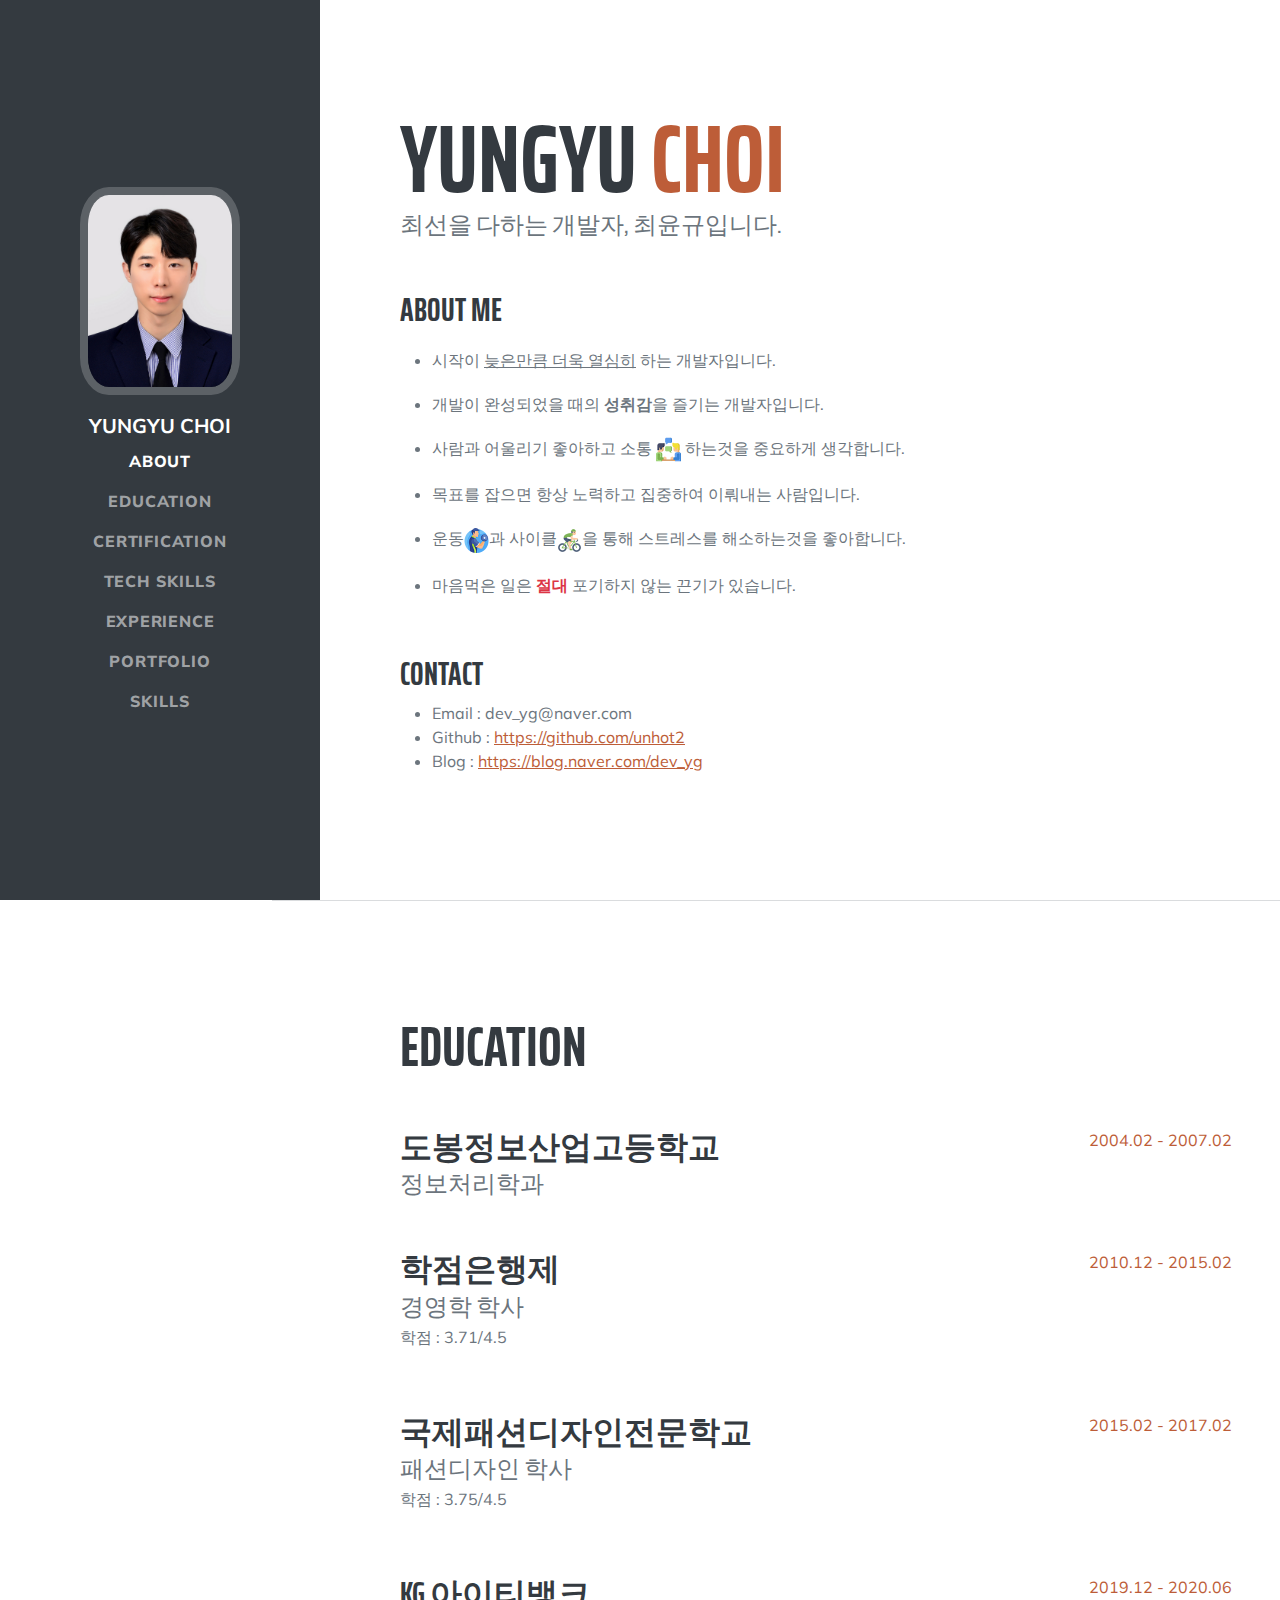
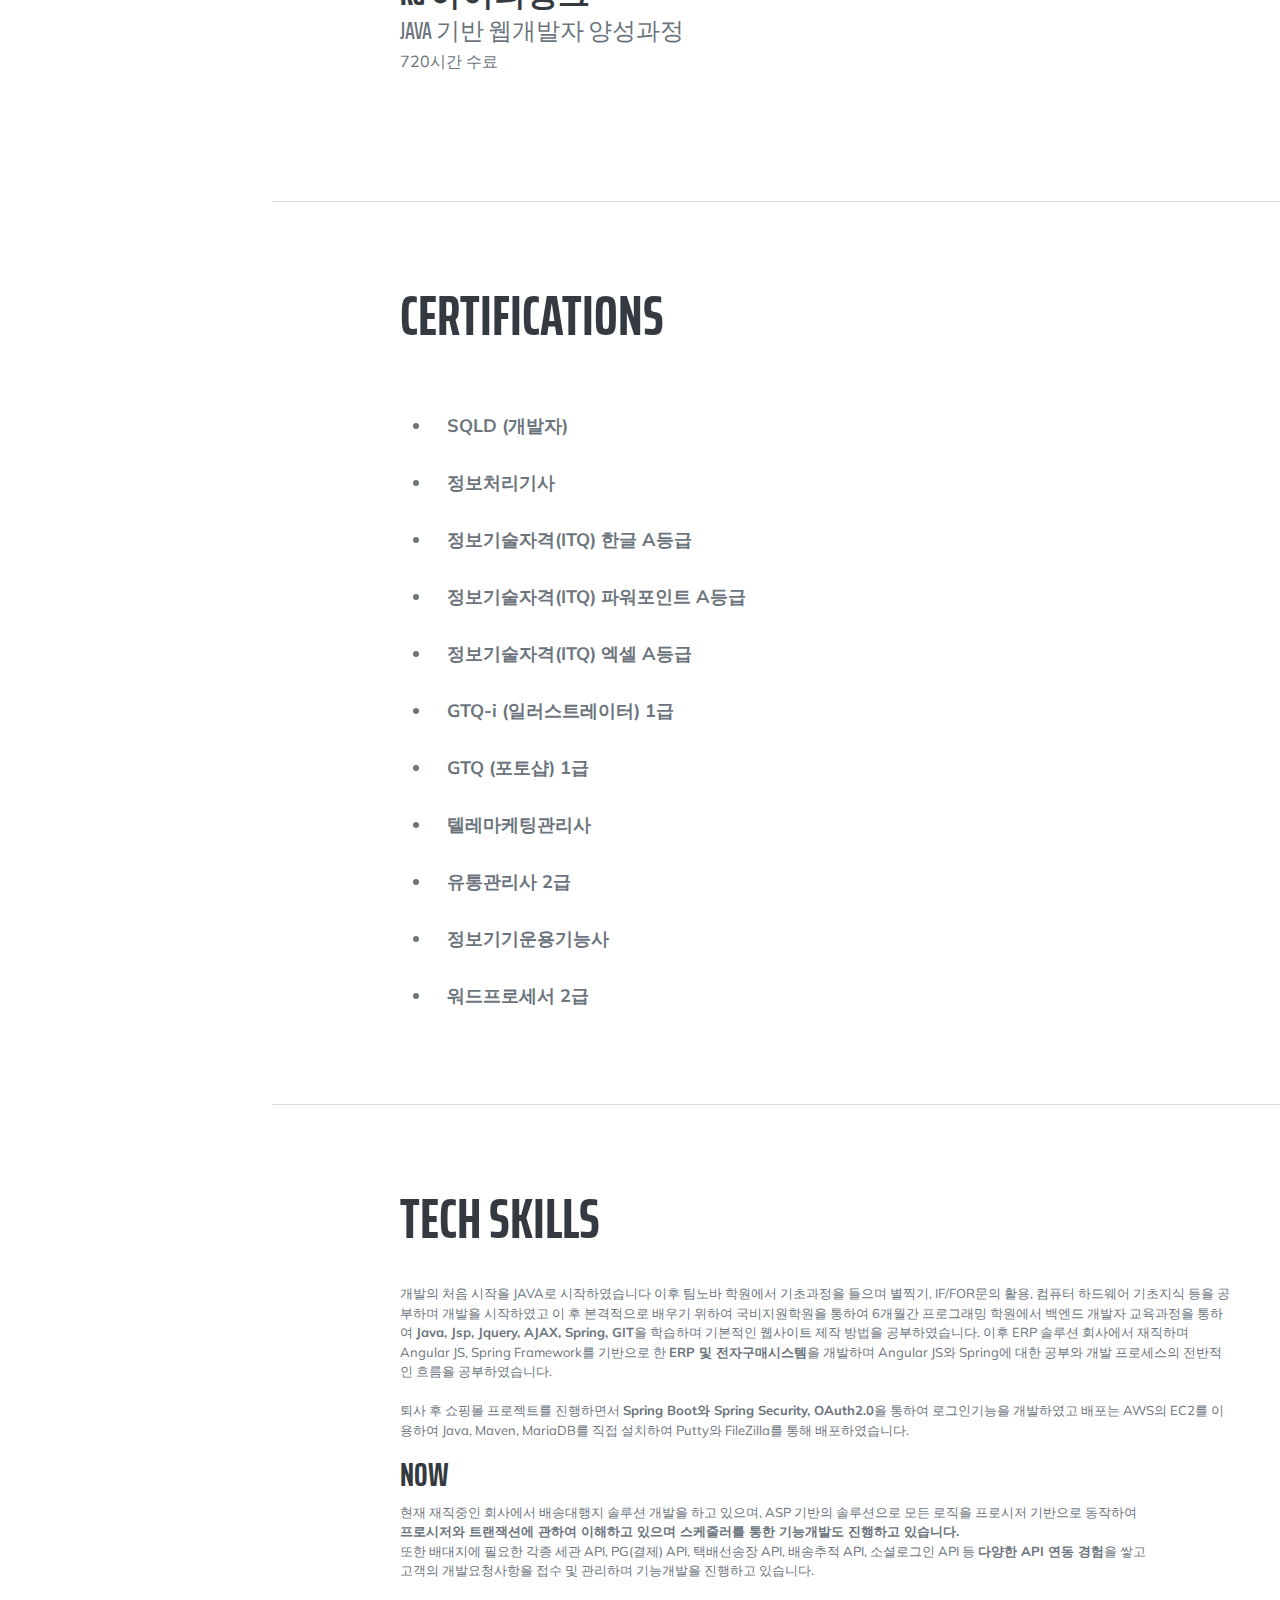
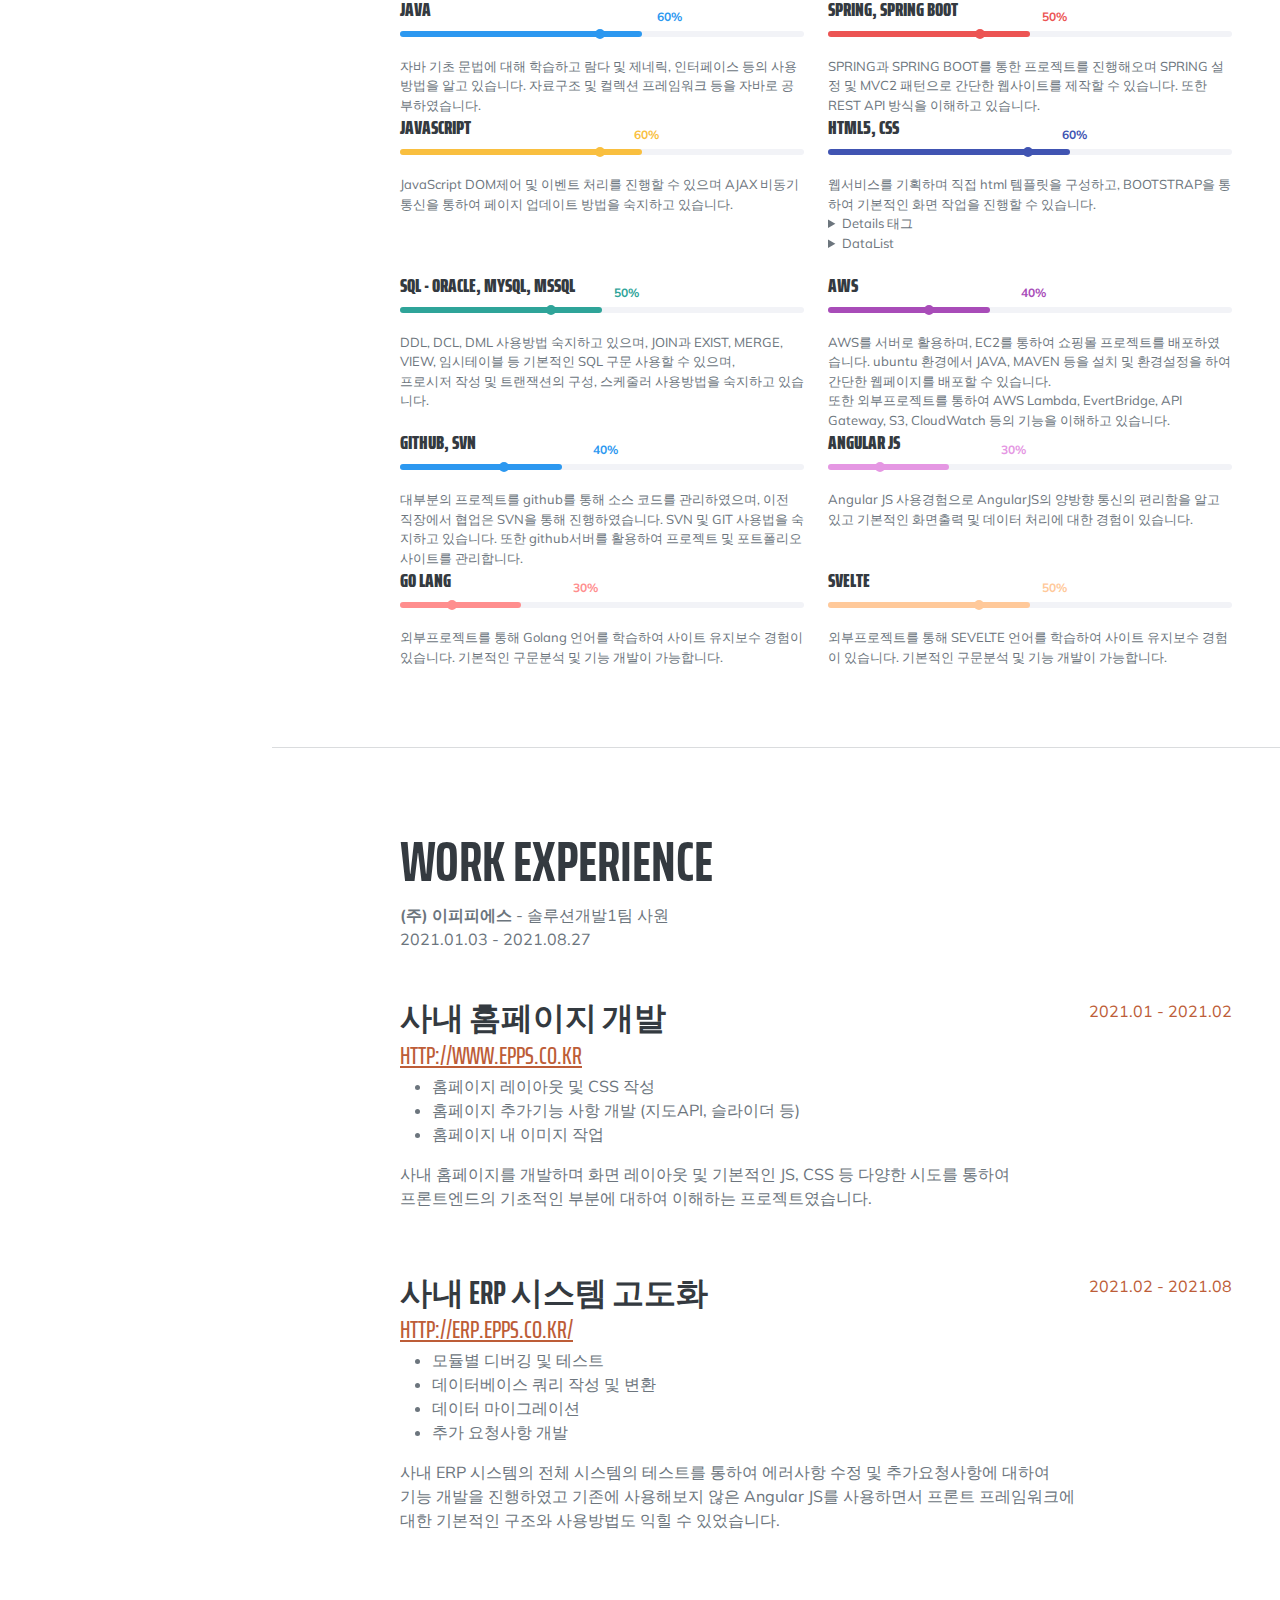
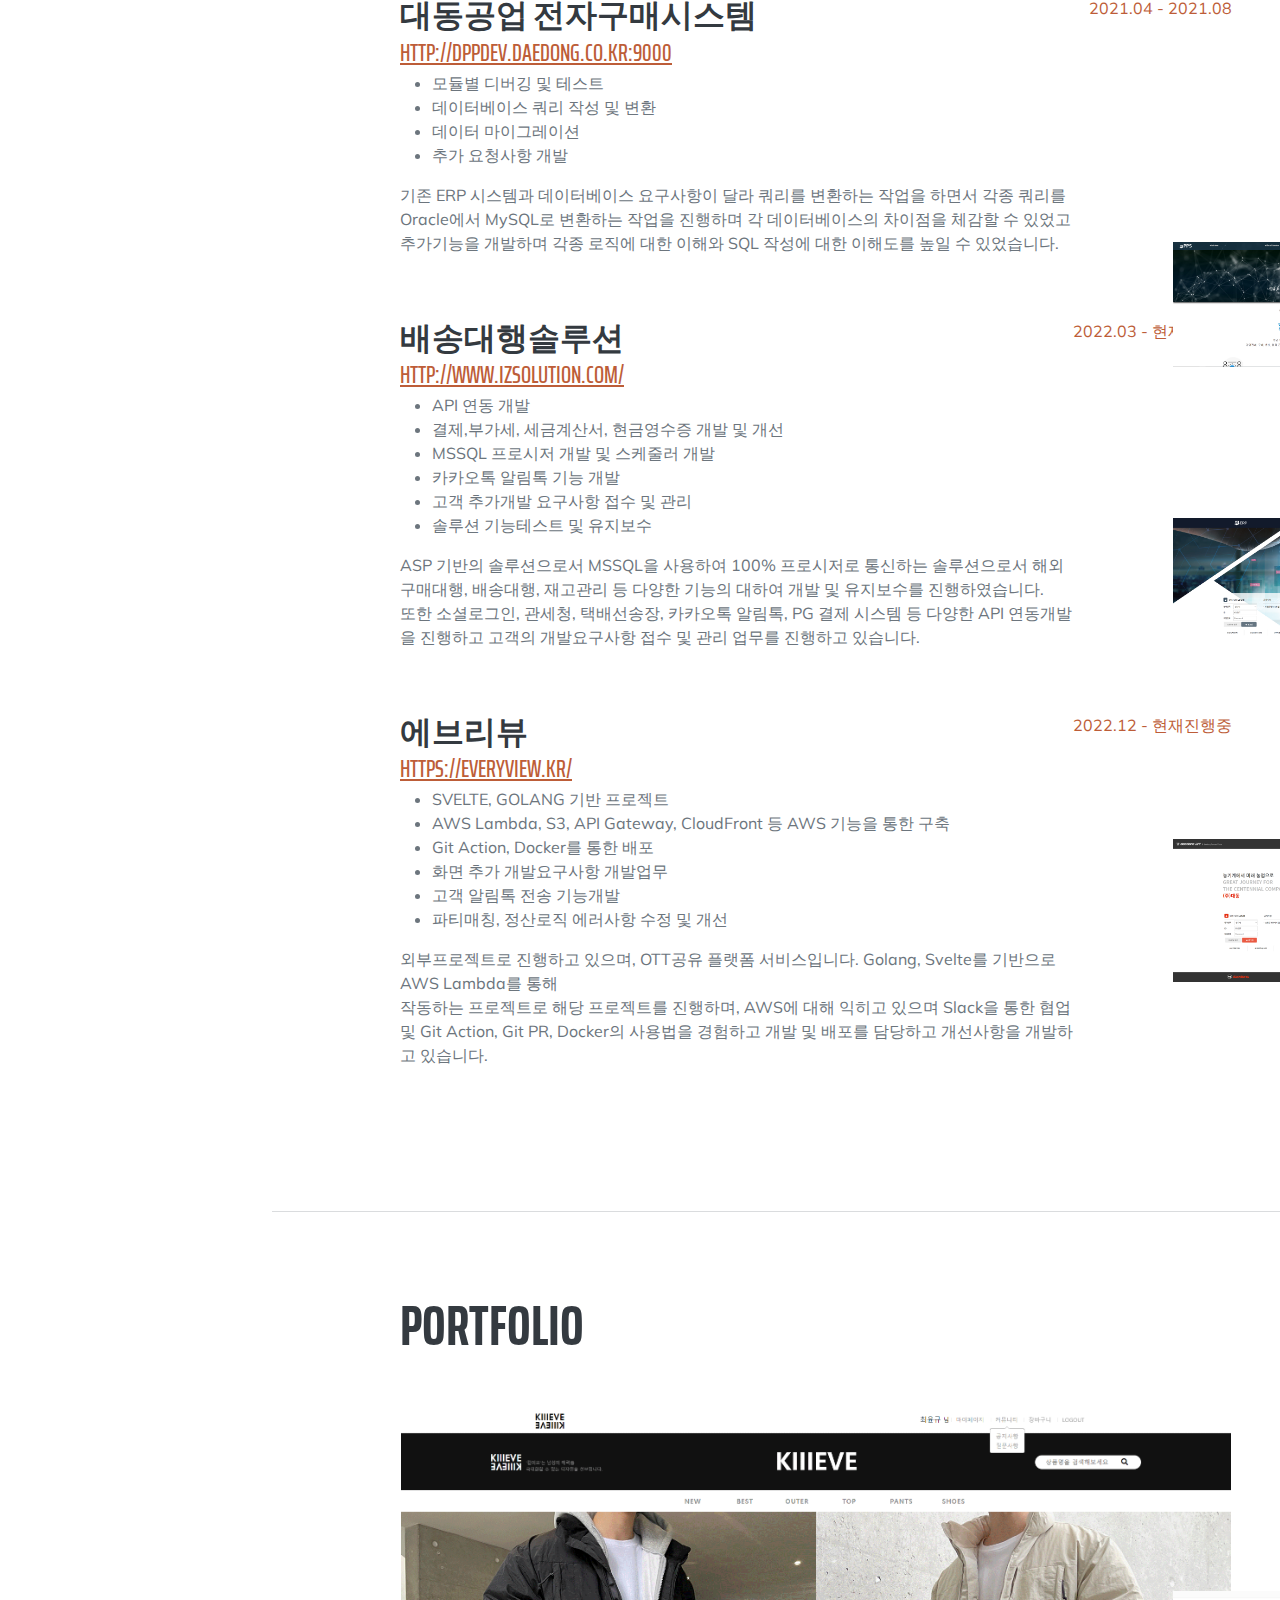
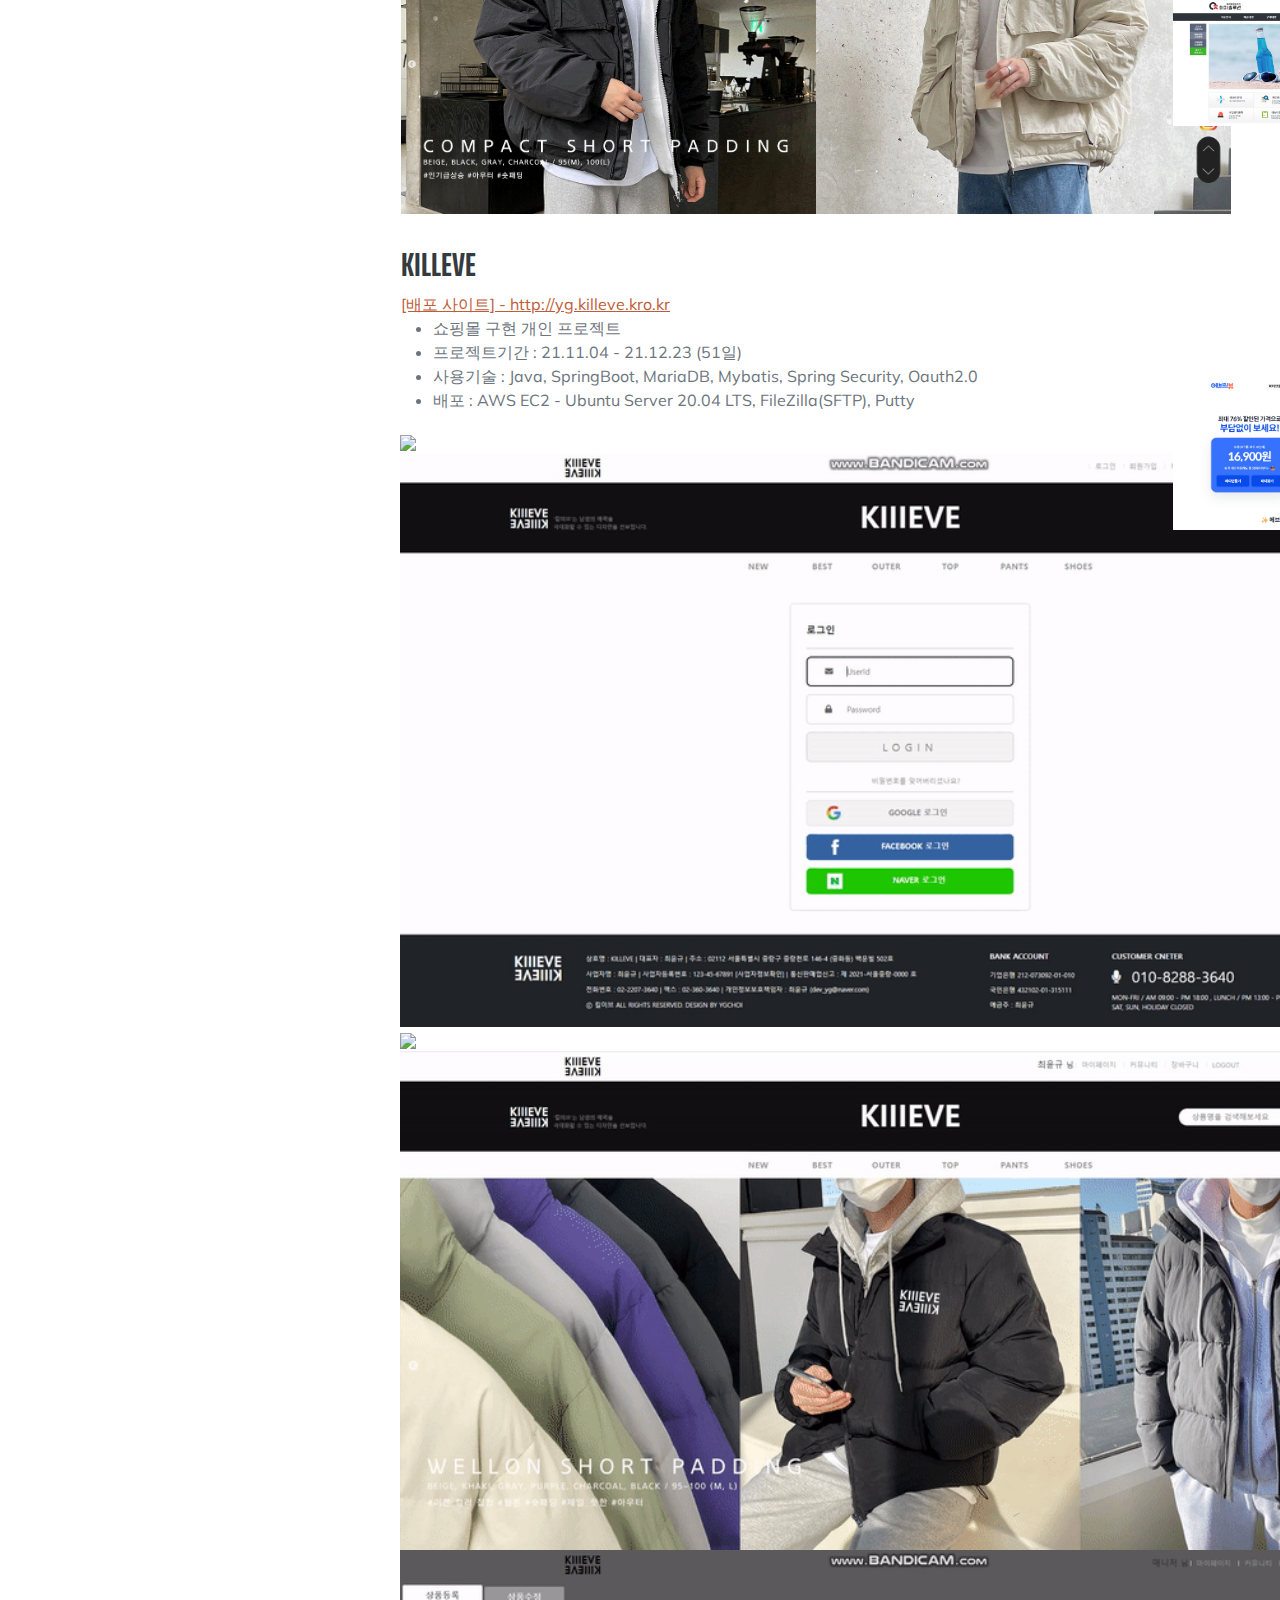
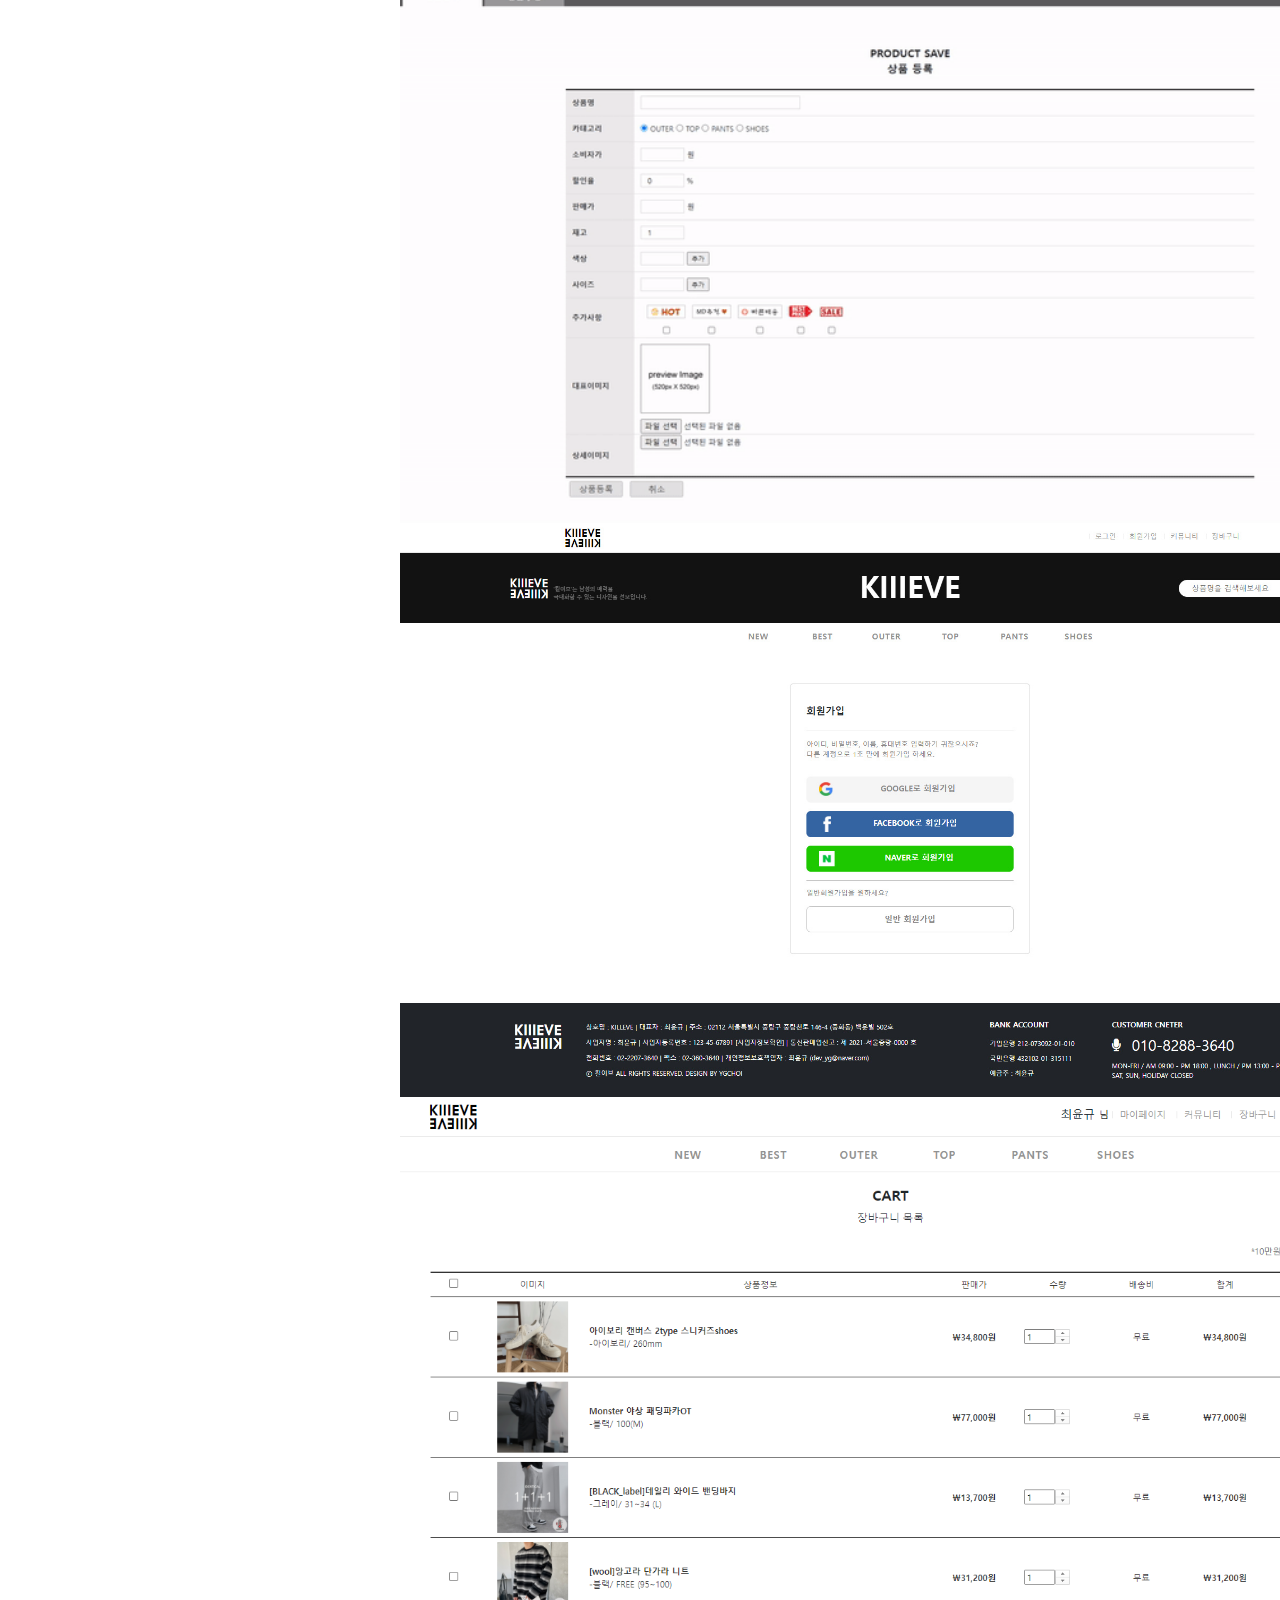
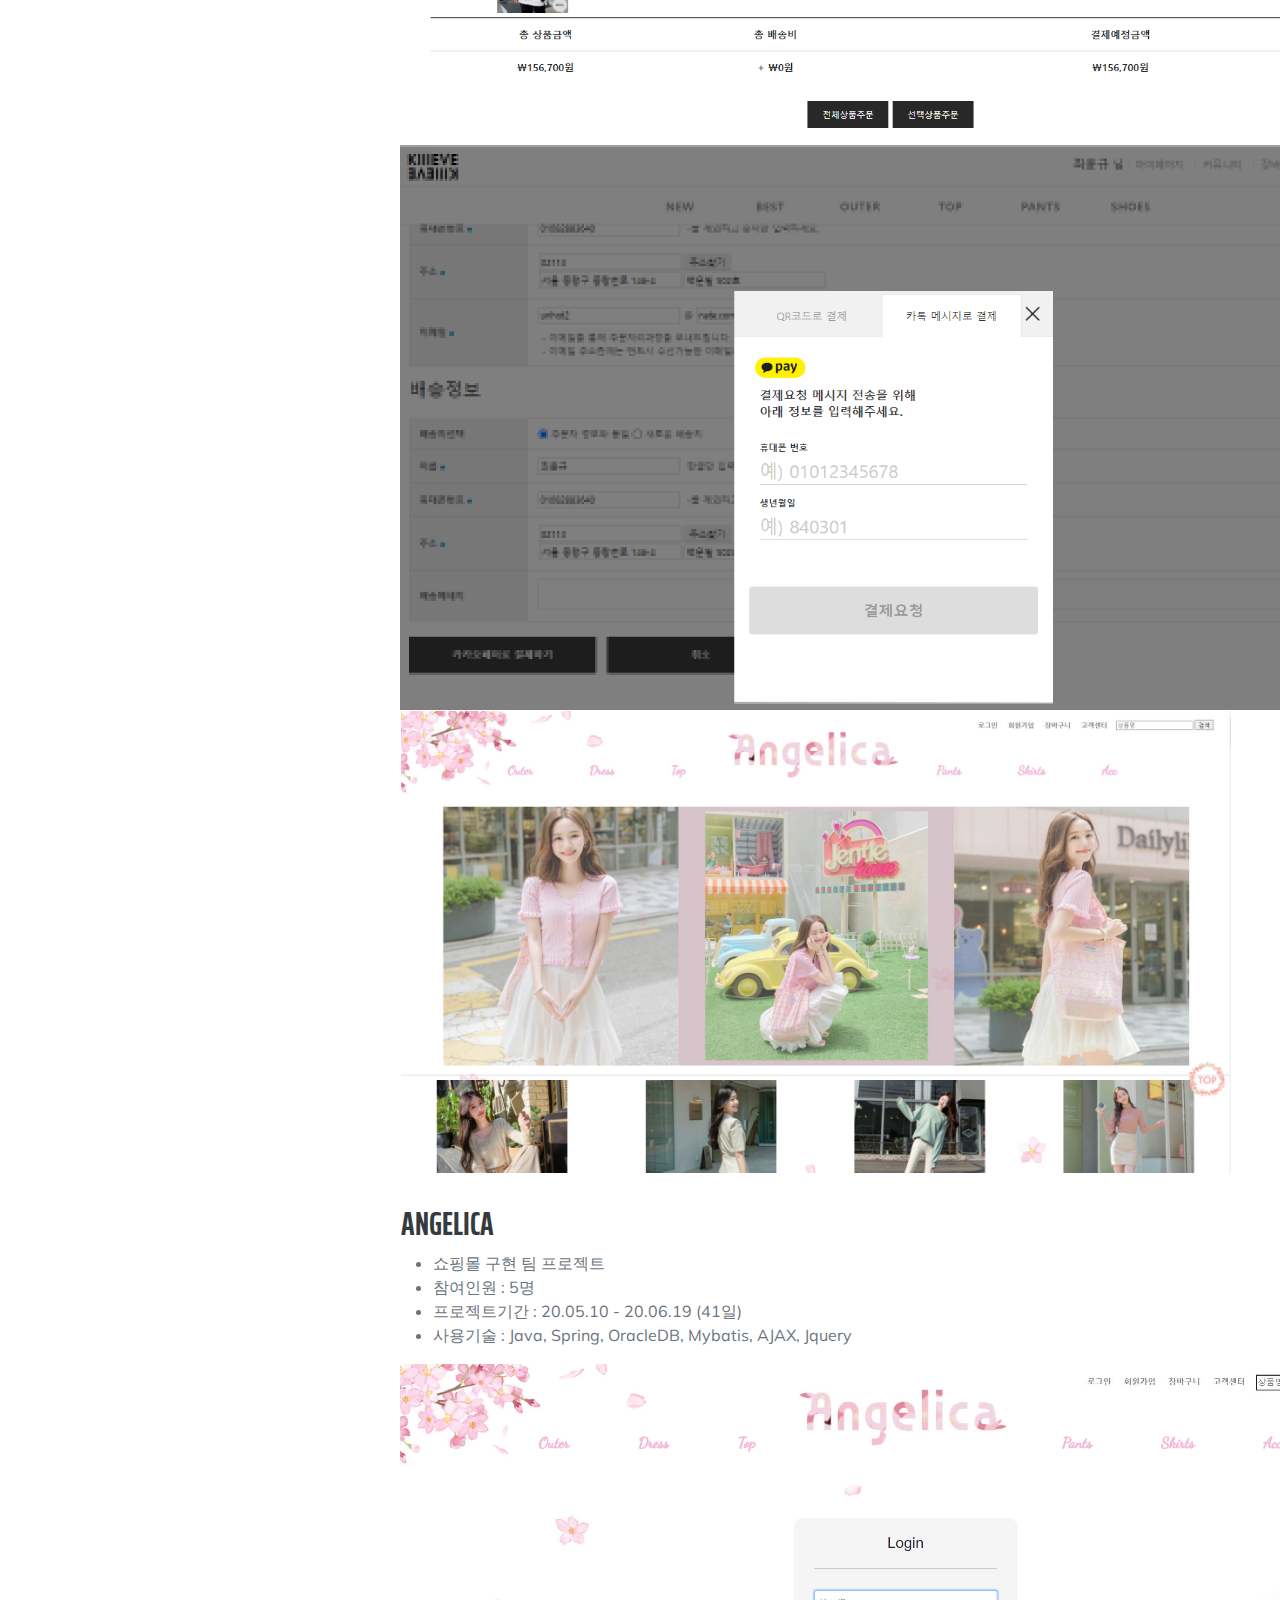
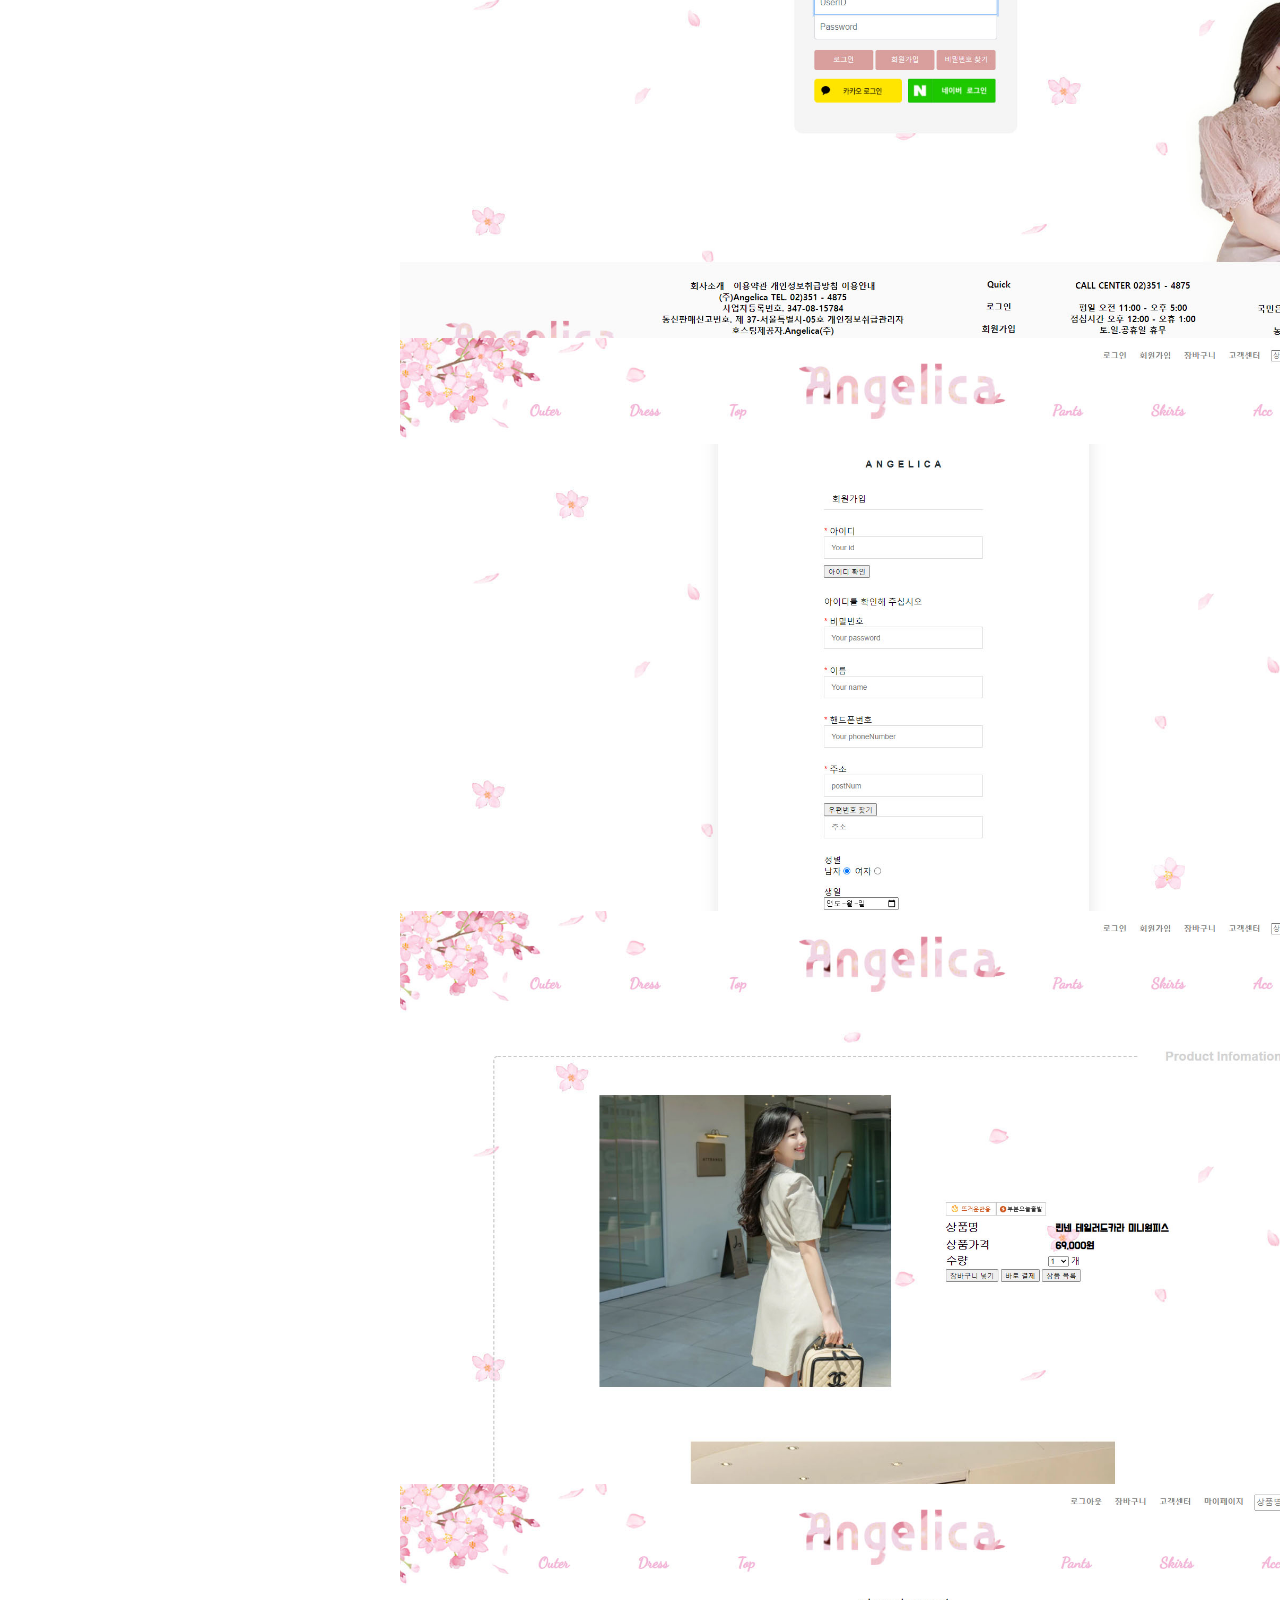
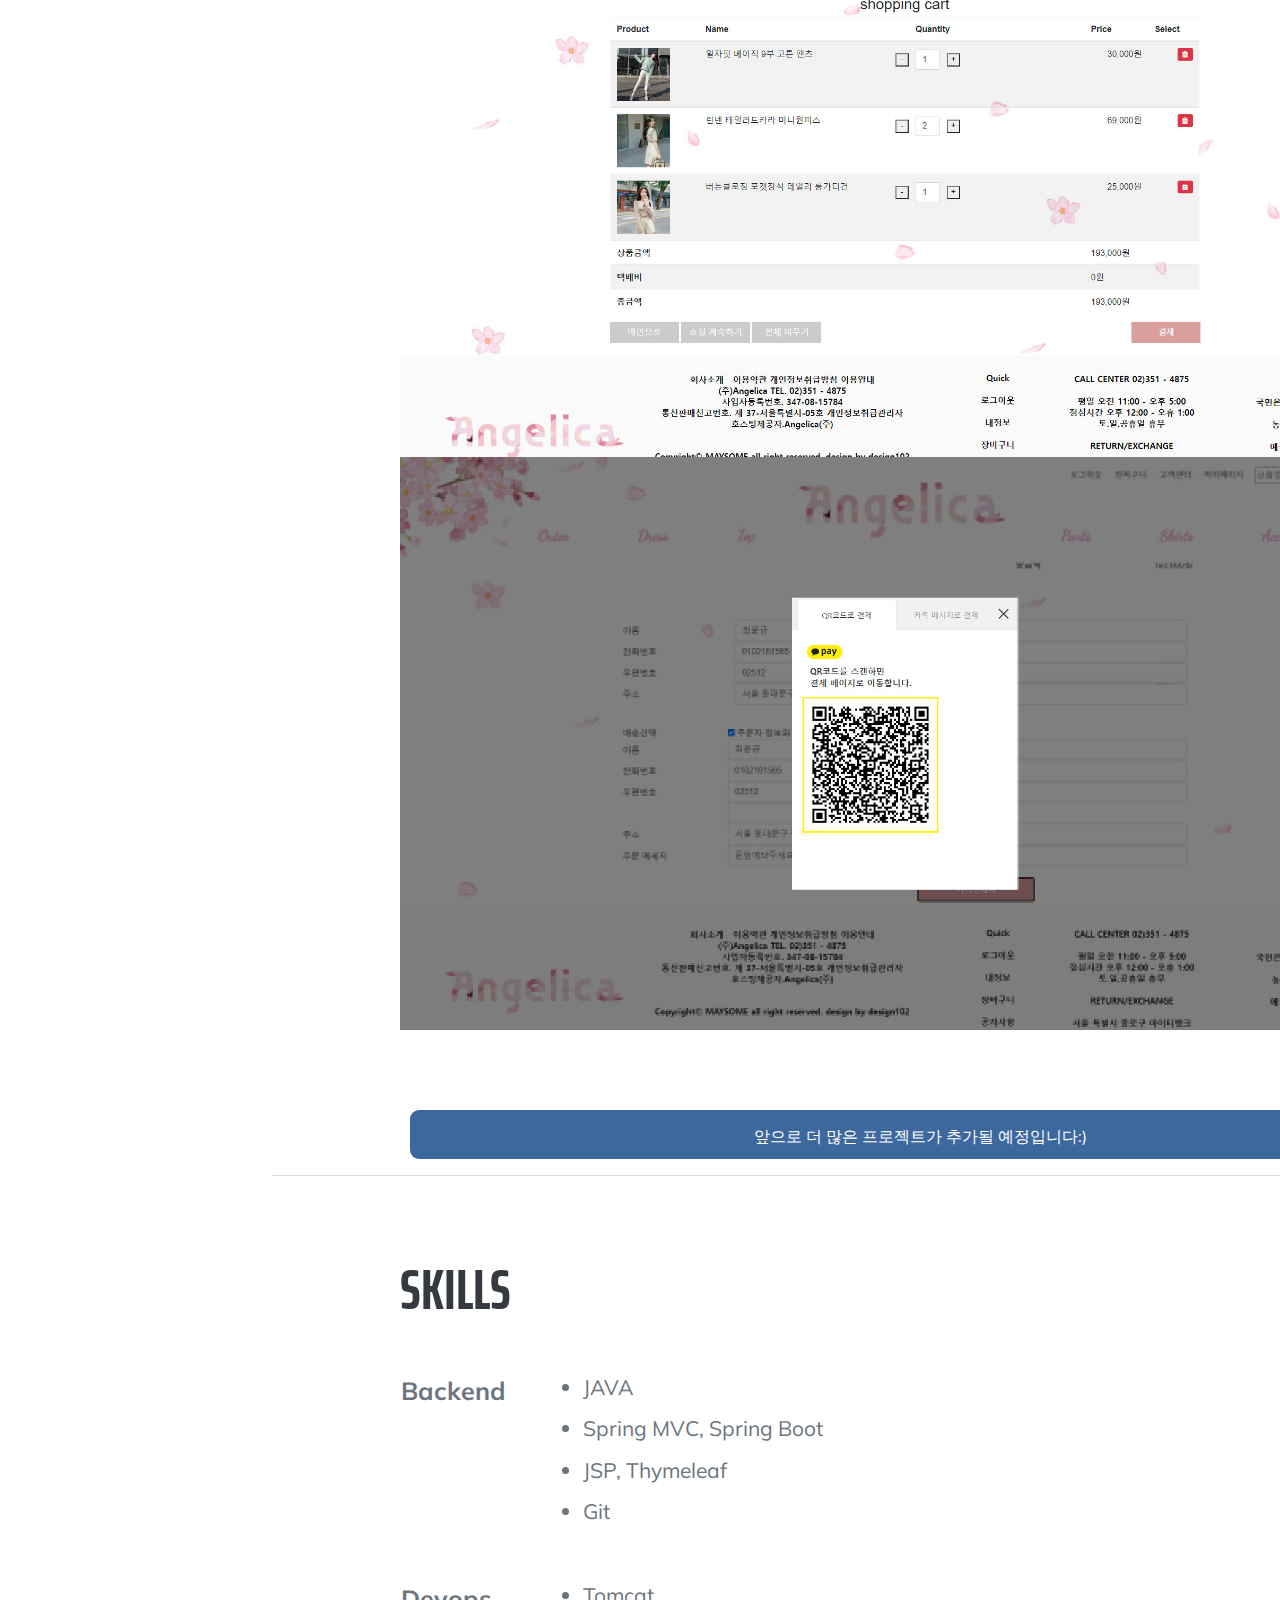
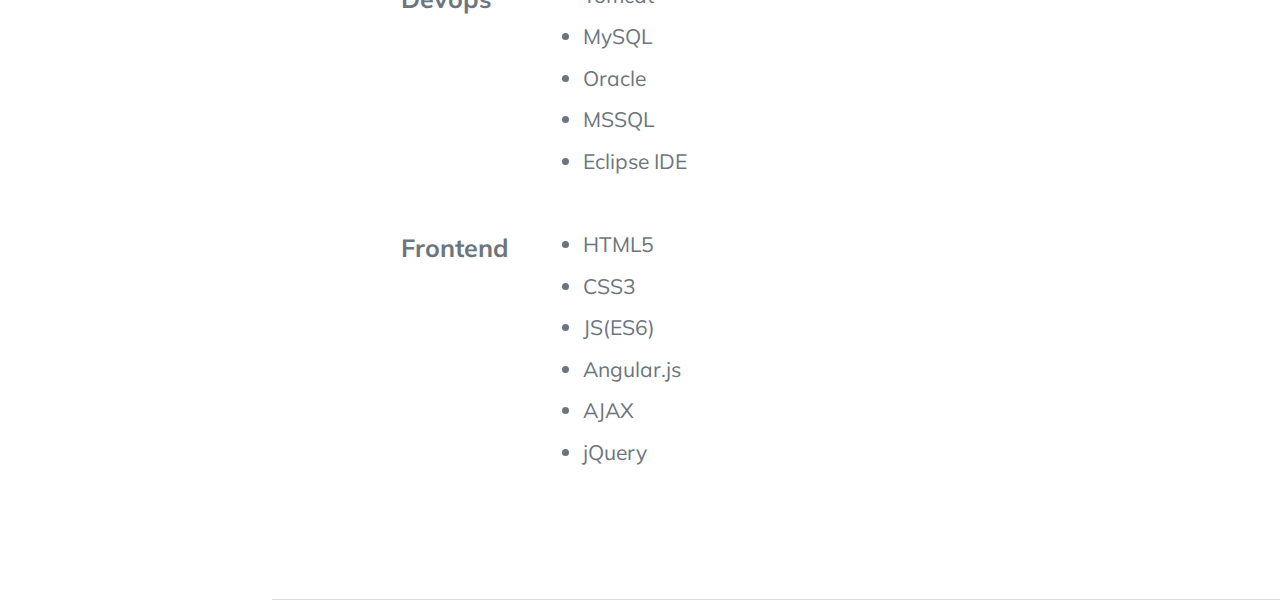
==== index.html @ 371cf11a "2023-07-08 이지솔루션 업데이트 및 수정" ====
<!DOCTYPE html>
<html lang="ko">

<head>
    <meta charset="utf-8" />
    <meta name="viewport" content="width=device-width, initial-scale=1, shrink-to-fit=no" />
    <meta name="description" content="" />
    <meta name="author" content="" />
    <title>최윤규 - 포트폴리오</title>
    <link rel="icon" type="image/x-icon" href="img/favicon.ico" />
    <!-- Font Awesome icons (free version)-->
    <script src="https://use.fontawesome.com/releases/v5.15.4/js/all.js" crossorigin="anonymous"></script>
    <!-- Google fonts-->
    <link href="https://fonts.googleapis.com/css?family=Saira+Extra+Condensed:500,700" rel="stylesheet"
        type="text/css" />
    <link href="https://fonts.googleapis.com/css?family=Muli:400,400i,800,800i" rel="stylesheet" type="text/css" />
    <!-- Core theme CSS (includes Bootstrap)-->
    <link href="css/styles.css" rel="stylesheet" />
    <link href="css/main.css" rel="stylesheet" />
    <link rel="stylesheet" href="https://cdnjs.cloudflare.com/ajax/libs/slick-carousel/1.9.0/slick.min.css">
    <link rel="stylesheet" href="https://cdnjs.cloudflare.com/ajax/libs/slick-carousel/1.9.0/slick-theme.min.css">
</head>

<body id="page-top">
    <!-- Navigation-->
    <nav class="navbar navbar-expand-lg navbar-dark fixed-top" id="sideNav">
        <a class="navbar-brand js-scroll-trigger" href="#page-top">
            <span class="d-block d-lg-none">최윤규</span>
            <span class="d-none d-lg-block"><img class="img-fluid img-profile rounded-circle mx-auto mb-2"
                    src="img/profile.jpg" alt="..." /></span>
        </a>
        <button class="navbar-toggler" type="button" data-bs-toggle="collapse" data-bs-target="#navbarResponsive"
            aria-controls="navbarResponsive" aria-expanded="false" aria-label="Toggle navigation"><span
                class="navbar-toggler-icon"></span></button>
        <b class="name">YUNGYU CHOI</b>
        <div class="collapse navbar-collapse" id="navbarResponsive">
            <ul class="navbar-nav">
                <li class="nav-item"><a class="nav-link js-scroll-trigger" href="#about">About</a></li>
                <li class="nav-item"><a class="nav-link js-scroll-trigger" href="#education">Education</a></li>
                <li class="nav-item"><a class="nav-link js-scroll-trigger" href="#Certification">Certification</a></li> 
                <li class="nav-item"><a class="nav-link js-scroll-trigger" href="#TechSkills">Tech Skills</a></li> 
                <li class="nav-item"><a class="nav-link js-scroll-trigger" href="#experience">Experience</a></li>
                <li class="nav-item"><a class="nav-link js-scroll-trigger" href="#portfolio">Portfolio</a></li>
                <li class="nav-item"><a class="nav-link js-scroll-trigger" href="#skills">Skills</a></li>
            </ul>
        </div>
    </nav>
    <!-- Page Content-->
    <div class="container-fluid p-0">
        <!-- About-->
        <section class="resume-section" id="about">
            <div class="resume-section-content">
                <h1 class="mb-0">
                    YUNGYU
                    <span class="text-primary">CHOI</span>
                </h1>
                <div class="subheading">
                    최선을 다하는 개발자, 최윤규입니다.
                </div>
                <p class="lead mb-5"></p>
                <h3>ABOUT ME</h3>
                <ul class="introduce">
                    <li>시작이 <u>늦은만큼 더욱 열심히</u> 하는 개발자입니다.</li>
                    <li>개발이 완성되었을 때의 <b>성취감</b>을 즐기는 개발자입니다.</li>
                    <li>사람과 어울리기 좋아하고 소통 <img src="/img/icon/talk.png"> 하는것을 중요하게
                        생각합니다.</li>
                    <li>목표를 잡으면 항상 노력하고 집중하여 이뤄내는 사람입니다.</li>
                    <li>운동<img src="/img/icon/fitness.png">과
                        사이클<img src="/img/icon/bicycle.png">을 통해 스트레스를 해소하는것을 좋아합니다.
                    </li>
                    <li>마음먹은 일은 <b class="text-danger">절대</b> 포기하지 않는 끈기가 있습니다.</li>
                </ul>
                <p class="lead mb-5"></p>
                <h3>Contact</h3>
                <ul>
                    <li>Email : dev_yg@naver.com</li>
                    <li>Github : <a href="https://github.com/unhot2" target="_blank">https://github.com/unhot2</a></li>
                    <li>Blog : <a href="https://blog.naver.com/dev_yg" target="_blank">https://blog.naver.com/dev_yg</a></li>
                </ul>
                <!-- <div class="social-icons">
                        <a class="social-icon" href="#!"><i class="fab fa-linkedin-in"></i></a>
                        <a class="social-icon" href="#!"><i class="fab fa-github"></i></a>
                        <a class="social-icon" href="#!"><i class="fab fa-twitter"></i></a>
                        <a class="social-icon" href="#!"><i class="fab fa-facebook-f"></i></a>
                    </div> -->
            </div>
        </section>
        <hr class="m-0" />
        <!-- Education-->
        <section class="resume-section" id="education">
            <div class="resume-section-content">
                <h2 class="mb-5">Education</h2>
                <div class="d-flex flex-column flex-md-row justify-content-between mb-5">
                    <div class="flex-grow-1">
                        <h3 class="mb-0">도봉정보산업고등학교</h3>
                        <div class="subheading">정보처리학과</div>
                    </div>
                    <div class="flex-shrink-0"><span class="text-primary">2004.02 - 2007.02</span></div>
                </div>
                <div class="d-flex flex-column flex-md-row justify-content-between mb-5">
                    <div class="flex-grow-1">
                        <h3 class="mb-0">학점은행제</h3>
                        <div class="subheading">경영학 학사</div>
                        <div class="mb-3">학점 : 3.71/4.5</div>
                    </div>
                    <div class="flex-shrink-0"><span class="text-primary">2010.12 - 2015.02</span></div>
                </div>
                <div class="d-flex flex-column flex-md-row justify-content-between mb-5">
                    <div class="flex-grow-1">
                        <h3 class="mb-0">국제패션디자인전문학교</h3>
                        <div class="subheading">패션디자인 학사</div>
                        <div class="mb-3">학점 : 3.75/4.5</div>
                    </div>
                    <div class="flex-shrink-0"><span class="text-primary">2015.02 - 2017.02</span></div>
                </div>
                <div class="d-flex flex-column flex-md-row justify-content-between">
                    <div class="flex-grow-1">
                        <h3 class="mb-0">KG 아이티뱅크</h3>
                        <div class="subheading">Java 기반 웹개발자 양성과정</div>
                        <div class="mb-3">720시간 수료</div>
                    </div>
                    <div class="flex-shrink-0"><span class="text-primary">2019.12 - 2020.06</span></div>
                </div>
            </div>
        </section>
        <hr class="m-0" />
        <!-- Certification-->
        <section class="resume-section" id="Certification">
            <div class="resume-section-content">
                <h2 class="mb-5">Certifications</h2>
                <ul class="fa-ul mb-0">
                    <li class="certification-li">
                        <span class="fa-li"><i class="fas fa-id-card fa-lg"></i></span>
                        SQLD (개발자)
                    </li>
                    <li class="certification-li">
                        <span class="fa-li"><i class="fas fa-id-card fa-lg"></i></span>
                        정보처리기사
                    </li>
                    <li class="certification-li">
                        <span class="fa-li"><i class="fas fa-id-card fa-lg"></i></i></span>
                        정보기술자격(ITQ) 한글 A등급
                    </li>
                    <li class="certification-li">
                        <span class="fa-li"><i class="fas fa-id-card fa-lg"></i></i></span>
                        정보기술자격(ITQ) 파워포인트 A등급
                    </li>
                    <li class="certification-li">
                        <span class="fa-li"><i class="fas fa-id-card fa-lg"></i></i></span>
                        정보기술자격(ITQ) 엑셀 A등급
                    </li>
                    <li class="certification-li">
                        <span class="fa-li"><i class="fas fa-id-card fa-lg"></i></i></span>
                        GTQ-i (일러스트레이터) 1급
                    </li>
                    <li class="certification-li">
                        <span class="fa-li"><i class="fas fa-id-card fa-lg"></i></i></span>
                        GTQ (포토샵) 1급
                    </li>
                    <li class="certification-li">
                        <span class="fa-li"><i class="fas fa-id-card fa-lg"></i></i></span>
                        텔레마케팅관리사
                    </li>
                    <li class="certification-li">
                        <span class="fa-li"><i class="fas fa-id-card fa-lg"></i></i></span>
                        유통관리사 2급
                    </li>
                    <li class="certification-li">
                        <span class="fa-li"><i class="fas fa-id-card fa-lg"></i></i></span>
                        정보기기운용기능사
                    </li>
                    <li class="certification-li">
                        <span class="fa-li"><i class="fas fa-id-card fa-lg"></i></i></span>
                        워드프로세서 2급
                    </li>
                </ul>
            </div>
        </section>
        <hr class="m-0" />
        <!-- Tech Skills-->
        <section class="resume-section" id="TechSkills">
            <div class="resume-section-content">
                <h2>Tech Skills</h2>
                <br>
                <div class="techSkill-content">
                    <div class="row">
                        <div class="col-md-12 animate-box fadeInLeft animated" data-animate-effect="fadeInLeft">
                            <p>개발의 처음 시작을 JAVA로 시작하였습니다 이후 팀노바 학원에서 기초과정을 들으며 별찍기, IF/FOR문의 활용, 컴퓨터 하드웨어 기초지식 등을 공부하며 개발을 시작하였고
                                이 후 본격적으로 배우기 위하여 국비지원학원을 통하여 6개월간 프로그래밍 학원에서 백엔드 개발자 교육과정을 통하여 <strong>Java, Jsp, Jquery, AJAX, Spring, GIT</strong>을 학습하며
                                기본적인 웹사이트 제작 방법을 공부하였습니다. 이후 ERP 솔루션 회사에서 재직하며 Angular JS, Spring Framework를 기반으로 한 <strong>ERP 및 전자구매시스템</strong>을 개발하며 Angular JS와
                                Spring에 대한 공부와 개발 프로세스의 전반적인 흐름을 공부하였습니다.<br>
                                <br>
                                퇴사 후 쇼핑몰 프로젝트를 진행하면서 <strong>Spring Boot와 Spring Security, OAuth2.0</strong>을 통하여 로그인기능을 개발하였고 배포는 AWS의 EC2를 이용하여 Java, Maven, MariaDB를 직접 설치하여
                                Putty와 FileZilla를 통해 배포하였습니다.
                                <br>
                                <H3>NOW</H1>
                                현재 재직중인 회사에서 배송대행지 솔루션 개발을 하고 있으며, ASP 기반의 솔루션으로 모든 로직을 프로시저 기반으로 동작하여
                                <br>
                                <Strong>프로시저와 트랜잭션에 관하여 이해하고 있으며 스케줄러를 통한 기능개발도 진행하고 있습니다.</Strong>
                                <br>
                                또한 배대지에 필요한 각종 세관 API, PG(결제) API, 택배선송장 API, 배송추적 API, 소셜로그인 API 등 <strong>다양한 API 연동 경험</strong>을 쌓고
                                <br>
                                고객의 개발요청사항을 접수 및 관리하며 기능개발을 진행하고 있습니다.

                            </p>
                        </div>
                        <div class="col-md-6 animate-box fadeInLeft animated" data-animate-effect="fadeInLeft">
                            <div class="progress-wrap">
                                <h3><strong>JAVA</strong></h3>
                                <div class="progress">
                                    <div class="progress-bar color-1" role="progressbar" aria-valuenow="60" aria-valuemin="0" aria-valuemax="100" style="width:60%">
                                        <span>60%</span>
                                    </div>
                                </div>
                                자바 기초 문법에 대해 학습하고 람다 및 제네릭, 인터페이스 등의 사용방법을 알고 있습니다. 자료구조 및 컬렉션 프레임워크 등을 자바로 공부하였습니다.
                            </div>
                        </div>
                
                        <div class="col-md-6 animate-box fadeInRight animated" data-animate-effect="fadeInRight">
                            <div class="progress-wrap">
                                <h3><strong>SPRING, SPRING BOOT</strong></h3>
                                <div class="progress">
                                    <div class="progress-bar color-2" role="progressbar" aria-valuenow="50" aria-valuemin="0" aria-valuemax="100" style="width:50%">
                                        <span>50%</span>
                                    </div>
                                </div>
                                SPRING과 SPRING BOOT를 통한 프로젝트를 진행해오며 SPRING 설정 및 MVC2 패턴으로 간단한 웹사이트를 제작할 수 있습니다. 또한 REST API 방식을 이해하고 있습니다.
                            </div>
                        </div>
                        <div class="col-md-6 animate-box fadeInLeft animated" data-animate-effect="fadeInLeft">
                            <div class="progress-wrap">
                                <h3><strong>Javascript</strong></h3>
                                <div class="progress">
                                    <div class="progress-bar color-3" role="progressbar" aria-valuenow="60" aria-valuemin="0" aria-valuemax="100" style="width:60%">
                                        <span>60%</span>
                                    </div>
                                </div>
                                JavaScript DOM제어 및 이벤트 처리를 진행할 수 있으며 AJAX 비동기 통신을 통하여 페이지 업데이트 방법을 숙지하고 있습니다.
                            </div>
                        </div>
                        <div class="col-md-6 animate-box fadeInRight animated" data-animate-effect="fadeInRight">
                            <div class="progress-wrap">
                                <h3><strong>HTML5, CSS</strong></h3>
                                <div class="progress">
                                    <div class="progress-bar color-4" role="progressbar" aria-valuenow="60" aria-valuemin="0" aria-valuemax="100" style="width:60%">
                                        <span>60%</span>
                                    </div>
                                </div>
                                웹서비스를 기획하며 직접 html 템플릿을 구성하고, BOOTSTRAP을 통하여 기본적인 화면 작업을 진행할 수 있습니다.
                                <details>
                                    <summary>Details 태그</summary>
                                    DETAILS 태그를 활용한 기본적인 HTML을 구성할 수 있습니다.
                                </details>
                                <details>
                                    <summary>DataList</summary>
                                    <lable>프로그래밍 언어 검색</lable>
                                    DataList태그를 이용한 Auto Complate를 구성할 수 있습니다.
                                    <input type="text" list="language" />
                                    <datalist id="language">
                                        <option value="java"></option>
                                        <option value="python"></option>
                                        <option value="C++"></option>
                                        <option value="C#"></option>
                                        <option value="Go"></option>
                                        <option value="JavaScript"></option>
                                        <option value="PHP"></option>
                                        <option value="Ruby"></option>
                                        <option value="Swift"></option>
                                    </datalist>
                                </details>
                            </div>
                            <br>
                        </div>
                        <div class="col-md-6 animate-box fadeInLeft animated" data-animate-effect="fadeInLeft">
                            <div class="progress-wrap">
                                <h3><strong>SQL - Oracle, MySQL, MSSQL</strong></h3>
                                <div class="progress">
                                    <div class="progress-bar color-5" role="progressbar" aria-valuenow="50" aria-valuemin="0"
                                        aria-valuemax="100" style="width:50%">
                                        <span>50%</span>
                                    </div>
                                </div>
                                DDL, DCL, DML 사용방법 숙지하고 있으며, JOIN과 EXIST, MERGE, VIEW, 임시테이블 등 기본적인 SQL 구문 사용할 수 있으며,
                                <br>
                                프로시저 작성 및 트랜잭션의 구성, 스케줄러 사용방법을 숙지하고 있습니다.
                            </div>
                        </div>
                        <div class="col-md-6 animate-box fadeInLeft animated" data-animate-effect="fadeInLeft">
                            <div class="progress-wrap">
                                <h3><strong>AWS</strong></h3>
                                <div class="progress">
                                    <div class="progress-bar color-6" role="progressbar" aria-valuenow="40" aria-valuemin="0" aria-valuemax="100" style="width:40%">
                                        <span>40%</span>
                                    </div>
                                </div>
                                AWS를 서버로 활용하며, EC2를 통하여 쇼핑몰 프로젝트를 배포하였습니다. ubuntu 환경에서 JAVA, MAVEN 등을 설치 및 환경설정을 하여 간단한 웹페이지를 배포할 수 있습니다. <br>
                                또한 외부프로젝트를 통하여 AWS Lambda, EvertBridge, API Gateway, S3, CloudWatch 등의 기능을 이해하고 있습니다.
                            </div>
                        </div>
                        <div class="col-md-6 animate-box fadeInRight animated" data-animate-effect="fadeInRight">
                            <div class="progress-wrap">
                                <h3><strong>GITHUB, SVN</strong></h3>
                                <div class="progress">
                                    <div class="progress-bar color-7" role="progressbar" aria-valuenow="40" aria-valuemin="0"
                                        aria-valuemax="100" style="width:40%">
                                        <span>40%</span>
                                    </div>
                                </div>
                                대부분의 프로젝트를 github를 통해 소스 코드를 관리하였으며, 이전 직장에서 협업은 SVN을 통해 진행하였습니다. SVN 및 GIT 사용법을 숙지하고 있습니다. 또한 github서버를 활용하여 프로젝트 및 포트폴리오 사이트를 관리합니다.
                            </div>
                        </div>
                        <div class="col-md-6 animate-box fadeInRight animated" data-animate-effect="fadeInRight">
                            <div class="progress-wrap">
                                <h3><strong>Angular JS</strong></h3>
                                <div class="progress">
                                    <div class="progress-bar color-8" role="progressbar" aria-valuenow="30" aria-valuemin="0" aria-valuemax="100" style="width:30%">
                                        <span>30%</span>
                                    </div>
                                </div>
                            </div>
                            Angular JS 사용경험으로 AngularJS의 양방향 통신의 편리함을 알고 있고 기본적인 화면출력 및 데이터 처리에 대한 경험이 있습니다.
                        </div>
                        <div class="col-md-6 animate-box fadeInRight animated" data-animate-effect="fadeInRight">
                            <div class="progress-wrap">
                                <h3><strong>Go lang</strong></h3>
                                <div class="progress">
                                    <div class="progress-bar color-9" role="progressbar" aria-valuenow="30" aria-valuemin="0" aria-valuemax="100" style="width:30%">
                                        <span>30%</span>
                                    </div>
                                </div>
                            </div>
                            외부프로젝트를 통해 Golang 언어를 학습하여 사이트 유지보수 경험이 있습니다. 기본적인 구문분석 및 기능 개발이 가능합니다.
                        </div>
                        <div class="col-md-6 animate-box fadeInRight animated" data-animate-effect="fadeInRight">
                            <div class="progress-wrap">
                                <h3><strong>SVELTE</strong></h3>
                                <div class="progress">
                                    <div class="progress-bar color-10" role="progressbar" aria-valuenow="50" aria-valuemin="0" aria-valuemax="100" style="width:50%">
                                        <span>50%</span>
                                    </div>
                                </div>
                            </div>
                            외부프로젝트를 통해 SEVELTE 언어를 학습하여 사이트 유지보수 경험이 있습니다. 기본적인 구문분석 및 기능 개발이 가능합니다.
                        </div>
                    </div>
                </div>
            </div>
        </section>
        <hr class="m-0" />
        <!-- Experience-->
        <section class="resume-section" id="experience">
            <div class="resume-section-content">
                <h2>Work Experience</h2>
                <p style="margin-bottom : 0px;"><b>(주) 이피피에스</b> - 솔루션개발1팀 사원</p>
                <p class="mb-5">2021.01.03 - 2021.08.27</p>
                <div class="d-flex flex-column flex-md-row justify-content-between mb-5">
                    <div class="flex-grow-1">
                        <h3 class="mb-0">사내 홈페이지 개발</h3>
                        <a href="http://www.epps.co.kr" class="subheading mb-3"
                            target="_blank">http://www.epps.co.kr</a>
                        <ul>
                            <li>홈페이지 레이아웃 및 CSS 작성</li>
                            <li>홈페이지 추가기능 사항 개발 (지도API, 슬라이더 등)</li>
                            <li>홈페이지 내 이미지 작업</li>
                        </ul>
                        <p>
                            사내 홈페이지를 개발하며 화면 레이아웃 및 기본적인 JS, CSS 등 다양한 시도를 통하여 <br>
                            프론트엔드의 기초적인 부분에 대하여 이해하는 프로젝트였습니다.
                        </p>
                        <img class="eppsHome" src="/img/eppsHome.png" alt="이피피에스홈페이지">
                    </div>
                    <div class="flex-shrink-0"><span class="text-primary">2021.01 - 2021.02</span></div>
                </div>
                <div class="d-flex flex-column flex-md-row justify-content-between mb-5">
                    <div class="flex-grow-1">
                        <h3 class="mb-0">사내 ERP 시스템 고도화</h3>
                        <a href="http://erp.epps.co.kr" class="subheading mb-3"
                            target="_blank">http://erp.epps.co.kr/</a>
                        <ul>
                            <li>모듈별 디버깅 및 테스트</li>
                            <li>데이터베이스 쿼리 작성 및 변환</li>
                            <li>데이터 마이그레이션</li>
                            <li>추가 요청사항 개발</li>
                        </ul>
                        <p>
                            사내 ERP 시스템의 전체 시스템의 테스트를 통하여 에러사항 수정 및 추가요청사항에 대하여<br>
                            기능 개발을 진행하였고 기존에 사용해보지 않은 Angular JS를 사용하면서 프론트 프레임워크에<br>
                            대한 기본적인 구조와 사용방법도 익힐 수 있었습니다.
                        </p>
                        <img class="erpHome" src="/img/erpHome.png" alt="사내ERP">
                    </div>
                    <div class="flex-shrink-0"><span class="text-primary">2021.02 - 2021.08</span></div>
                </div>
                <div class="d-flex flex-column flex-md-row justify-content-between mb-5">
                    <div class="flex-grow-1">
                        <h3 class="mb-0">대동공업 전자구매시스템</h3>
                        <a href="http://dppdev.daedong.co.kr:9000" class="subheading mb-3"
                            target="_blank">http://dppdev.daedong.co.kr:9000</a>
                        <ul>
                            <li>모듈별 디버깅 및 테스트</li>
                            <li>데이터베이스 쿼리 작성 및 변환</li>
                            <li>데이터 마이그레이션</li>
                            <li>추가 요청사항 개발</li>
                        </ul>
                        <p>
                            기존 ERP 시스템과 데이터베이스 요구사항이 달라 쿼리를 변환하는 작업을 하면서 각종 쿼리를<br>
                            Oracle에서 MySQL로 변환하는 작업을 진행하며 각 데이터베이스의 차이점을 체감할 수 있었고 <br>
                            추가기능을 개발하며 각종 로직에 대한 이해와 SQL 작성에 대한 이해도를 높일 수 있었습니다.
                        </p>
                        <img class="daedongHome" src="/img/daedongHome.jpg" alt="대동공업">
                    </div>
                    <div class="flex-shrink-0"><span class="text-primary">2021.04 - 2021.08</span></div>
                </div>
                <div class="d-flex flex-column flex-md-row justify-content-between mb-5">
                    <div class="flex-grow-1">
                        <h3 class="mb-0">배송대행솔루션</h3>
                        <a href="http://www.izsolution.com/" class="subheading mb-3"
                            target="_blank">http://www.izsolution.com/</a>
                        <ul>
                            <li>API 연동 개발</li>
                            <li>결제,부가세, 세금계산서, 현금영수증 개발 및 개선</li>
                            <li>MSSQL 프로시저 개발 및 스케줄러 개발</li>
                            <li>카카오톡 알림톡 기능 개발</li>
                            <li>고객 추가개발 요구사항 접수 및 관리</li>
                            <li>솔루션 기능테스트 및 유지보수</li>
                        </ul>
                        <p>
                            ASP 기반의 솔루션으로서 MSSQL을 사용하여 100% 프로시저로 통신하는 솔루션으로서 해외 구매대행, 배송대행, 재고관리 등 다양한 기능의 대하여 개발 및 유지보수를 진행하였습니다.
                            <br>또한 소셜로그인, 관세청, 택배선송장, 카카오톡 알림톡, PG 결제 시스템 등 다양한 API 연동개발을 진행하고 고객의 개발요구사항 접수 및 관리 업무를 진행하고 있습니다.
                        </p>
                        <img class="izsolution" src="/img/izsolution.jpg" alt="이지솔루션">
                    </div>
                    <div class="flex-shrink-0"><span class="text-primary">2022.03 - 현재재직중</span></div>
                </div>
                <div class="d-flex flex-column flex-md-row justify-content-between mb-5">
                    <div class="flex-grow-1">
                        <h3 class="mb-0">에브리뷰</h3>
                        <a href="https://everyview.kr/" class="subheading mb-3"
                            target="_blank">https://everyview.kr/</a>
                        <ul>
                            <li>SVELTE, GOLANG 기반 프로젝트</li>
                            <li>AWS Lambda, S3, API Gateway, CloudFront 등 AWS 기능을 통한 구축</li>
                            <li>Git Action, Docker를 통한 배포</li>
                            <li>화면 추가 개발요구사항 개발업무</li>
                            <li>고객 알림톡 전송 기능개발</li>
                            <li>파티매칭, 정산로직 에러사항 수정 및 개선</li>
                        </ul>
                        <p>
                            외부프로젝트로 진행하고 있으며, OTT공유 플랫폼 서비스입니다. Golang, Svelte를 기반으로 AWS Lambda를 통해<br>
                            작동하는 프로젝트로 해당 프로젝트를 진행하며, AWS에 대해 익히고 있으며 Slack을 통한 협업 및 Git Action, Git PR, Docker의 사용법을 경험하고 개발 및 배포를 담당하고 개선사항을 개발하고 있습니다.
                        </p>
                        <img class="everyview" src="/img/everyview.jpg" alt="에브리뷰">
                    </div>
                    <div class="flex-shrink-0"><span class="text-primary">2022.12 - 현재진행중</span></div>
                </div>
            </div>
        </section>
        <hr class="m-0" />
        <!-- Portfolio-->
        <section class="resume-section" id="portfolio">
            <div class="resume-section-content">
                <h2 class="mb-5">Portfolio</h2>
                <table class="portfolio-table">
                    <tr>
                        <td><img src="/img/killeve.gif"></td>
                    </tr>
                    <tr class="killeve-tr">
                        <td style="display: flex;">
                            <div class="col-11">
                                <h3>KILLEVE</h3>
                                <a href="http://yg.killeve.kro.kr" target="_blank">[배포 사이트] - http://yg.killeve.kro.kr</a>
                                <ul>
                                    <li>쇼핑몰 구현 개인 프로젝트</li>
                                    <li>프로젝트기간 : 21.11.04 - 21.12.23 (51일)</li>
                                    <li>사용기술 : Java, SpringBoot, MariaDB, Mybatis, Spring Security, Oauth2.0</li>
                                    <li>배포 : AWS EC2 - Ubuntu Server 20.04 LTS, FileZilla(SFTP), Putty</li>
                                </ul>
                            </div>
                            <!-- <div class="col-1">
                                    <span class="killeve-more"><i class="far fa-caret-square-down fa-2x"></i></span>
                                </div> -->
                        </td>
                    </tr>
                </table>
                <div id="slider-div" class="slider-killeve">
                    <div>
                        <img src="/img/banner/killeve1.gif">
                    </div>
                    <div>
                        <img src="/img/banner/killeve2.gif">
                    </div>
                    <div>
                        <img src="/img/banner/killeve3.gif">
                    </div>
                    <div>
                        <img src="/img/banner/killeve4.gif">
                    </div>
                    <div>
                        <img src="/img/banner/killeve5.gif">
                    </div>
                    <div>
                        <img src="/img/banner/killeve6.jpg">
                    </div>
                    <div>
                        <img src="/img/banner/killeve7.png">
                    </div>
                    <div>
                        <img src="/img/banner/killeve8.png">
                    </div>
                </div>
                <table class="portfolio-table">
                    <tr>
                        <td><img src="/img/angelica.jpg"></td>
                    </tr>
                    <tr class="killeve-tr">
                        <td style="display: flex;">
                            <div class="col-11">
                                <h3>ANGELICA</h3>
                                <ul>
                                    <li>쇼핑몰 구현 팀 프로젝트</li>
                                    <li>참여인원 : 5명</li>
                                    <li>프로젝트기간 : 20.05.10 - 20.06.19 (41일)</li>
                                    <li>사용기술 : Java, Spring, OracleDB, Mybatis, AJAX, Jquery</li>
                                </ul>
                            </div>
                            <!-- <div class="col-1">
                                    <span class="angelica-more"><i class="far fa-caret-square-down fa-2x"></i></span>
                                </div> -->
                        </td>
                    </tr>
                </table>
                <div id="slider-div2" class="slider-angelica">
                    <div>
                        <img src="/img/banner/angelica1.jpg">
                    </div>
                    <div>
                        <img src="/img/banner/angelica2.jpg">
                    </div>
                    <div>
                        <img src="/img/banner/angelica3.jpg">
                    </div>
                    <div>
                        <img src="/img/banner/angelica4.jpg">
                    </div>
                    <div>
                        <img src="/img/banner/angelica5.jpg">
                    </div>
                </div>
            </div>
        </section>
        <p class="addProject">앞으로 더 많은 프로젝트가 추가될 예정입니다:)</p>
        <hr class="m-0" />
        <!-- skills-->
        <section class="resume-section" id="skills">
            <div class="resume-section-content">
                <h2 class="mb-5">Skills</h2>
                <div class="mb-4">
                    <table class="skillTable">
                        <tr>
                            <th>Backend</th>
                            <td>
                                <ul>
                                    <li>JAVA</li>
                                    <li>Spring MVC, Spring Boot</li>
                                    <li>JSP, Thymeleaf</li>
                                    <li>Git</li>
                                </ul>
                            </td>
                        </tr>
                    </table>
                </div>
                <div class="mb-4">
                    <table class="skillTable">
                        <tr>
                            <th>Devops</th>
                            <td>
                                <ul>
                                    <li>Tomcat</li>
                                    <li>MySQL</li>
                                    <li>Oracle</li>
                                    <li>MSSQL</li>
                                    <li>Eclipse IDE</li>
                                </ul>
                            </td>
                        </tr>
                    </table>
                </div>
                <div class="mb-4">
                    <table class="skillTable">
                        <tr>
                            <th>Frontend</th>
                            <td>
                                <ul>
                                    <li>HTML5</li>
                                    <li>CSS3</li>
                                    <li>JS(ES6)</li>
                                    <li>Angular.js</li>
                                    <li>AJAX</li>
                                    <li>jQuery</li>
                                </ul>
                            </td>
                        </tr>
                    </table>
                </div>
            </div>
        </section>
        <hr class="m-0" />
    </div>
    <!-- Bootstrap core JS-->
    <script src="https://cdn.jsdelivr.net/npm/bootstrap@5.1.3/dist/js/bootstrap.bundle.min.js"></script>
    <script src="https://code.jquery.com/jquery-3.6.0.js"
        integrity="sha256-H+K7U5CnXl1h5ywQfKtSj8PCmoN9aaq30gDh27Xc0jk=" crossorigin="anonymous"></script>
    <script src="https://cdnjs.cloudflare.com/ajax/libs/slick-carousel/1.9.0/slick.min.js"></script>
    <!-- Core theme JS-->
    <script src="js/scripts.js"></script>
</body>

</html>
---- css/main.css ----
@media (max-width: 991px){
  .introduce img {
    width: 25px;
  }
   .eppsHome {
    width: 100%;
  }

  .erpHome {
    width : 100%;
  }

  .daedongHome {
    width: 100%;
  }

  #slider-div img{
    width: 100%;
  }

  #slider-div2 img{
    width: 100%;
  }

  .name {
    display: none;
  }
  .skillTable th{
    width: 100px;
    vertical-align: top;
    font-size: 20px;
  }

  .skillTable td{
    font-size: 15px;
  }

  .skillTable li{
    padding-bottom: 10px;
  }

  .addProject {
    background: #3d689e;
    margin-left: 53px;
    width: 322px;
    height: 49px;
    border-radius: 9px;
    text-align: center;
    padding-top: 14px;
    font-size: 12px;
    color: white;
  }

  .portfolio-table img {
    width : 100%;
    margin-bottom: 30px;
  }
}


@media (min-width: 992px) {

  .introduce li {
    padding: 10px 0;
  }

  .introduce img {
    width: 25px;
  }
  .eppsHome {
    position: absolute;
    top: 5042px;
    left: 1173px;
    width: 254px;
  }

  .erpHome {
    position: absolute;
    top: 5318px;
    left: 1173px;
    width: 254px;
  }

  .daedongHome {
    position: absolute;
    top: 5639px;
    left: 1173px;
    width: 254px;
  }

  .izsolution {
    position: absolute;
    top: 6391px;
    left: 1173px;
    width: 254px;
  }

  .everyview {
    position: absolute;
    top: 6778px;
    left: 1173px;
    width: 254px;
  }

  .skillTable th{
    width: 150px;
    vertical-align: top;
    font-size: 25px;
  }

  .skillTable td{
    font-size: 21px;
  }

  .skillTable li{
    padding-bottom: 10px;
  }

  .certification-li {
    padding: 15px;
    font-size: 18px;
    font-weight: bold;
  }
  
  .name {
    font-size:20px;
    color: white;
  }

  .slick-arrow{
    z-index: 2; /* prev버튼은 위치 이동시 이미지 뒤로 숨겨짐 */
  }
  .slick-prev.slick-arrow{ /* prev 이전 */
	left: 15px;
  }
  .slick-next.slick-arrow{ /* next 다음 */
    right: 15px;
  }

  .hide {
    display: none !important;
    transition: 0.5s;
  }

  #slider-div img {
    width : 1020px;
  }

  #slider-div2 img {
    width : 1020px;
  }

  .addProject {
    background: #3d689e;
    margin-left: 138px;
    width: 1020px;
    height: 49px;
    border-radius: 9px;
    text-align: center;
    padding-top: 14px;
    font-size: 16px;
    color: white;
  }
  
  .portfolio-table img {
    width : 100%;
    margin-bottom: 30px;
  }

  /* TECH SKILLS 영역 글자크기 설정 */
  .techSkill-content {
    font-size : 13px;
  }

  /* PROGRESS BAR 설정 */
  .progress {
    height: 6px;
    box-shadow: none;
    background: #f2f3f7;
    overflow: visible;
    margin-bottom : 20px;
    position : relative;
  }

  /* PROGRESS 제목 */
   .progress-wrap h3 {
    font-size: 20px;
    margin-bottom: 10px;
  }

  /* PROGRESS BAR 원 공통 */
  .progress-bar:after {
    width: 10px;
    height: 10px;
    content: '';
    border-radius: 50%;
  }

  /* PROGRESS BAR 공통 */
  .progress-bar {
    border-radius: 5px;
    overflow: visible;
  }

  /* PROGRESS 배경색 */
  .progress-bar.color-1 {
    background: #2c98f0;
  }
  .progress-bar.color-2 {
    background: #ec5453;
  }
  .progress-bar.color-3 {
    background: #f9bf3f;
  }
  .progress-bar.color-4 {
    background: #4054b2;
  }
  .progress-bar.color-5 {
    background: #2fa499;
  }
  .progress-bar.color-6 {
    background: #a84cb8;
  }
  .progress-bar.color-7 {
    background: #2c98f0;
  }
  .progress-bar.color-8 {
    background: #e597e3;
  }
  .progress-bar.color-9 {
    background: #ff8e8e;
  }
  .progress-bar.color-10 {
    background: #ffc99a;
  }


  /* 퍼센트  설정 */
  .progress-bar span {
    position: relative;
    font-weight: bold;
  }

  .progress-bar.color-1 span {
    color: #2c98f0;
    top: -17px;
    right: -148px;
  }
  .progress-bar.color-2 span {
    color: #ec5453;
    top: -17px;
    right: -125px;
  }
  .progress-bar.color-3 span {
    color: #f9bf3f;
    top: -17px;
    right: -125px;
  }
  .progress-bar.color-4 span {
    color: #4054b2;
    top: -17px;
    right: -125px;
  }
  .progress-bar.color-5 span {
    color: #2fa499;
    top: -17px;
    right: -125px;
  }
  .progress-bar.color-6 span {
    color: #a84cb8;
    top: -17px;
    right: -125px;
  }
  .progress-bar.color-7 span {
    color: #2c98f0;
    top: -17px;
    right: -125px;
  }
  .progress-bar.color-8 span {
    color: #e597e3;
    top: -17px;
    right: -125px;
  }
  .progress-bar.color-9 span {
    color: #ff8e8e;
    top: -17px;
    right: -125px;
  }
  .progress-bar.color-10 span {
    color: #ffc99a;
    top: -17px;
    right: -125px;
  }

   /* PROGRESS 원 설정 */
  .progress-bar.color-1:after {
    background: #2c98f0;
    position: absolute;
    top: -2px;
    right: 199px;
  }
  .progress-bar.color-2:after {
    background: #ec5453;
    position: absolute;
    top: -2px;
    right: 247px;
  }
  .progress-bar.color-3:after {
    background: #f9bf3f;
    position: absolute;
    top: -2px;
    right: 199px;
  }
  .progress-bar.color-4:after {
    background: #4054b2;
    position: absolute;
    top: -2px;
    right: 199px;
  }
  .progress-bar.color-5:after {
    background: #2fa499;
    position: absolute;
    top: -2px;
    right: 248px;
  }
  .progress-bar.color-6:after {
    background: #a84cb8;
    position: absolute;
    top: -2px;
    right: 298px;
  }
  .progress-bar.color-7:after {
    background: #2c98f0;
    position: absolute;
    top: -2px;
    right: 295px;
  }
  .progress-bar.color-8:after {
    background: #e597e3;
    position: absolute;
    top: -2px;
    right: 347px;
  }
  .progress-bar.color-9:after {
    background: #ff8e8e;
    position: absolute;
    top: -2px;
    right: 347px;
  }
  .progress-bar.color-10:after {
    background:#ffc99a;
    position: absolute;
    top: -2px;
    right: 248px;
  }
}

@media (min-width: 1921px) {
	#slider-div img {
    	margin : 0 auto;
  	}
  	
  	.eppsHome {
	    position: absolute;
	    top: 5499px;
	    left: 1173px;
	    width: 254px;
 	}

	.erpHome {
	    position: absolute;
	    top: 5773px;
	    left: 1173px;
	    width: 254px;
  	}

	.daedongHome {
	    position: absolute;
	    top: 6093px;
	    left: 1173px;
	    width: 254px;
  	}

    .izsolution {
      position: absolute;
      top: 6391px;
      left: 1173px;
      width: 254px;
    }
  
    .everyview {
      position: absolute;
      top: 6778px;
      left: 1173px;
      width: 254px;
    }
}
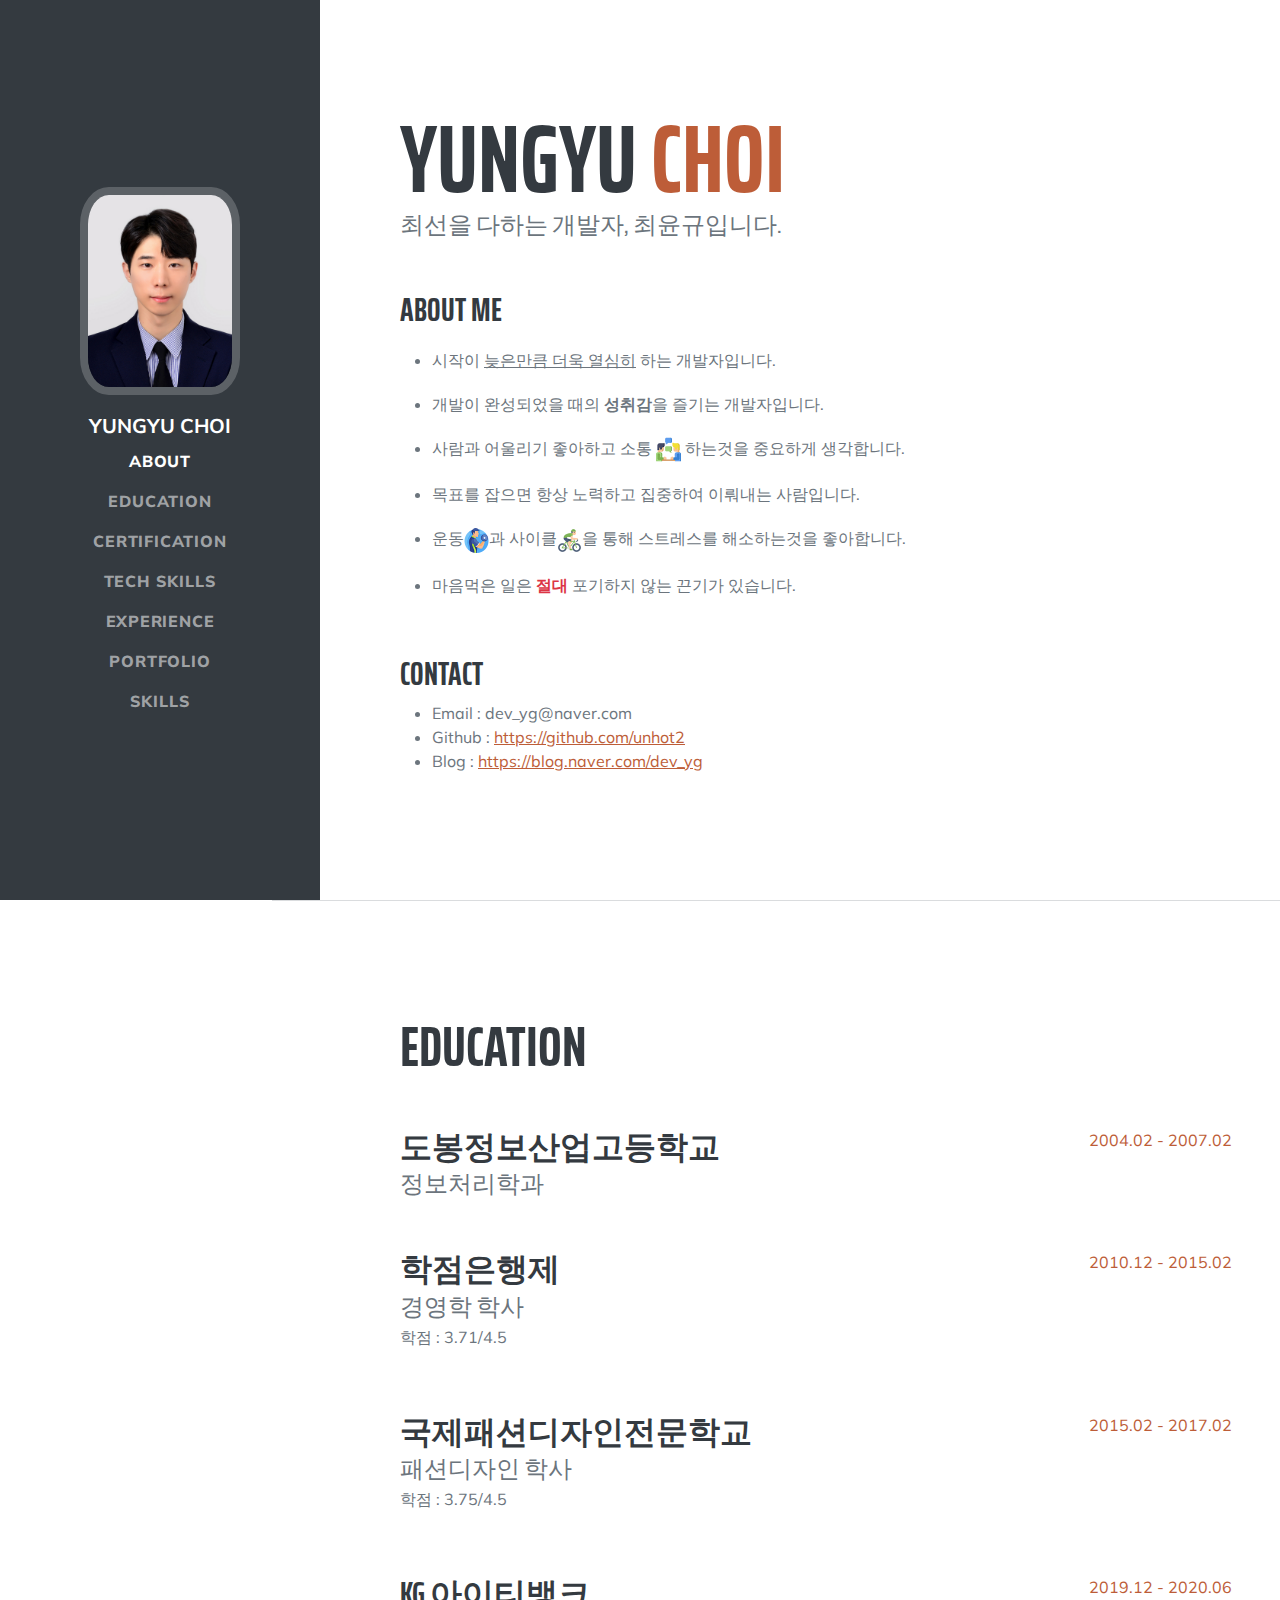
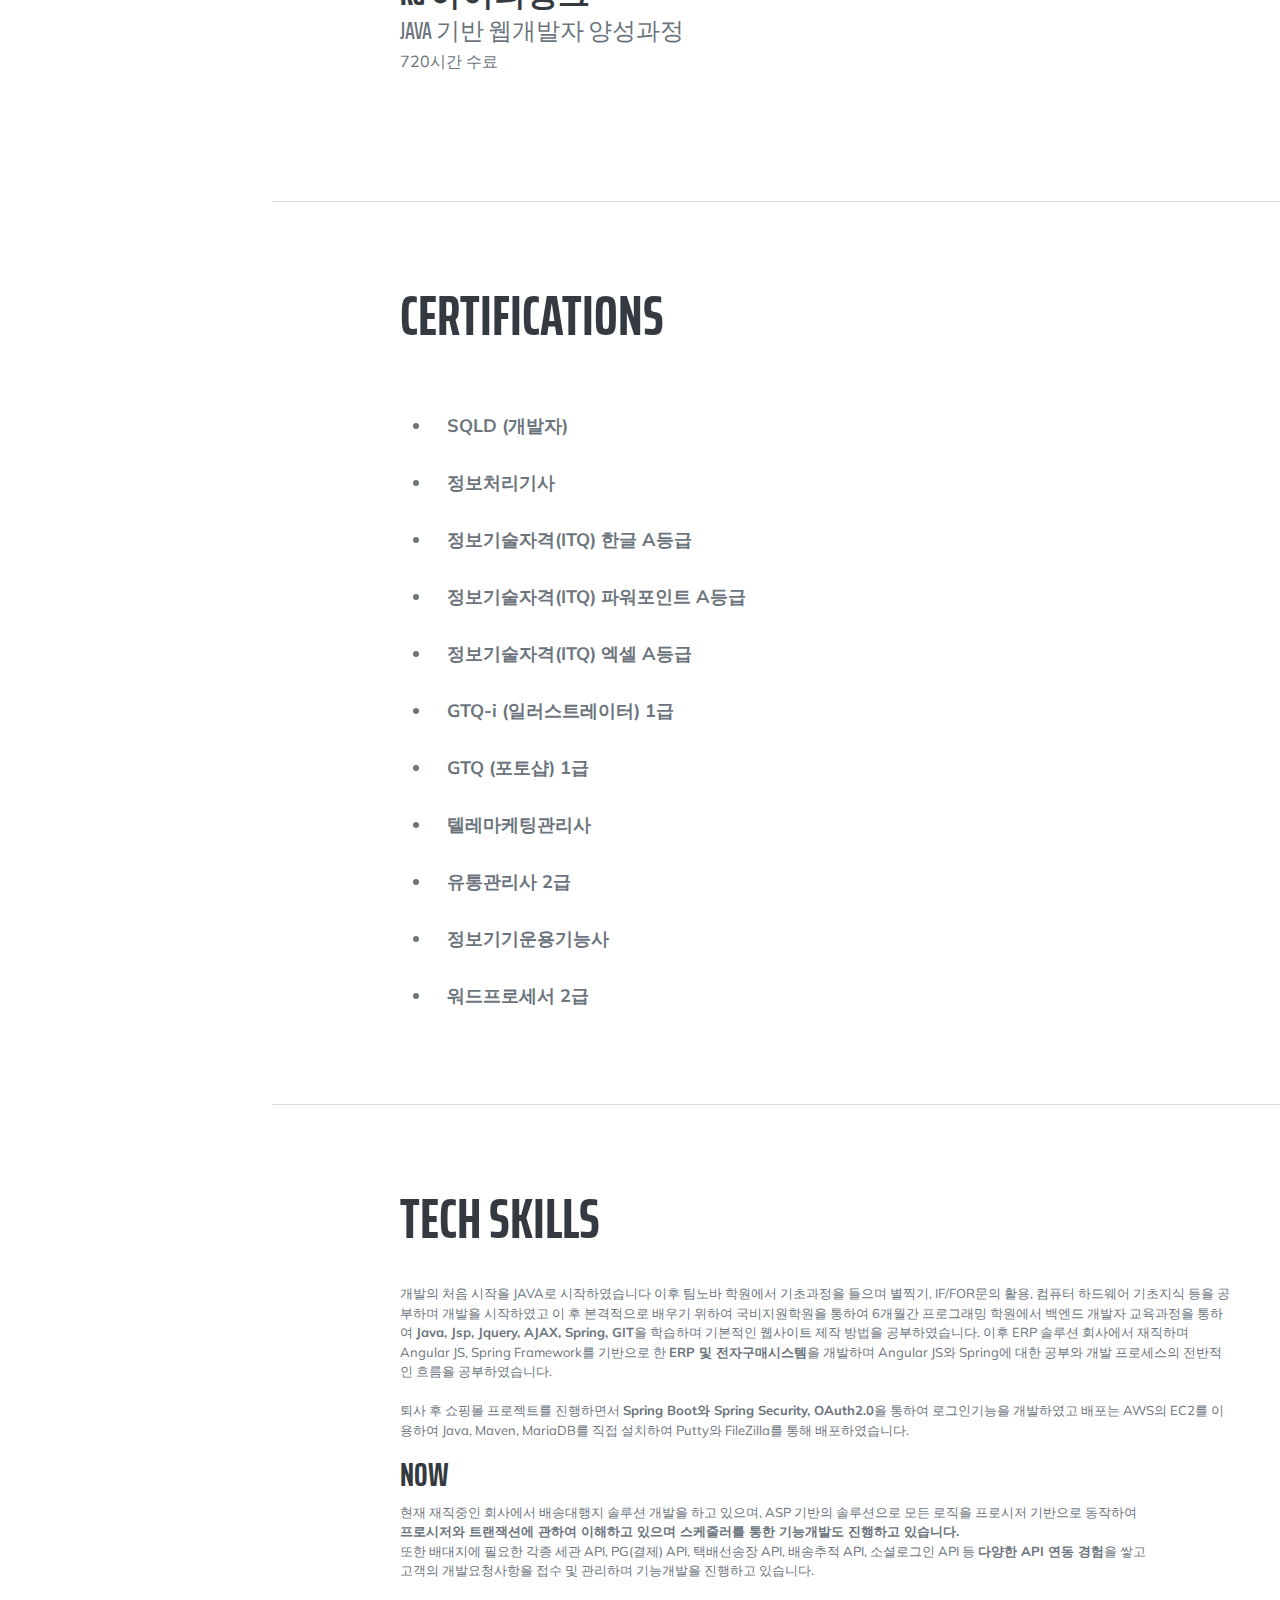
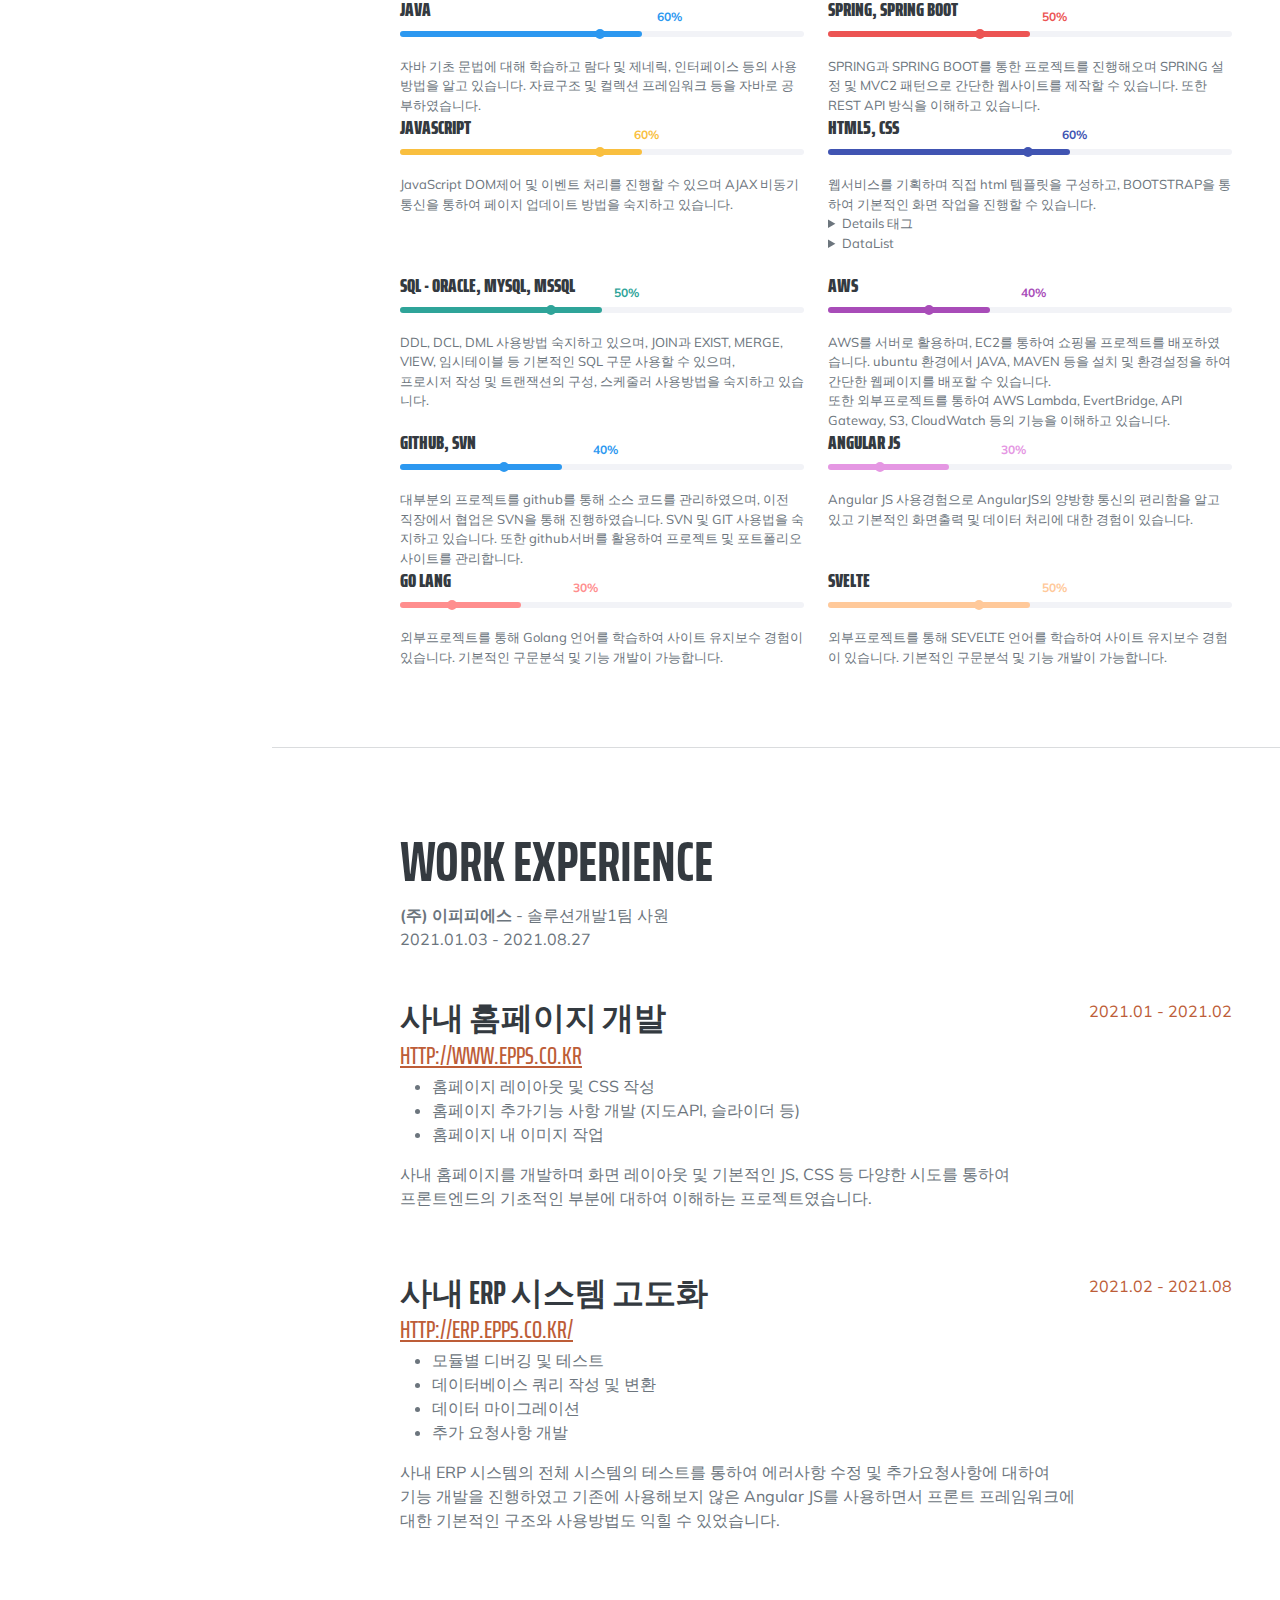
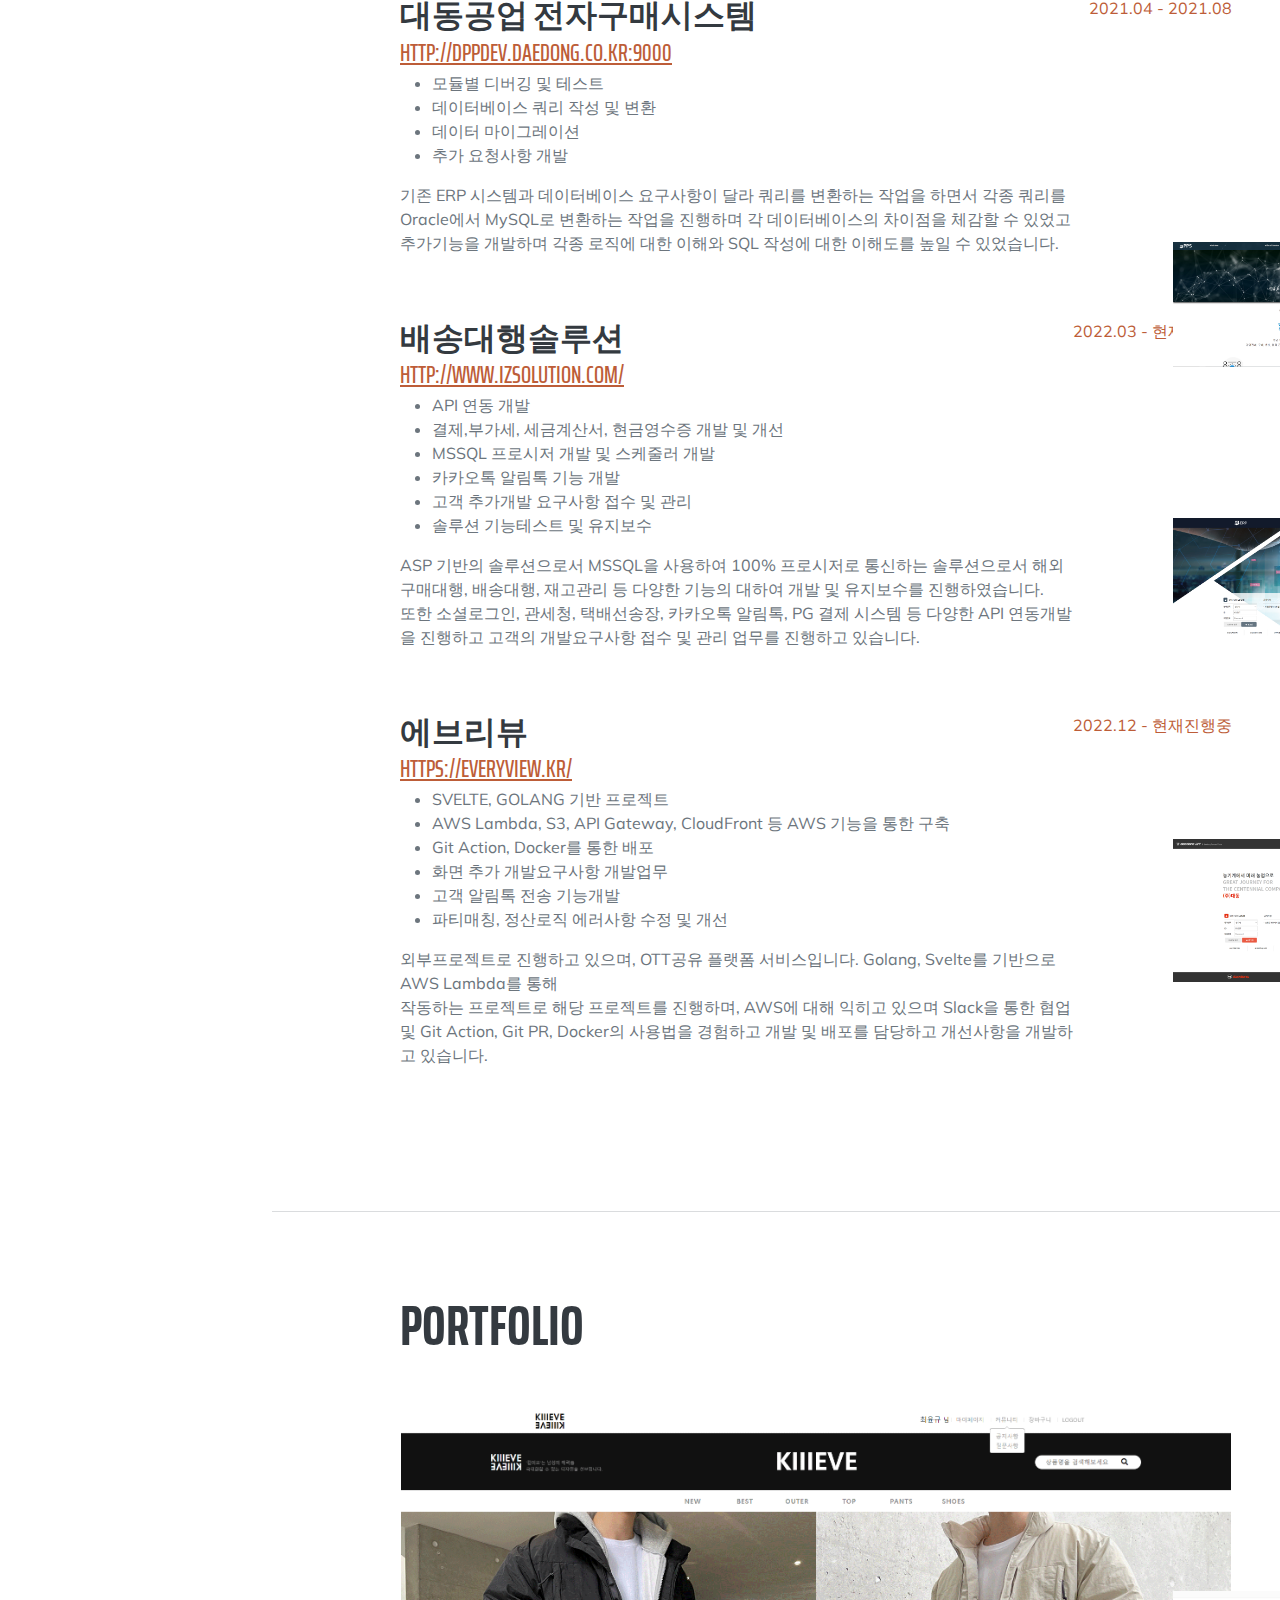
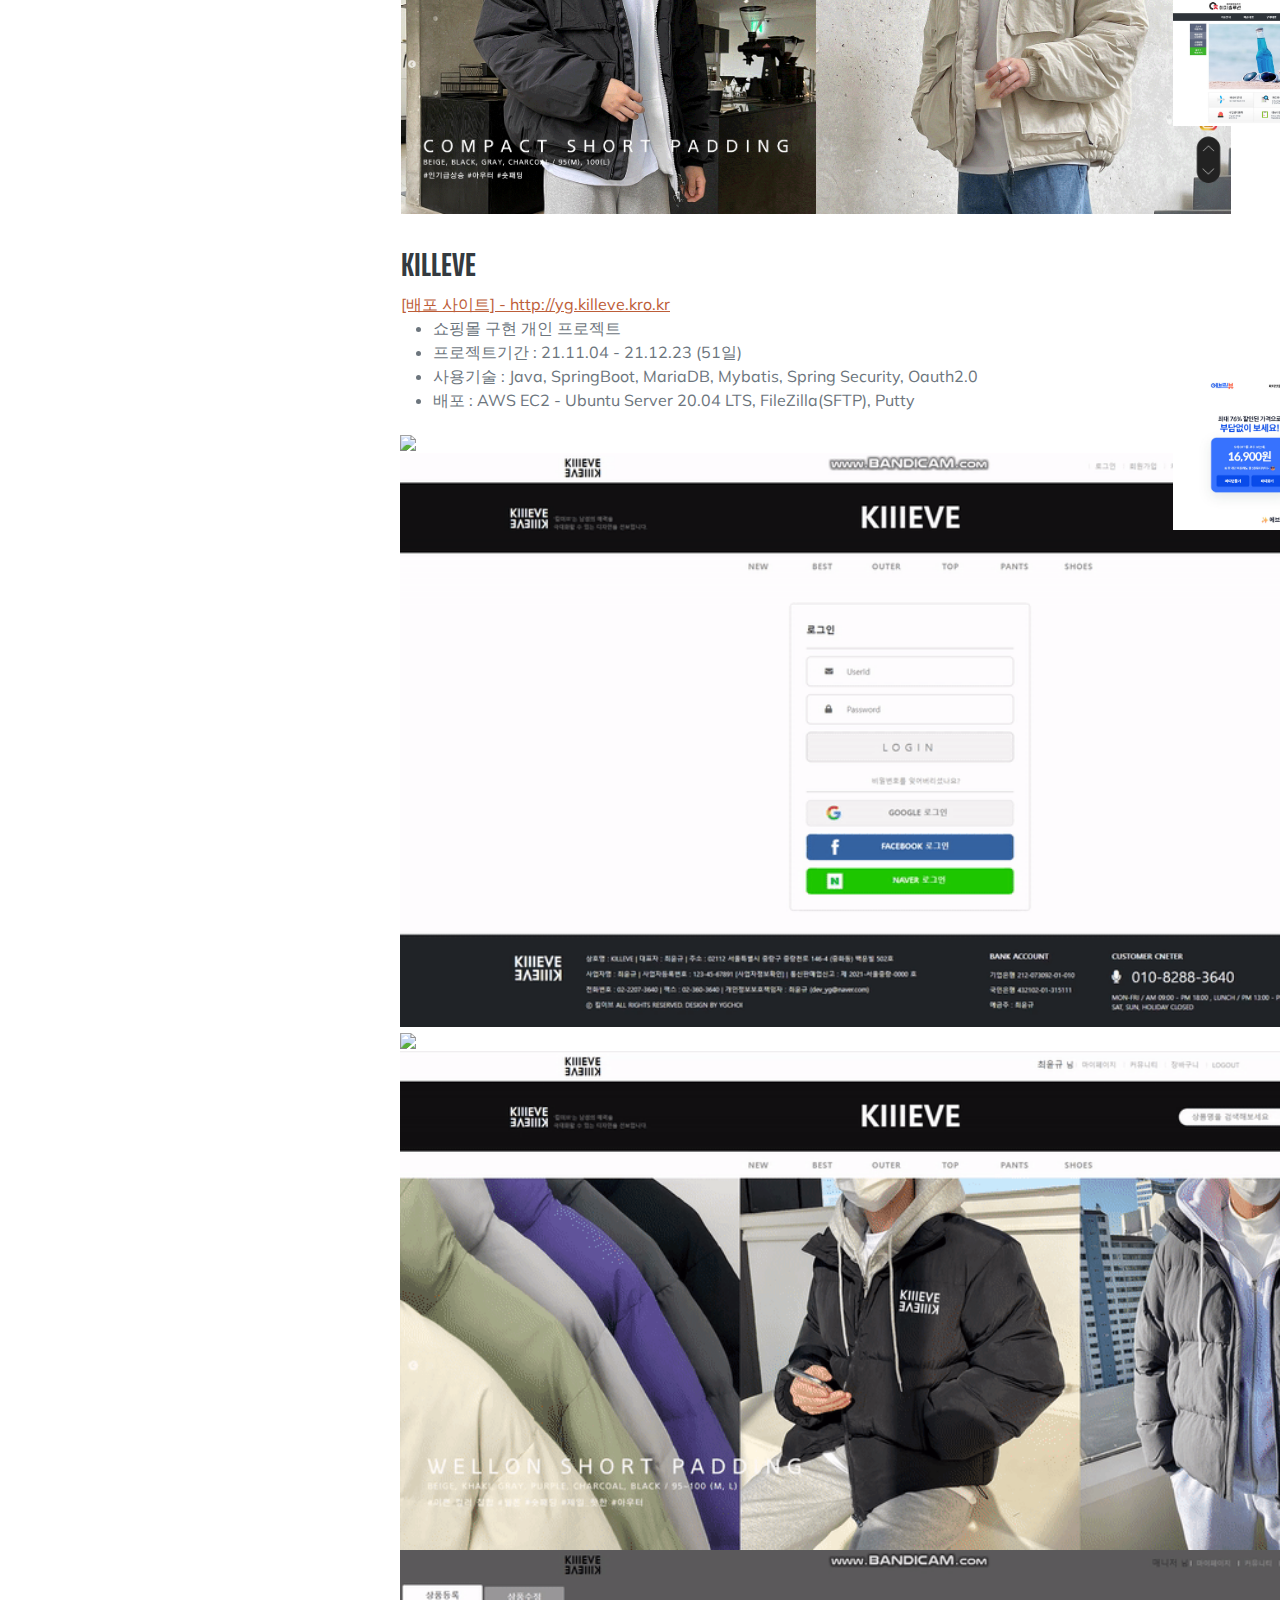
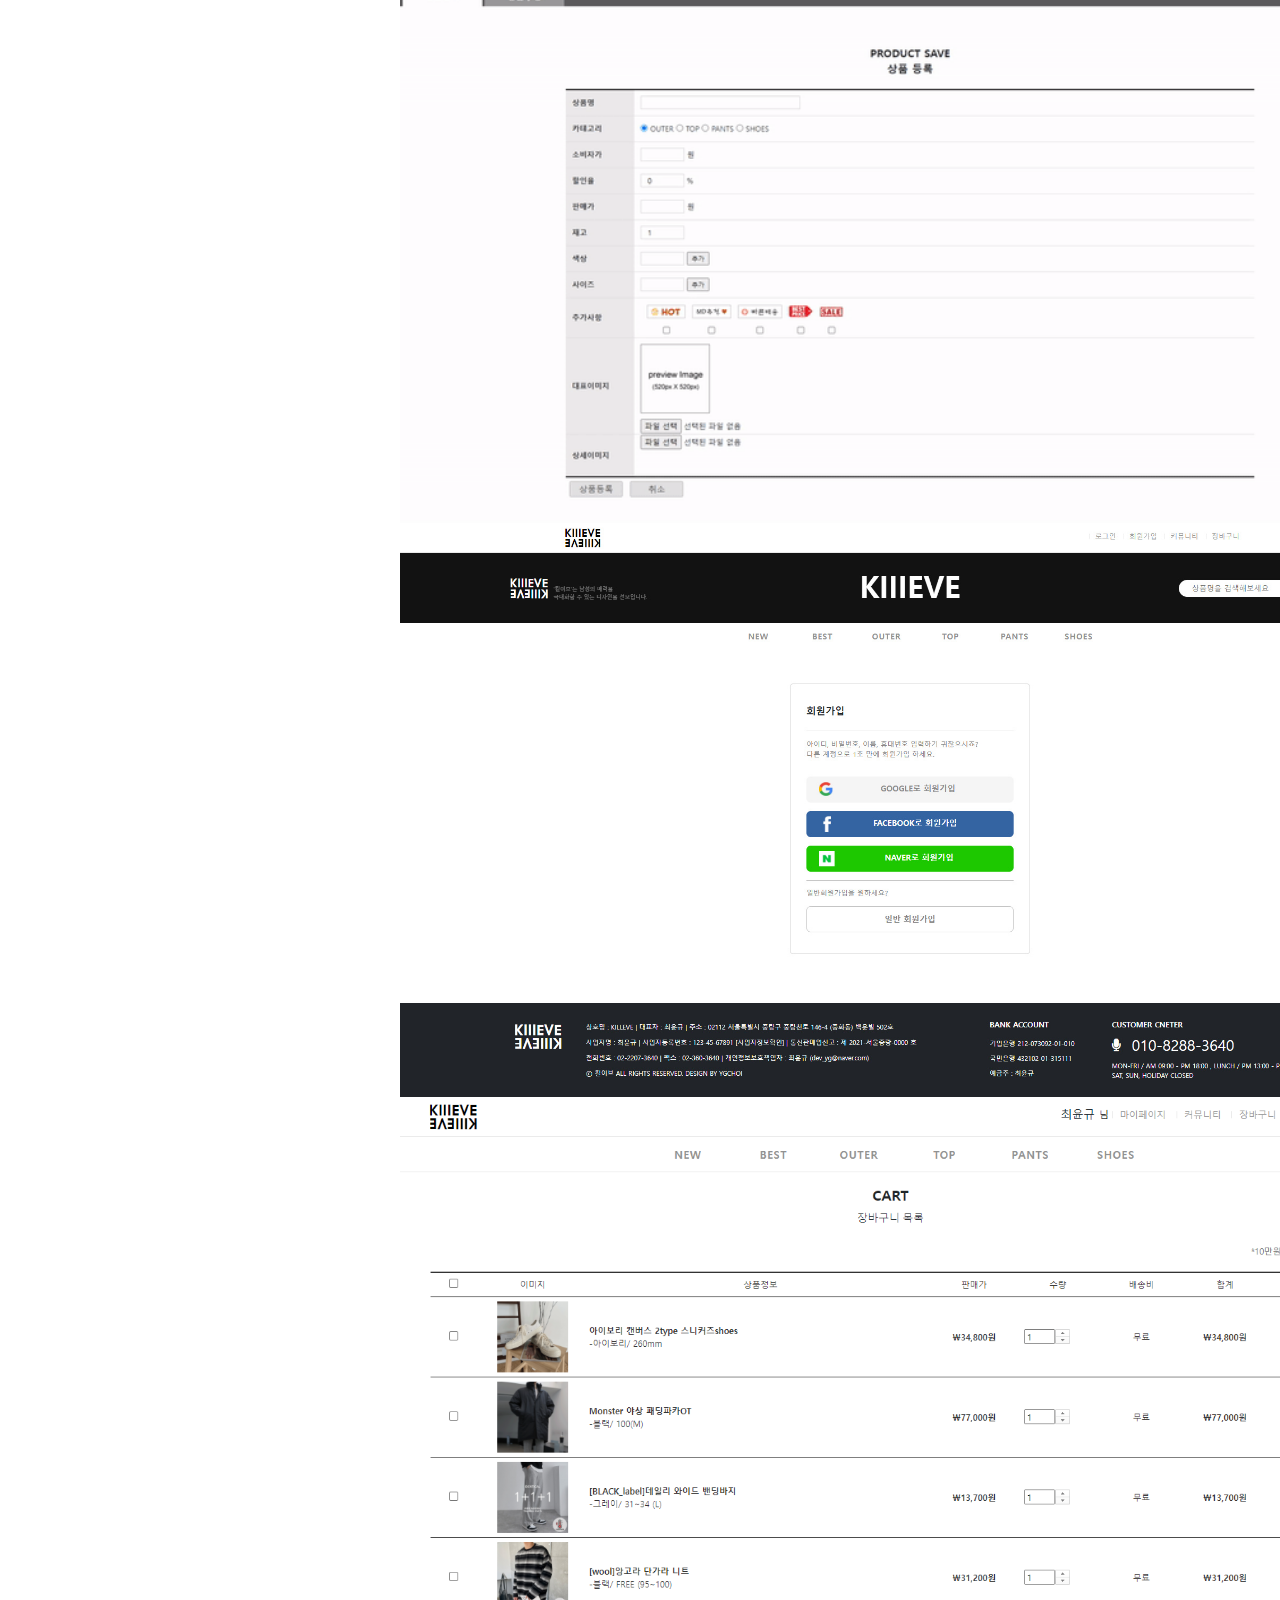
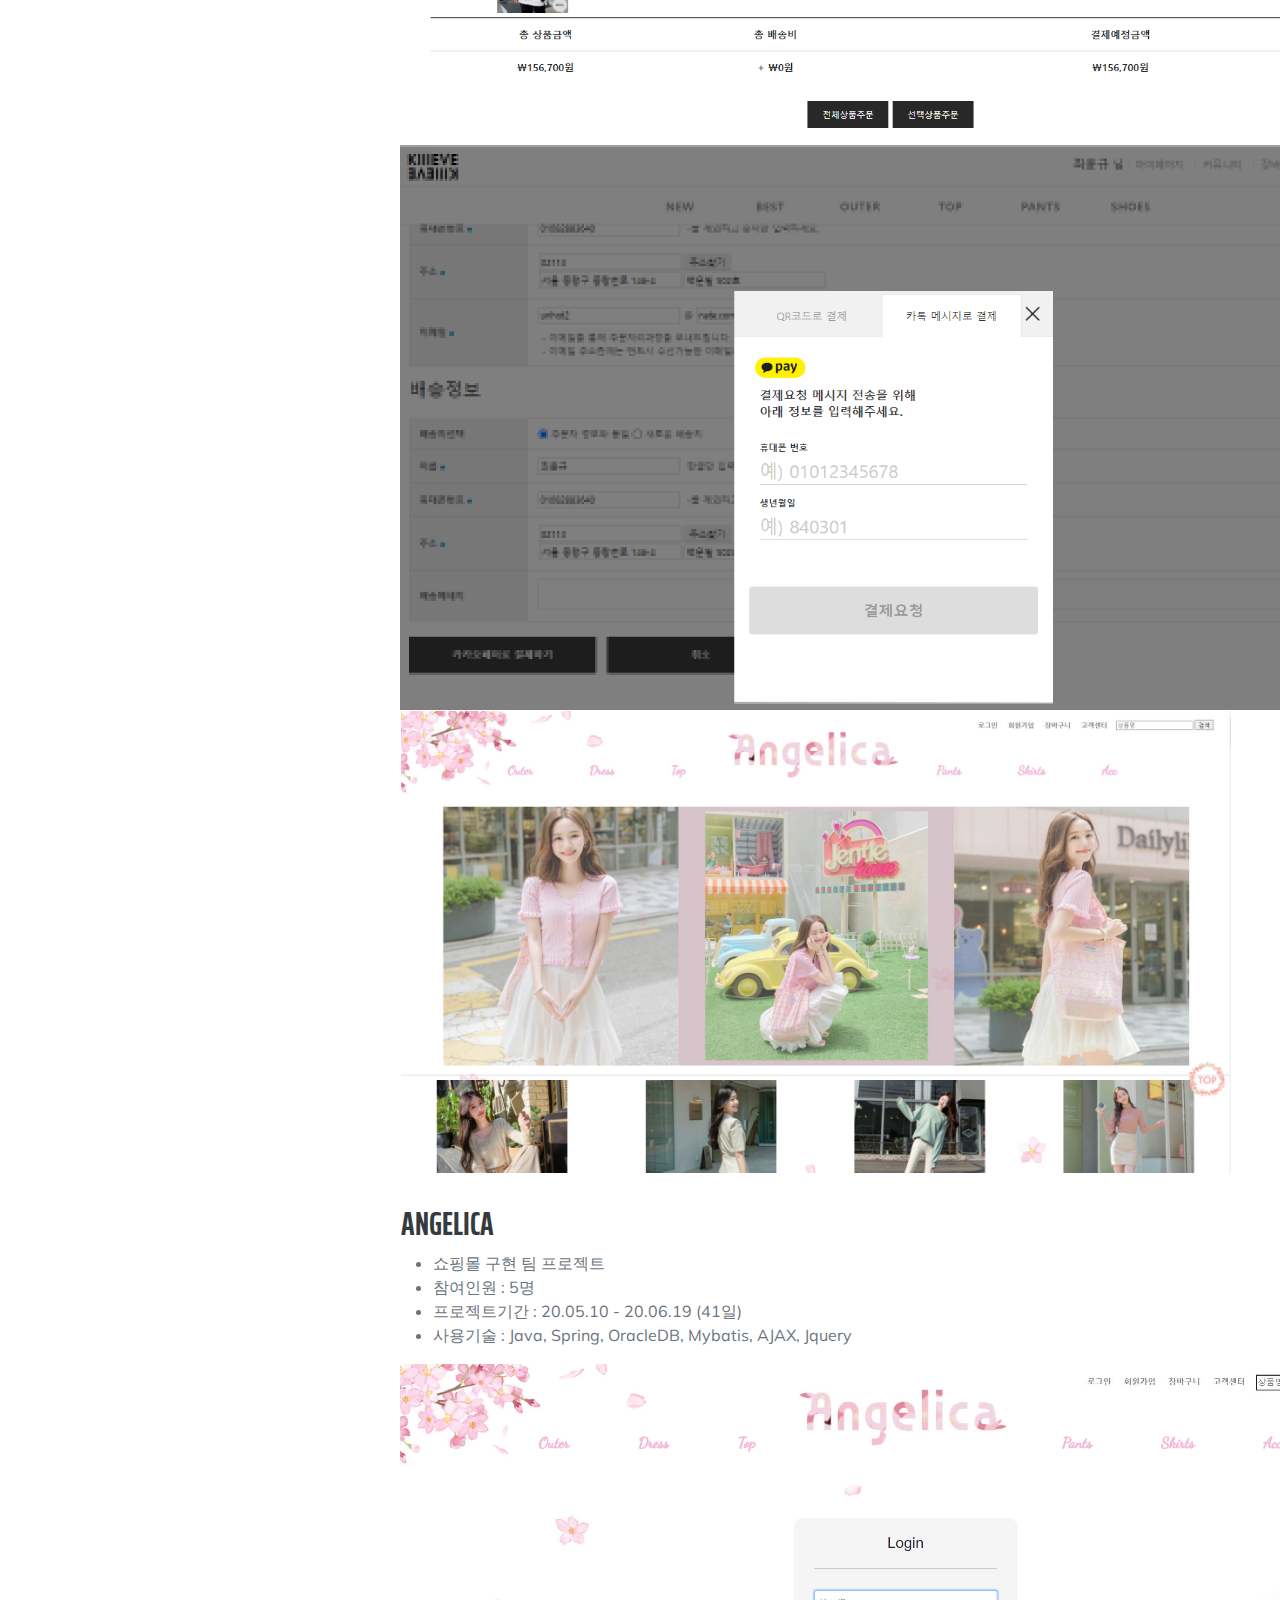
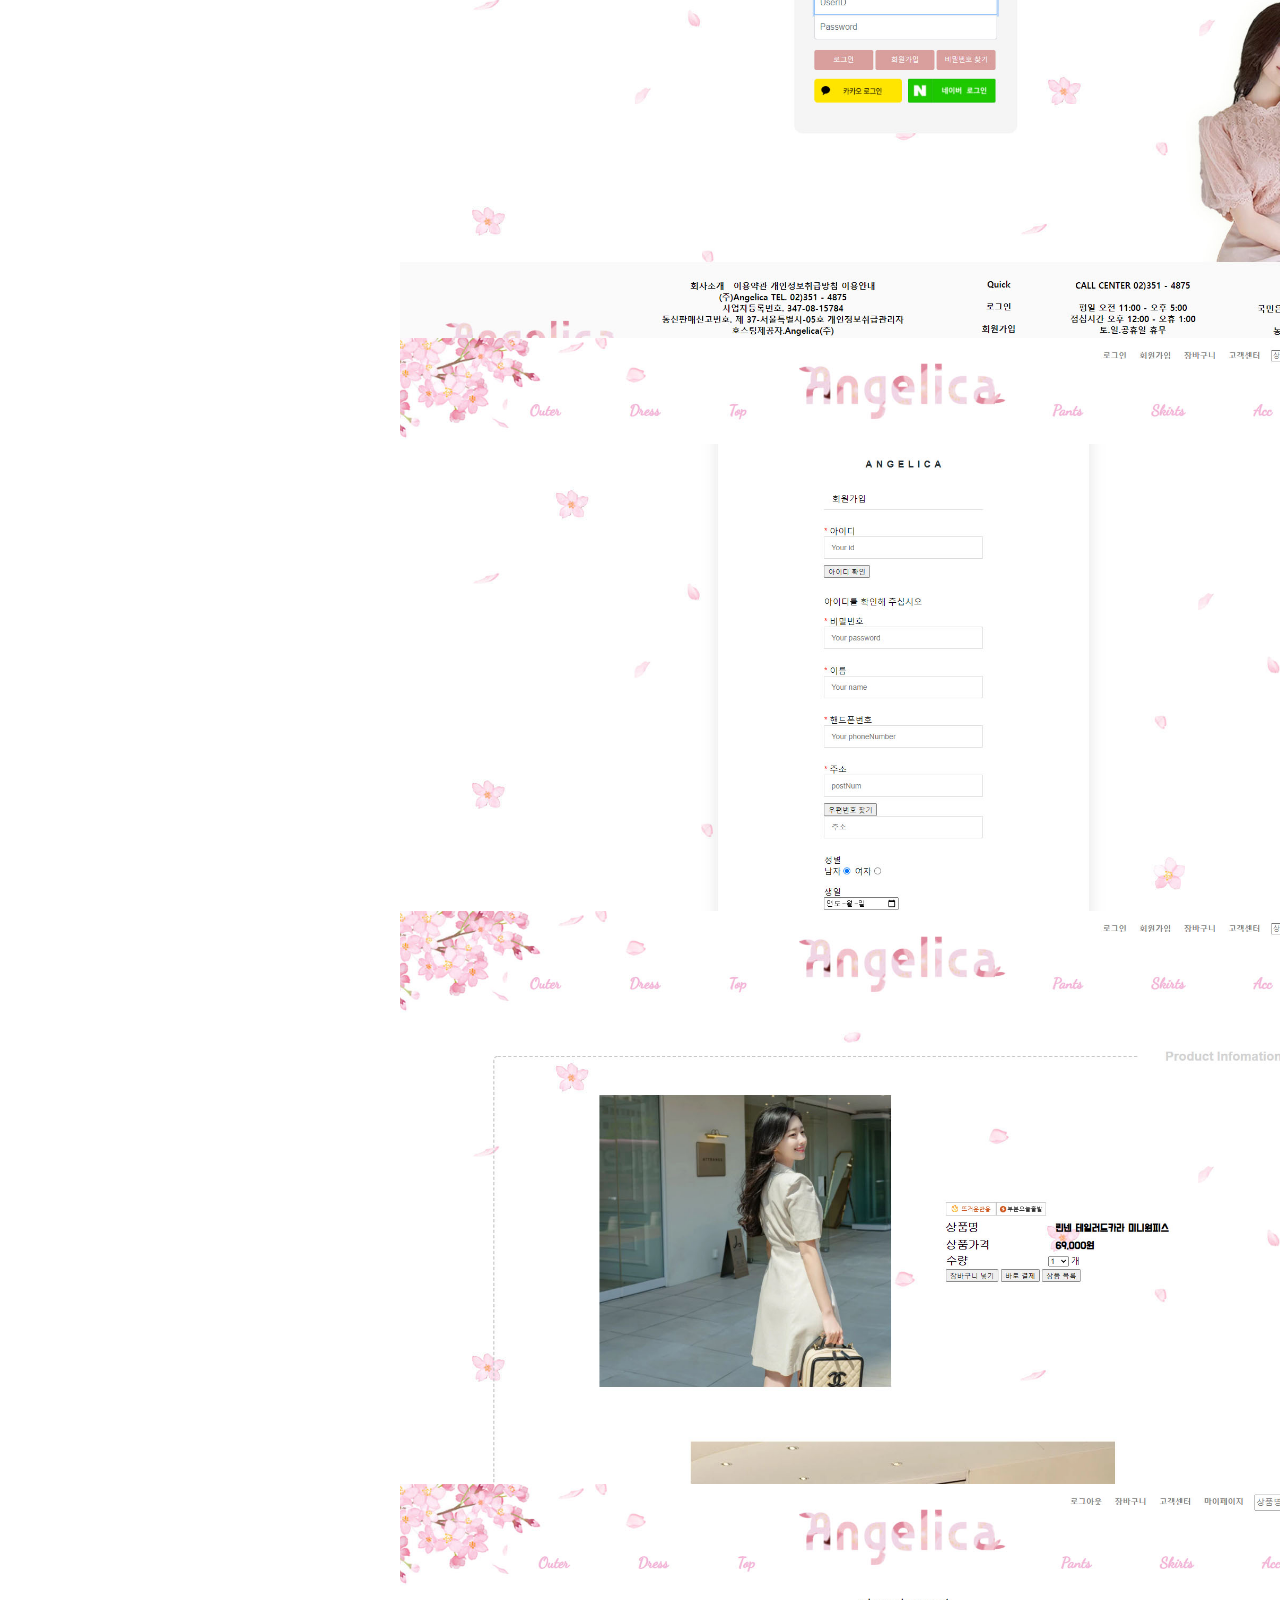
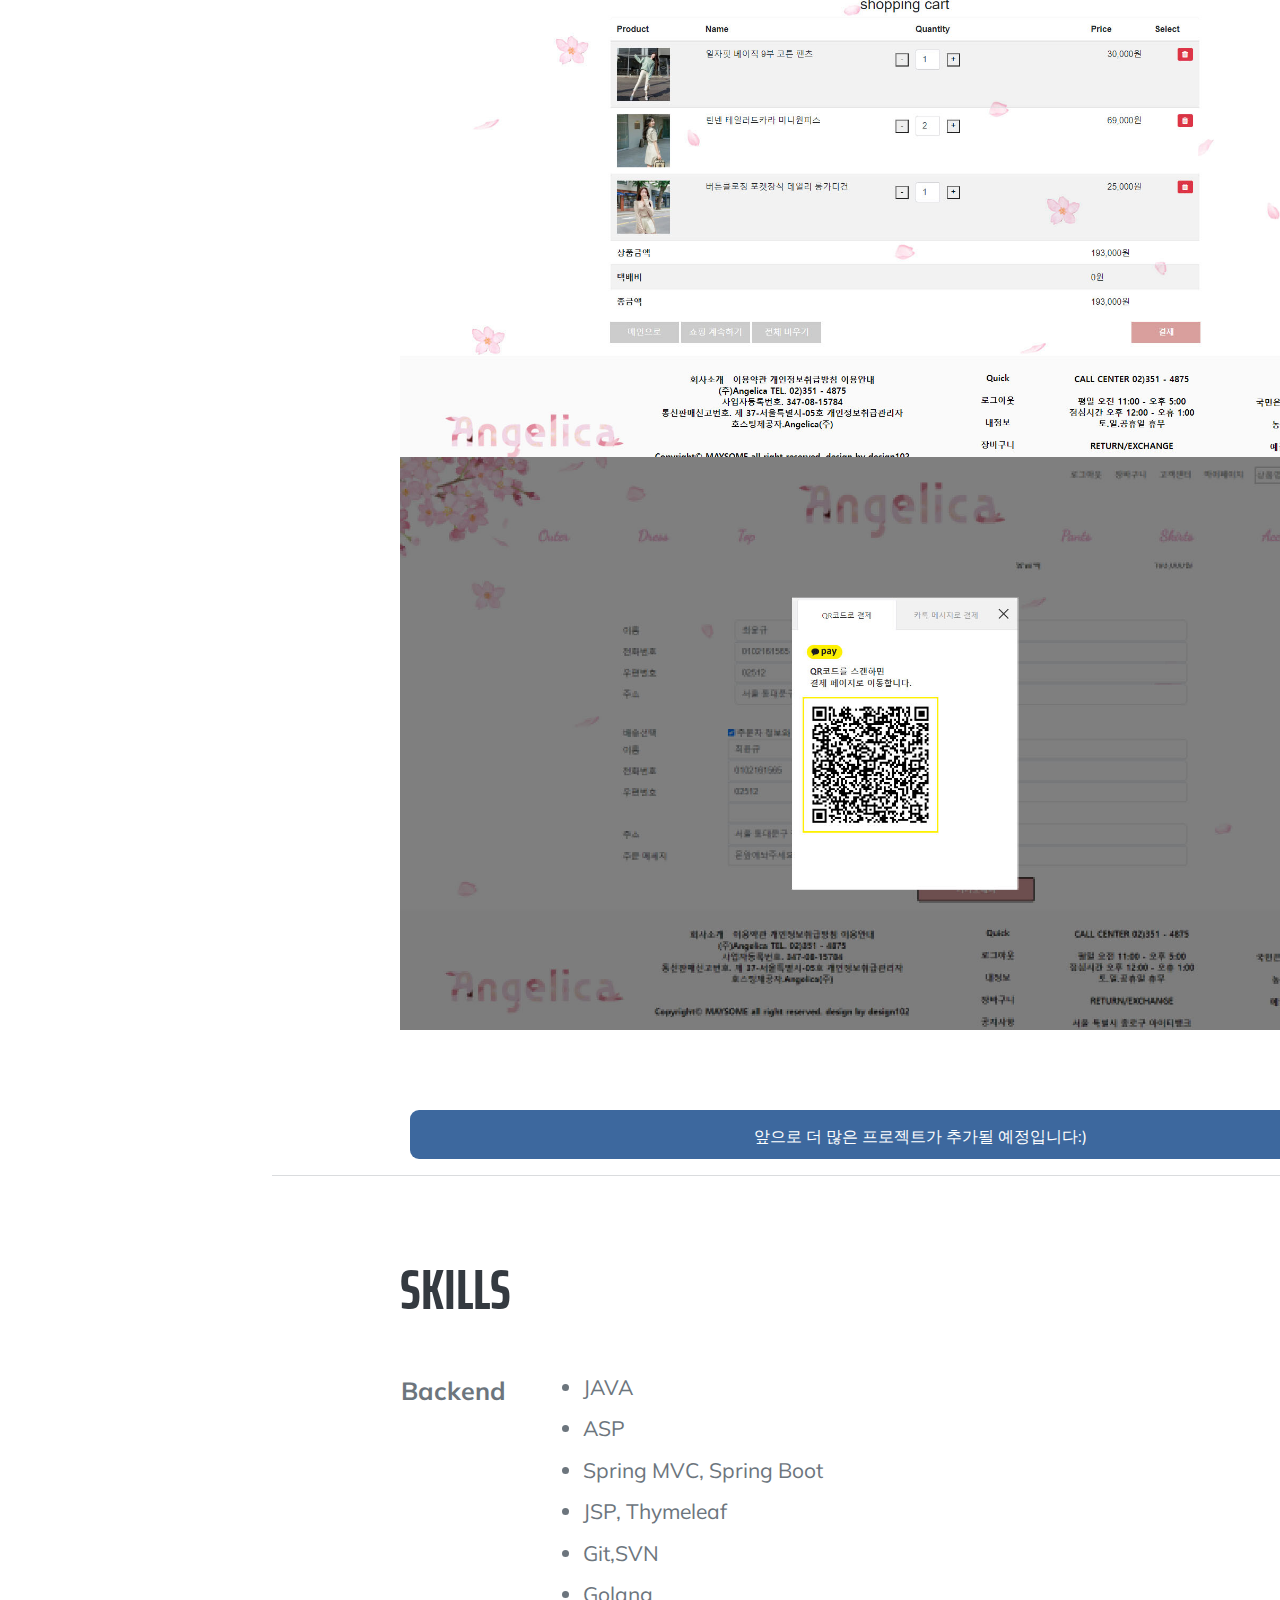
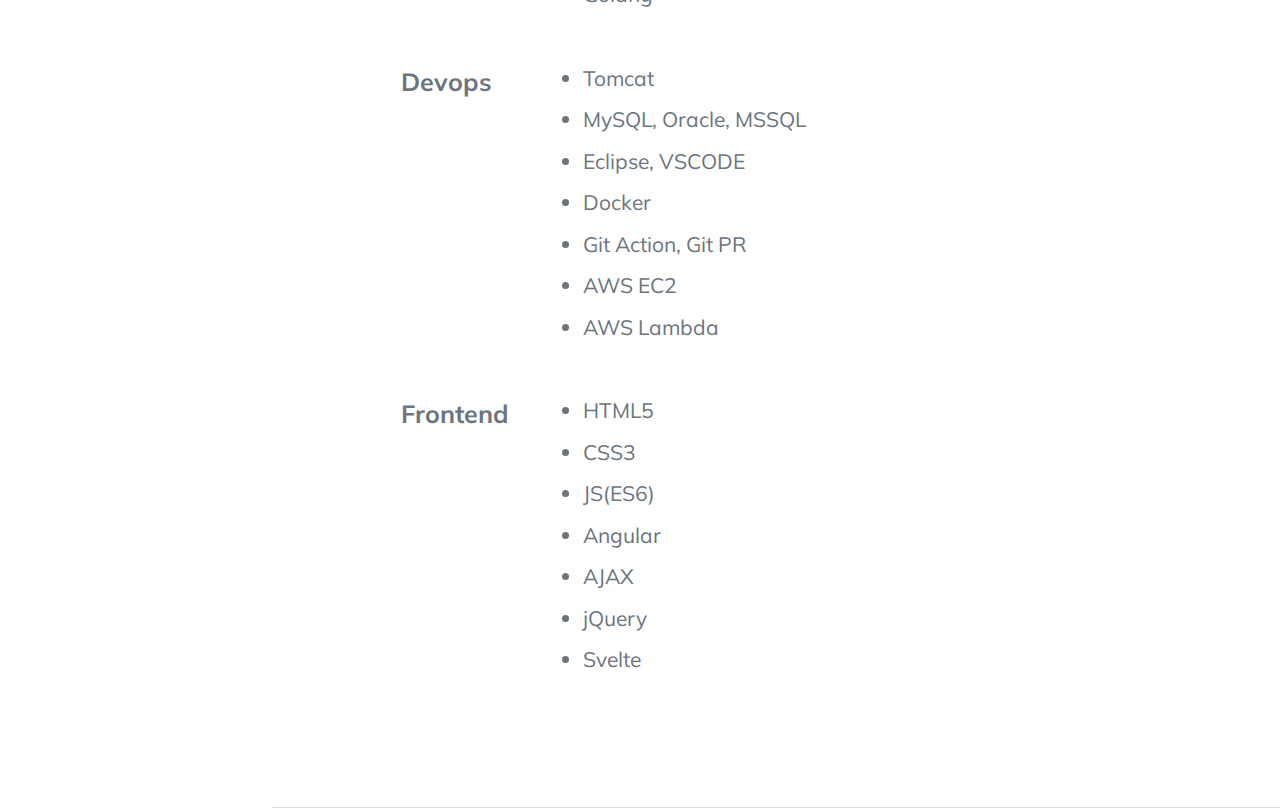
==== commit b871ea40: "SKILL 추가" ====
--- a/index.html
+++ b/index.html
@@ -561,9 +561,11 @@
                             <td>
                                 <ul>
                                     <li>JAVA</li>
+                                    <li>ASP</li>
                                     <li>Spring MVC, Spring Boot</li>
                                     <li>JSP, Thymeleaf</li>
-                                    <li>Git</li>
+                                    <li>Git,SVN</li>
+                                    <li>Golang</li>
                                 </ul>
                             </td>
                         </tr>
@@ -576,10 +578,12 @@
                             <td>
                                 <ul>
                                     <li>Tomcat</li>
-                                    <li>MySQL</li>
-                                    <li>Oracle</li>
-                                    <li>MSSQL</li>
-                                    <li>Eclipse IDE</li>
+                                    <li>MySQL, Oracle, MSSQL</li>
+                                    <li>Eclipse, VSCODE</li>
+                                    <li>Docker</li>
+                                    <li>Git Action, Git PR</li>
+                                    <li>AWS EC2</li>
+                                    <li>AWS Lambda</li>
                                 </ul>
                             </td>
                         </tr>
@@ -594,9 +598,10 @@
                                     <li>HTML5</li>
                                     <li>CSS3</li>
                                     <li>JS(ES6)</li>
-                                    <li>Angular.js</li>
+                                    <li>Angular</li>
                                     <li>AJAX</li>
                                     <li>jQuery</li>
+                                    <li>Svelte</li>
                                 </ul>
                             </td>
                         </tr>
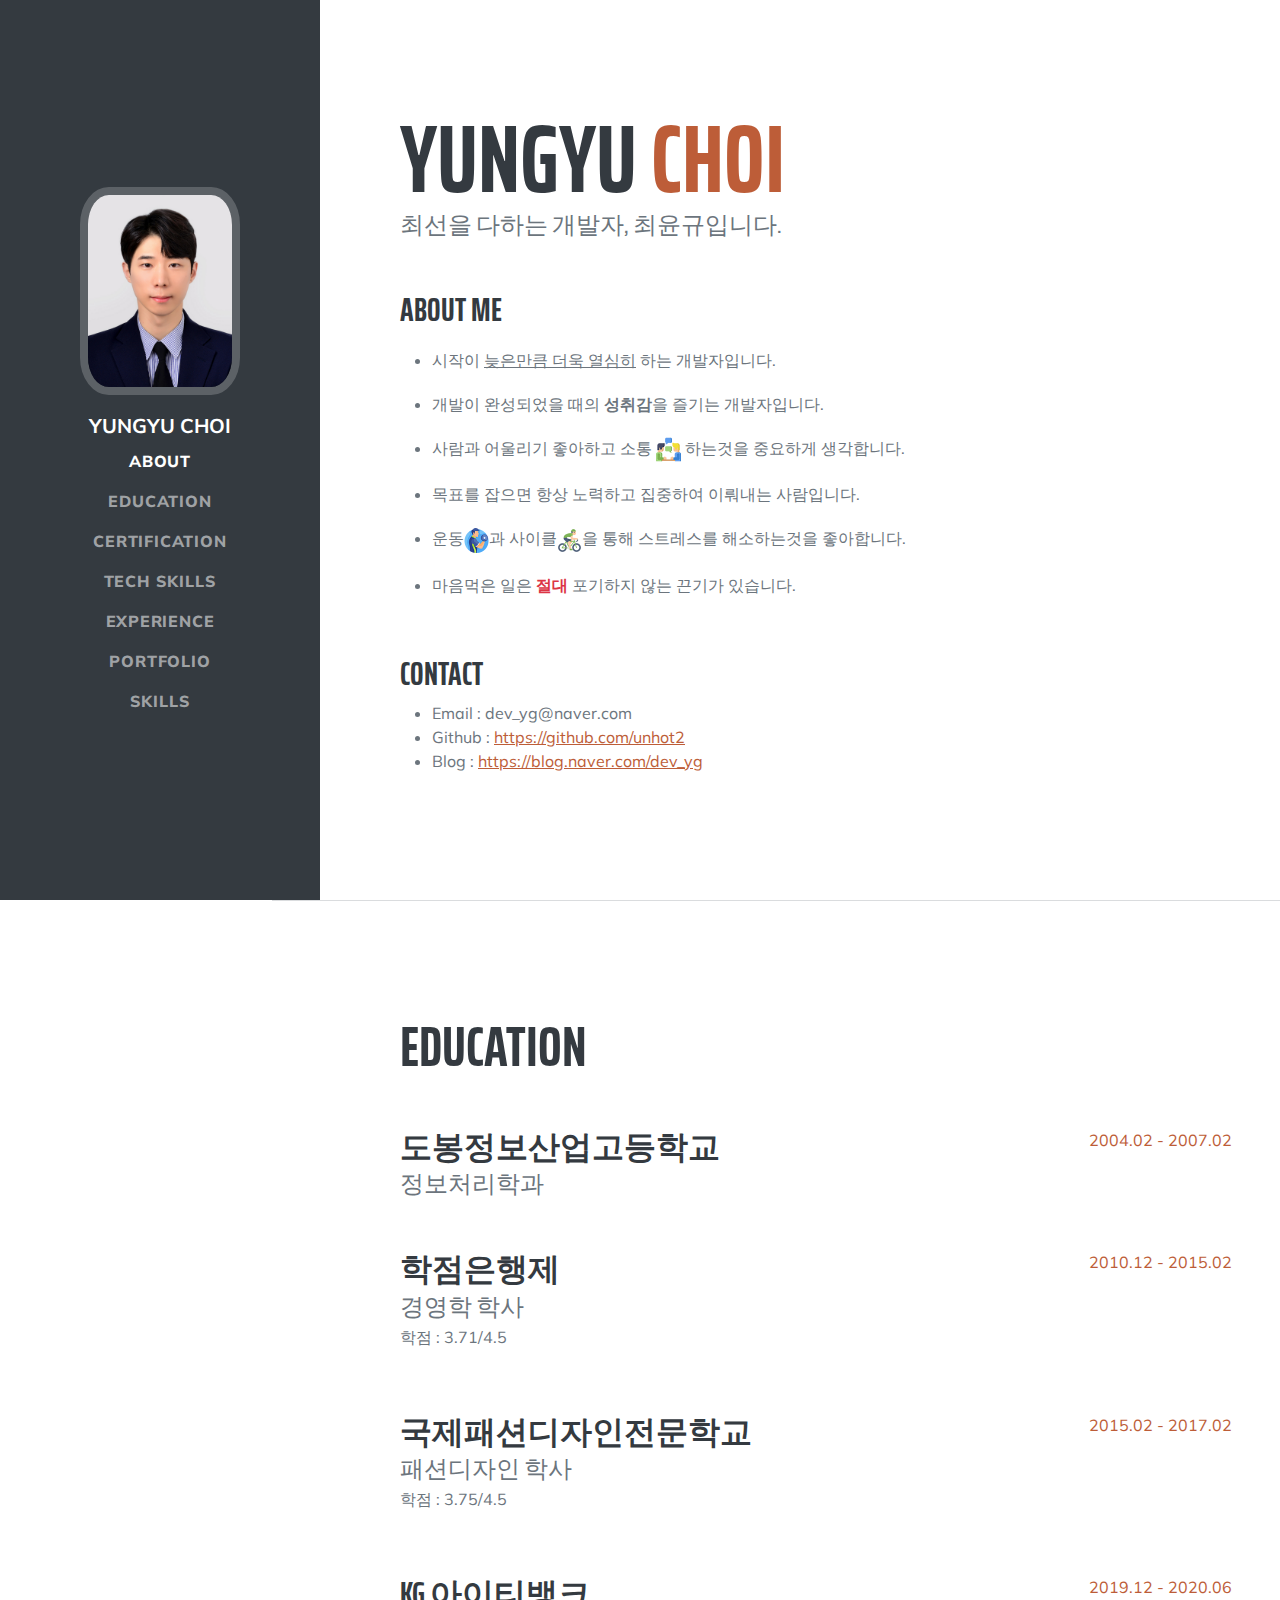
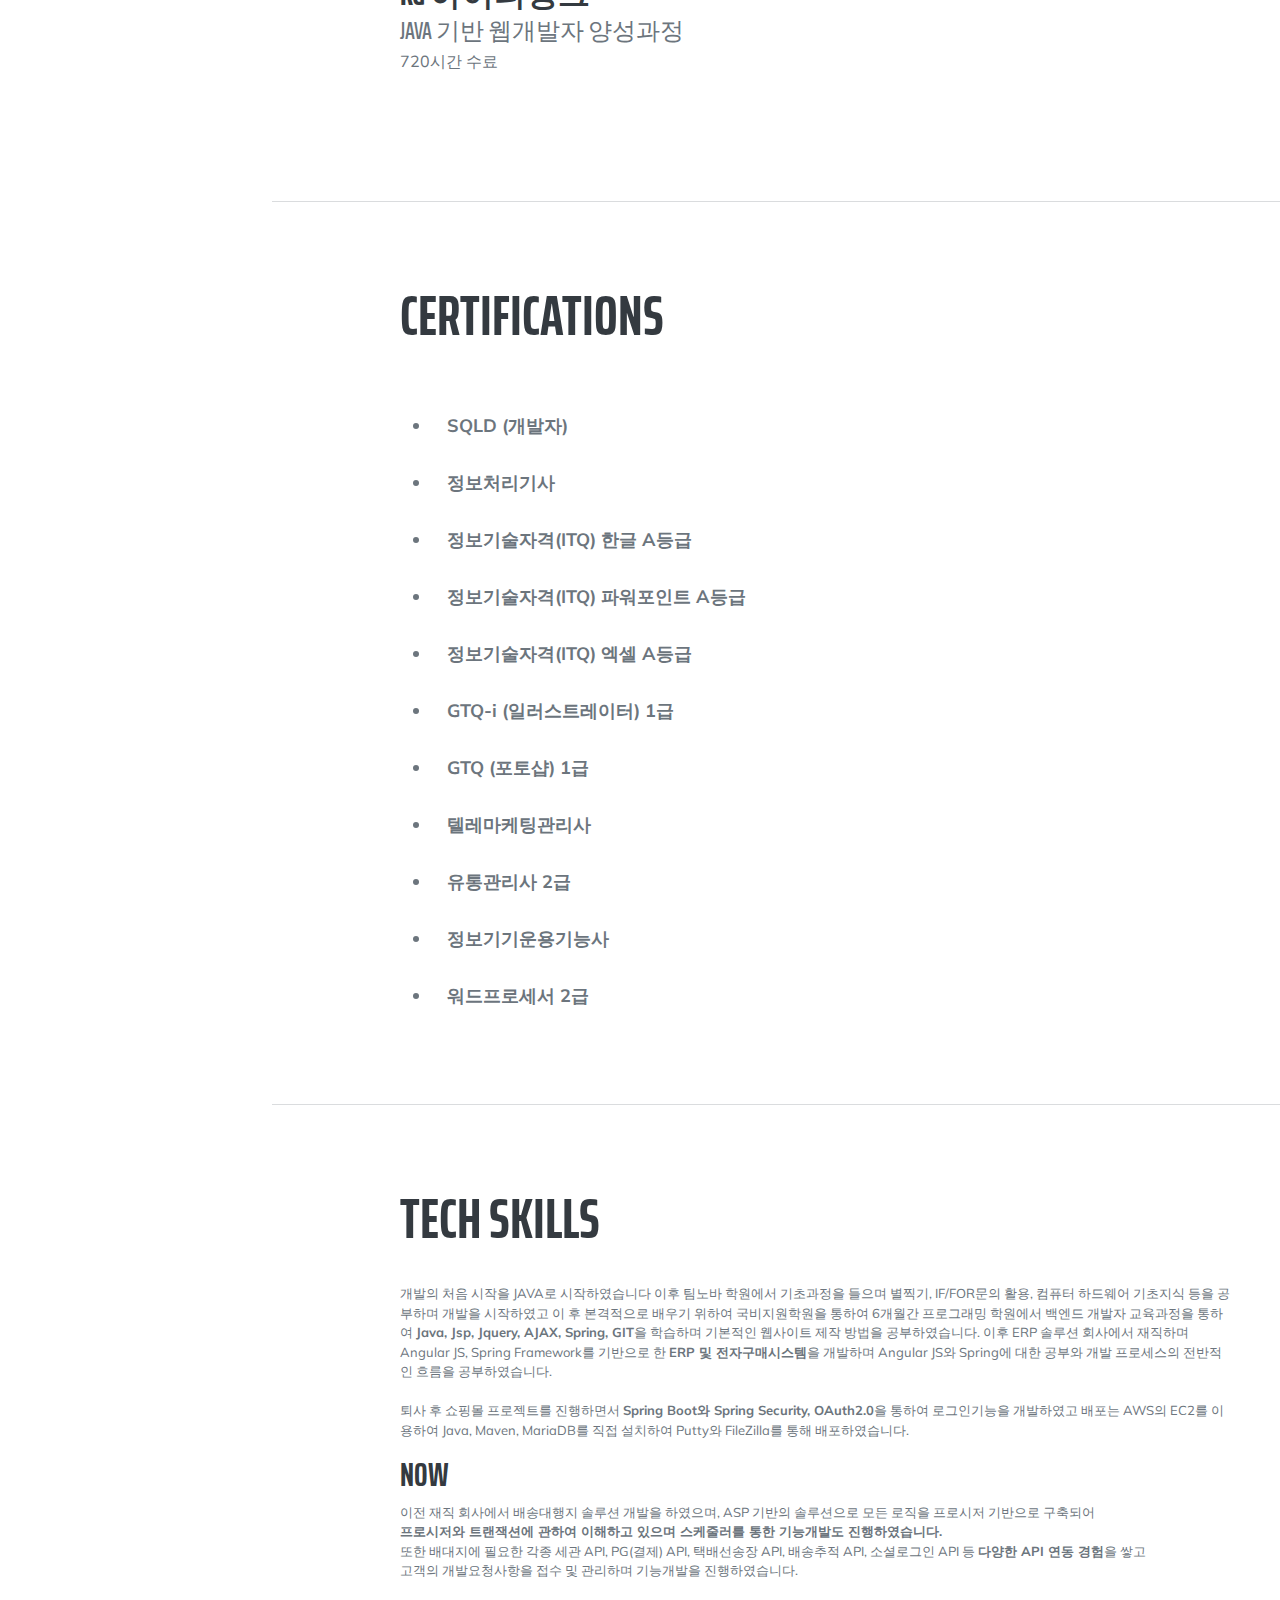
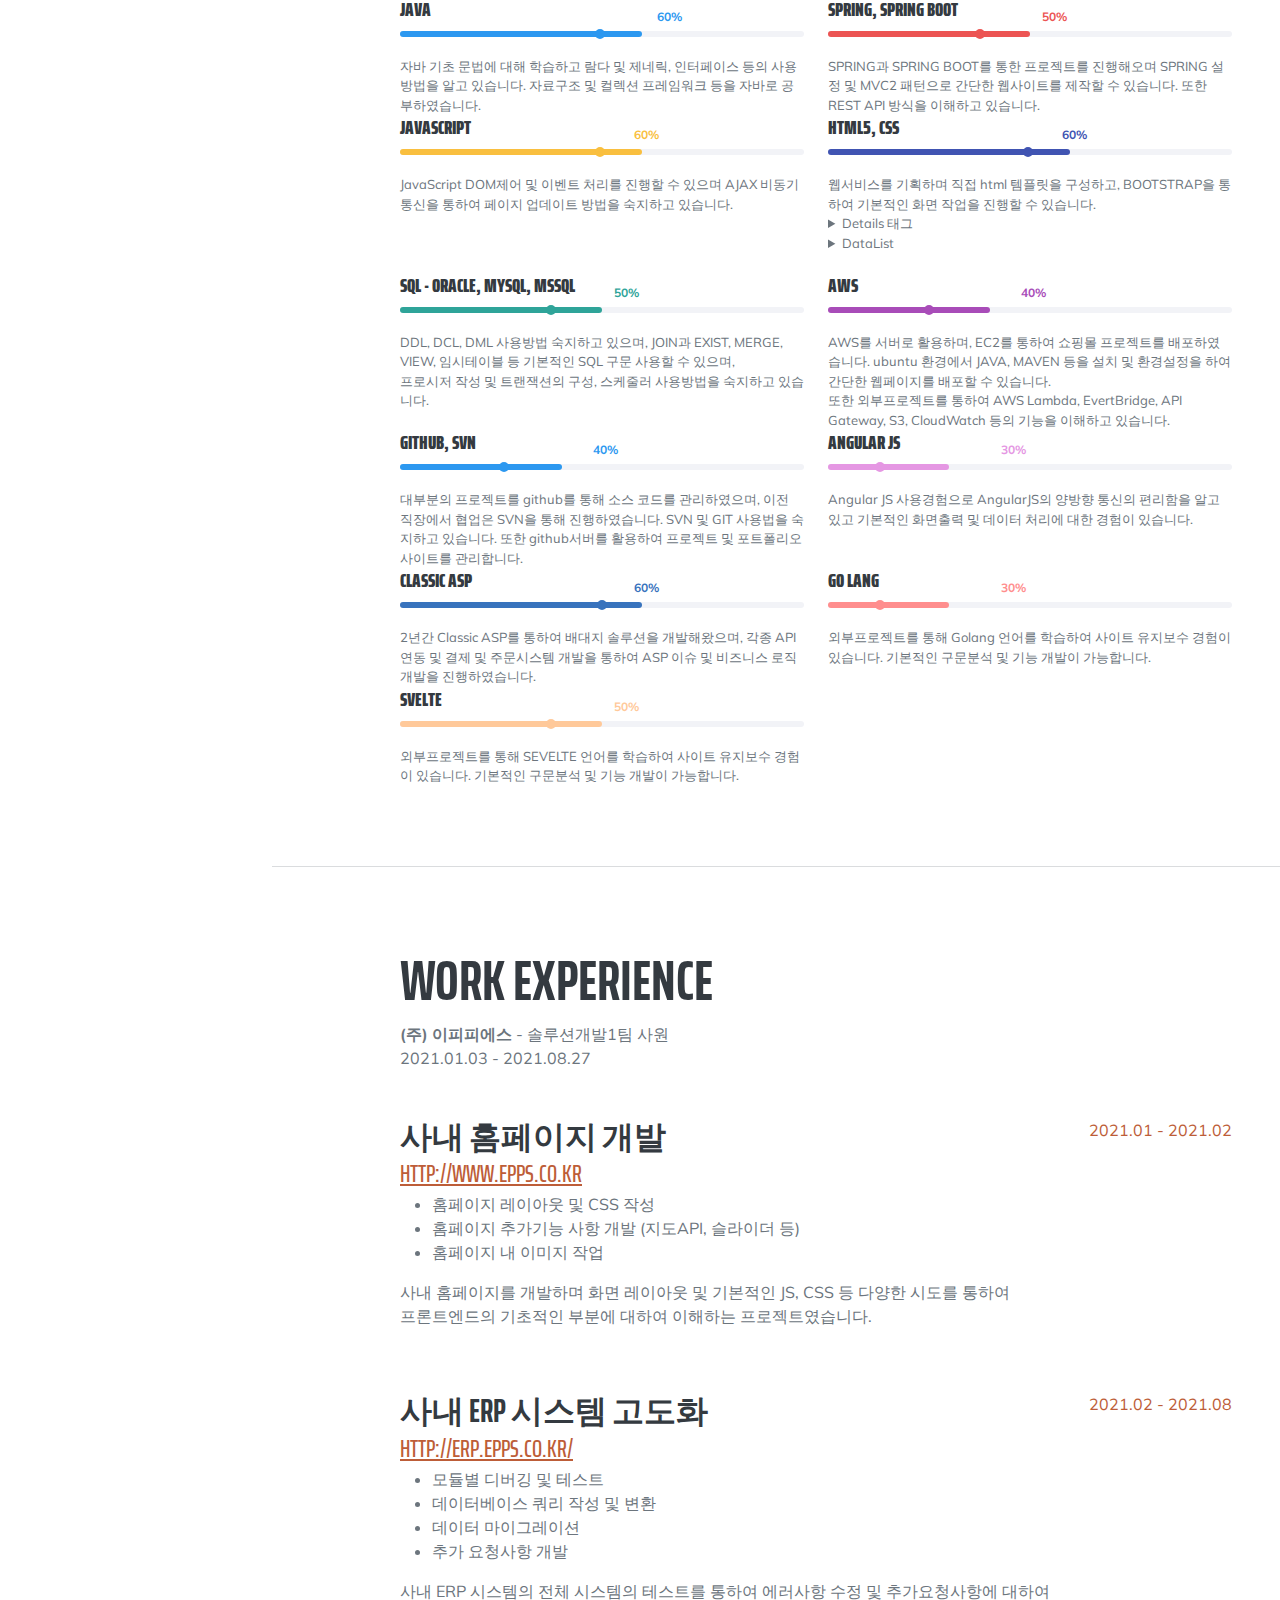
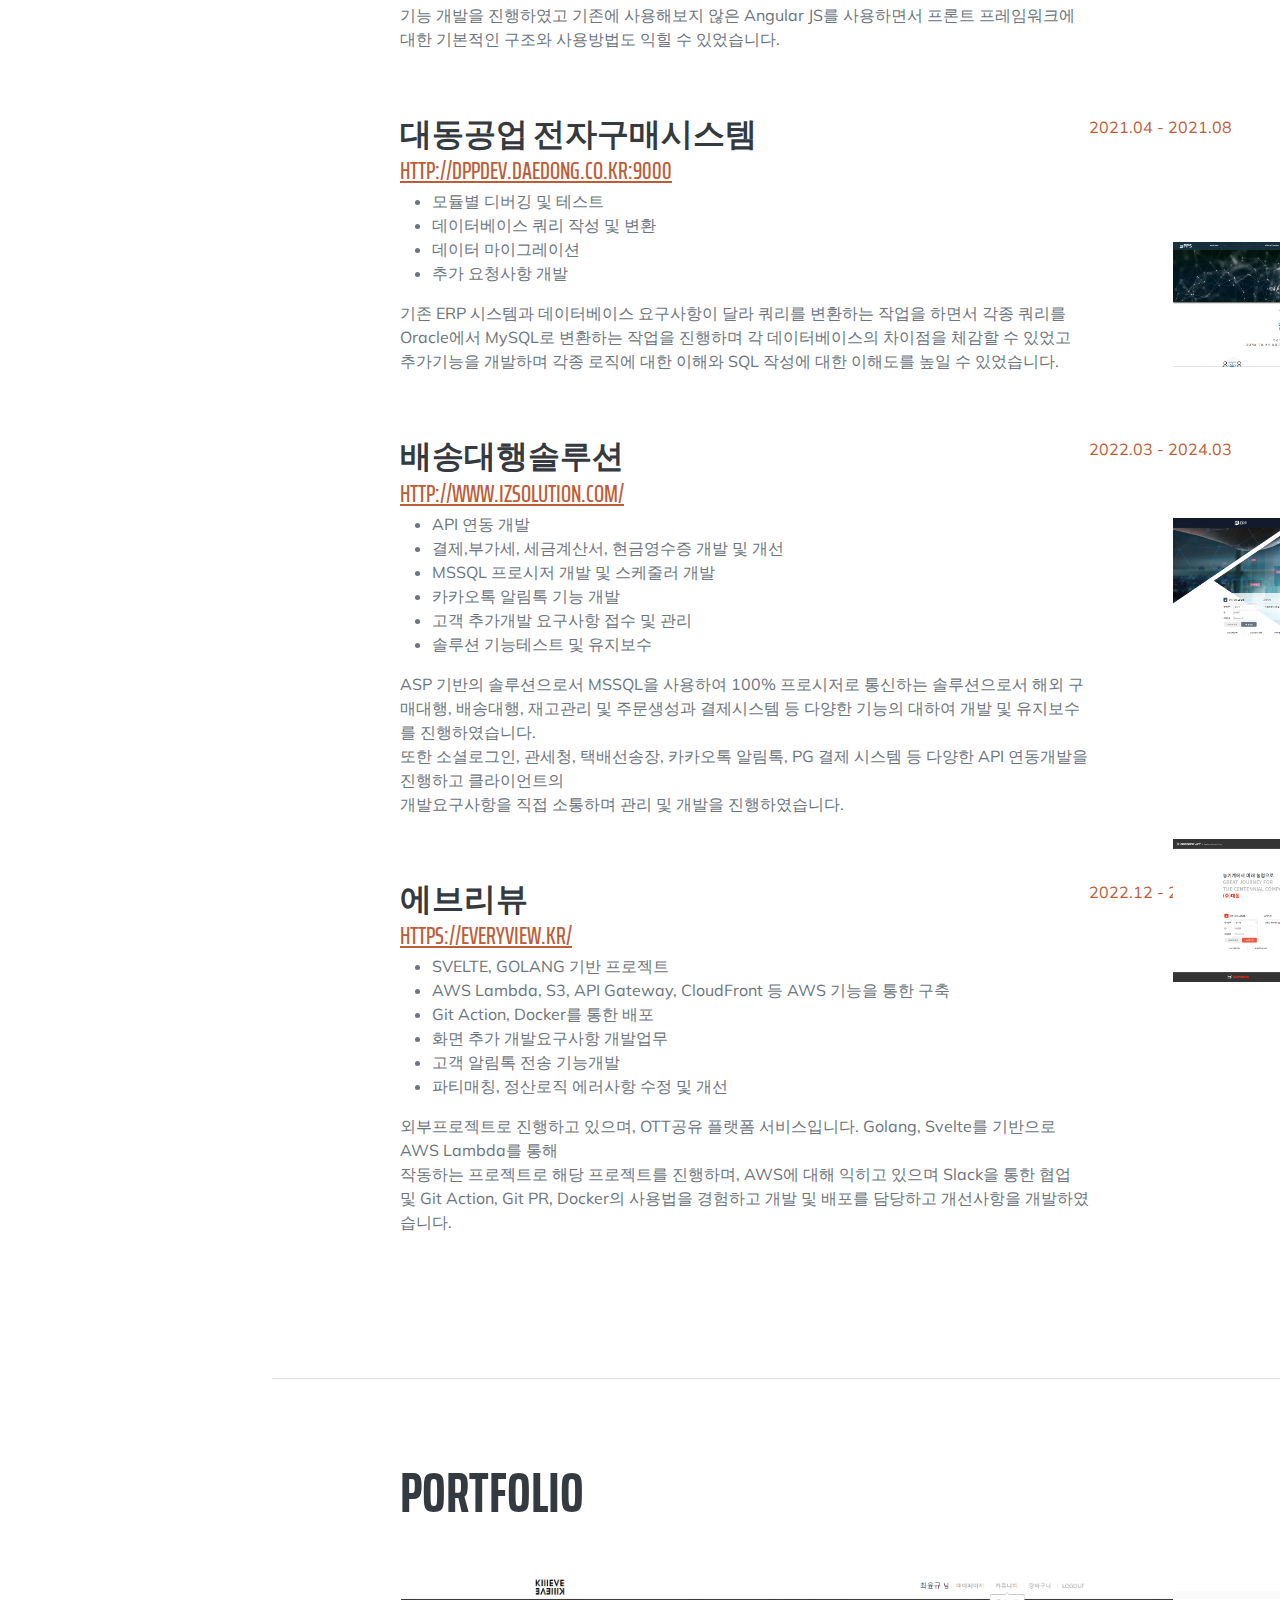
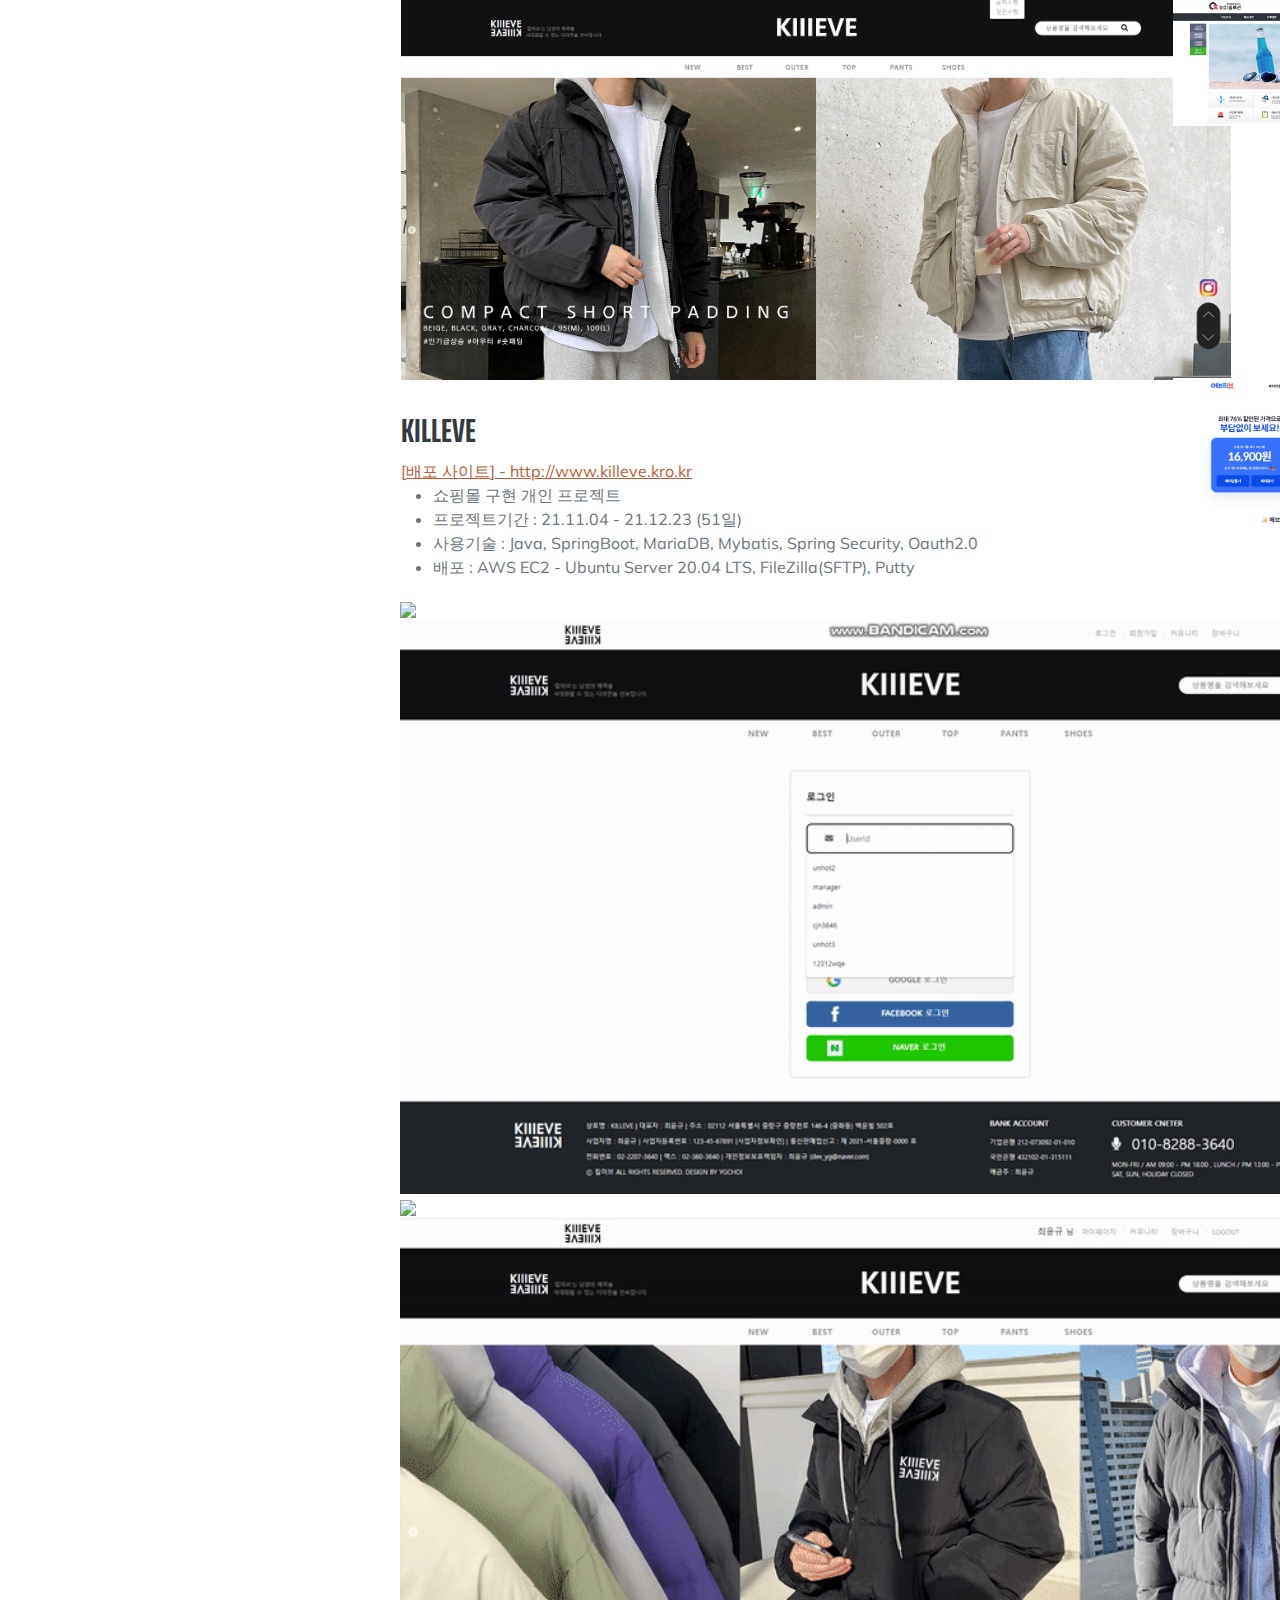
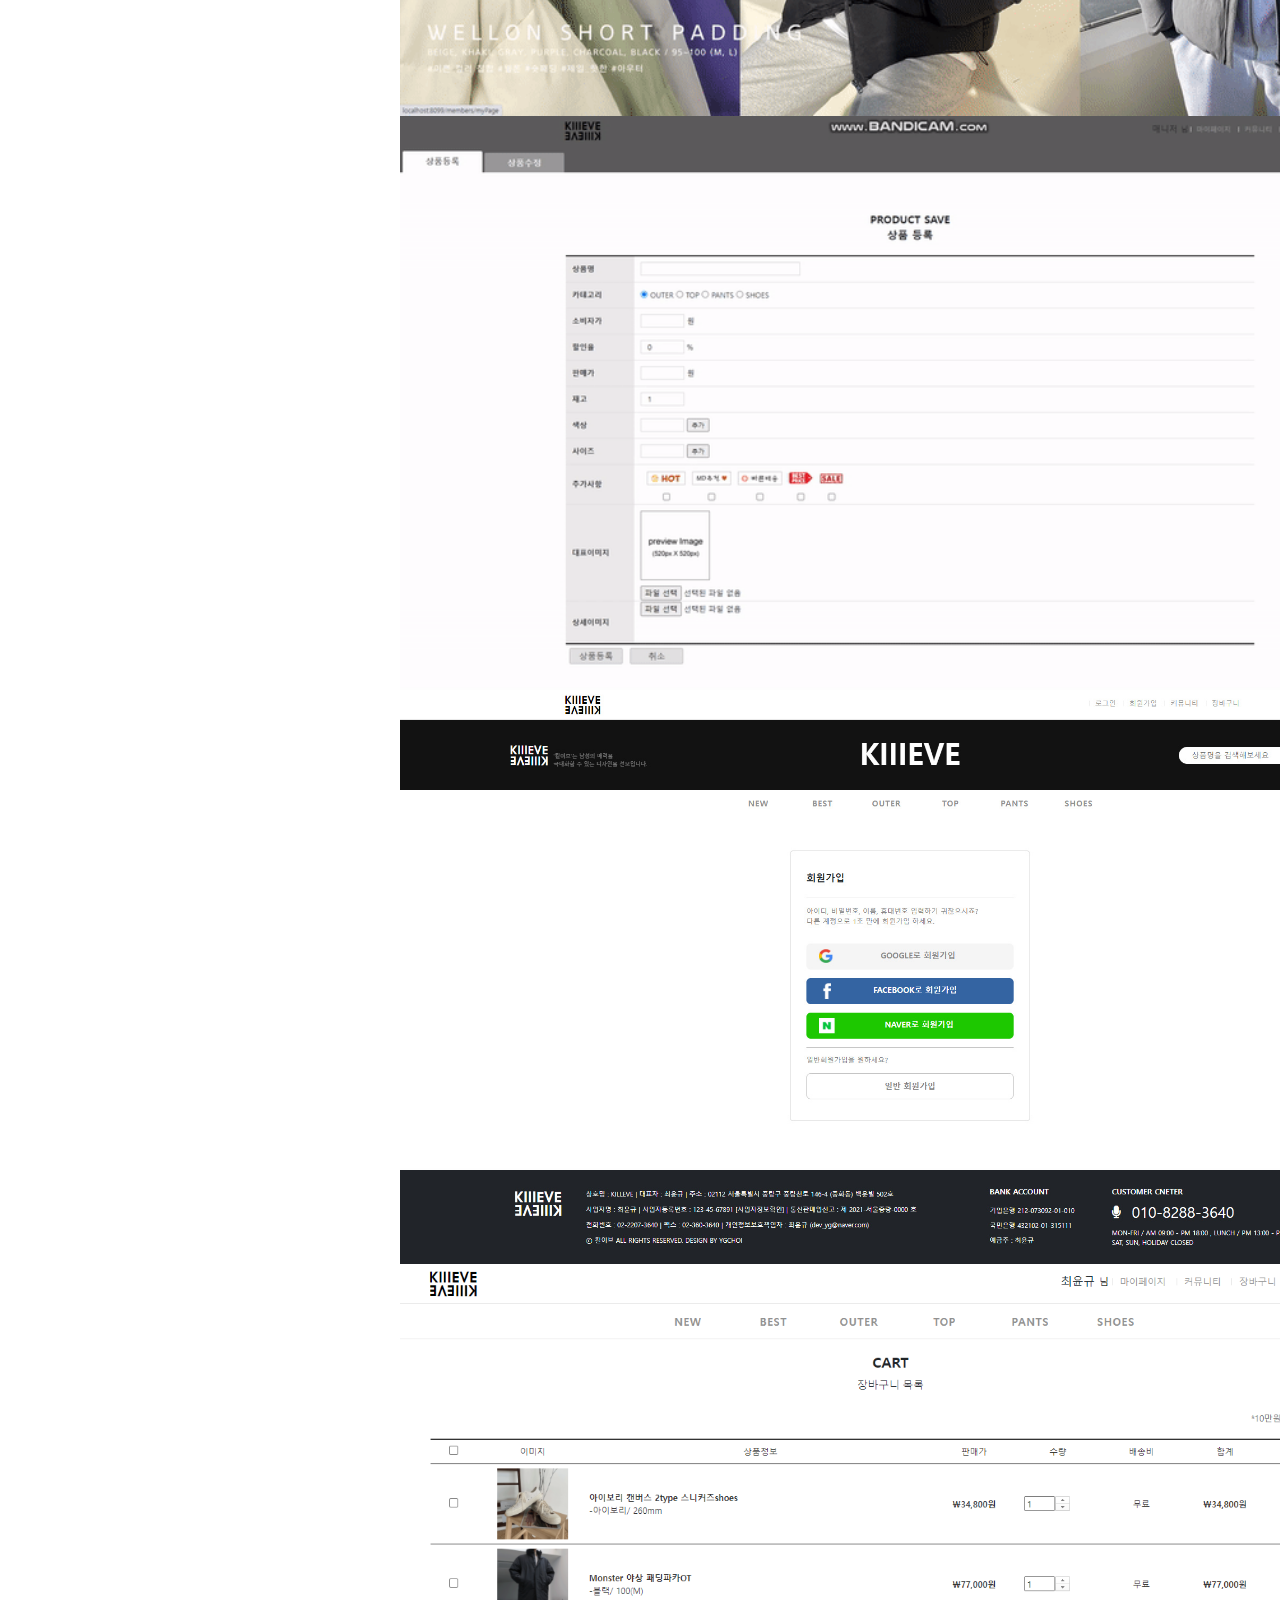
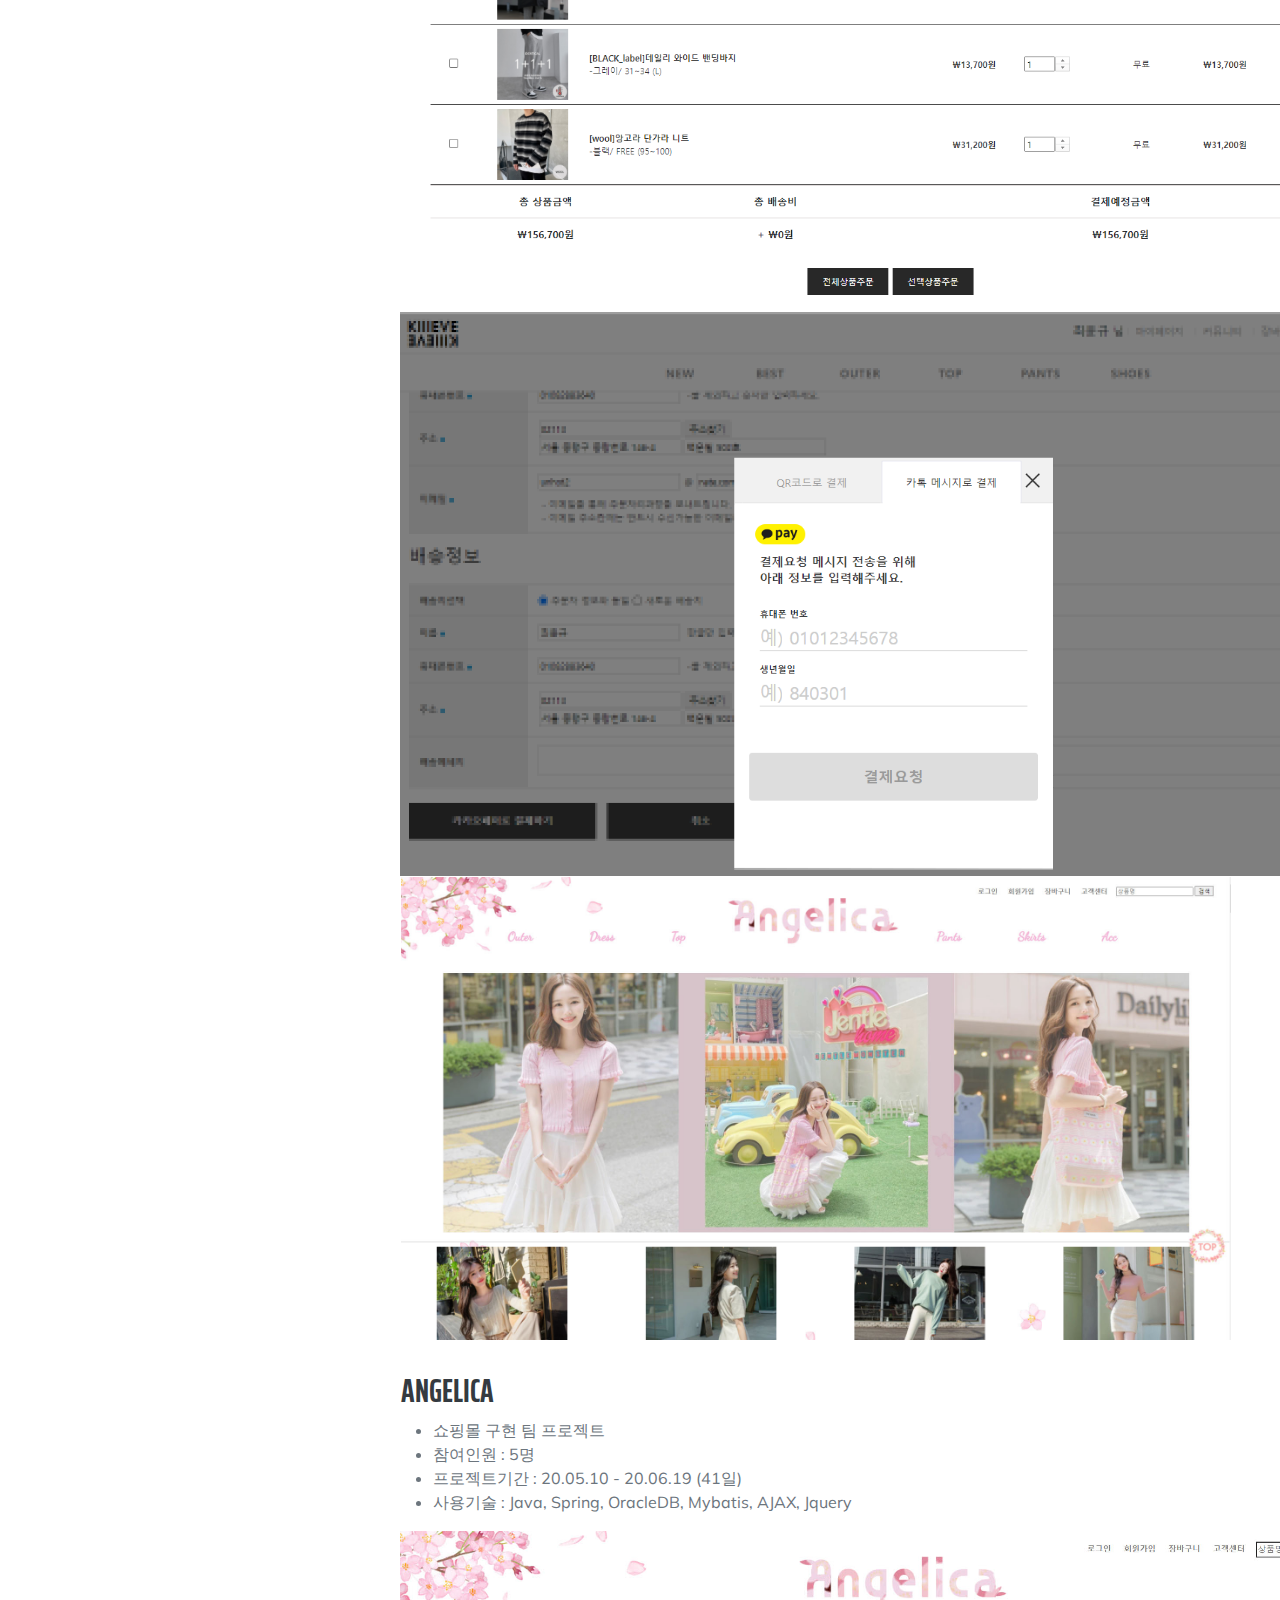
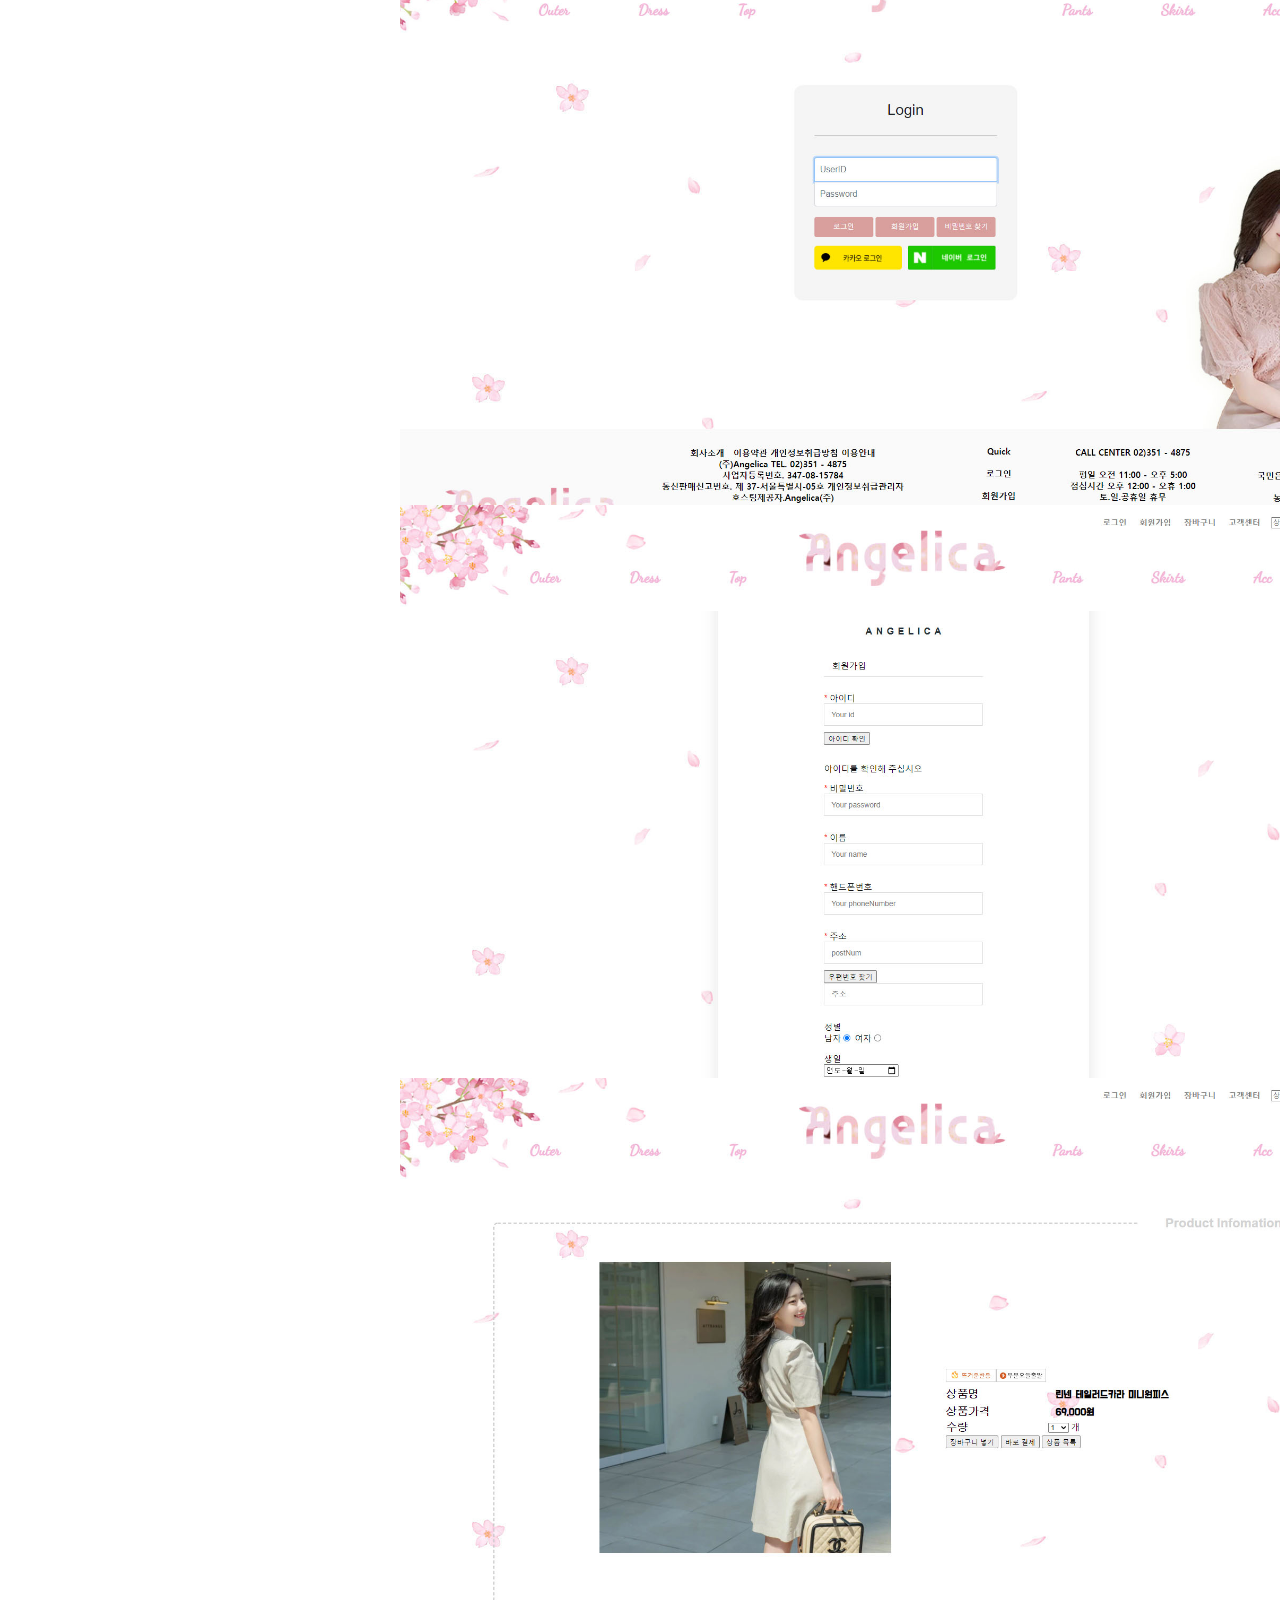
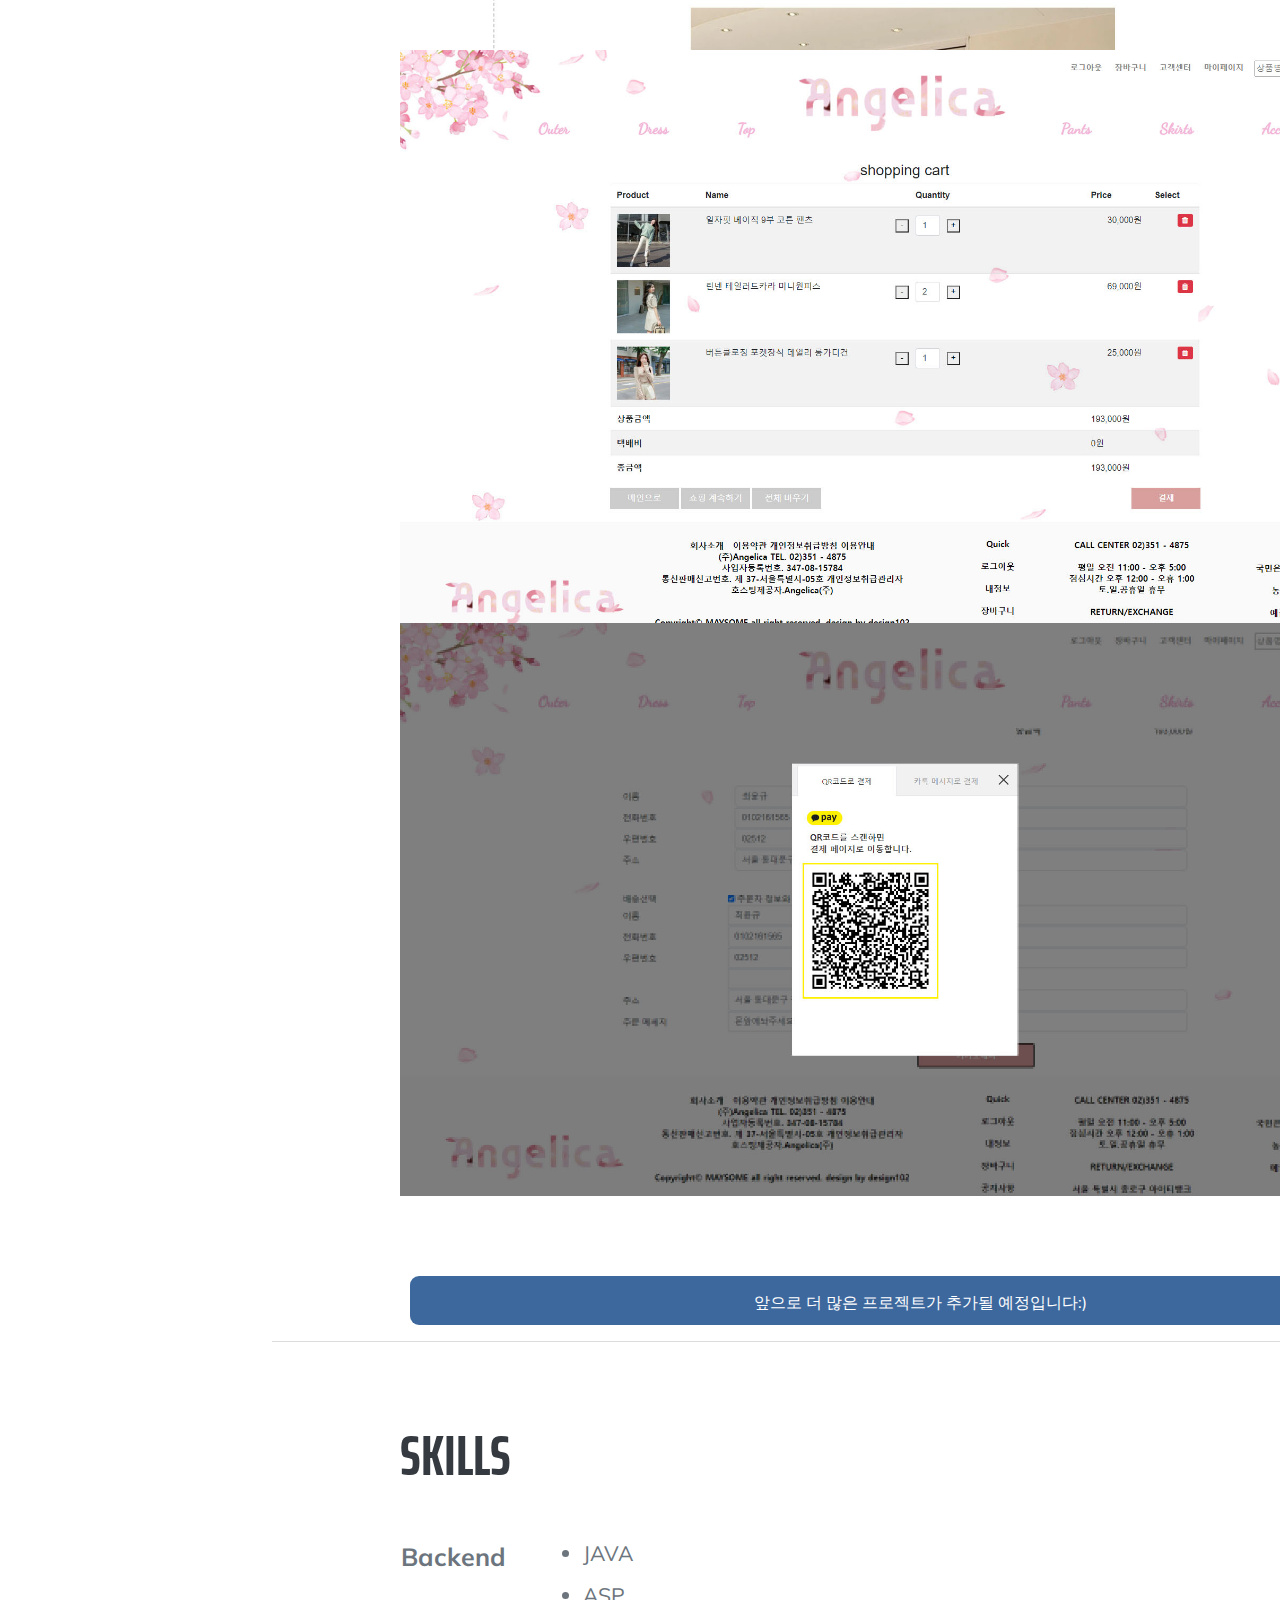
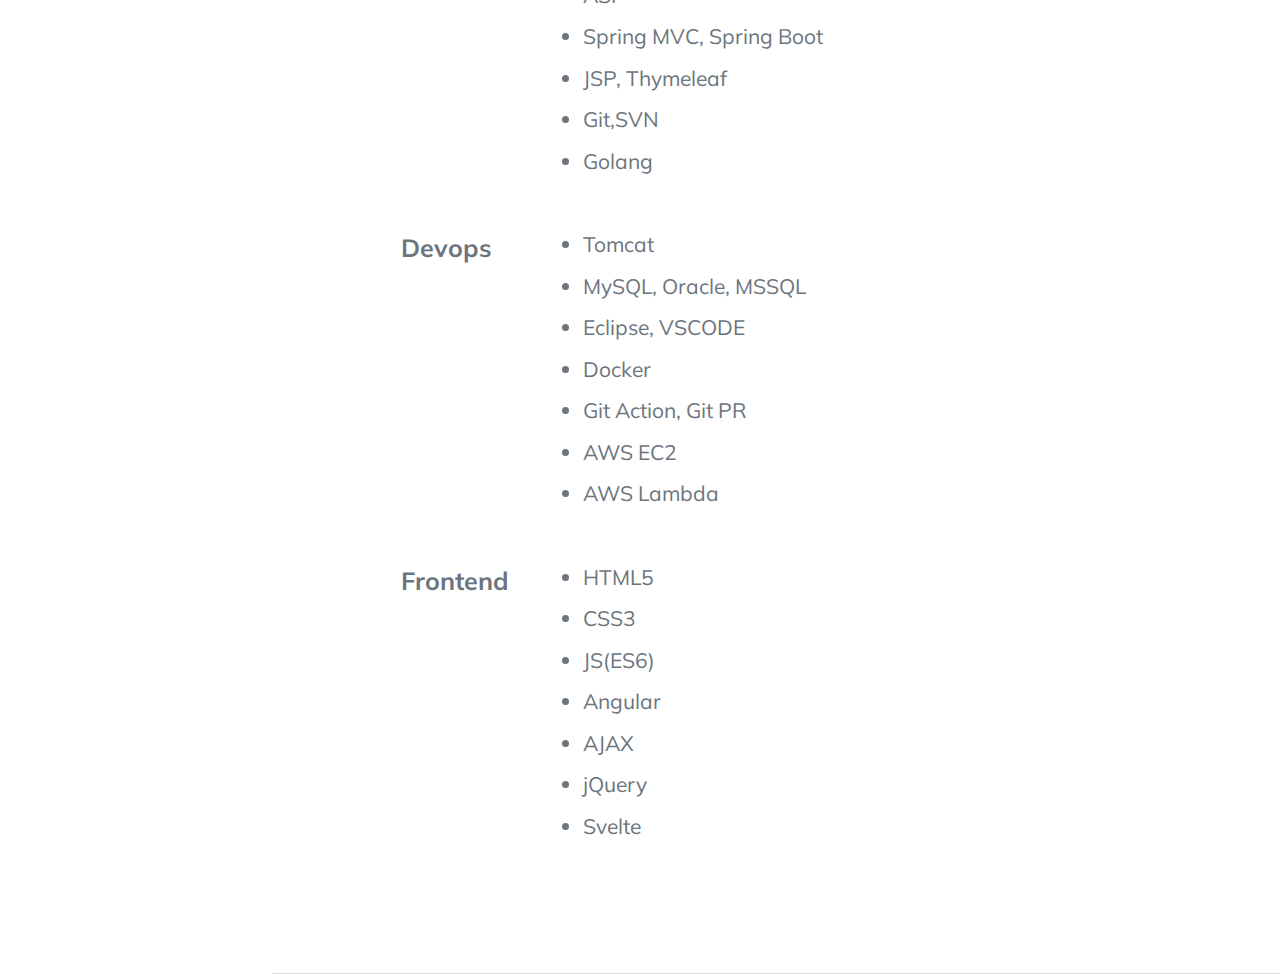
==== commit f9df3f0c: "최신정보 반영 및 CSS 수정" ====
--- a/index.html
+++ b/index.html
@@ -194,13 +194,13 @@
                                 Putty와 FileZilla를 통해 배포하였습니다.
                                 <br>
                                 <H3>NOW</H1>
-                                현재 재직중인 회사에서 배송대행지 솔루션 개발을 하고 있으며, ASP 기반의 솔루션으로 모든 로직을 프로시저 기반으로 동작하여
+                                이전 재직 회사에서 배송대행지 솔루션 개발을 하였으며, ASP 기반의 솔루션으로 모든 로직을 프로시저 기반으로 구축되어
                                 <br>
-                                <Strong>프로시저와 트랜잭션에 관하여 이해하고 있으며 스케줄러를 통한 기능개발도 진행하고 있습니다.</Strong>
+                                <Strong>프로시저와 트랜잭션에 관하여 이해하고 있으며 스케줄러를 통한 기능개발도 진행하였습니다.</Strong>
                                 <br>
                                 또한 배대지에 필요한 각종 세관 API, PG(결제) API, 택배선송장 API, 배송추적 API, 소셜로그인 API 등 <strong>다양한 API 연동 경험</strong>을 쌓고
                                 <br>
-                                고객의 개발요청사항을 접수 및 관리하며 기능개발을 진행하고 있습니다.
+                                고객의 개발요청사항을 접수 및 관리하며 기능개발을 진행하였습니다.
 
                             </p>
                         </div>
@@ -322,6 +322,17 @@
                         </div>
                         <div class="col-md-6 animate-box fadeInRight animated" data-animate-effect="fadeInRight">
                             <div class="progress-wrap">
+                                <h3><strong>Classic ASP</strong></h3>
+                                <div class="progress">
+                                    <div class="progress-bar color-11" role="progressbar" aria-valuenow="60" aria-valuemin="0" aria-valuemax="100" style="width:60%">
+                                        <span>60%</span>
+                                    </div>
+                                </div>
+                            </div>
+                            2년간 Classic ASP를 통하여 배대지 솔루션을 개발해왔으며, 각종 API 연동 및 결제 및 주문시스템 개발을 통하여 ASP 이슈 및 비즈니스 로직 개발을 진행하였습니다.
+                        </div>
+                        <div class="col-md-6 animate-box fadeInRight animated" data-animate-effect="fadeInRight">
+                            <div class="progress-wrap">
                                 <h3><strong>Go lang</strong></h3>
                                 <div class="progress">
                                     <div class="progress-bar color-9" role="progressbar" aria-valuenow="30" aria-valuemin="0" aria-valuemax="100" style="width:30%">
@@ -425,12 +436,13 @@
                             <li>솔루션 기능테스트 및 유지보수</li>
                         </ul>
                         <p>
-                            ASP 기반의 솔루션으로서 MSSQL을 사용하여 100% 프로시저로 통신하는 솔루션으로서 해외 구매대행, 배송대행, 재고관리 등 다양한 기능의 대하여 개발 및 유지보수를 진행하였습니다.
-                            <br>또한 소셜로그인, 관세청, 택배선송장, 카카오톡 알림톡, PG 결제 시스템 등 다양한 API 연동개발을 진행하고 고객의 개발요구사항 접수 및 관리 업무를 진행하고 있습니다.
+                            ASP 기반의 솔루션으로서 MSSQL을 사용하여 100% 프로시저로 통신하는 솔루션으로서 해외 구매대행, 배송대행, 재고관리 및 주문생성과 결제시스템 등 다양한 기능의 대하여 개발 및 유지보수를 진행하였습니다.
+                            <br>또한 소셜로그인, 관세청, 택배선송장, 카카오톡 알림톡, PG 결제 시스템 등 다양한 API 연동개발을 진행하고 클라이언트의 
+                            <br>개발요구사항을 직접 소통하며 관리 및 개발을 진행하였습니다.
                         </p>
                         <img class="izsolution" src="/img/izsolution.jpg" alt="이지솔루션">
                     </div>
-                    <div class="flex-shrink-0"><span class="text-primary">2022.03 - 현재재직중</span></div>
+                    <div class="flex-shrink-0"><span class="text-primary">2022.03 - 2024.03</span></div>
                 </div>
                 <div class="d-flex flex-column flex-md-row justify-content-between mb-5">
                     <div class="flex-grow-1">
@@ -447,11 +459,11 @@
                         </ul>
                         <p>
                             외부프로젝트로 진행하고 있으며, OTT공유 플랫폼 서비스입니다. Golang, Svelte를 기반으로 AWS Lambda를 통해<br>
-                            작동하는 프로젝트로 해당 프로젝트를 진행하며, AWS에 대해 익히고 있으며 Slack을 통한 협업 및 Git Action, Git PR, Docker의 사용법을 경험하고 개발 및 배포를 담당하고 개선사항을 개발하고 있습니다.
+                            작동하는 프로젝트로 해당 프로젝트를 진행하며, AWS에 대해 익히고 있으며 Slack을 통한 협업 및 Git Action, Git PR, Docker의 사용법을 경험하고 개발 및 배포를 담당하고 개선사항을 개발하였습니다.
                         </p>
                         <img class="everyview" src="/img/everyview.jpg" alt="에브리뷰">
                     </div>
-                    <div class="flex-shrink-0"><span class="text-primary">2022.12 - 현재진행중</span></div>
+                    <div class="flex-shrink-0"><span class="text-primary">2022.12 - 2023.07</span></div>
                 </div>
             </div>
         </section>
@@ -468,7 +480,7 @@
                         <td style="display: flex;">
                             <div class="col-11">
                                 <h3>KILLEVE</h3>
-                                <a href="http://yg.killeve.kro.kr" target="_blank">[배포 사이트] - http://yg.killeve.kro.kr</a>
+                                <a href="http://www.killeve.kro.kr" target="_blank">[배포 사이트] - http://www.killeve.kro.kr</a>
                                 <ul>
                                     <li>쇼핑몰 구현 개인 프로젝트</li>
                                     <li>프로젝트기간 : 21.11.04 - 21.12.23 (51일)</li>
--- a/css/main.css
+++ b/css/main.css
@@ -11,6 +11,14 @@
   }
 
   .daedongHome {
+    width: 100%;
+  }
+  
+  .izsolution {
+    width: 100%;
+  }
+
+  .everyview {
     width: 100%;
   }
 
@@ -233,6 +241,9 @@
   .progress-bar.color-10 {
     background: #ffc99a;
   }
+  .progress-bar.color-11 {
+    background: #3873bd;
+  }
 
 
   /* 퍼센트  설정 */
@@ -292,6 +303,12 @@
     right: -125px;
   }
 
+  .progress-bar.color-11 span {
+    color: #3873bd;
+    top: -17px;
+    right: -125px;
+  }
+
    /* PROGRESS 원 설정 */
   .progress-bar.color-1:after {
     background: #2c98f0;
@@ -352,6 +369,12 @@
     position: absolute;
     top: -2px;
     right: 248px;
+  }
+  .progress-bar.color-11:after {
+    background:#3873bd;
+    position: absolute;
+    top: -2px;
+    right: 197px;
   }
 }
 
@@ -362,36 +385,36 @@
   	
   	.eppsHome {
 	    position: absolute;
-	    top: 5499px;
+	    top: 5387px;
 	    left: 1173px;
 	    width: 254px;
  	}
 
 	.erpHome {
 	    position: absolute;
-	    top: 5773px;
+	    top: 5659px;
 	    left: 1173px;
 	    width: 254px;
   	}
 
 	.daedongHome {
 	    position: absolute;
-	    top: 6093px;
+	    top: 5982px;
 	    left: 1173px;
 	    width: 254px;
   	}
 
     .izsolution {
       position: absolute;
-      top: 6391px;
+      top: 6306px;
       left: 1173px;
       width: 254px;
     }
   
     .everyview {
       position: absolute;
-      top: 6778px;
+      top: 6695px;
       left: 1173px;
-      width: 254px;
+      width: 284px;
     }
 }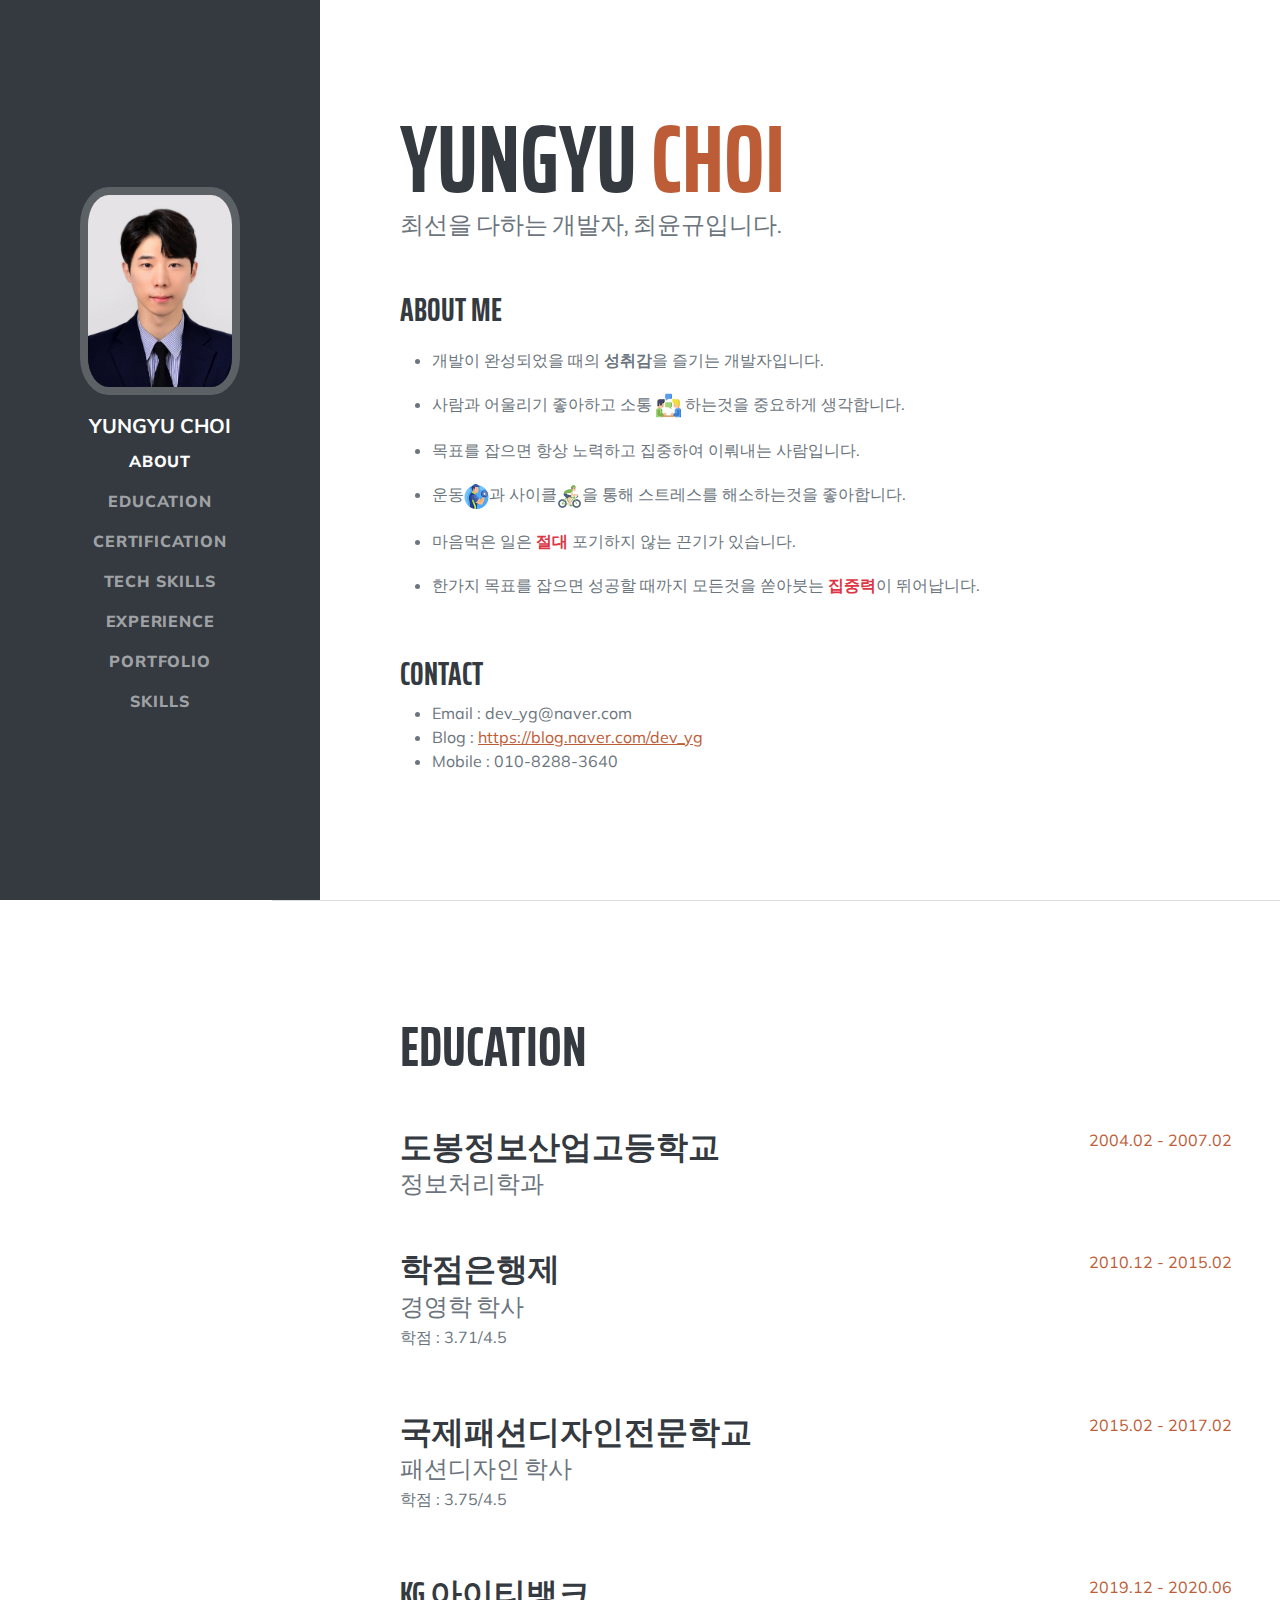
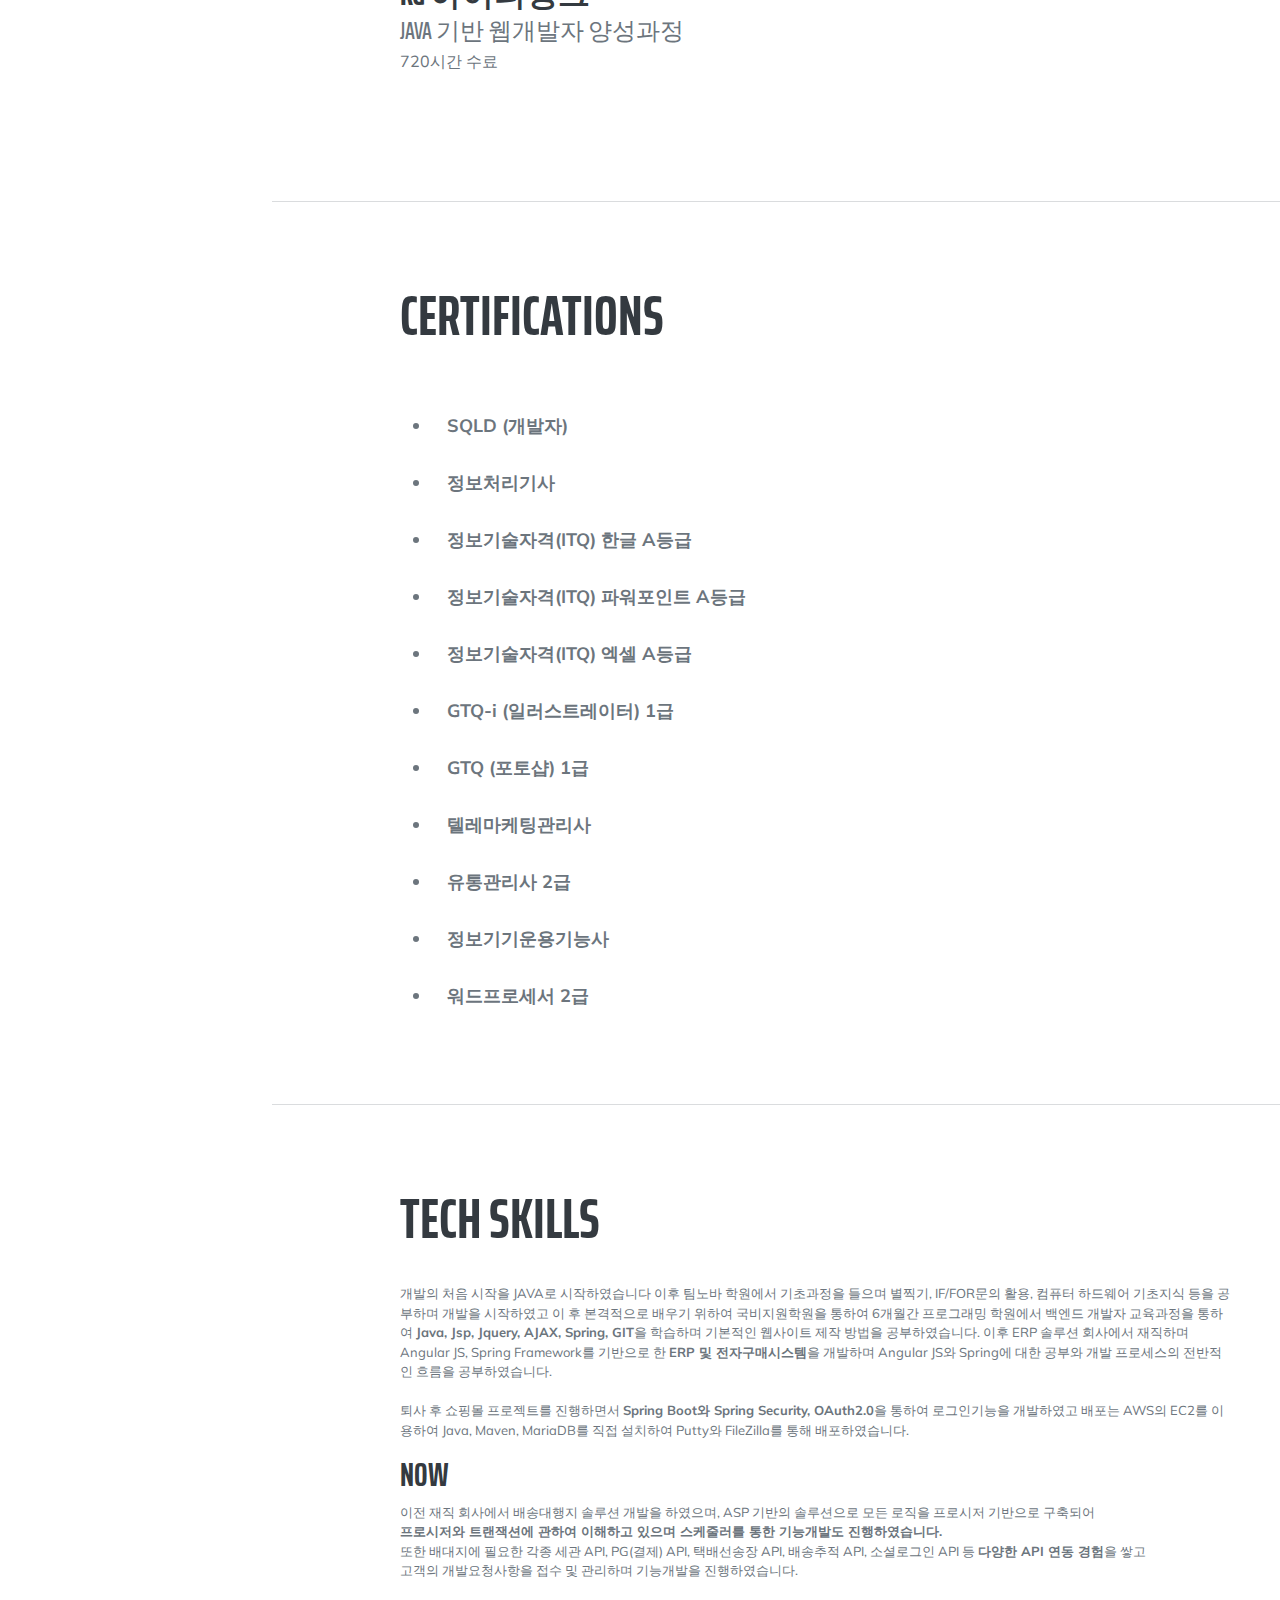
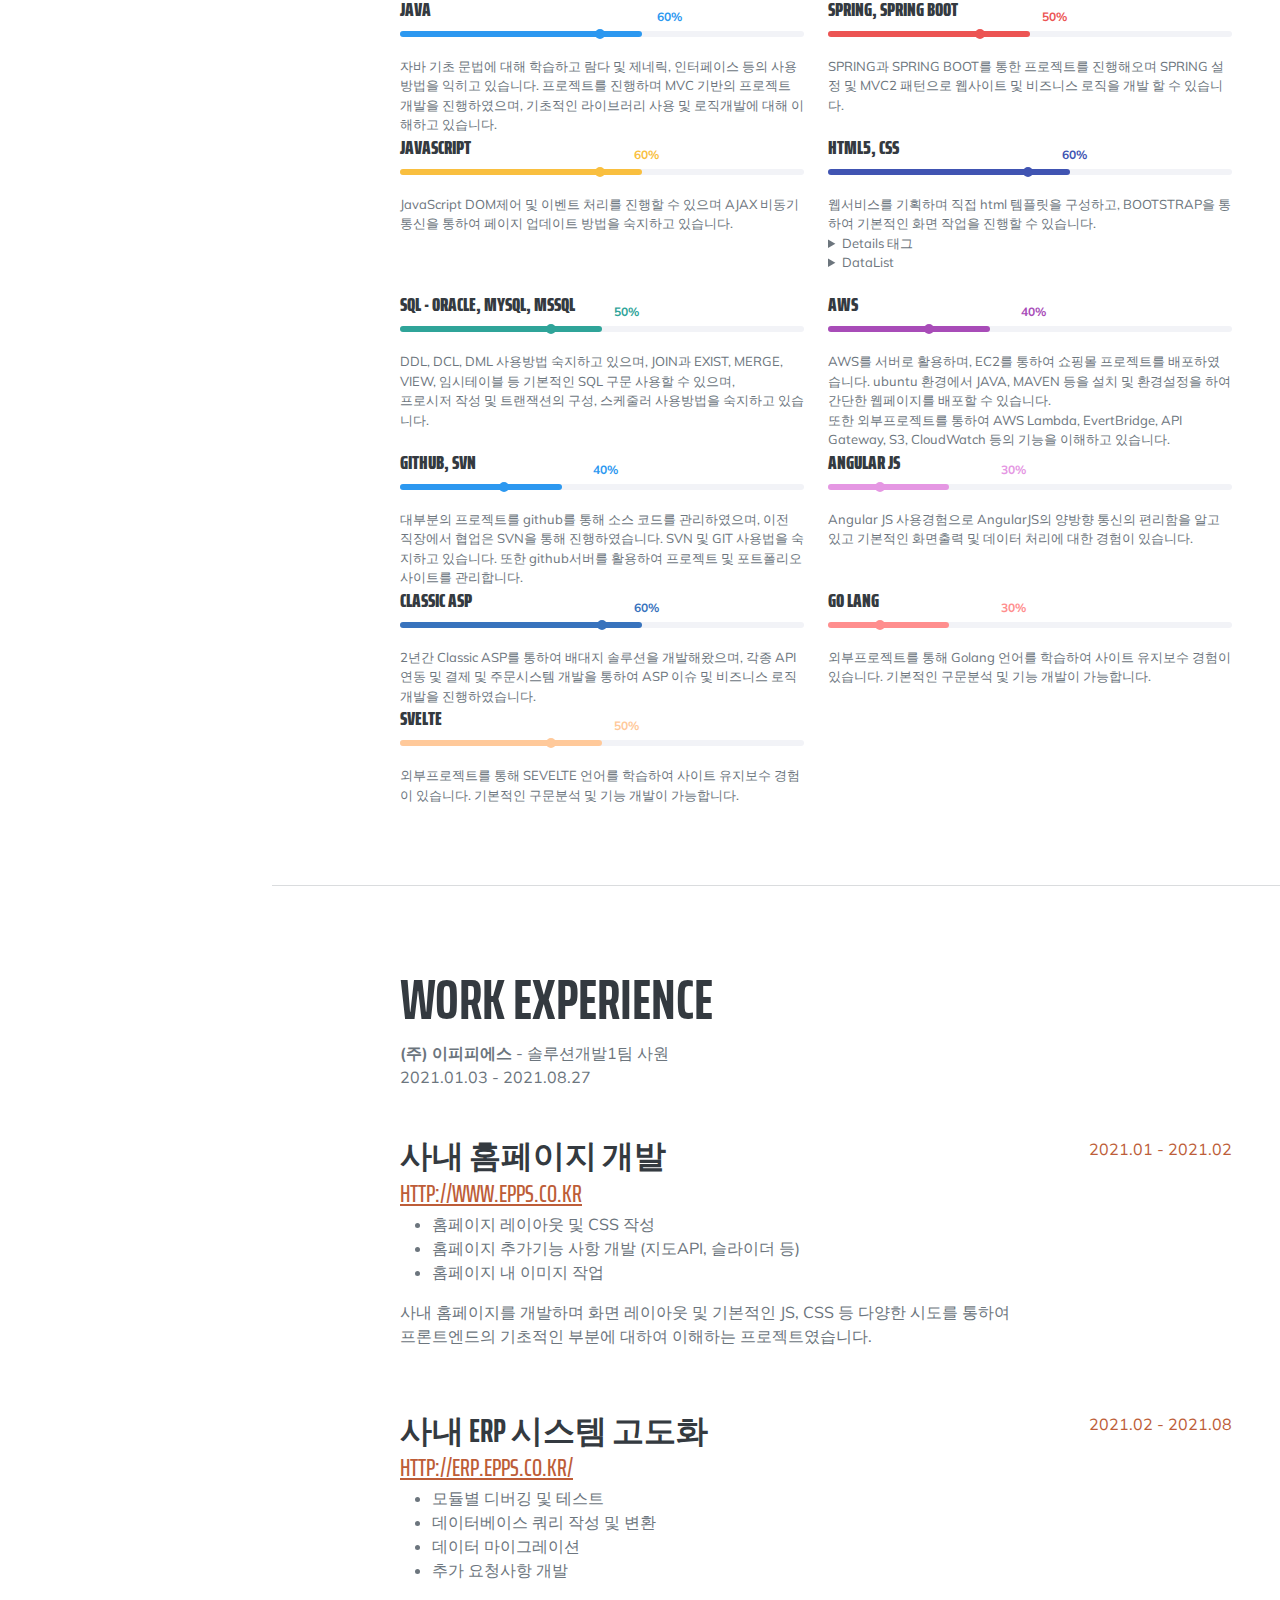
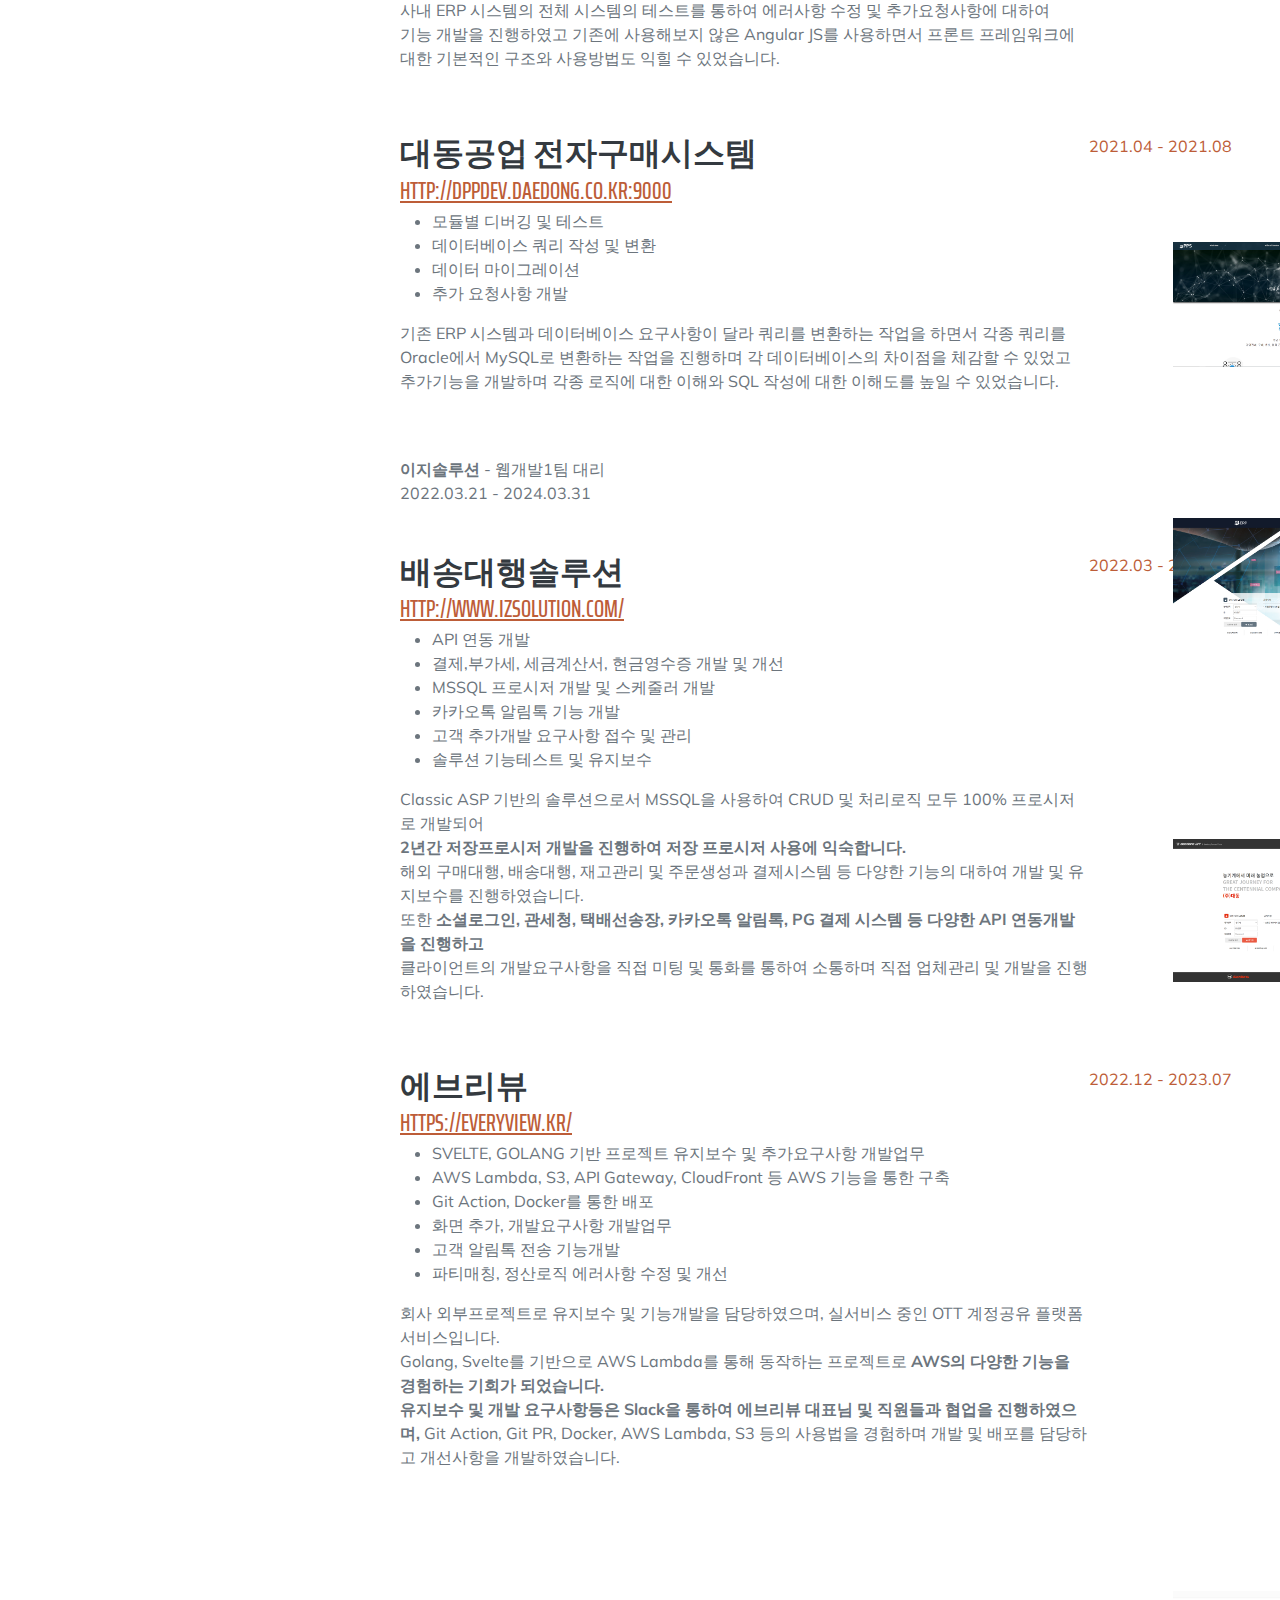
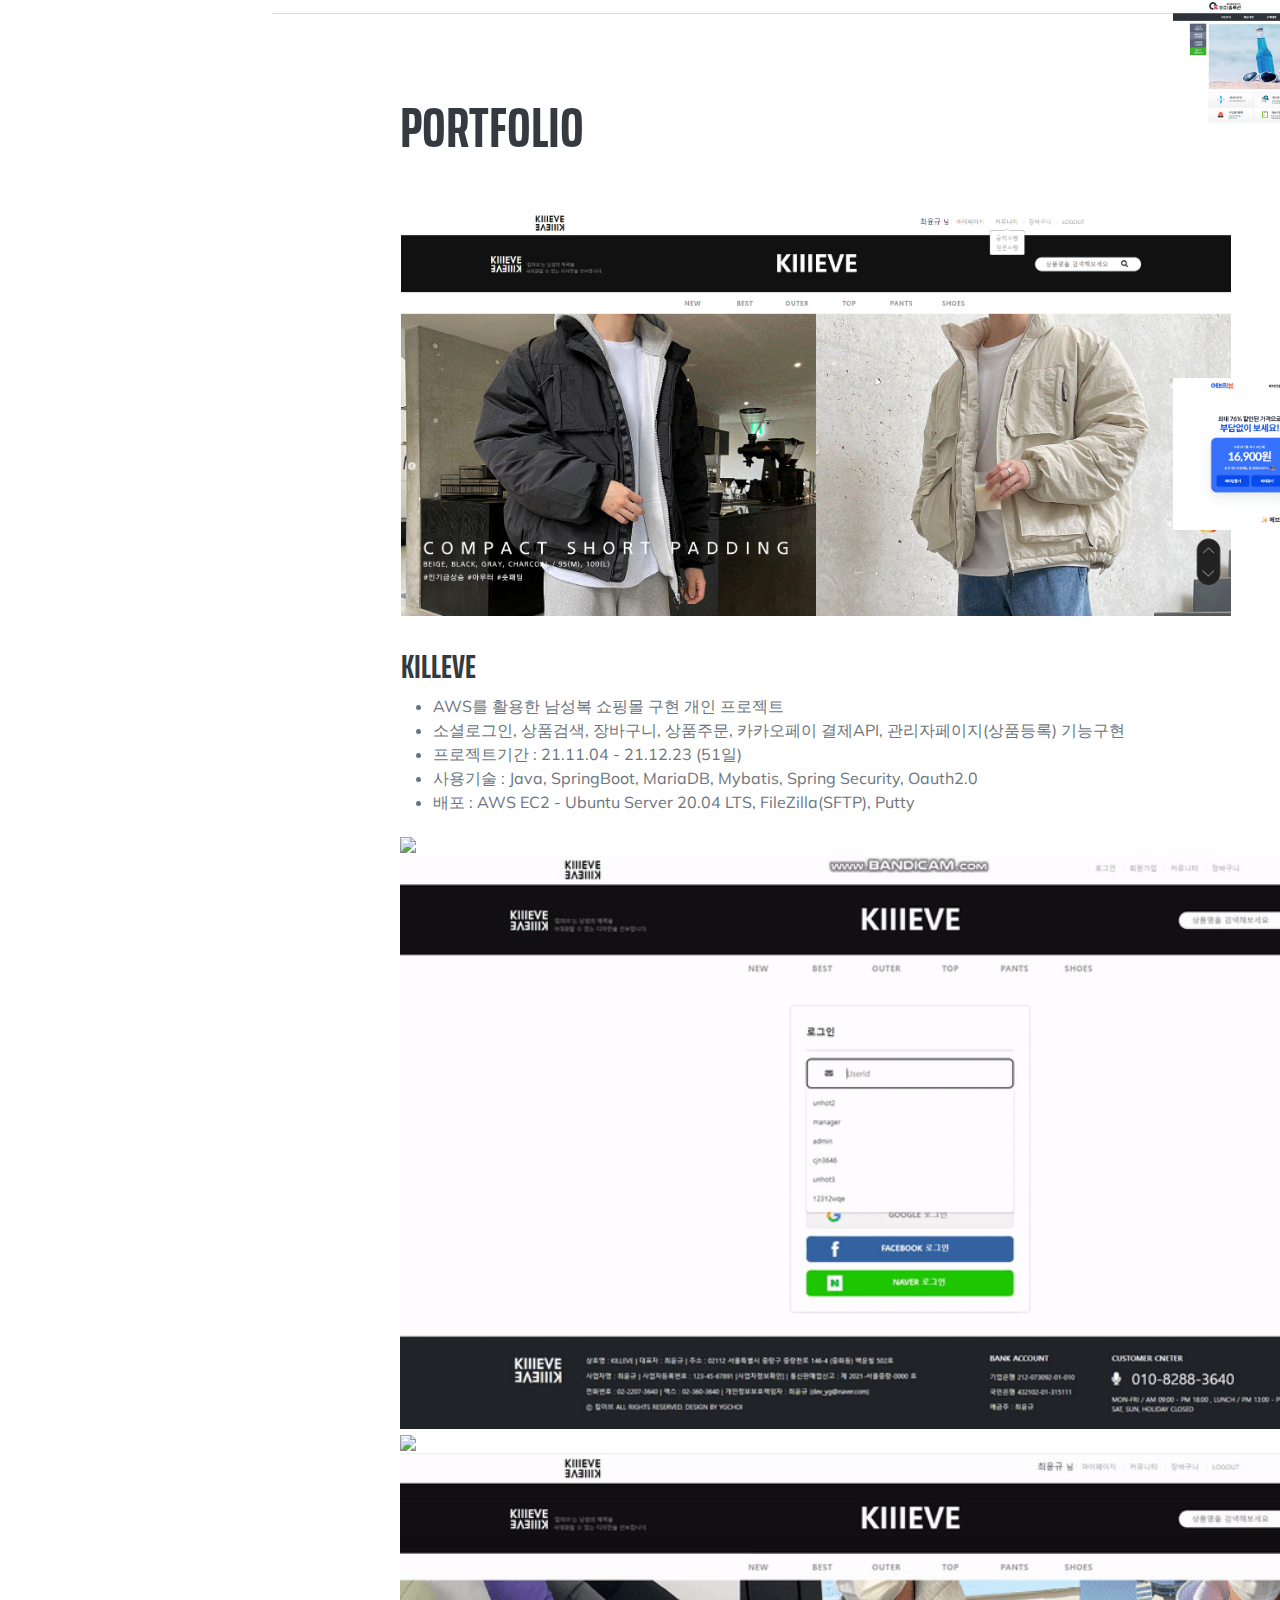
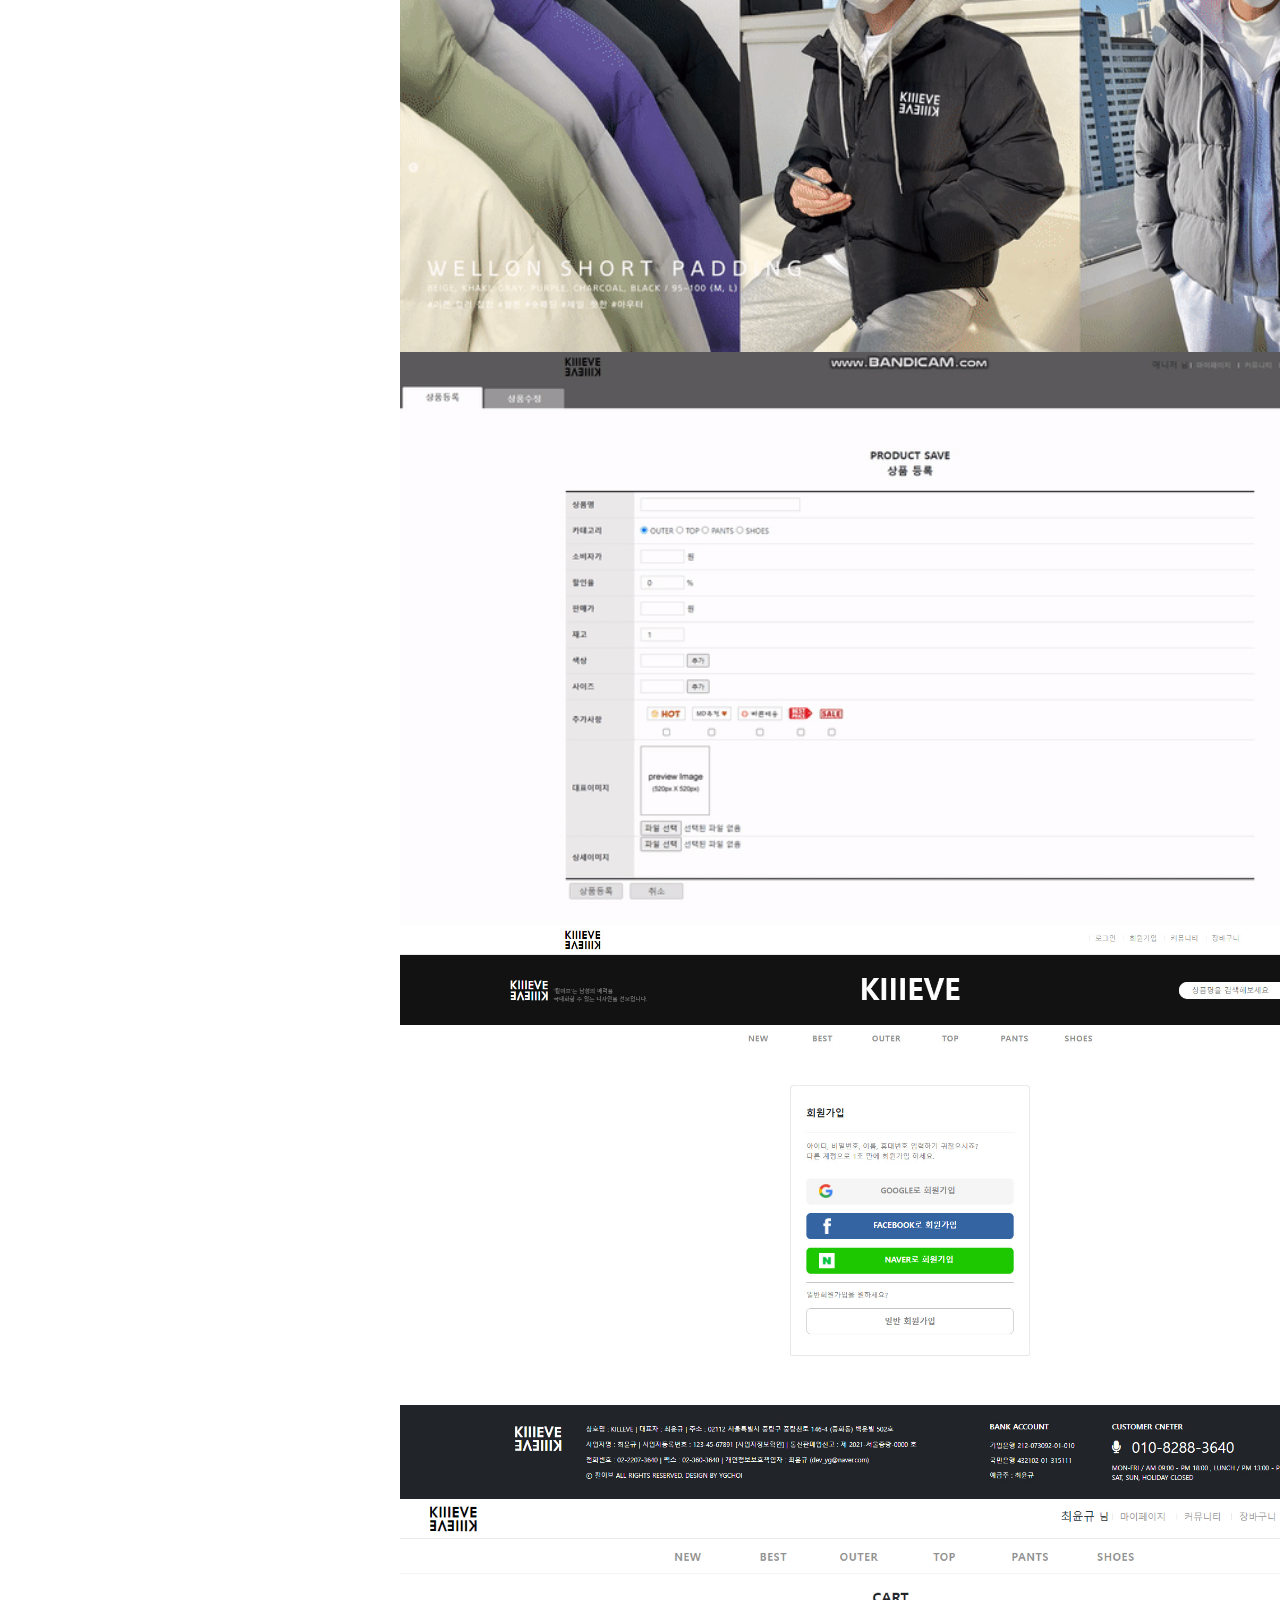
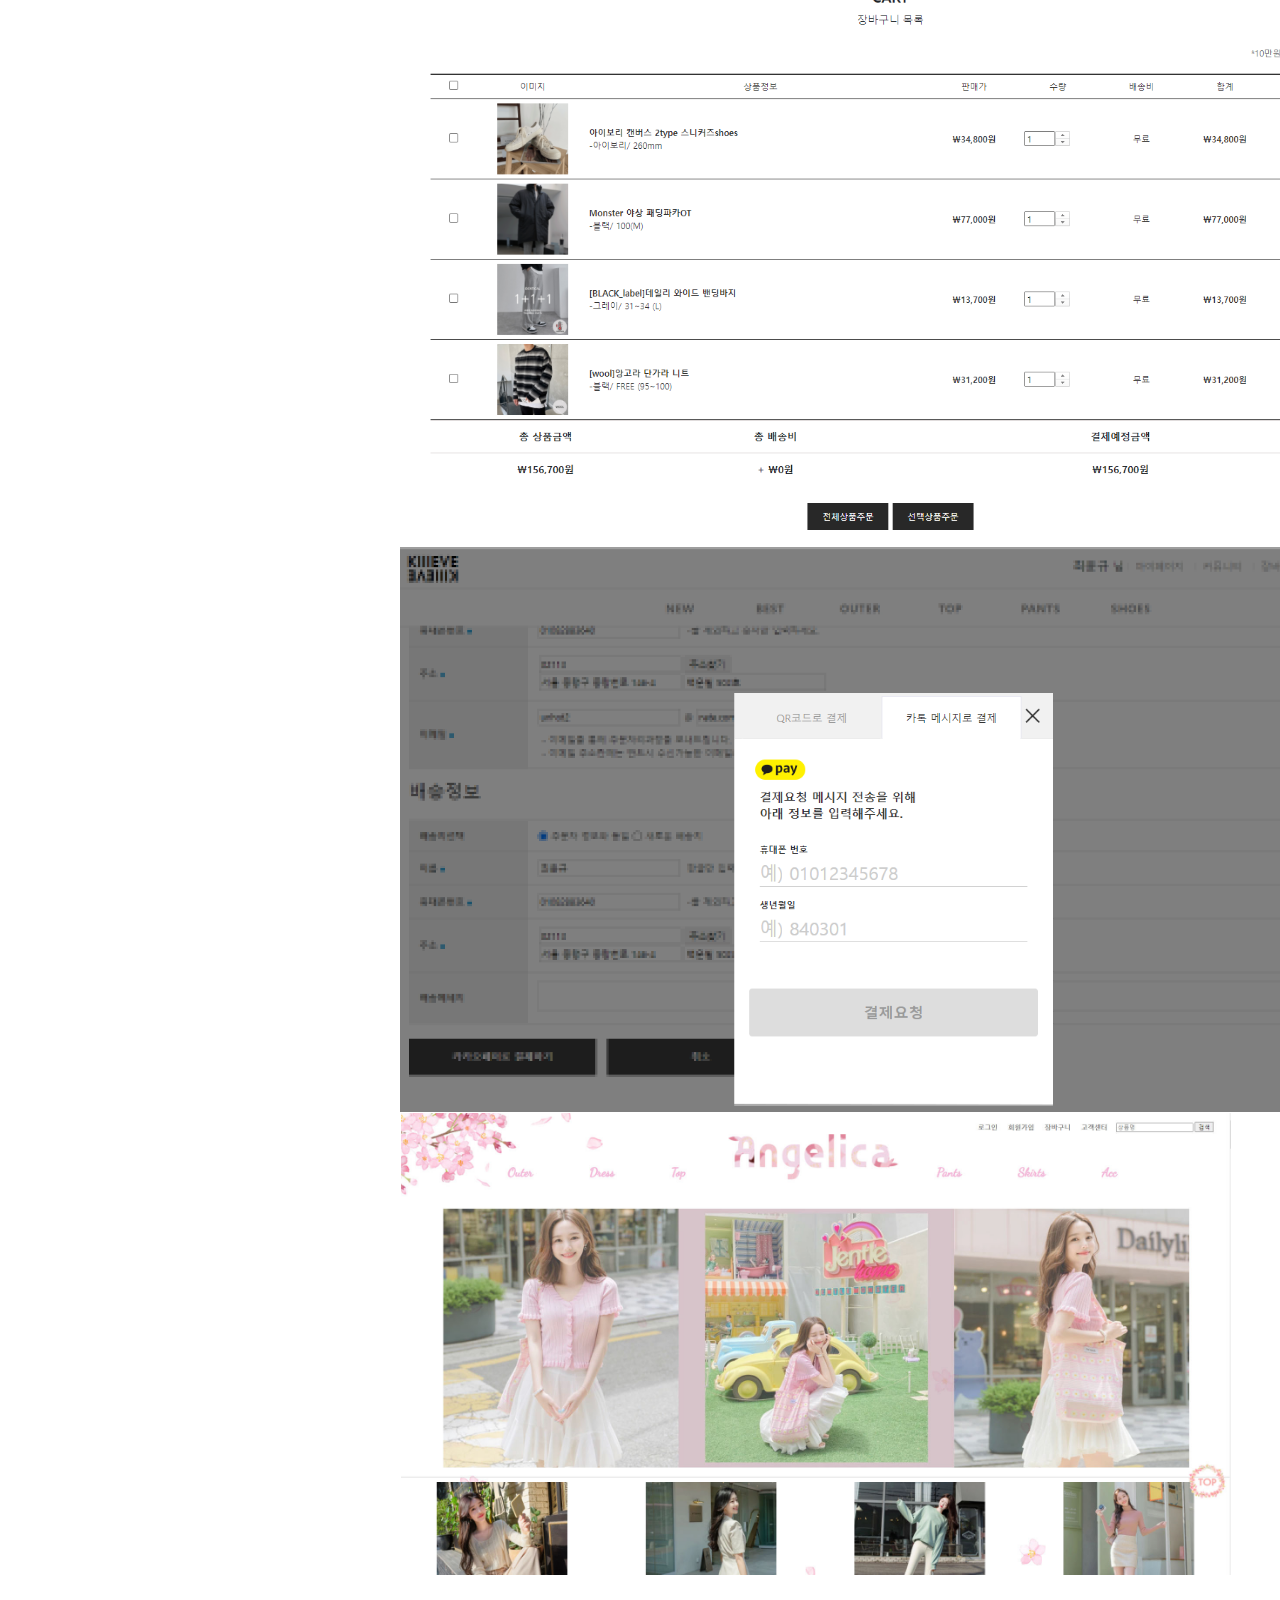
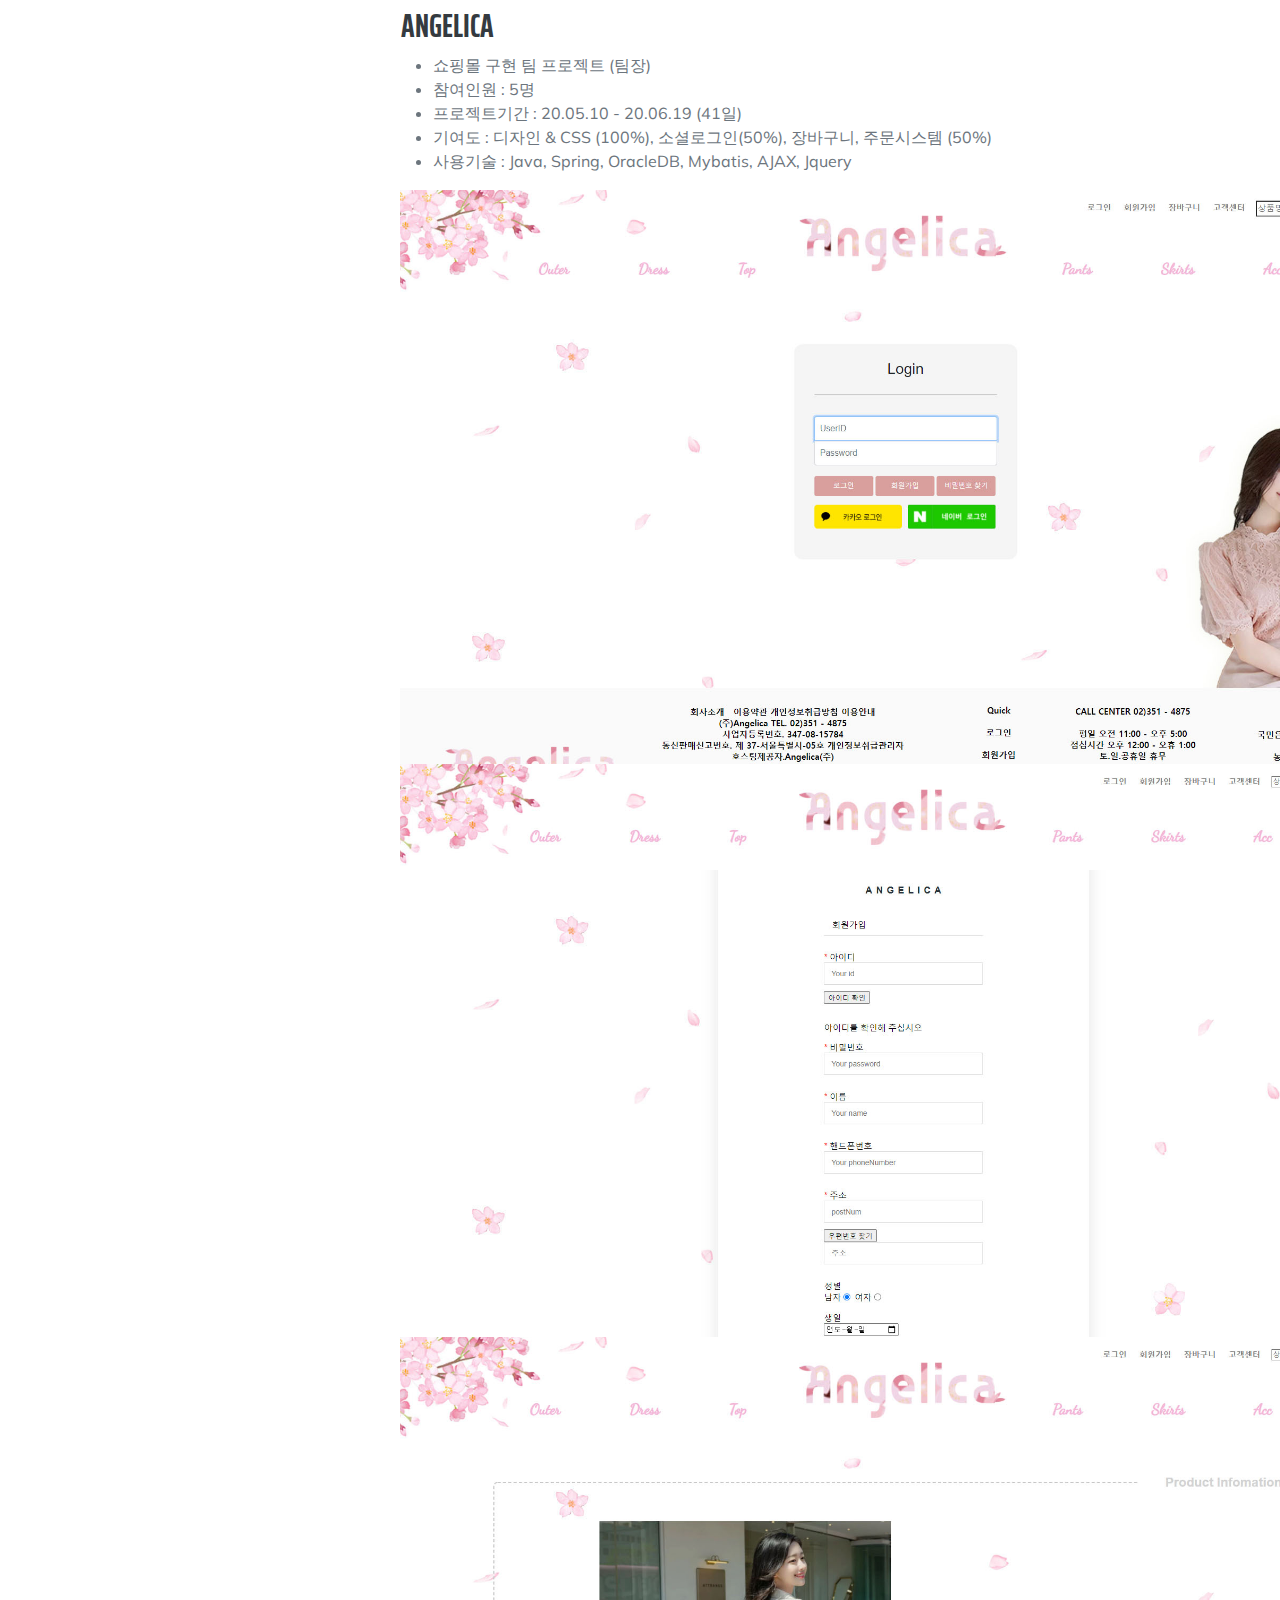
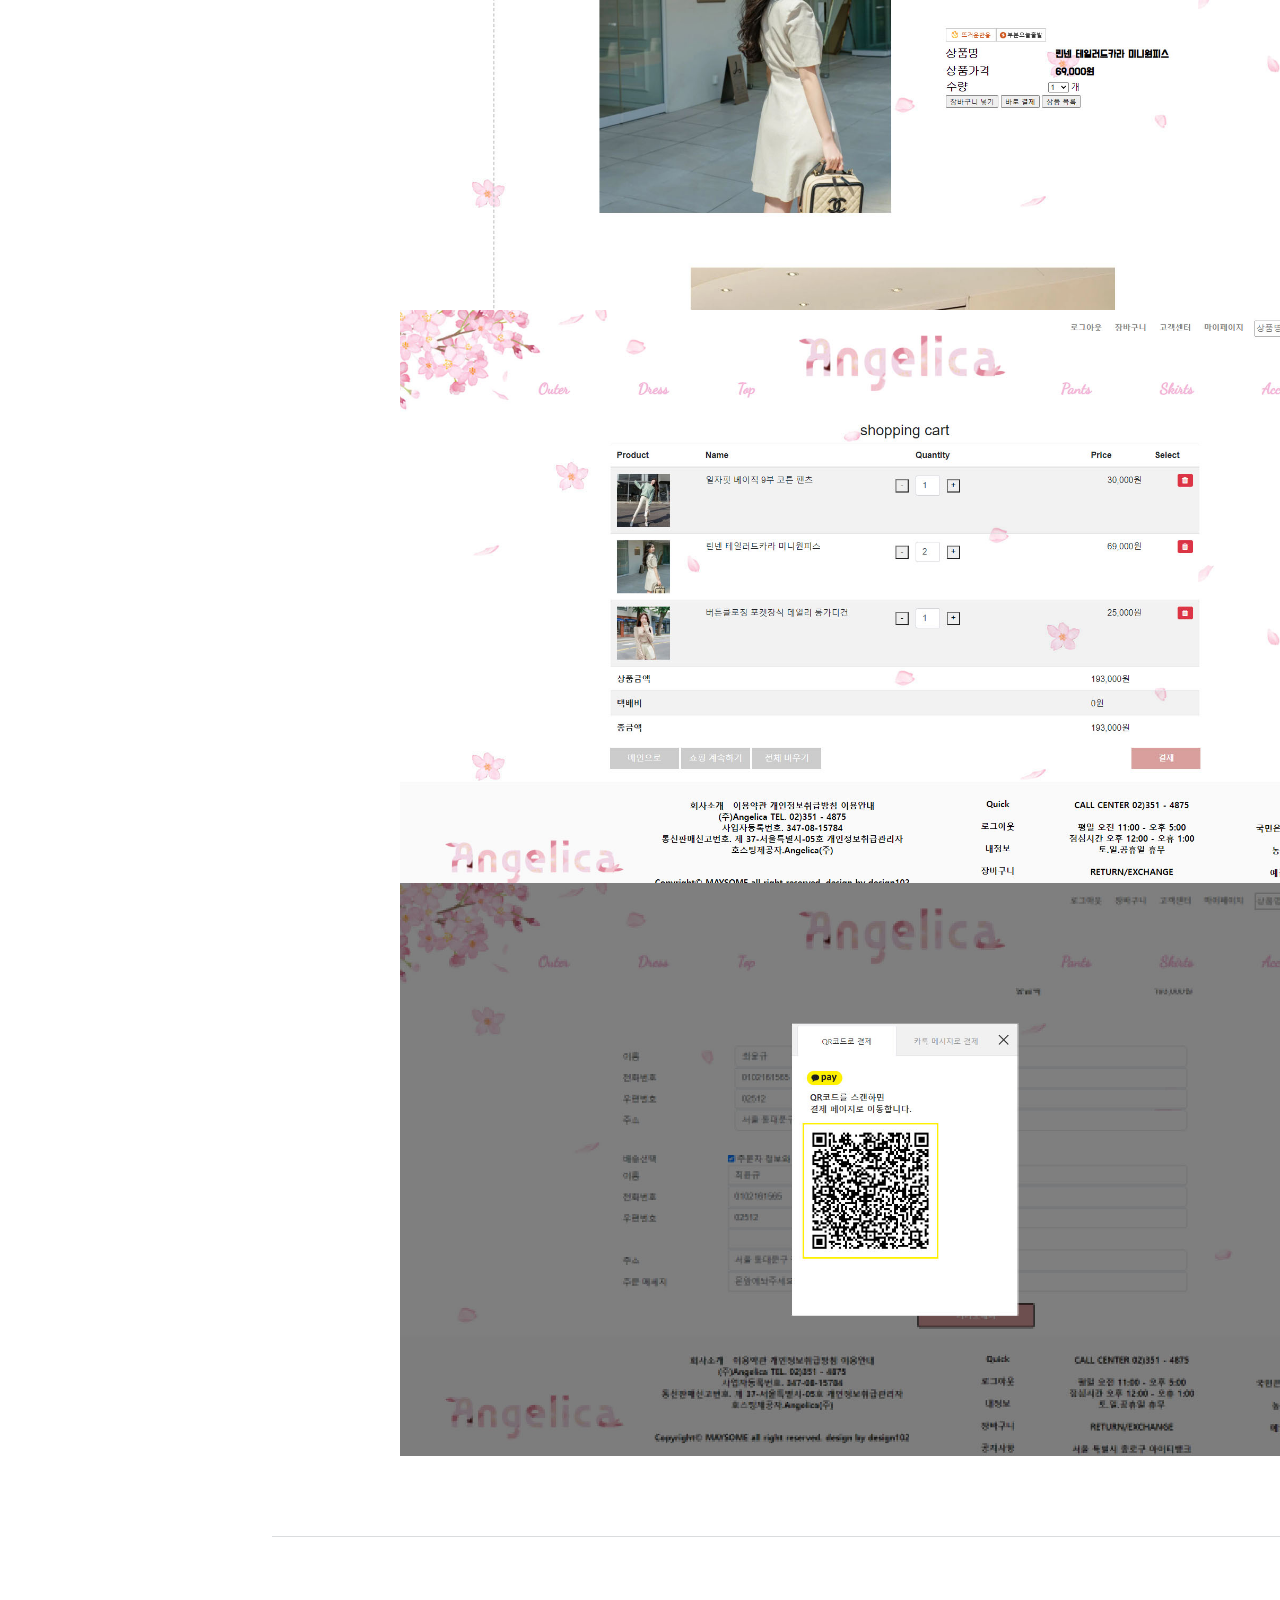
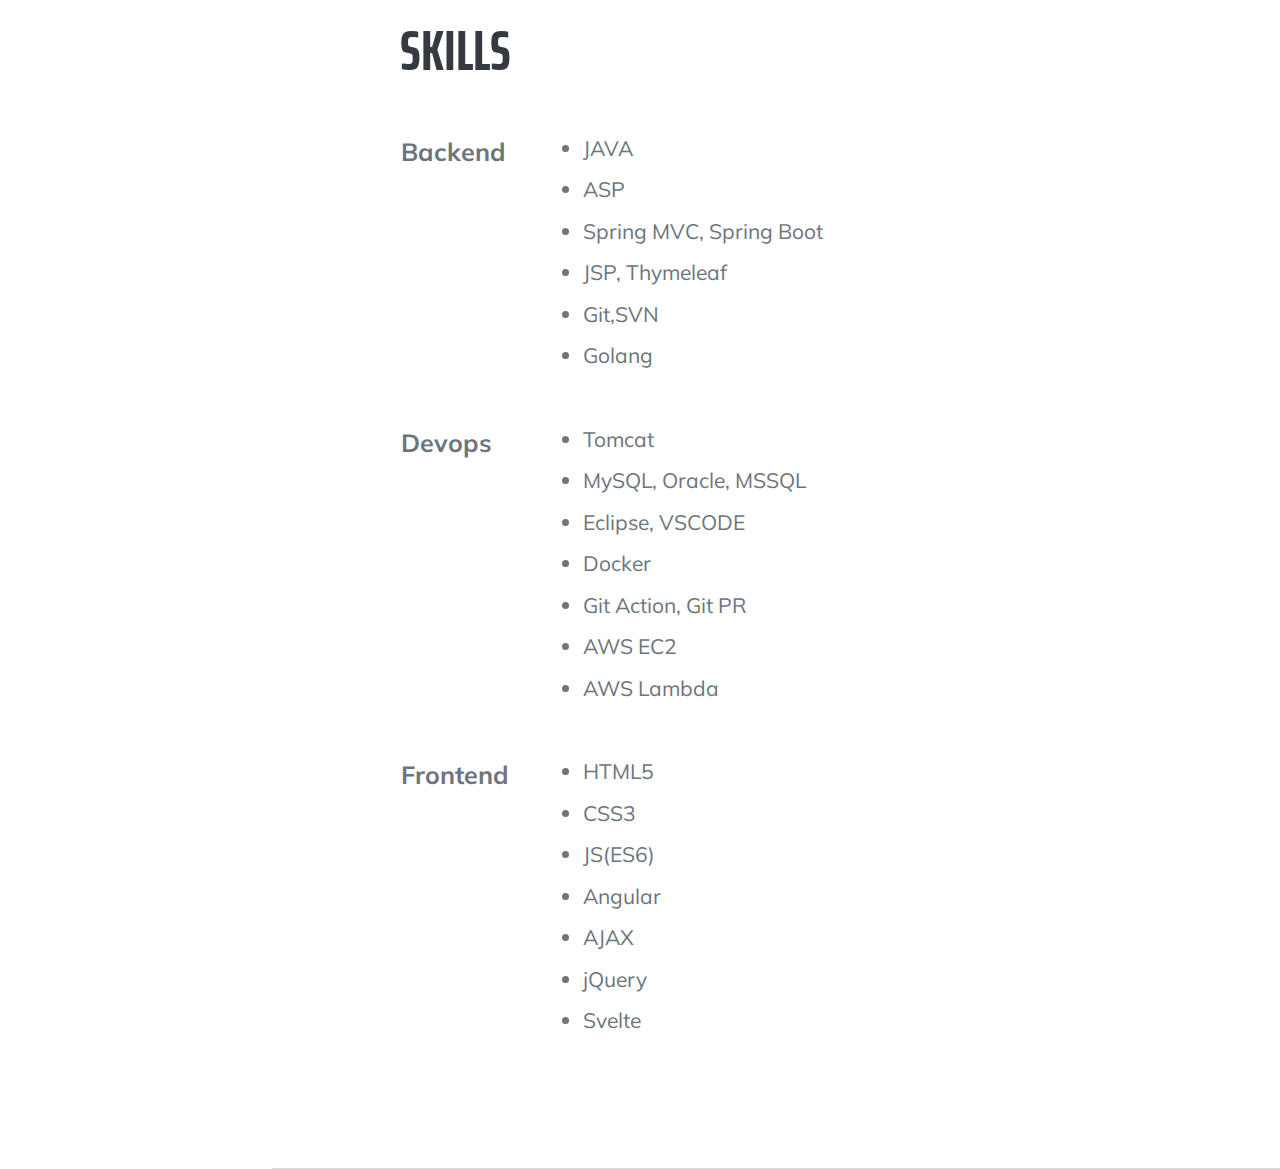
==== commit a968b5a3: "내용수정 24/07/29" ====
--- a/index.html
+++ b/index.html
@@ -60,7 +60,7 @@
                 <p class="lead mb-5"></p>
                 <h3>ABOUT ME</h3>
                 <ul class="introduce">
-                    <li>시작이 <u>늦은만큼 더욱 열심히</u> 하는 개발자입니다.</li>
+                    <!-- <li>시작이 <u>늦은만큼 더욱 열심히</u> 하는 개발자입니다.</li> -->
                     <li>개발이 완성되었을 때의 <b>성취감</b>을 즐기는 개발자입니다.</li>
                     <li>사람과 어울리기 좋아하고 소통 <img src="/img/icon/talk.png"> 하는것을 중요하게
                         생각합니다.</li>
@@ -69,13 +69,15 @@
                         사이클<img src="/img/icon/bicycle.png">을 통해 스트레스를 해소하는것을 좋아합니다.
                     </li>
                     <li>마음먹은 일은 <b class="text-danger">절대</b> 포기하지 않는 끈기가 있습니다.</li>
+                    <li>한가지 목표를 잡으면 성공할 때까지 모든것을 쏟아붓는 <b class="text-danger">집중력</b>이 뛰어납니다.</li>
                 </ul>
                 <p class="lead mb-5"></p>
                 <h3>Contact</h3>
                 <ul>
                     <li>Email : dev_yg@naver.com</li>
-                    <li>Github : <a href="https://github.com/unhot2" target="_blank">https://github.com/unhot2</a></li>
+                    <!-- <li>Github : <a href="https://github.com/unhot2" target="_blank">https://github.com/unhot2</a></li> -->
                     <li>Blog : <a href="https://blog.naver.com/dev_yg" target="_blank">https://blog.naver.com/dev_yg</a></li>
+                    <li>Mobile : 010-8288-3640</li>
                 </ul>
                 <!-- <div class="social-icons">
                         <a class="social-icon" href="#!"><i class="fab fa-linkedin-in"></i></a>
@@ -212,7 +214,8 @@
                                         <span>60%</span>
                                     </div>
                                 </div>
-                                자바 기초 문법에 대해 학습하고 람다 및 제네릭, 인터페이스 등의 사용방법을 알고 있습니다. 자료구조 및 컬렉션 프레임워크 등을 자바로 공부하였습니다.
+                                자바 기초 문법에 대해 학습하고 람다 및 제네릭, 인터페이스 등의 사용방법을 익히고 있습니다. 프로젝트를 진행하며 MVC 기반의 프로젝트 개발을 진행하였으며, 
+                                기초적인 라이브러리 사용 및 로직개발에 대해 이해하고 있습니다.
                             </div>
                         </div>
                 
@@ -224,7 +227,7 @@
                                         <span>50%</span>
                                     </div>
                                 </div>
-                                SPRING과 SPRING BOOT를 통한 프로젝트를 진행해오며 SPRING 설정 및 MVC2 패턴으로 간단한 웹사이트를 제작할 수 있습니다. 또한 REST API 방식을 이해하고 있습니다.
+                                SPRING과 SPRING BOOT를 통한 프로젝트를 진행해오며 SPRING 설정 및 MVC2 패턴으로 웹사이트 및 비즈니스 로직을 개발 할 수 있습니다.
                             </div>
                         </div>
                         <div class="col-md-6 animate-box fadeInLeft animated" data-animate-effect="fadeInLeft">
@@ -422,6 +425,8 @@
                     </div>
                     <div class="flex-shrink-0"><span class="text-primary">2021.04 - 2021.08</span></div>
                 </div>
+                <p style="margin-bottom : 0px;"><b>이지솔루션</b> - 웹개발1팀 대리</p>
+                <p class="mb-5">2022.03.21 - 2024.03.31</p>
                 <div class="d-flex flex-column flex-md-row justify-content-between mb-5">
                     <div class="flex-grow-1">
                         <h3 class="mb-0">배송대행솔루션</h3>
@@ -436,9 +441,11 @@
                             <li>솔루션 기능테스트 및 유지보수</li>
                         </ul>
                         <p>
-                            ASP 기반의 솔루션으로서 MSSQL을 사용하여 100% 프로시저로 통신하는 솔루션으로서 해외 구매대행, 배송대행, 재고관리 및 주문생성과 결제시스템 등 다양한 기능의 대하여 개발 및 유지보수를 진행하였습니다.
-                            <br>또한 소셜로그인, 관세청, 택배선송장, 카카오톡 알림톡, PG 결제 시스템 등 다양한 API 연동개발을 진행하고 클라이언트의 
-                            <br>개발요구사항을 직접 소통하며 관리 및 개발을 진행하였습니다.
+                            Classic ASP 기반의 솔루션으로서 MSSQL을 사용하여 CRUD 및 처리로직 모두 100% 프로시저로 개발되어
+                            <br><b>2년간 저장프로시저 개발을 진행하여 저장 프로시저 사용에 익숙합니다.</b>
+                            <br> 해외 구매대행, 배송대행, 재고관리 및 주문생성과 결제시스템 등 다양한 기능의 대하여 개발 및 유지보수를 진행하였습니다.
+                            <br> 또한 <b>소셜로그인, 관세청, 택배선송장, 카카오톡 알림톡, PG 결제 시스템 등 다양한 API 연동개발을 진행하고</b> 
+                            <br> 클라이언트의 개발요구사항을 직접 미팅 및 통화를 통하여 소통하며 직접 업체관리 및 개발을 진행하였습니다.
                         </p>
                         <img class="izsolution" src="/img/izsolution.jpg" alt="이지솔루션">
                     </div>
@@ -450,16 +457,18 @@
                         <a href="https://everyview.kr/" class="subheading mb-3"
                             target="_blank">https://everyview.kr/</a>
                         <ul>
-                            <li>SVELTE, GOLANG 기반 프로젝트</li>
+                            <li>SVELTE, GOLANG 기반 프로젝트 유지보수 및 추가요구사항 개발업무</li>
                             <li>AWS Lambda, S3, API Gateway, CloudFront 등 AWS 기능을 통한 구축</li>
                             <li>Git Action, Docker를 통한 배포</li>
-                            <li>화면 추가 개발요구사항 개발업무</li>
+                            <li>화면 추가, 개발요구사항 개발업무</li>
                             <li>고객 알림톡 전송 기능개발</li>
                             <li>파티매칭, 정산로직 에러사항 수정 및 개선</li>
                         </ul>
                         <p>
-                            외부프로젝트로 진행하고 있으며, OTT공유 플랫폼 서비스입니다. Golang, Svelte를 기반으로 AWS Lambda를 통해<br>
-                            작동하는 프로젝트로 해당 프로젝트를 진행하며, AWS에 대해 익히고 있으며 Slack을 통한 협업 및 Git Action, Git PR, Docker의 사용법을 경험하고 개발 및 배포를 담당하고 개선사항을 개발하였습니다.
+                            회사 외부프로젝트로 유지보수 및 기능개발을 담당하였으며, 실서비스 중인 OTT 계정공유 플랫폼 서비스입니다.<br>
+                            Golang, Svelte를 기반으로 AWS Lambda를 통해 동작하는 프로젝트로 <b>AWS의 다양한 기능을 경험하는 기회가 되었습니다.</b><br>
+                            <b>유지보수 및 개발 요구사항등은 Slack을 통하여 에브리뷰 대표님 및 직원들과 협업을 진행하였으며,</b>
+                            Git Action, Git PR, Docker, AWS Lambda, S3 등의 사용법을 경험하며 개발 및 배포를 담당하고 개선사항을 개발하였습니다.
                         </p>
                         <img class="everyview" src="/img/everyview.jpg" alt="에브리뷰">
                     </div>
@@ -480,9 +489,10 @@
                         <td style="display: flex;">
                             <div class="col-11">
                                 <h3>KILLEVE</h3>
-                                <a href="http://www.killeve.kro.kr" target="_blank">[배포 사이트] - http://www.killeve.kro.kr</a>
+                                <!-- <a href="http://www.killeve.kro.kr" target="_blank">[배포 사이트] - http://www.killeve.kro.kr</a> -->
                                 <ul>
-                                    <li>쇼핑몰 구현 개인 프로젝트</li>
+                                    <li>AWS를 활용한 남성복 쇼핑몰 구현 개인 프로젝트</li>
+                                    <li>소셜로그인, 상품검색, 장바구니, 상품주문, 카카오페이 결제API, 관리자페이지(상품등록) 기능구현</li>
                                     <li>프로젝트기간 : 21.11.04 - 21.12.23 (51일)</li>
                                     <li>사용기술 : Java, SpringBoot, MariaDB, Mybatis, Spring Security, Oauth2.0</li>
                                     <li>배포 : AWS EC2 - Ubuntu Server 20.04 LTS, FileZilla(SFTP), Putty</li>
@@ -529,9 +539,10 @@
                             <div class="col-11">
                                 <h3>ANGELICA</h3>
                                 <ul>
-                                    <li>쇼핑몰 구현 팀 프로젝트</li>
+                                    <li>쇼핑몰 구현 팀 프로젝트 (팀장)</li>
                                     <li>참여인원 : 5명</li>
                                     <li>프로젝트기간 : 20.05.10 - 20.06.19 (41일)</li>
+                                    <li>기여도 : 디자인 & CSS (100%), 소셜로그인(50%), 장바구니, 주문시스템 (50%)</li>
                                     <li>사용기술 : Java, Spring, OracleDB, Mybatis, AJAX, Jquery</li>
                                 </ul>
                             </div>
@@ -560,7 +571,7 @@
                 </div>
             </div>
         </section>
-        <p class="addProject">앞으로 더 많은 프로젝트가 추가될 예정입니다:)</p>
+        <!-- <p class="addProject">앞으로 더 많은 프로젝트가 추가될 예정입니다:)</p> -->
         <hr class="m-0" />
         <!-- skills-->
         <section class="resume-section" id="skills">
--- a/css/main.css
+++ b/css/main.css
@@ -406,14 +406,14 @@
 
     .izsolution {
       position: absolute;
-      top: 6306px;
+      top: 6400px;
       left: 1173px;
       width: 254px;
     }
   
     .everyview {
       position: absolute;
-      top: 6695px;
+      top: 6791px;
       left: 1173px;
       width: 284px;
     }
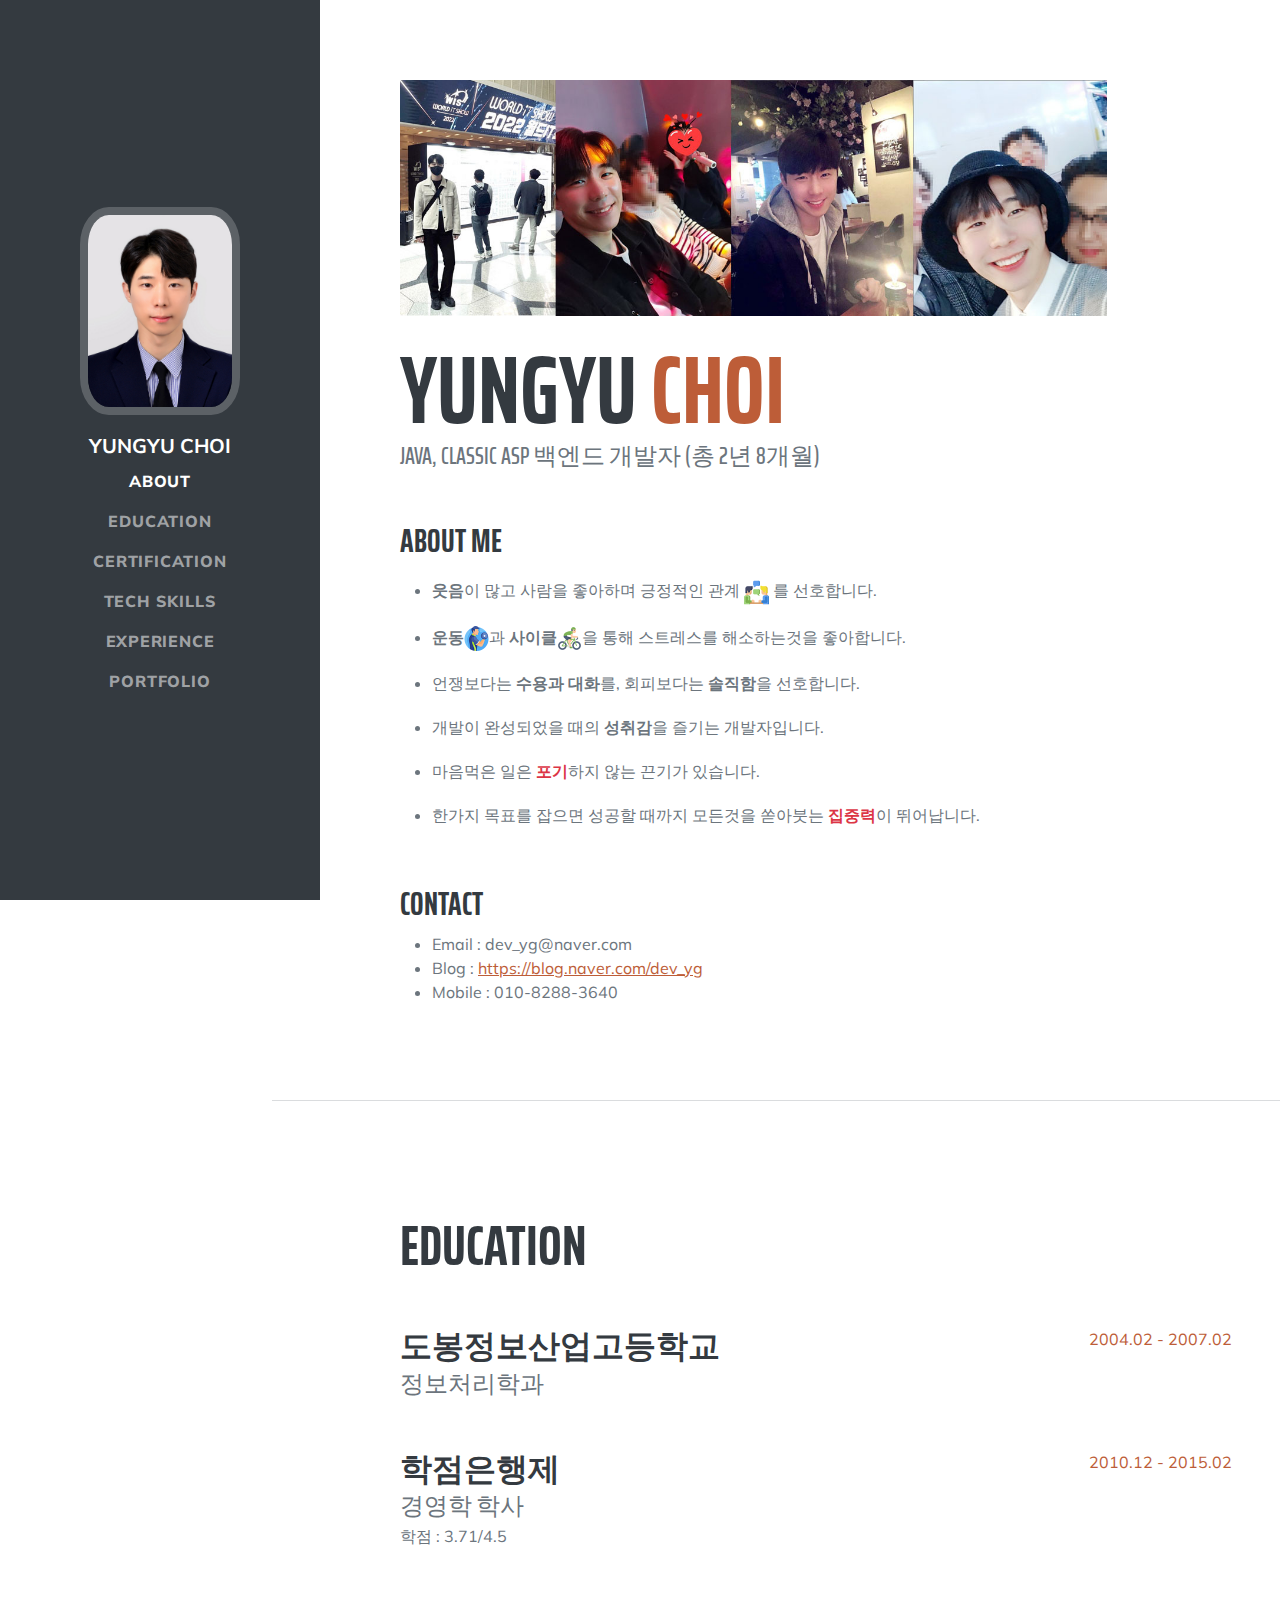
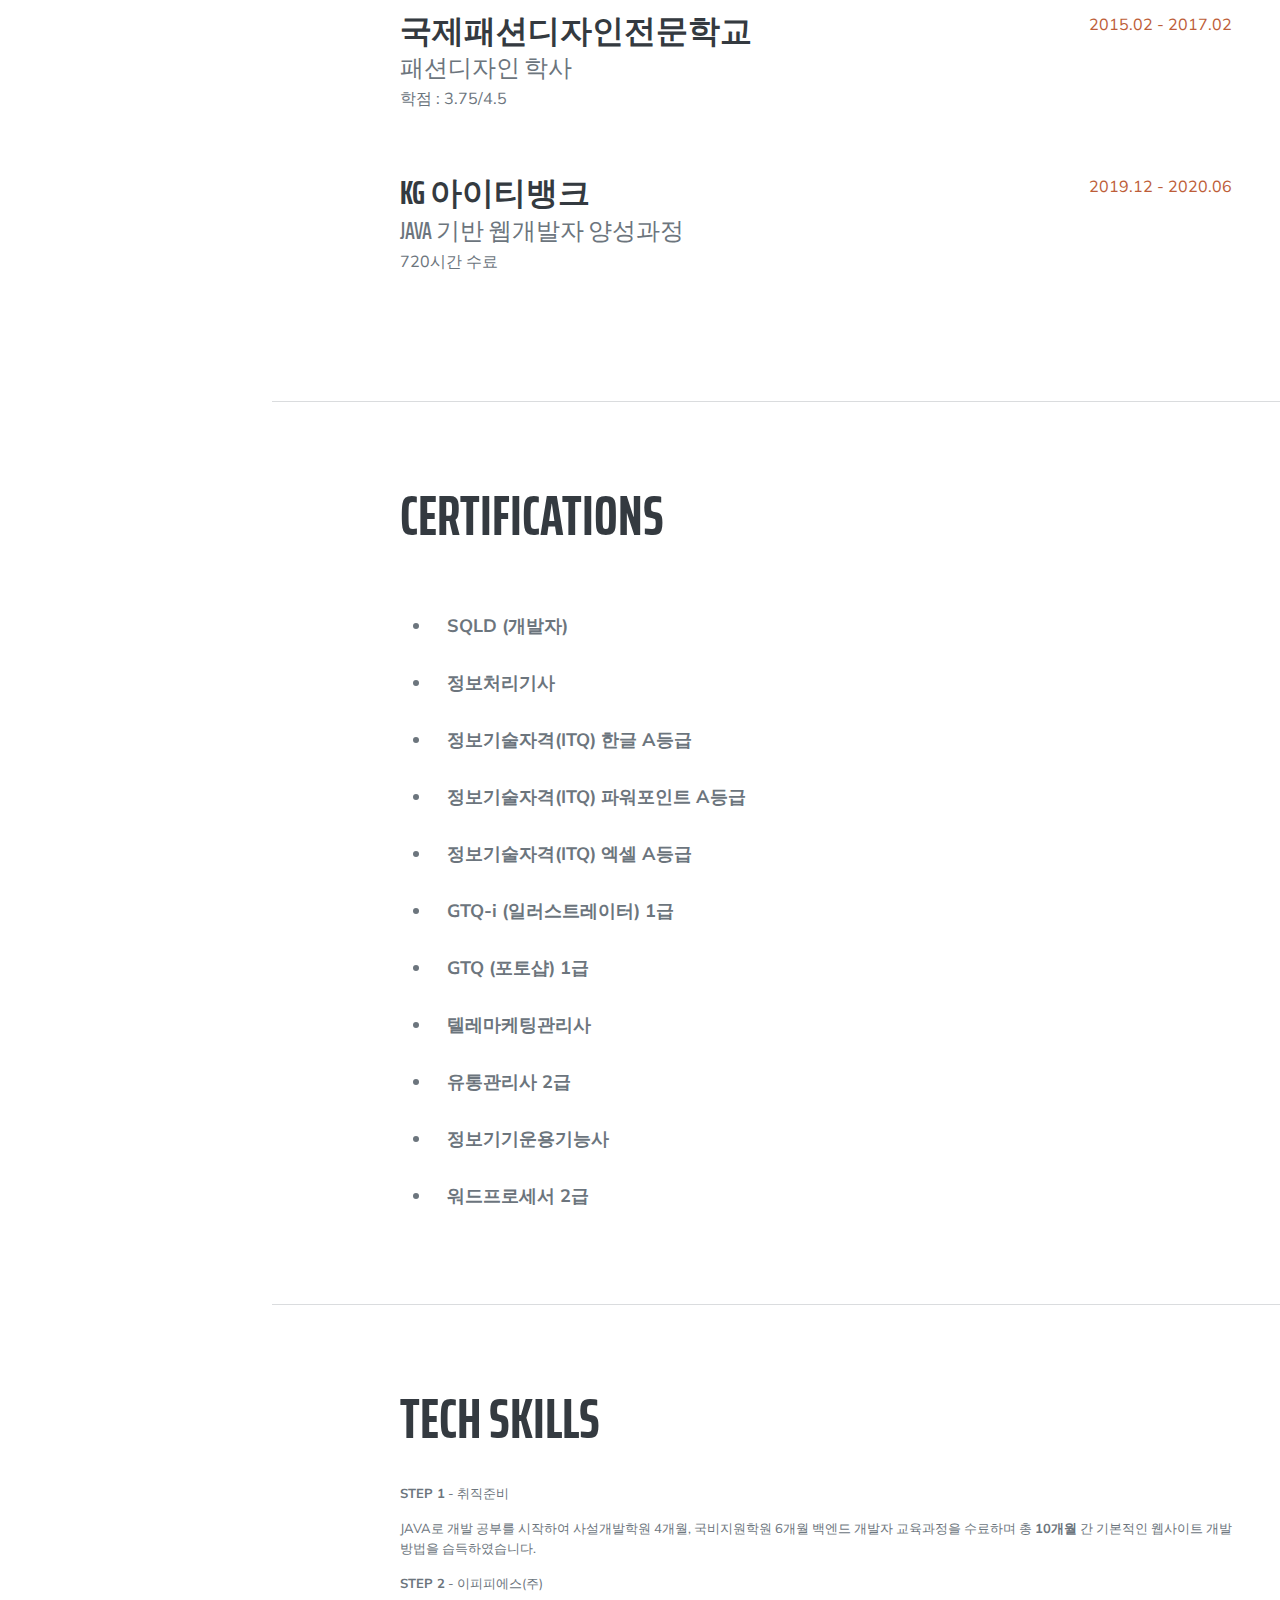
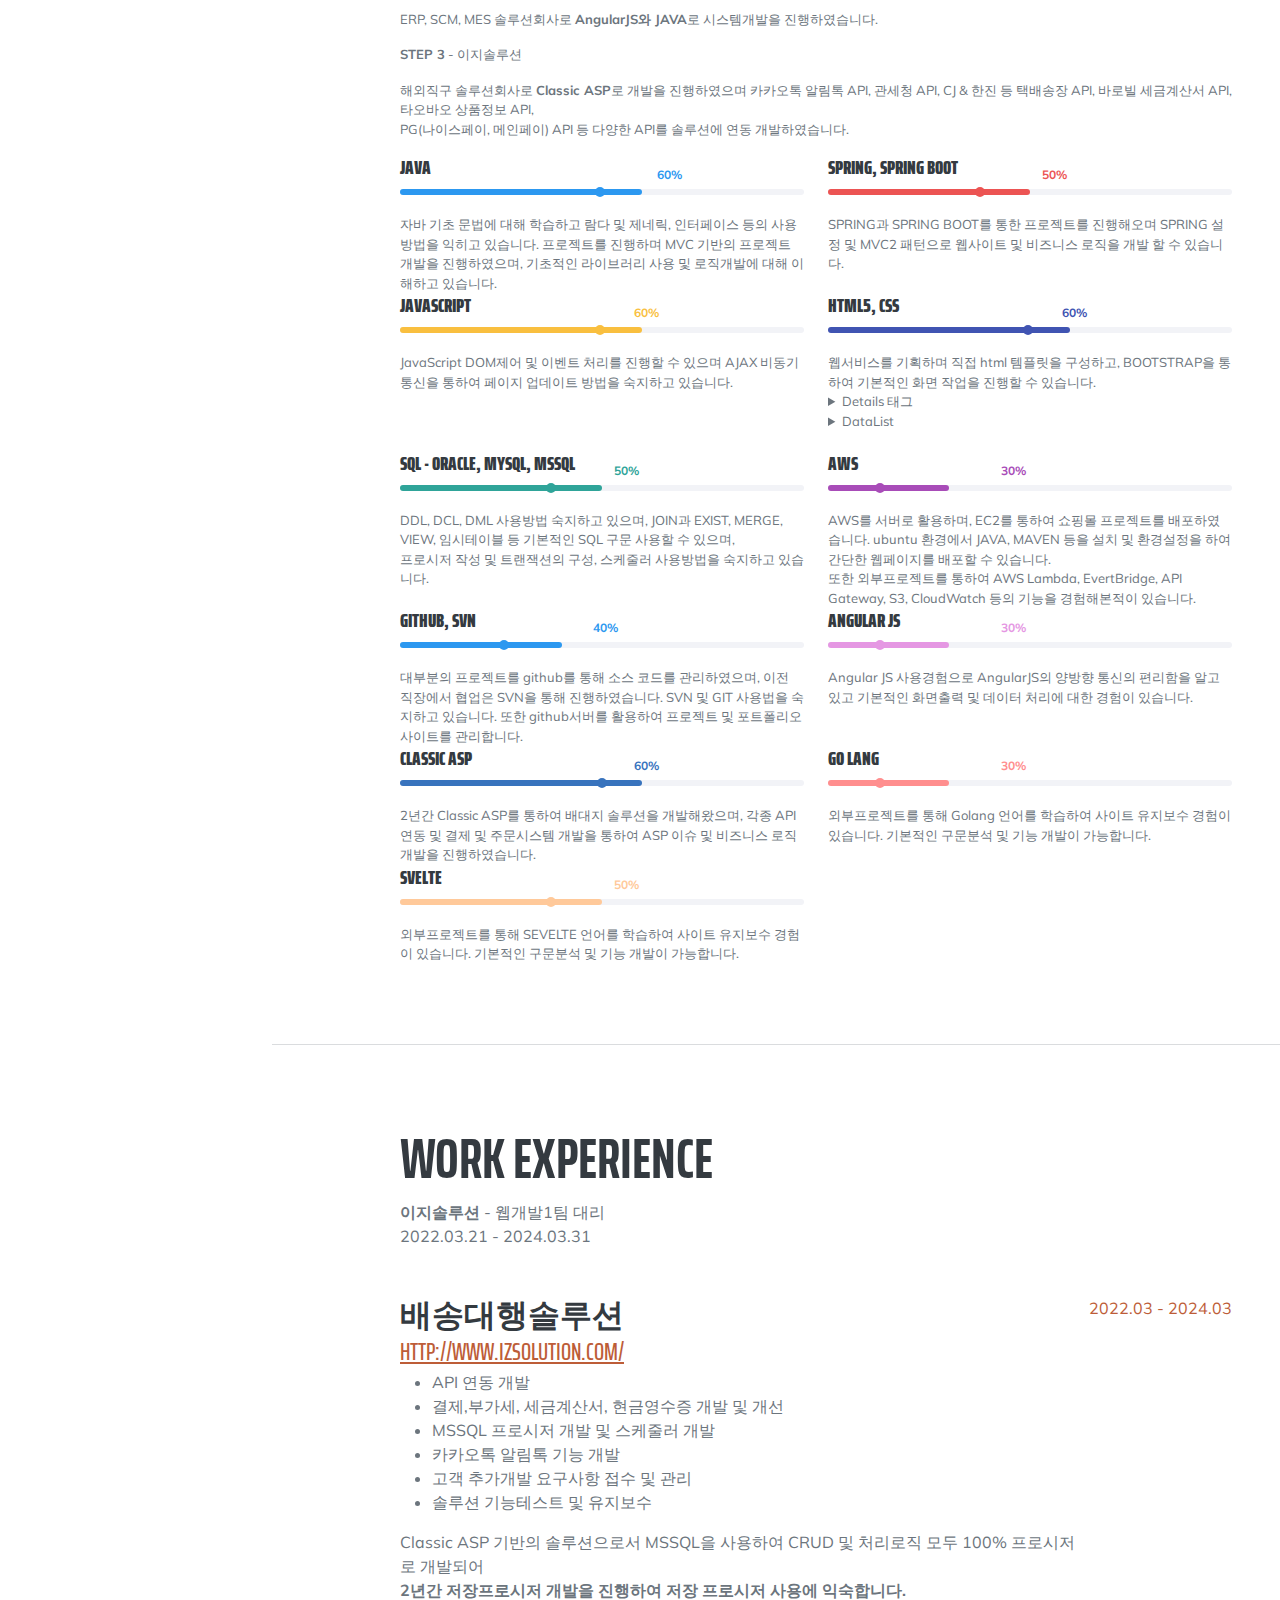
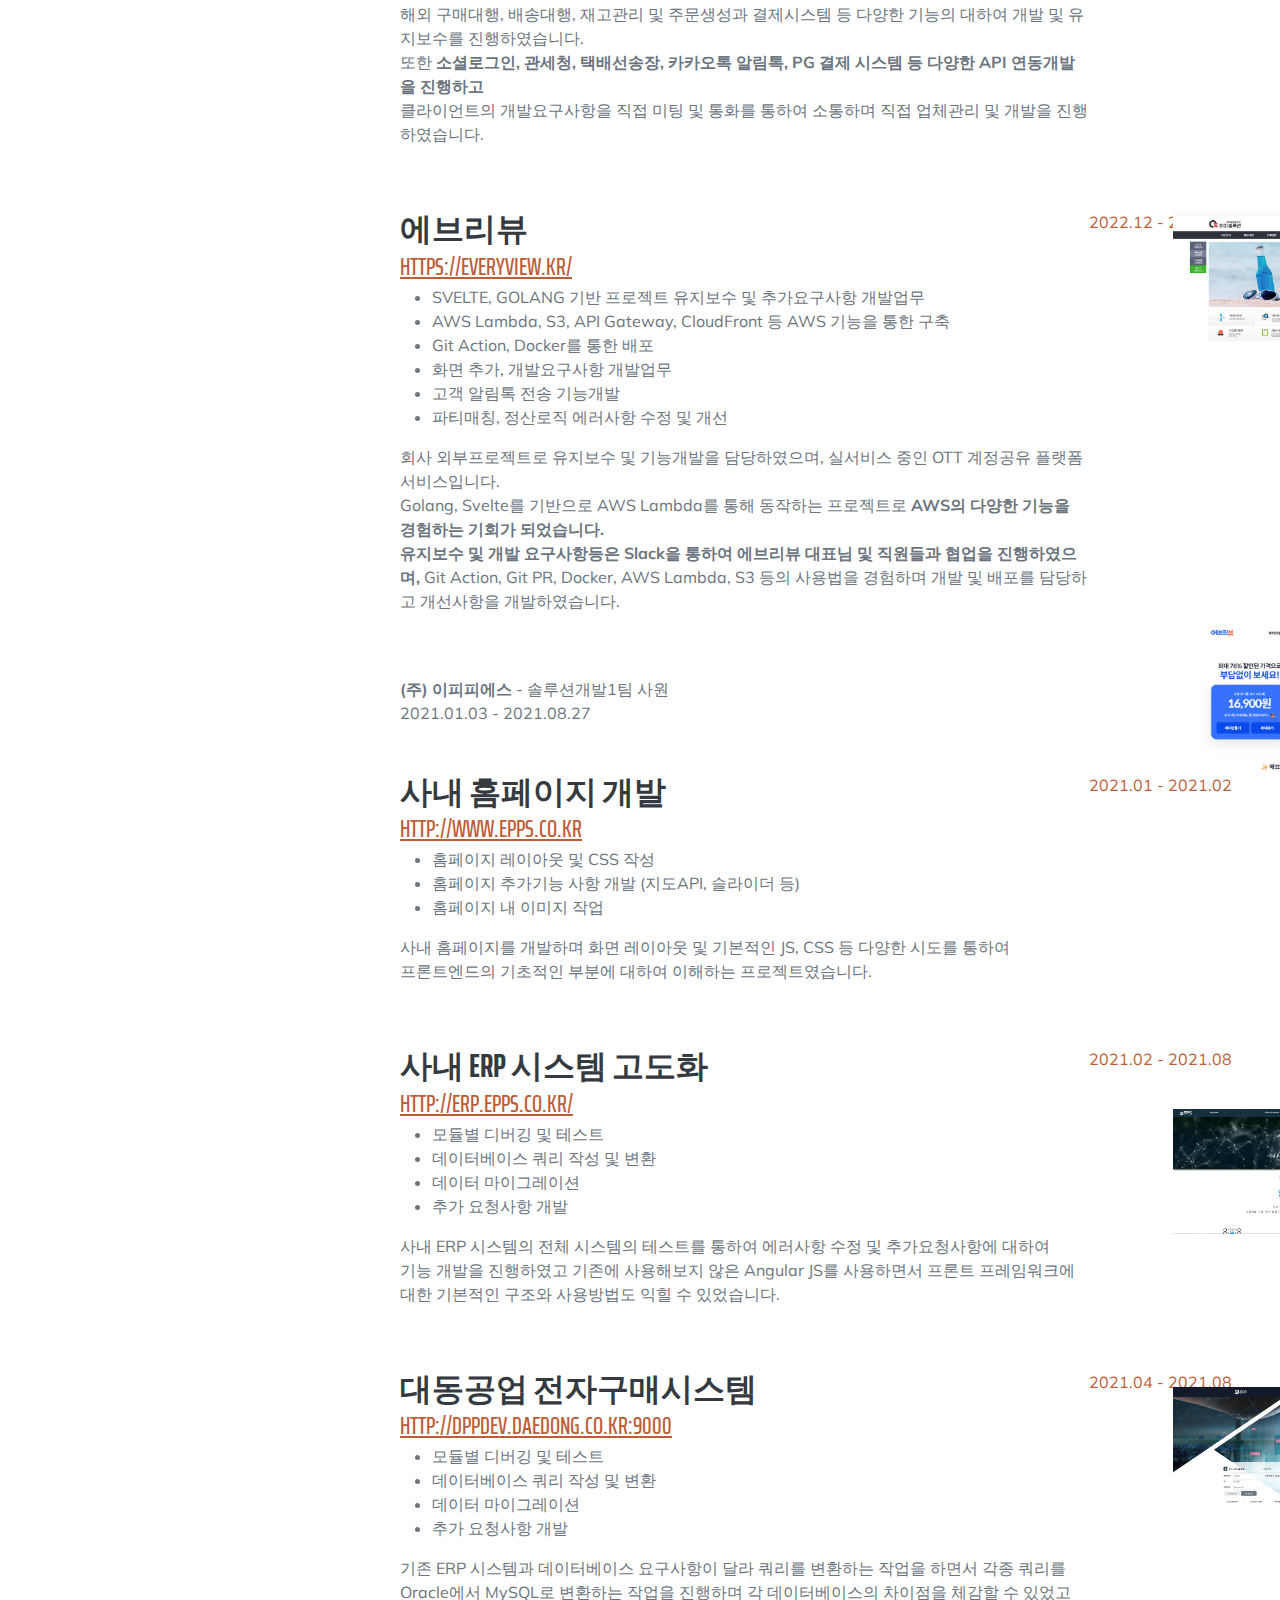
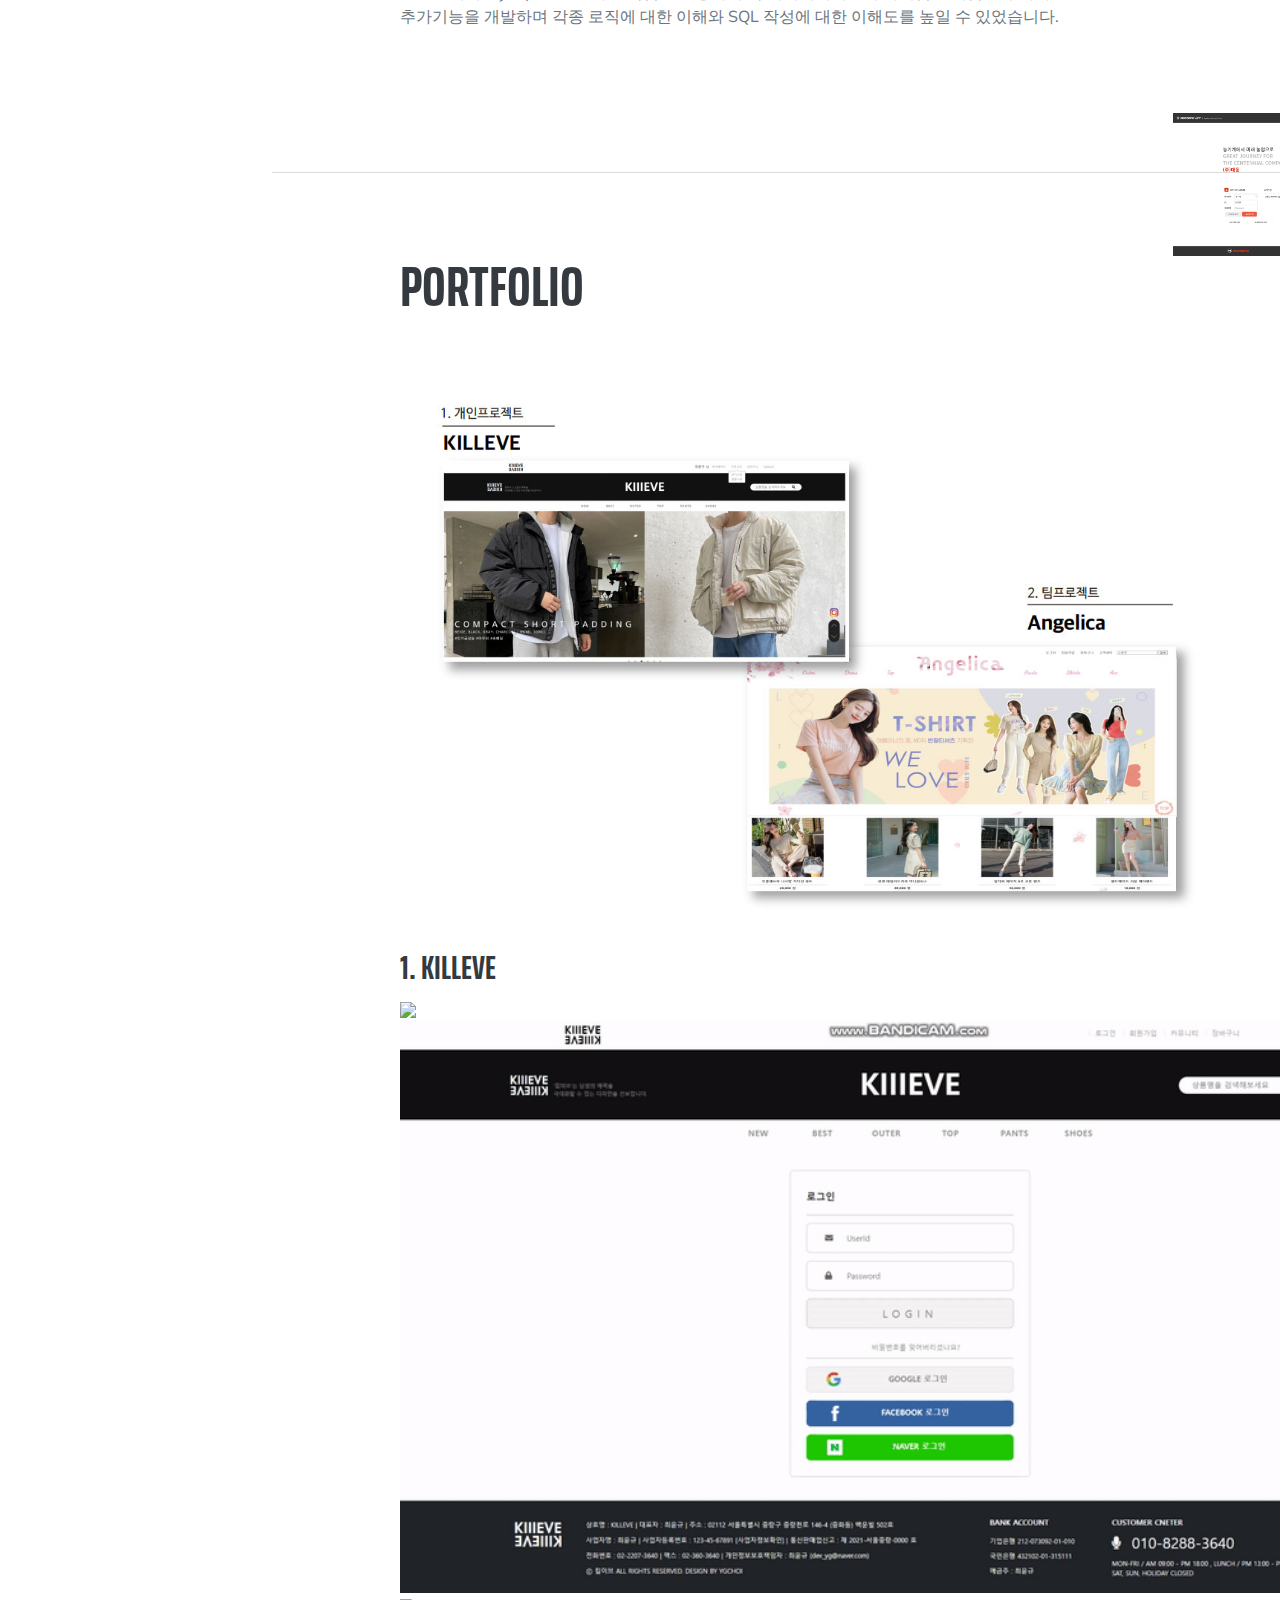
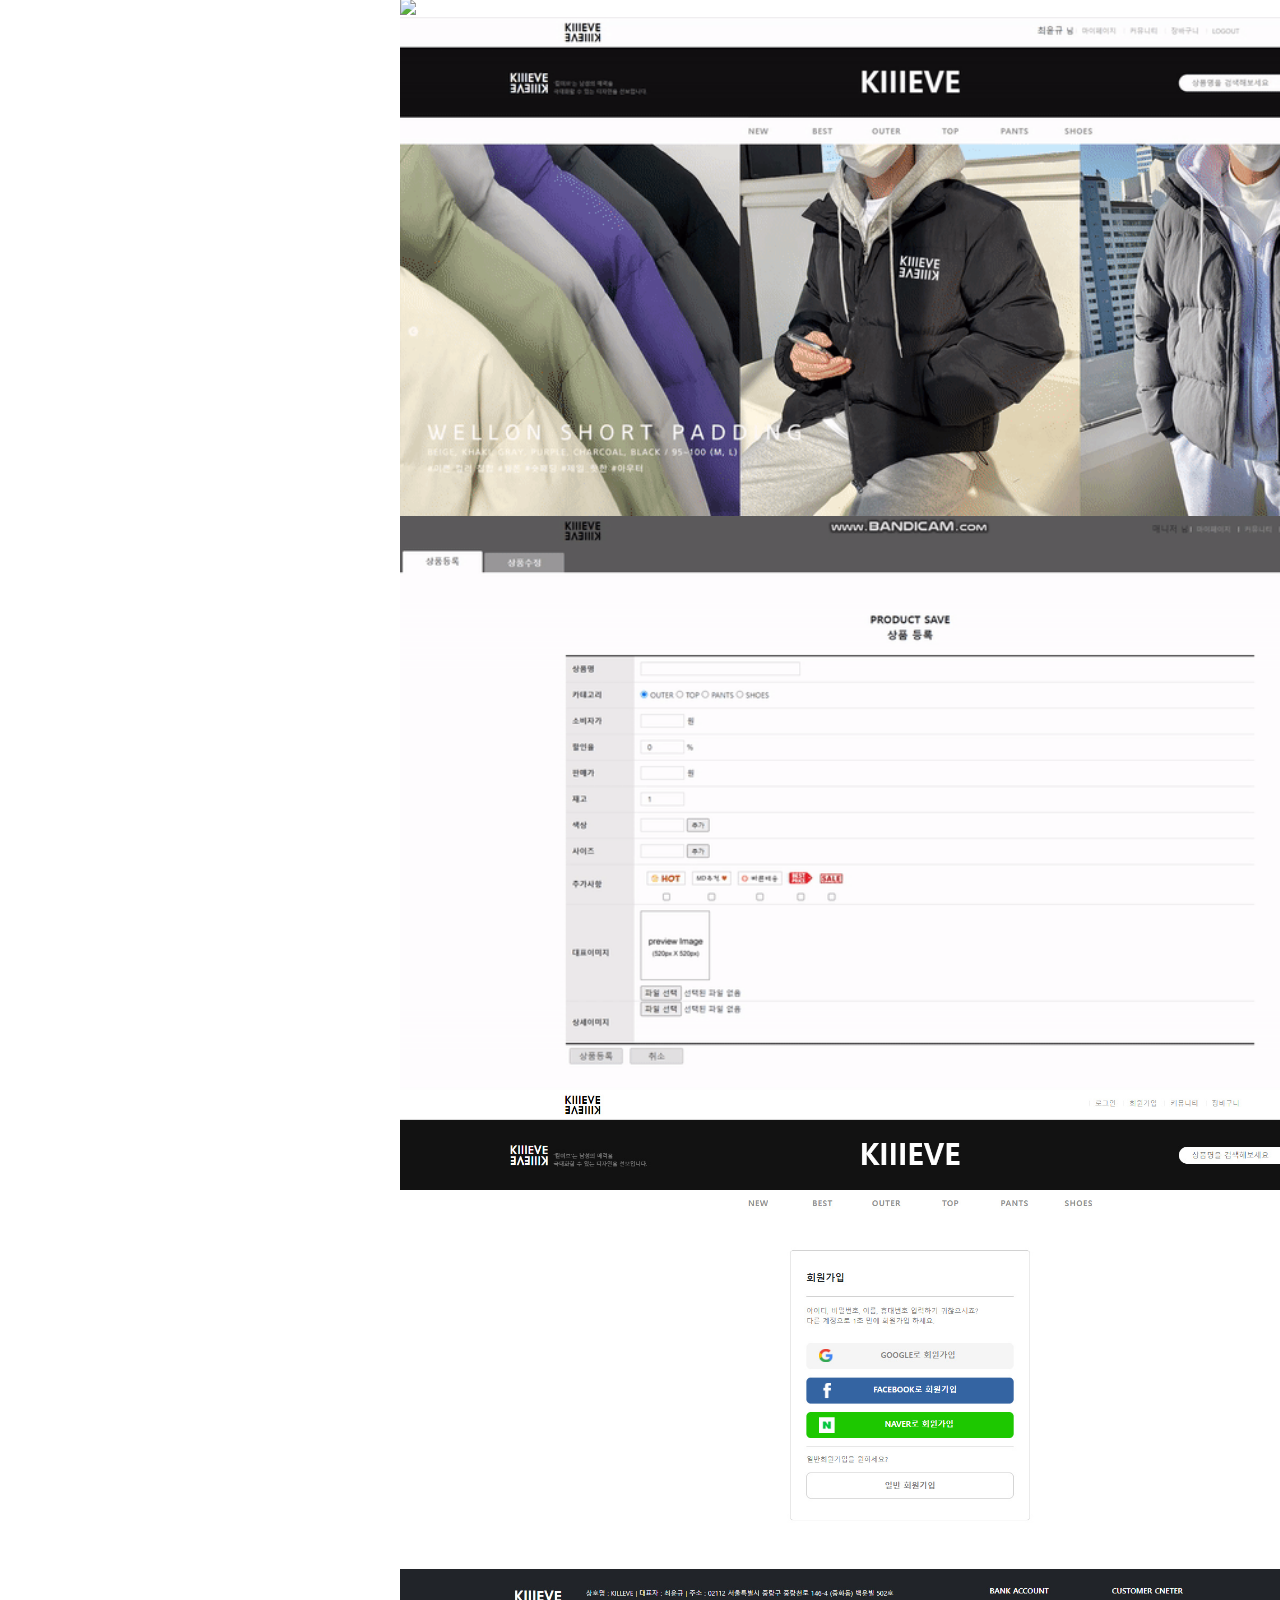
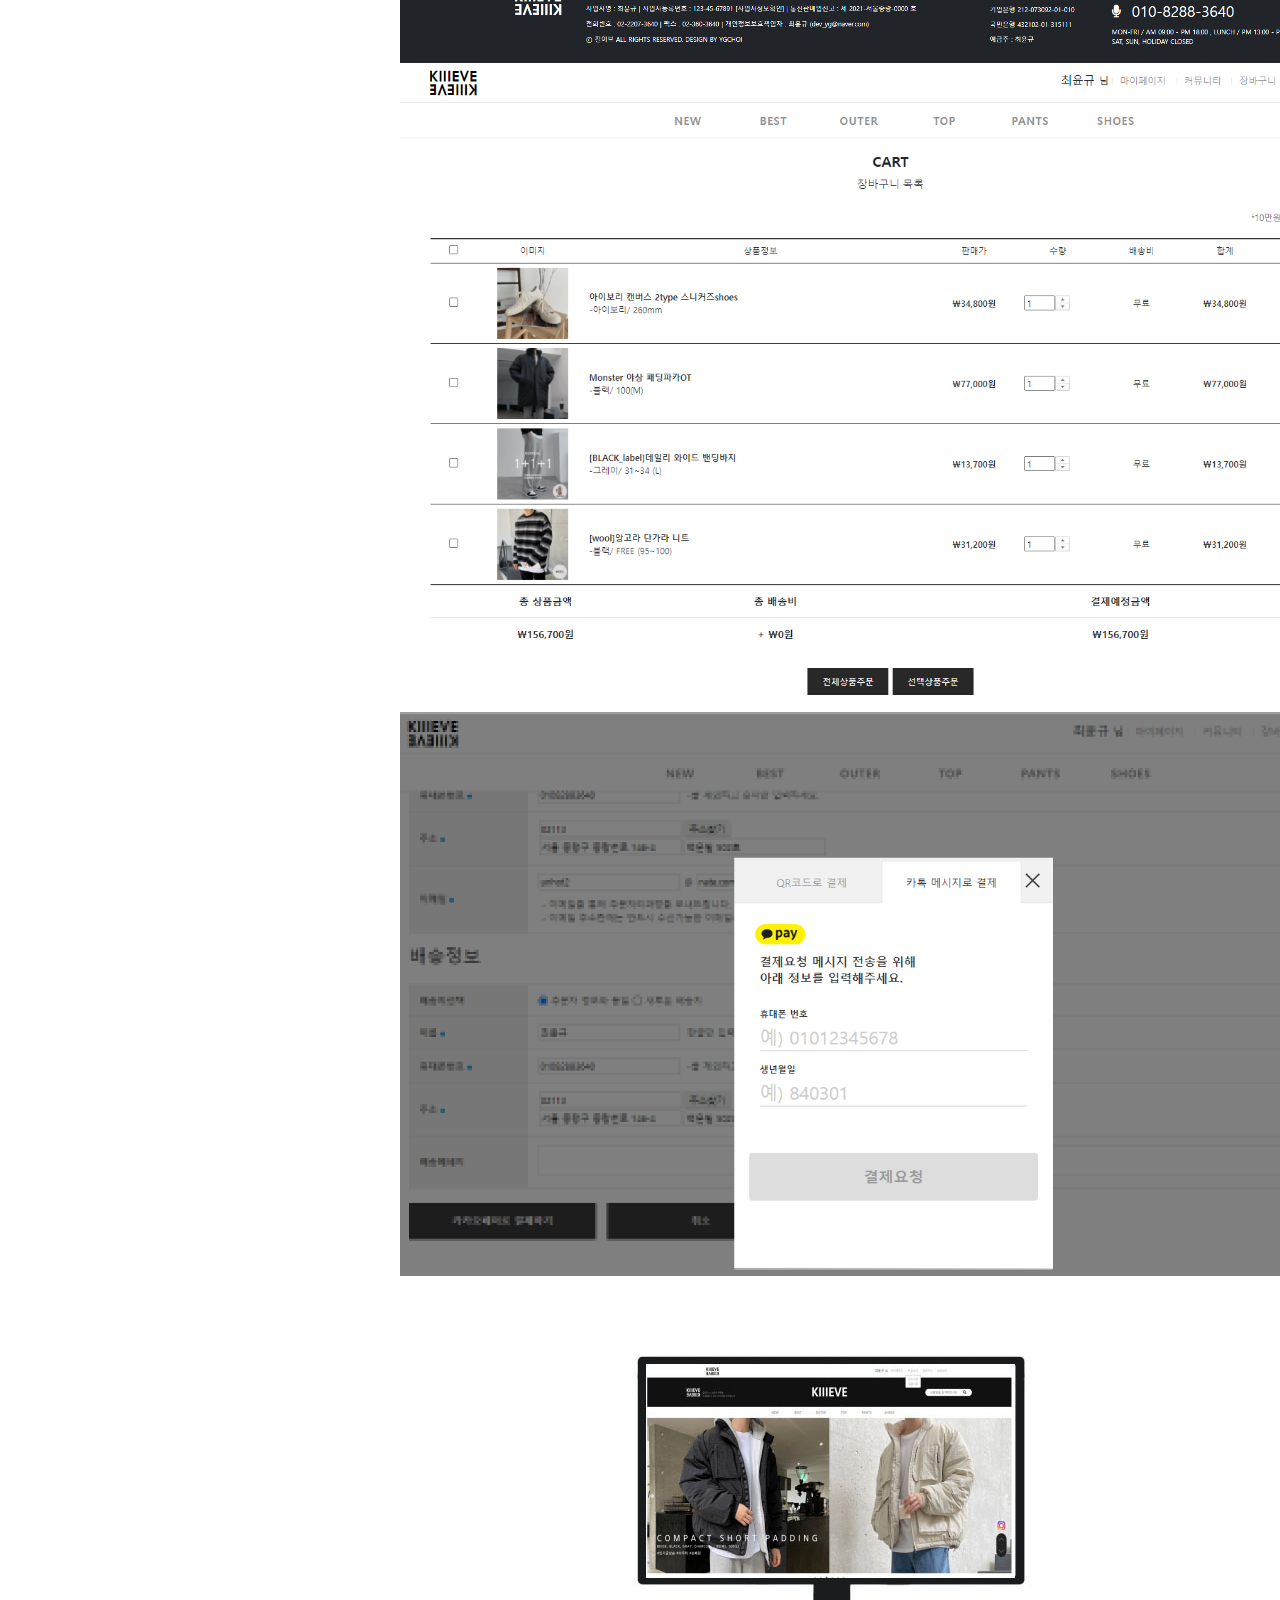
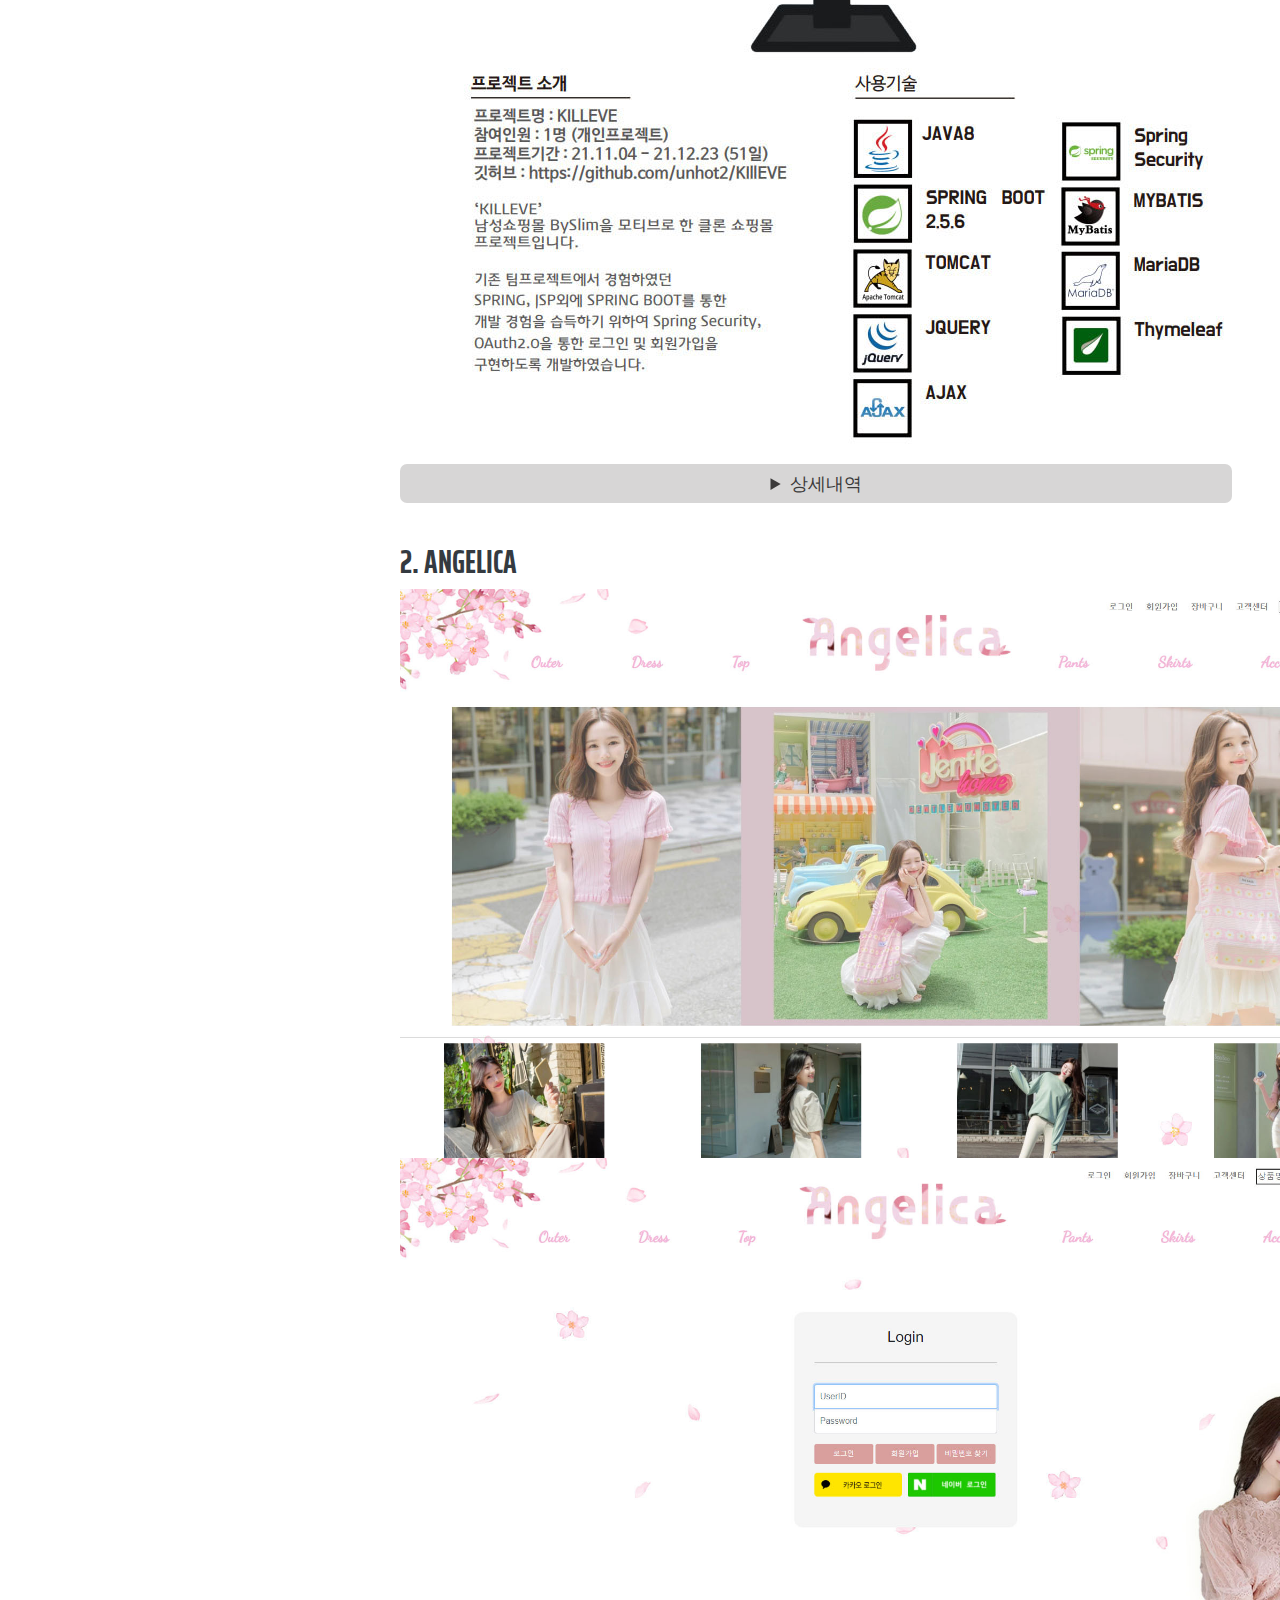
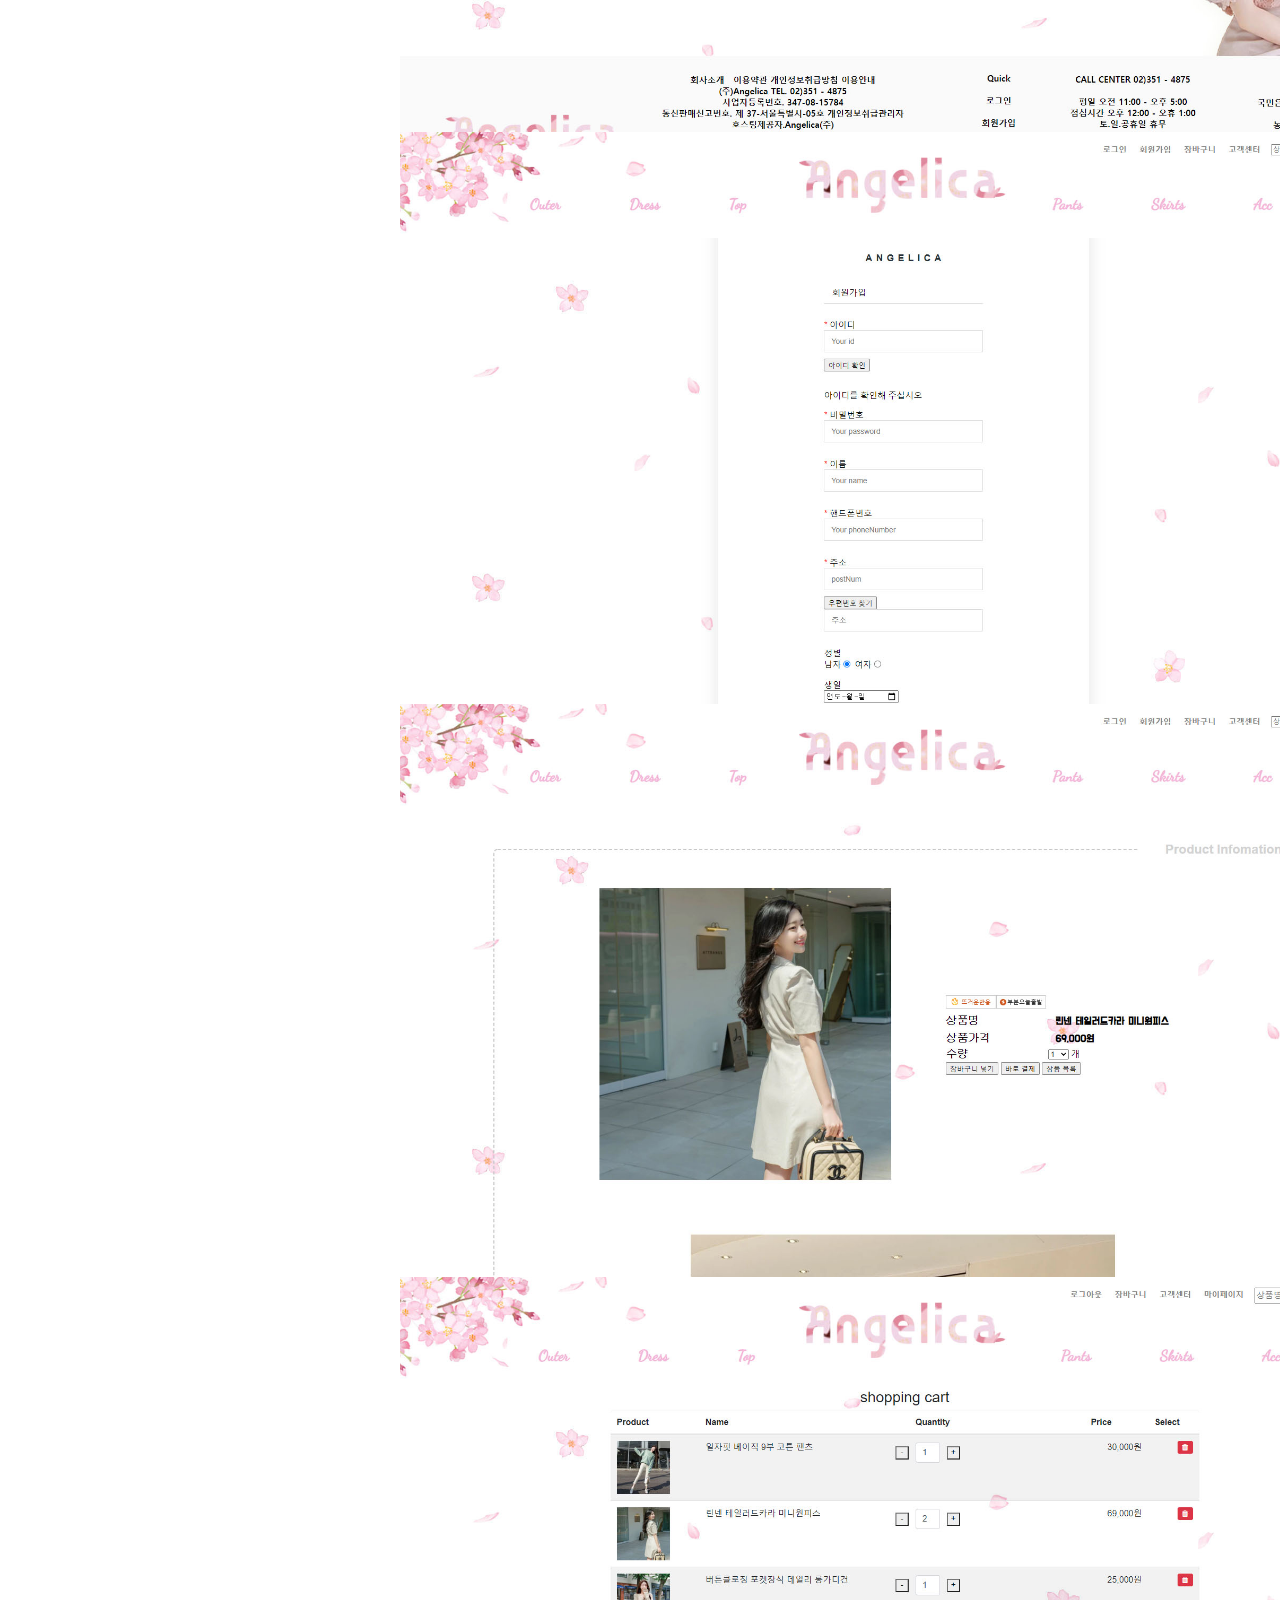
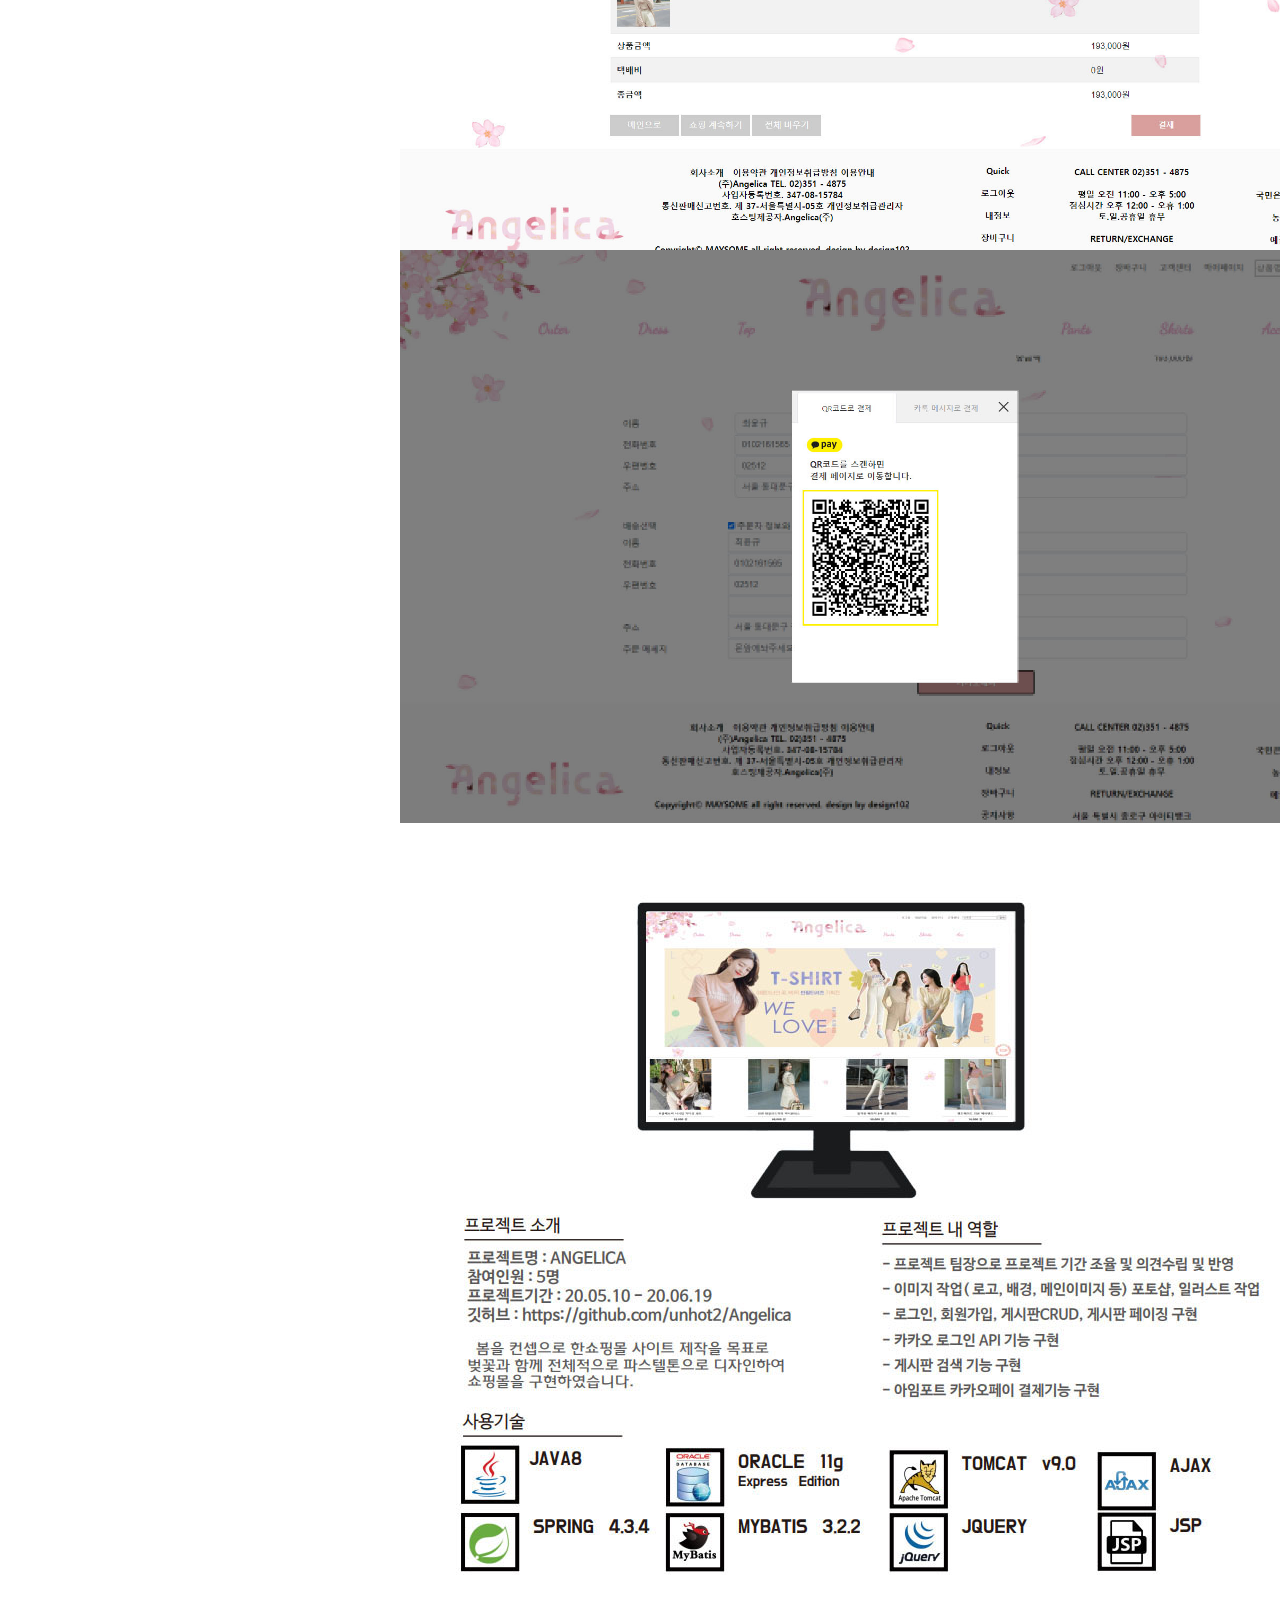
==== commit 5185bc71: "포트폴리오 및 이미지 변경" ====
--- a/index.html
+++ b/index.html
@@ -37,11 +37,11 @@
             <ul class="navbar-nav">
                 <li class="nav-item"><a class="nav-link js-scroll-trigger" href="#about">About</a></li>
                 <li class="nav-item"><a class="nav-link js-scroll-trigger" href="#education">Education</a></li>
-                <li class="nav-item"><a class="nav-link js-scroll-trigger" href="#Certification">Certification</a></li> 
-                <li class="nav-item"><a class="nav-link js-scroll-trigger" href="#TechSkills">Tech Skills</a></li> 
+                <li class="nav-item"><a class="nav-link js-scroll-trigger" href="#Certification">Certification</a></li>
+                <li class="nav-item"><a class="nav-link js-scroll-trigger" href="#TechSkills">Tech Skills</a></li>
                 <li class="nav-item"><a class="nav-link js-scroll-trigger" href="#experience">Experience</a></li>
                 <li class="nav-item"><a class="nav-link js-scroll-trigger" href="#portfolio">Portfolio</a></li>
-                <li class="nav-item"><a class="nav-link js-scroll-trigger" href="#skills">Skills</a></li>
+                <!-- <li class="nav-item"><a class="nav-link js-scroll-trigger" href="#skills">Skills</a></li> -->
             </ul>
         </div>
     </nav>
@@ -50,25 +50,31 @@
         <!-- About-->
         <section class="resume-section" id="about">
             <div class="resume-section-content">
-                <h1 class="mb-0">
+                <div class="subheading">
+                    <img src="/img/me.jpg" width="85%">
+                </div>
+
+                <h1 class="mb-0" style="margin-top: 26px;">
                     YUNGYU
-                    <span class="text-primary">CHOI</span>
+                    <span class="text-primary">CHO<a href="/index2.html" style="text-decoration:none;">I</a></span>
                 </h1>
                 <div class="subheading">
-                    최선을 다하는 개발자, 최윤규입니다.
+                    JAVA, CLASSIC ASP 백엔드 개발자 (총 2년 8개월)
                 </div>
                 <p class="lead mb-5"></p>
                 <h3>ABOUT ME</h3>
                 <ul class="introduce">
                     <!-- <li>시작이 <u>늦은만큼 더욱 열심히</u> 하는 개발자입니다.</li> -->
+                    <li><b>웃음</b>이 많고 사람을 좋아하며 긍정적인 관계 <img src="/img/icon/talk.png"> 를 선호합니다.</li>
+                    <li><b>운동</b><img src="/img/icon/fitness.png">과
+                        <b>사이클</b><img src="/img/icon/bicycle.png">을 통해 스트레스를 해소하는것을 좋아합니다.
+                    </li>
+                    <li>언쟁보다는 <b>수용과 대화</b>를, 회피보다는 <b>솔직함</b>을 선호합니다.</li>
                     <li>개발이 완성되었을 때의 <b>성취감</b>을 즐기는 개발자입니다.</li>
-                    <li>사람과 어울리기 좋아하고 소통 <img src="/img/icon/talk.png"> 하는것을 중요하게
-                        생각합니다.</li>
-                    <li>목표를 잡으면 항상 노력하고 집중하여 이뤄내는 사람입니다.</li>
-                    <li>운동<img src="/img/icon/fitness.png">과
-                        사이클<img src="/img/icon/bicycle.png">을 통해 스트레스를 해소하는것을 좋아합니다.
-                    </li>
-                    <li>마음먹은 일은 <b class="text-danger">절대</b> 포기하지 않는 끈기가 있습니다.</li>
+                    <!-- <li>사람과 어울리기 좋아하고 소통 <img src="/img/icon/talk.png"> 하는것을 중요하게
+                        생각합니다.</li> -->
+                    <!-- <li>목표를 잡으면 항상 노력하고 집중하여 이뤄내는 사람입니다.</li> -->
+                    <li>마음먹은 일은 <b class="text-danger">포기</b>하지 않는 끈기가 있습니다.</li>
                     <li>한가지 목표를 잡으면 성공할 때까지 모든것을 쏟아붓는 <b class="text-danger">집중력</b>이 뛰어납니다.</li>
                 </ul>
                 <p class="lead mb-5"></p>
@@ -76,7 +82,8 @@
                 <ul>
                     <li>Email : dev_yg@naver.com</li>
                     <!-- <li>Github : <a href="https://github.com/unhot2" target="_blank">https://github.com/unhot2</a></li> -->
-                    <li>Blog : <a href="https://blog.naver.com/dev_yg" target="_blank">https://blog.naver.com/dev_yg</a></li>
+                    <li>Blog : <a href="https://blog.naver.com/dev_yg" target="_blank">https://blog.naver.com/dev_yg</a>
+                    </li>
                     <li>Mobile : 010-8288-3640</li>
                 </ul>
                 <!-- <div class="social-icons">
@@ -187,65 +194,60 @@
                 <div class="techSkill-content">
                     <div class="row">
                         <div class="col-md-12 animate-box fadeInLeft animated" data-animate-effect="fadeInLeft">
-                            <p>개발의 처음 시작을 JAVA로 시작하였습니다 이후 팀노바 학원에서 기초과정을 들으며 별찍기, IF/FOR문의 활용, 컴퓨터 하드웨어 기초지식 등을 공부하며 개발을 시작하였고
-                                이 후 본격적으로 배우기 위하여 국비지원학원을 통하여 6개월간 프로그래밍 학원에서 백엔드 개발자 교육과정을 통하여 <strong>Java, Jsp, Jquery, AJAX, Spring, GIT</strong>을 학습하며
-                                기본적인 웹사이트 제작 방법을 공부하였습니다. 이후 ERP 솔루션 회사에서 재직하며 Angular JS, Spring Framework를 기반으로 한 <strong>ERP 및 전자구매시스템</strong>을 개발하며 Angular JS와
-                                Spring에 대한 공부와 개발 프로세스의 전반적인 흐름을 공부하였습니다.<br>
-                                <br>
-                                퇴사 후 쇼핑몰 프로젝트를 진행하면서 <strong>Spring Boot와 Spring Security, OAuth2.0</strong>을 통하여 로그인기능을 개발하였고 배포는 AWS의 EC2를 이용하여 Java, Maven, MariaDB를 직접 설치하여
-                                Putty와 FileZilla를 통해 배포하였습니다.
-                                <br>
-                                <H3>NOW</H1>
-                                이전 재직 회사에서 배송대행지 솔루션 개발을 하였으며, ASP 기반의 솔루션으로 모든 로직을 프로시저 기반으로 구축되어
-                                <br>
-                                <Strong>프로시저와 트랜잭션에 관하여 이해하고 있으며 스케줄러를 통한 기능개발도 진행하였습니다.</Strong>
-                                <br>
-                                또한 배대지에 필요한 각종 세관 API, PG(결제) API, 택배선송장 API, 배송추적 API, 소셜로그인 API 등 <strong>다양한 API 연동 경험</strong>을 쌓고
-                                <br>
-                                고객의 개발요청사항을 접수 및 관리하며 기능개발을 진행하였습니다.
+                            <p><strong>STEP 1</strong> - 취직준비</p>
+                            <p>JAVA로 개발 공부를 시작하여 사설개발학원 4개월, 국비지원학원 6개월 백엔드 개발자 교육과정을 수료하며 총 <b>10개월</b> 간 기본적인 웹사이트
+                                개발방법을 습득하였습니다.</p>
+                            <p><strong>STEP 2</strong> - 이피피에스(주)</p>
+                            <p>ERP, SCM, MES 솔루션회사로 <b>AngularJS와 JAVA</b>로 시스템개발을 진행하였습니다.</p>
+                            <p><strong>STEP 3</strong> - 이지솔루션</p>
+                            <p>해외직구 솔루션회사로 <b>Classic ASP</b>로 개발을 진행하였으며 카카오톡 알림톡 API, 관세청 API, CJ & 한진 등 택배송장 API, 바로빌
+                                세금계산서 API, 타오바오 상품정보 API,<br>
+                                PG(나이스페이, 메인페이) API 등 다양한 API를 솔루션에 연동 개발하였습니다. </p>
+                        </div>
+                        <div class="col-md-6 animate-box fadeInLeft animated" data-animate-effect="fadeInLeft">
+                            <div class="progress-wrap">
+                                <h3><strong>JAVA</strong></h3>
+                                <div class="progress">
+                                    <div class="progress-bar color-1" role="progressbar" aria-valuenow="60"
+                                        aria-valuemin="0" aria-valuemax="100" style="width:60%">
+                                        <span>60%</span>
+                                    </div>
+                                </div>
+                                자바 기초 문법에 대해 학습하고 람다 및 제네릭, 인터페이스 등의 사용방법을 익히고 있습니다. 프로젝트를 진행하며 MVC 기반의 프로젝트 개발을 진행하였으며,
+                                기초적인 라이브러리 사용 및 로직개발에 대해 이해하고 있습니다.
+                            </div>
+                        </div>
 
-                            </p>
+                        <div class="col-md-6 animate-box fadeInRight animated" data-animate-effect="fadeInRight">
+                            <div class="progress-wrap">
+                                <h3><strong>SPRING, SPRING BOOT</strong></h3>
+                                <div class="progress">
+                                    <div class="progress-bar color-2" role="progressbar" aria-valuenow="50"
+                                        aria-valuemin="0" aria-valuemax="100" style="width:50%">
+                                        <span>50%</span>
+                                    </div>
+                                </div>
+                                SPRING과 SPRING BOOT를 통한 프로젝트를 진행해오며 SPRING 설정 및 MVC2 패턴으로 웹사이트 및 비즈니스 로직을 개발 할 수 있습니다.
+                            </div>
                         </div>
                         <div class="col-md-6 animate-box fadeInLeft animated" data-animate-effect="fadeInLeft">
                             <div class="progress-wrap">
-                                <h3><strong>JAVA</strong></h3>
-                                <div class="progress">
-                                    <div class="progress-bar color-1" role="progressbar" aria-valuenow="60" aria-valuemin="0" aria-valuemax="100" style="width:60%">
+                                <h3><strong>Javascript</strong></h3>
+                                <div class="progress">
+                                    <div class="progress-bar color-3" role="progressbar" aria-valuenow="60"
+                                        aria-valuemin="0" aria-valuemax="100" style="width:60%">
                                         <span>60%</span>
                                     </div>
                                 </div>
-                                자바 기초 문법에 대해 학습하고 람다 및 제네릭, 인터페이스 등의 사용방법을 익히고 있습니다. 프로젝트를 진행하며 MVC 기반의 프로젝트 개발을 진행하였으며, 
-                                기초적인 라이브러리 사용 및 로직개발에 대해 이해하고 있습니다.
-                            </div>
-                        </div>
-                
+                                JavaScript DOM제어 및 이벤트 처리를 진행할 수 있으며 AJAX 비동기 통신을 통하여 페이지 업데이트 방법을 숙지하고 있습니다.
+                            </div>
+                        </div>
                         <div class="col-md-6 animate-box fadeInRight animated" data-animate-effect="fadeInRight">
                             <div class="progress-wrap">
-                                <h3><strong>SPRING, SPRING BOOT</strong></h3>
-                                <div class="progress">
-                                    <div class="progress-bar color-2" role="progressbar" aria-valuenow="50" aria-valuemin="0" aria-valuemax="100" style="width:50%">
-                                        <span>50%</span>
-                                    </div>
-                                </div>
-                                SPRING과 SPRING BOOT를 통한 프로젝트를 진행해오며 SPRING 설정 및 MVC2 패턴으로 웹사이트 및 비즈니스 로직을 개발 할 수 있습니다.
-                            </div>
-                        </div>
-                        <div class="col-md-6 animate-box fadeInLeft animated" data-animate-effect="fadeInLeft">
-                            <div class="progress-wrap">
-                                <h3><strong>Javascript</strong></h3>
-                                <div class="progress">
-                                    <div class="progress-bar color-3" role="progressbar" aria-valuenow="60" aria-valuemin="0" aria-valuemax="100" style="width:60%">
-                                        <span>60%</span>
-                                    </div>
-                                </div>
-                                JavaScript DOM제어 및 이벤트 처리를 진행할 수 있으며 AJAX 비동기 통신을 통하여 페이지 업데이트 방법을 숙지하고 있습니다.
-                            </div>
-                        </div>
-                        <div class="col-md-6 animate-box fadeInRight animated" data-animate-effect="fadeInRight">
-                            <div class="progress-wrap">
                                 <h3><strong>HTML5, CSS</strong></h3>
                                 <div class="progress">
-                                    <div class="progress-bar color-4" role="progressbar" aria-valuenow="60" aria-valuemin="0" aria-valuemax="100" style="width:60%">
+                                    <div class="progress-bar color-4" role="progressbar" aria-valuenow="60"
+                                        aria-valuemin="0" aria-valuemax="100" style="width:60%">
                                         <span>60%</span>
                                     </div>
                                 </div>
@@ -278,8 +280,8 @@
                             <div class="progress-wrap">
                                 <h3><strong>SQL - Oracle, MySQL, MSSQL</strong></h3>
                                 <div class="progress">
-                                    <div class="progress-bar color-5" role="progressbar" aria-valuenow="50" aria-valuemin="0"
-                                        aria-valuemax="100" style="width:50%">
+                                    <div class="progress-bar color-5" role="progressbar" aria-valuenow="50"
+                                        aria-valuemin="0" aria-valuemax="100" style="width:50%">
                                         <span>50%</span>
                                     </div>
                                 </div>
@@ -292,64 +294,72 @@
                             <div class="progress-wrap">
                                 <h3><strong>AWS</strong></h3>
                                 <div class="progress">
-                                    <div class="progress-bar color-6" role="progressbar" aria-valuenow="40" aria-valuemin="0" aria-valuemax="100" style="width:40%">
+                                    <div class="progress-bar color-6" role="progressbar" aria-valuenow="30"
+                                        aria-valuemin="0" aria-valuemax="100" style="width:30%">
+                                        <span>30%</span>
+                                    </div>
+                                </div>
+                                AWS를 서버로 활용하며, EC2를 통하여 쇼핑몰 프로젝트를 배포하였습니다. ubuntu 환경에서 JAVA, MAVEN 등을 설치 및 환경설정을 하여 간단한
+                                웹페이지를 배포할 수 있습니다. <br>
+                                또한 외부프로젝트를 통하여 AWS Lambda, EvertBridge, API Gateway, S3, CloudWatch 등의 기능을 경험해본적이 있습니다.
+                            </div>
+                        </div>
+                        <div class="col-md-6 animate-box fadeInRight animated" data-animate-effect="fadeInRight">
+                            <div class="progress-wrap">
+                                <h3><strong>GITHUB, SVN</strong></h3>
+                                <div class="progress">
+                                    <div class="progress-bar color-7" role="progressbar" aria-valuenow="40"
+                                        aria-valuemin="0" aria-valuemax="100" style="width:40%">
                                         <span>40%</span>
                                     </div>
                                 </div>
-                                AWS를 서버로 활용하며, EC2를 통하여 쇼핑몰 프로젝트를 배포하였습니다. ubuntu 환경에서 JAVA, MAVEN 등을 설치 및 환경설정을 하여 간단한 웹페이지를 배포할 수 있습니다. <br>
-                                또한 외부프로젝트를 통하여 AWS Lambda, EvertBridge, API Gateway, S3, CloudWatch 등의 기능을 이해하고 있습니다.
+                                대부분의 프로젝트를 github를 통해 소스 코드를 관리하였으며, 이전 직장에서 협업은 SVN을 통해 진행하였습니다. SVN 및 GIT 사용법을 숙지하고
+                                있습니다. 또한 github서버를 활용하여 프로젝트 및 포트폴리오 사이트를 관리합니다.
                             </div>
                         </div>
                         <div class="col-md-6 animate-box fadeInRight animated" data-animate-effect="fadeInRight">
                             <div class="progress-wrap">
-                                <h3><strong>GITHUB, SVN</strong></h3>
-                                <div class="progress">
-                                    <div class="progress-bar color-7" role="progressbar" aria-valuenow="40" aria-valuemin="0"
-                                        aria-valuemax="100" style="width:40%">
-                                        <span>40%</span>
-                                    </div>
-                                </div>
-                                대부분의 프로젝트를 github를 통해 소스 코드를 관리하였으며, 이전 직장에서 협업은 SVN을 통해 진행하였습니다. SVN 및 GIT 사용법을 숙지하고 있습니다. 또한 github서버를 활용하여 프로젝트 및 포트폴리오 사이트를 관리합니다.
-                            </div>
+                                <h3><strong>Angular JS</strong></h3>
+                                <div class="progress">
+                                    <div class="progress-bar color-8" role="progressbar" aria-valuenow="30"
+                                        aria-valuemin="0" aria-valuemax="100" style="width:30%">
+                                        <span>30%</span>
+                                    </div>
+                                </div>
+                            </div>
+                            Angular JS 사용경험으로 AngularJS의 양방향 통신의 편리함을 알고 있고 기본적인 화면출력 및 데이터 처리에 대한 경험이 있습니다.
                         </div>
                         <div class="col-md-6 animate-box fadeInRight animated" data-animate-effect="fadeInRight">
                             <div class="progress-wrap">
-                                <h3><strong>Angular JS</strong></h3>
-                                <div class="progress">
-                                    <div class="progress-bar color-8" role="progressbar" aria-valuenow="30" aria-valuemin="0" aria-valuemax="100" style="width:30%">
+                                <h3><strong>Classic ASP</strong></h3>
+                                <div class="progress">
+                                    <div class="progress-bar color-11" role="progressbar" aria-valuenow="60"
+                                        aria-valuemin="0" aria-valuemax="100" style="width:60%">
+                                        <span>60%</span>
+                                    </div>
+                                </div>
+                            </div>
+                            2년간 Classic ASP를 통하여 배대지 솔루션을 개발해왔으며, 각종 API 연동 및 결제 및 주문시스템 개발을 통하여 ASP 이슈 및 비즈니스 로직 개발을
+                            진행하였습니다.
+                        </div>
+                        <div class="col-md-6 animate-box fadeInRight animated" data-animate-effect="fadeInRight">
+                            <div class="progress-wrap">
+                                <h3><strong>Go lang</strong></h3>
+                                <div class="progress">
+                                    <div class="progress-bar color-9" role="progressbar" aria-valuenow="30"
+                                        aria-valuemin="0" aria-valuemax="100" style="width:30%">
                                         <span>30%</span>
                                     </div>
                                 </div>
                             </div>
-                            Angular JS 사용경험으로 AngularJS의 양방향 통신의 편리함을 알고 있고 기본적인 화면출력 및 데이터 처리에 대한 경험이 있습니다.
+                            외부프로젝트를 통해 Golang 언어를 학습하여 사이트 유지보수 경험이 있습니다. 기본적인 구문분석 및 기능 개발이 가능합니다.
                         </div>
                         <div class="col-md-6 animate-box fadeInRight animated" data-animate-effect="fadeInRight">
                             <div class="progress-wrap">
-                                <h3><strong>Classic ASP</strong></h3>
-                                <div class="progress">
-                                    <div class="progress-bar color-11" role="progressbar" aria-valuenow="60" aria-valuemin="0" aria-valuemax="100" style="width:60%">
-                                        <span>60%</span>
-                                    </div>
-                                </div>
-                            </div>
-                            2년간 Classic ASP를 통하여 배대지 솔루션을 개발해왔으며, 각종 API 연동 및 결제 및 주문시스템 개발을 통하여 ASP 이슈 및 비즈니스 로직 개발을 진행하였습니다.
-                        </div>
-                        <div class="col-md-6 animate-box fadeInRight animated" data-animate-effect="fadeInRight">
-                            <div class="progress-wrap">
-                                <h3><strong>Go lang</strong></h3>
-                                <div class="progress">
-                                    <div class="progress-bar color-9" role="progressbar" aria-valuenow="30" aria-valuemin="0" aria-valuemax="100" style="width:30%">
-                                        <span>30%</span>
-                                    </div>
-                                </div>
-                            </div>
-                            외부프로젝트를 통해 Golang 언어를 학습하여 사이트 유지보수 경험이 있습니다. 기본적인 구문분석 및 기능 개발이 가능합니다.
-                        </div>
-                        <div class="col-md-6 animate-box fadeInRight animated" data-animate-effect="fadeInRight">
-                            <div class="progress-wrap">
                                 <h3><strong>SVELTE</strong></h3>
                                 <div class="progress">
-                                    <div class="progress-bar color-10" role="progressbar" aria-valuenow="50" aria-valuemin="0" aria-valuemax="100" style="width:50%">
+                                    <div class="progress-bar color-10" role="progressbar" aria-valuenow="50"
+                                        aria-valuemin="0" aria-valuemax="100" style="width:50%">
                                         <span>50%</span>
                                     </div>
                                 </div>
@@ -365,66 +375,6 @@
         <section class="resume-section" id="experience">
             <div class="resume-section-content">
                 <h2>Work Experience</h2>
-                <p style="margin-bottom : 0px;"><b>(주) 이피피에스</b> - 솔루션개발1팀 사원</p>
-                <p class="mb-5">2021.01.03 - 2021.08.27</p>
-                <div class="d-flex flex-column flex-md-row justify-content-between mb-5">
-                    <div class="flex-grow-1">
-                        <h3 class="mb-0">사내 홈페이지 개발</h3>
-                        <a href="http://www.epps.co.kr" class="subheading mb-3"
-                            target="_blank">http://www.epps.co.kr</a>
-                        <ul>
-                            <li>홈페이지 레이아웃 및 CSS 작성</li>
-                            <li>홈페이지 추가기능 사항 개발 (지도API, 슬라이더 등)</li>
-                            <li>홈페이지 내 이미지 작업</li>
-                        </ul>
-                        <p>
-                            사내 홈페이지를 개발하며 화면 레이아웃 및 기본적인 JS, CSS 등 다양한 시도를 통하여 <br>
-                            프론트엔드의 기초적인 부분에 대하여 이해하는 프로젝트였습니다.
-                        </p>
-                        <img class="eppsHome" src="/img/eppsHome.png" alt="이피피에스홈페이지">
-                    </div>
-                    <div class="flex-shrink-0"><span class="text-primary">2021.01 - 2021.02</span></div>
-                </div>
-                <div class="d-flex flex-column flex-md-row justify-content-between mb-5">
-                    <div class="flex-grow-1">
-                        <h3 class="mb-0">사내 ERP 시스템 고도화</h3>
-                        <a href="http://erp.epps.co.kr" class="subheading mb-3"
-                            target="_blank">http://erp.epps.co.kr/</a>
-                        <ul>
-                            <li>모듈별 디버깅 및 테스트</li>
-                            <li>데이터베이스 쿼리 작성 및 변환</li>
-                            <li>데이터 마이그레이션</li>
-                            <li>추가 요청사항 개발</li>
-                        </ul>
-                        <p>
-                            사내 ERP 시스템의 전체 시스템의 테스트를 통하여 에러사항 수정 및 추가요청사항에 대하여<br>
-                            기능 개발을 진행하였고 기존에 사용해보지 않은 Angular JS를 사용하면서 프론트 프레임워크에<br>
-                            대한 기본적인 구조와 사용방법도 익힐 수 있었습니다.
-                        </p>
-                        <img class="erpHome" src="/img/erpHome.png" alt="사내ERP">
-                    </div>
-                    <div class="flex-shrink-0"><span class="text-primary">2021.02 - 2021.08</span></div>
-                </div>
-                <div class="d-flex flex-column flex-md-row justify-content-between mb-5">
-                    <div class="flex-grow-1">
-                        <h3 class="mb-0">대동공업 전자구매시스템</h3>
-                        <a href="http://dppdev.daedong.co.kr:9000" class="subheading mb-3"
-                            target="_blank">http://dppdev.daedong.co.kr:9000</a>
-                        <ul>
-                            <li>모듈별 디버깅 및 테스트</li>
-                            <li>데이터베이스 쿼리 작성 및 변환</li>
-                            <li>데이터 마이그레이션</li>
-                            <li>추가 요청사항 개발</li>
-                        </ul>
-                        <p>
-                            기존 ERP 시스템과 데이터베이스 요구사항이 달라 쿼리를 변환하는 작업을 하면서 각종 쿼리를<br>
-                            Oracle에서 MySQL로 변환하는 작업을 진행하며 각 데이터베이스의 차이점을 체감할 수 있었고 <br>
-                            추가기능을 개발하며 각종 로직에 대한 이해와 SQL 작성에 대한 이해도를 높일 수 있었습니다.
-                        </p>
-                        <img class="daedongHome" src="/img/daedongHome.jpg" alt="대동공업">
-                    </div>
-                    <div class="flex-shrink-0"><span class="text-primary">2021.04 - 2021.08</span></div>
-                </div>
                 <p style="margin-bottom : 0px;"><b>이지솔루션</b> - 웹개발1팀 대리</p>
                 <p class="mb-5">2022.03.21 - 2024.03.31</p>
                 <div class="d-flex flex-column flex-md-row justify-content-between mb-5">
@@ -444,7 +394,7 @@
                             Classic ASP 기반의 솔루션으로서 MSSQL을 사용하여 CRUD 및 처리로직 모두 100% 프로시저로 개발되어
                             <br><b>2년간 저장프로시저 개발을 진행하여 저장 프로시저 사용에 익숙합니다.</b>
                             <br> 해외 구매대행, 배송대행, 재고관리 및 주문생성과 결제시스템 등 다양한 기능의 대하여 개발 및 유지보수를 진행하였습니다.
-                            <br> 또한 <b>소셜로그인, 관세청, 택배선송장, 카카오톡 알림톡, PG 결제 시스템 등 다양한 API 연동개발을 진행하고</b> 
+                            <br> 또한 <b>소셜로그인, 관세청, 택배선송장, 카카오톡 알림톡, PG 결제 시스템 등 다양한 API 연동개발을 진행하고</b>
                             <br> 클라이언트의 개발요구사항을 직접 미팅 및 통화를 통하여 소통하며 직접 업체관리 및 개발을 진행하였습니다.
                         </p>
                         <img class="izsolution" src="/img/izsolution.jpg" alt="이지솔루션">
@@ -474,6 +424,66 @@
                     </div>
                     <div class="flex-shrink-0"><span class="text-primary">2022.12 - 2023.07</span></div>
                 </div>
+                <p style="margin-bottom : 0px;"><b>(주) 이피피에스</b> - 솔루션개발1팀 사원</p>
+                <p class="mb-5">2021.01.03 - 2021.08.27</p>
+                <div class="d-flex flex-column flex-md-row justify-content-between mb-5">
+                    <div class="flex-grow-1">
+                        <h3 class="mb-0">사내 홈페이지 개발</h3>
+                        <a href="http://www.epps.co.kr" class="subheading mb-3"
+                            target="_blank">http://www.epps.co.kr</a>
+                        <ul>
+                            <li>홈페이지 레이아웃 및 CSS 작성</li>
+                            <li>홈페이지 추가기능 사항 개발 (지도API, 슬라이더 등)</li>
+                            <li>홈페이지 내 이미지 작업</li>
+                        </ul>
+                        <p>
+                            사내 홈페이지를 개발하며 화면 레이아웃 및 기본적인 JS, CSS 등 다양한 시도를 통하여 <br>
+                            프론트엔드의 기초적인 부분에 대하여 이해하는 프로젝트였습니다.
+                        </p>
+                        <img class="eppsHome" src="/img/eppsHome.png" alt="이피피에스홈페이지">
+                    </div>
+                    <div class="flex-shrink-0"><span class="text-primary">2021.01 - 2021.02</span></div>
+                </div>
+                <div class="d-flex flex-column flex-md-row justify-content-between mb-5">
+                    <div class="flex-grow-1">
+                        <h3 class="mb-0">사내 ERP 시스템 고도화</h3>
+                        <a href="http://erp.epps.co.kr" class="subheading mb-3"
+                            target="_blank">http://erp.epps.co.kr/</a>
+                        <ul>
+                            <li>모듈별 디버깅 및 테스트</li>
+                            <li>데이터베이스 쿼리 작성 및 변환</li>
+                            <li>데이터 마이그레이션</li>
+                            <li>추가 요청사항 개발</li>
+                        </ul>
+                        <p>
+                            사내 ERP 시스템의 전체 시스템의 테스트를 통하여 에러사항 수정 및 추가요청사항에 대하여<br>
+                            기능 개발을 진행하였고 기존에 사용해보지 않은 Angular JS를 사용하면서 프론트 프레임워크에<br>
+                            대한 기본적인 구조와 사용방법도 익힐 수 있었습니다.
+                        </p>
+                        <img class="erpHome" src="/img/erpHome.png" alt="사내ERP">
+                    </div>
+                    <div class="flex-shrink-0"><span class="text-primary">2021.02 - 2021.08</span></div>
+                </div>
+                <div class="d-flex flex-column flex-md-row justify-content-between mb-5">
+                    <div class="flex-grow-1">
+                        <h3 class="mb-0">대동공업 전자구매시스템</h3>
+                        <a href="http://dppdev.daedong.co.kr:9000" class="subheading mb-3"
+                            target="_blank">http://dppdev.daedong.co.kr:9000</a>
+                        <ul>
+                            <li>모듈별 디버깅 및 테스트</li>
+                            <li>데이터베이스 쿼리 작성 및 변환</li>
+                            <li>데이터 마이그레이션</li>
+                            <li>추가 요청사항 개발</li>
+                        </ul>
+                        <p>
+                            기존 ERP 시스템과 데이터베이스 요구사항이 달라 쿼리를 변환하는 작업을 하면서 각종 쿼리를<br>
+                            Oracle에서 MySQL로 변환하는 작업을 진행하며 각 데이터베이스의 차이점을 체감할 수 있었고 <br>
+                            추가기능을 개발하며 각종 로직에 대한 이해와 SQL 작성에 대한 이해도를 높일 수 있었습니다.
+                        </p>
+                        <img class="daedongHome" src="/img/daedongHome.jpg" alt="대동공업">
+                    </div>
+                    <div class="flex-shrink-0"><span class="text-primary">2021.04 - 2021.08</span></div>
+                </div>
             </div>
         </section>
         <hr class="m-0" />
@@ -483,13 +493,16 @@
                 <h2 class="mb-5">Portfolio</h2>
                 <table class="portfolio-table">
                     <tr>
+                        <td><img src="/img/portfolio.jpg"></td>
+                    </tr>
+                    <!-- <tr>
                         <td><img src="/img/killeve.gif"></td>
-                    </tr>
-                    <tr class="killeve-tr">
+                    </tr> -->
+                    <!-- <tr class="killeve-tr">
                         <td style="display: flex;">
                             <div class="col-11">
                                 <h3>KILLEVE</h3>
-                                <!-- <a href="http://www.killeve.kro.kr" target="_blank">[배포 사이트] - http://www.killeve.kro.kr</a> -->
+                                <a href="http://www.killeve.kro.kr" target="_blank">[배포 사이트] - http://www.killeve.kro.kr</a>
                                 <ul>
                                     <li>AWS를 활용한 남성복 쇼핑몰 구현 개인 프로젝트</li>
                                     <li>소셜로그인, 상품검색, 장바구니, 상품주문, 카카오페이 결제API, 관리자페이지(상품등록) 기능구현</li>
@@ -498,39 +511,126 @@
                                     <li>배포 : AWS EC2 - Ubuntu Server 20.04 LTS, FileZilla(SFTP), Putty</li>
                                 </ul>
                             </div>
-                            <!-- <div class="col-1">
-                                    <span class="killeve-more"><i class="far fa-caret-square-down fa-2x"></i></span>
-                                </div> -->
                         </td>
+                    </tr> -->
+
+                </table>
+                <h3>1. KILLEVE</h3>
+                <div id="slider-div" class="slider-killeve">
+                    <div>
+                        <img src="/img/banner/killeve1.gif">
+                    </div>
+                    <div>
+                        <img src="/img/banner/killeve2.gif">
+                    </div>
+                    <div>
+                        <img src="/img/banner/killeve3.gif">
+                    </div>
+                    <div>
+                        <img src="/img/banner/killeve4.gif">
+                    </div>
+                    <div>
+                        <img src="/img/banner/killeve5.gif">
+                    </div>
+                    <div>
+                        <img src="/img/banner/killeve6.jpg">
+                    </div>
+                    <div>
+                        <img src="/img/banner/killeve7.png">
+                    </div>
+                    <div>
+                        <img src="/img/banner/killeve8.png">
+                    </div>
+                </div>
+                <div class="portfolio-detail">
+                    <tr>
+                        <td><img src="/img/killeve1.jpg"></td>
                     </tr>
-                </table>
-                <div id="slider-div" class="slider-killeve">
-                    <div>
-                        <img src="/img/banner/killeve1.gif">
-                    </div>
-                    <div>
-                        <img src="/img/banner/killeve2.gif">
-                    </div>
-                    <div>
-                        <img src="/img/banner/killeve3.gif">
-                    </div>
-                    <div>
-                        <img src="/img/banner/killeve4.gif">
-                    </div>
-                    <div>
-                        <img src="/img/banner/killeve5.gif">
-                    </div>
-                    <div>
-                        <img src="/img/banner/killeve6.jpg">
-                    </div>
-                    <div>
-                        <img src="/img/banner/killeve7.png">
-                    </div>
-                    <div>
-                        <img src="/img/banner/killeve8.png">
-                    </div>
-                </div>
-                <table class="portfolio-table">
+                    <details>
+                        <summary style="color: #3b3a3a; font-size: 18px; text-align: center; background: #d7d6d6; border-radius: 7px; height: 39px; line-height: 40px; margin-bottom: 40px;">상세내역</summary>
+                        <tr>
+                            <td><img src="/img/killeve2.jpg"></td>
+                        </tr>
+                        <tr>
+                            <td><img src="/img/killeve3.jpg"></td>
+                        </tr>
+                        <tr>
+                            <td><img src="/img/killeve4.jpg"></td>
+                        </tr>
+                        <tr>
+                            <td><img src="/img/killeve5.jpg"></td>
+                        </tr>
+                        <tr>
+                            <td><img src="/img/killeve6.jpg"></td>
+                        </tr>
+                        <tr>
+                            <td><img src="/img/killeve7.jpg"></td>
+                        </tr>
+                        <tr>
+                            <td><img src="/img/killeve8.jpg"></td>
+                        </tr>
+                        <tr>
+                            <td><img src="/img/killeve9.jpg"></td>
+                        </tr>
+                        <tr>
+                            <td><img src="/img/killeve10.jpg"></td>
+                        </tr>
+                    </details>
+                </div>
+                <h3>2. ANGELICA</h3>
+                <div id="slider-div2" class="slider-angelica">
+                    <div>
+                        <img src="/img/angelica.jpg">
+                    </div>
+                    <div>
+                        <img src="/img/banner/angelica1.jpg">
+                    </div>
+                    <div>
+                        <img src="/img/banner/angelica2.jpg">
+                    </div>
+                    <div>
+                        <img src="/img/banner/angelica3.jpg">
+                    </div>
+                    <div>
+                        <img src="/img/banner/angelica4.jpg">
+                    </div>
+                    <div>
+                        <img src="/img/banner/angelica5.jpg">
+                    </div>
+                </div>
+                <div class="portfolio-detail">
+                    <tr>
+                        <td><img src="/img/angelica1.jpg"></td>
+                    </tr>
+                    <details>
+                        <summary style="color: #3b3a3a; font-size: 18px; text-align: center; background: #d7d6d6; border-radius: 7px; height: 39px; line-height: 40px;">상세내역</summary>
+                        <tr>
+                            <td><img src="/img/angelica2.jpg"></td>
+                        </tr>
+                        <tr>
+                            <td><img src="/img/angelica3.jpg"></td>
+                        </tr>
+                        <tr>
+                            <td><img src="/img/angelica4.jpg"></td>
+                        </tr>
+                        <tr>
+                            <td><img src="/img/angelica5.jpg"></td>
+                        </tr>
+                        <tr>
+                            <td><img src="/img/angelica6.jpg"></td>
+                        </tr>
+                        <tr>
+                            <td><img src="/img/angelica7.jpg"></td>
+                        </tr>
+                        <tr>
+                            <td><img src="/img/angelica8.jpg"></td>
+                        </tr>
+                        <tr>
+                            <td><img src="/img/angelica9.jpg"></td>
+                        </tr>
+                    </details>
+                </div>
+                <!-- <table class="portfolio-table">
                     <tr>
                         <td><img src="/img/angelica.jpg"></td>
                     </tr>
@@ -546,35 +646,19 @@
                                     <li>사용기술 : Java, Spring, OracleDB, Mybatis, AJAX, Jquery</li>
                                 </ul>
                             </div>
-                            <!-- <div class="col-1">
-                                    <span class="angelica-more"><i class="far fa-caret-square-down fa-2x"></i></span>
-                                </div> -->
+                            <div class="col-1">
+                                <span class="angelica-more"><i class="far fa-caret-square-down fa-2x"></i></span>
+                            </div>
                         </td>
                     </tr>
-                </table>
-                <div id="slider-div2" class="slider-angelica">
-                    <div>
-                        <img src="/img/banner/angelica1.jpg">
-                    </div>
-                    <div>
-                        <img src="/img/banner/angelica2.jpg">
-                    </div>
-                    <div>
-                        <img src="/img/banner/angelica3.jpg">
-                    </div>
-                    <div>
-                        <img src="/img/banner/angelica4.jpg">
-                    </div>
-                    <div>
-                        <img src="/img/banner/angelica5.jpg">
-                    </div>
-                </div>
+                </table> -->
+                
             </div>
         </section>
         <!-- <p class="addProject">앞으로 더 많은 프로젝트가 추가될 예정입니다:)</p> -->
         <hr class="m-0" />
         <!-- skills-->
-        <section class="resume-section" id="skills">
+        <!-- <section class="resume-section" id="skills">
             <div class="resume-section-content">
                 <h2 class="mb-5">Skills</h2>
                 <div class="mb-4">
@@ -631,7 +715,7 @@
                     </table>
                 </div>
             </div>
-        </section>
+        </section> -->
         <hr class="m-0" />
     </div>
     <!-- Bootstrap core JS-->
--- a/css/main.css
+++ b/css/main.css
@@ -63,6 +63,207 @@
     width : 100%;
     margin-bottom: 30px;
   }
+
+  .portfolio-detail img {
+    width : 100%;
+  }
+
+  /* PROGRESS BAR 설정 */
+  .progress {
+    height: 6px;
+    box-shadow: none;
+    background: #f2f3f7;
+    overflow: visible;
+    margin-bottom : 20px;
+    position : relative;
+  }
+
+  /* PROGRESS 제목 */
+   .progress-wrap h3 {
+    font-size: 20px;
+    margin-bottom: 10px;
+  }
+
+  /* PROGRESS BAR 원 공통 */
+  .progress-bar:after {
+    width: 10px;
+    height: 10px;
+    content: '';
+    border-radius: 50%;
+  }
+
+  /* PROGRESS BAR 공통 */
+  .progress-bar {
+    border-radius: 5px;
+    overflow: visible;
+  }
+
+  /* PROGRESS 배경색 */
+  .progress-bar.color-1 {
+    background: #2c98f0;
+  }
+  .progress-bar.color-2 {
+    background: #ec5453;
+  }
+  .progress-bar.color-3 {
+    background: #f9bf3f;
+  }
+  .progress-bar.color-4 {
+    background: #4054b2;
+  }
+  .progress-bar.color-5 {
+    background: #2fa499;
+  }
+  .progress-bar.color-6 {
+    background: #a84cb8;
+  }
+  .progress-bar.color-7 {
+    background: #2c98f0;
+  }
+  .progress-bar.color-8 {
+    background: #e597e3;
+  }
+  .progress-bar.color-9 {
+    background: #ff8e8e;
+  }
+  .progress-bar.color-10 {
+    background: #ffc99a;
+  }
+  .progress-bar.color-11 {
+    background: #3873bd;
+  }
+
+
+  /* 퍼센트  설정 */
+  .progress-bar span {
+    position: relative;
+    font-weight: bold;
+  }
+
+  .progress-bar.color-1 span {
+    color: #2c98f0;
+    top: -17px;
+    right: -148px;
+  }
+  .progress-bar.color-2 span {
+    color: #ec5453;
+    top: -17px;
+    right: -125px;
+  }
+  .progress-bar.color-3 span {
+    color: #f9bf3f;
+    top: -17px;
+    right: -125px;
+  }
+  .progress-bar.color-4 span {
+    color: #4054b2;
+    top: -17px;
+    right: -125px;
+  }
+  .progress-bar.color-5 span {
+    color: #2fa499;
+    top: -17px;
+    right: -125px;
+  }
+  .progress-bar.color-6 span {
+    color: #a84cb8;
+    top: -17px;
+    right: -125px;
+  }
+  .progress-bar.color-7 span {
+    color: #2c98f0;
+    top: -17px;
+    right: -125px;
+  }
+  .progress-bar.color-8 span {
+    color: #e597e3;
+    top: -17px;
+    right: -125px;
+  }
+  .progress-bar.color-9 span {
+    color: #ff8e8e;
+    top: -17px;
+    right: -125px;
+  }
+  .progress-bar.color-10 span {
+    color: #ffc99a;
+    top: -17px;
+    right: -125px;
+  }
+
+  .progress-bar.color-11 span {
+    color: #3873bd;
+    top: -17px;
+    right: -125px;
+  }
+
+   /* PROGRESS 원 설정 */
+  .progress-bar.color-1:after {
+    background: #2c98f0;
+    position: absolute;
+    top: -2px;
+    right: 140px;
+  }
+  .progress-bar.color-2:after {
+    background: #ec5453;
+    position: absolute;
+    top: -2px;
+    right: 175px;
+  }
+  .progress-bar.color-3:after {
+    background: #f9bf3f;
+    position: absolute;
+    top: -2px;
+    right: 140px;
+  }
+  .progress-bar.color-4:after {
+    background: #4054b2;
+    position: absolute;
+    top: -2px;
+    right: 140px;
+  }
+  .progress-bar.color-5:after {
+    background: #2fa499;
+    position: absolute;
+    top: -2px;
+    right: 177px;
+  }
+  .progress-bar.color-6:after {
+    background: #a84cb8;
+    position: absolute;
+    top: -2px;
+    right: 248px;
+  }
+  .progress-bar.color-7:after {
+    background: #2c98f0;
+    position: absolute;
+    top: -2px;
+    right: 213px;
+  }
+  .progress-bar.color-8:after {
+    background: #e597e3;
+    position: absolute;
+    top: -2px;
+    right: 248px;
+  }
+  .progress-bar.color-9:after {
+    background: #ff8e8e;
+    position: absolute;
+    top: -2px;
+    right: 248px;
+  }
+  .progress-bar.color-10:after {
+    background:#ffc99a;
+    position: absolute;
+    top: -2px;
+    right: 178px;
+  }
+  .progress-bar.color-11:after {
+    background:#3873bd;
+    position: absolute;
+    top: -2px;
+    right: 140px;
+  }
 }
 
 
@@ -77,35 +278,35 @@
   }
   .eppsHome {
     position: absolute;
-    top: 5042px;
+    top: 5909px;
     left: 1173px;
     width: 254px;
   }
 
   .erpHome {
     position: absolute;
-    top: 5318px;
+    top: 6187px;
     left: 1173px;
     width: 254px;
   }
 
   .daedongHome {
     position: absolute;
-    top: 5639px;
+    top: 6513px;
     left: 1173px;
     width: 254px;
   }
 
   .izsolution {
     position: absolute;
-    top: 6391px;
+    top: 5009px;
     left: 1173px;
     width: 254px;
   }
 
   .everyview {
     position: absolute;
-    top: 6778px;
+    top: 5425px;
     left: 1173px;
     width: 254px;
   }
@@ -344,7 +545,7 @@
     background: #a84cb8;
     position: absolute;
     top: -2px;
-    right: 298px;
+    right: 347px;
   }
   .progress-bar.color-7:after {
     background: #2c98f0;
@@ -385,36 +586,36 @@
   	
   	.eppsHome {
 	    position: absolute;
-	    top: 5387px;
+	    top: 5401px;
 	    left: 1173px;
 	    width: 254px;
  	}
 
 	.erpHome {
 	    position: absolute;
-	    top: 5659px;
+	    top: 5679px;
 	    left: 1173px;
 	    width: 254px;
   	}
 
 	.daedongHome {
 	    position: absolute;
-	    top: 5982px;
+	    top: 6000px;
 	    left: 1173px;
 	    width: 254px;
   	}
 
     .izsolution {
       position: absolute;
-      top: 6400px;
+      top: 6420px;
       left: 1173px;
       width: 254px;
     }
   
     .everyview {
       position: absolute;
-      top: 6791px;
+      top: 6842px;
       left: 1173px;
       width: 284px;
     }
-}+}
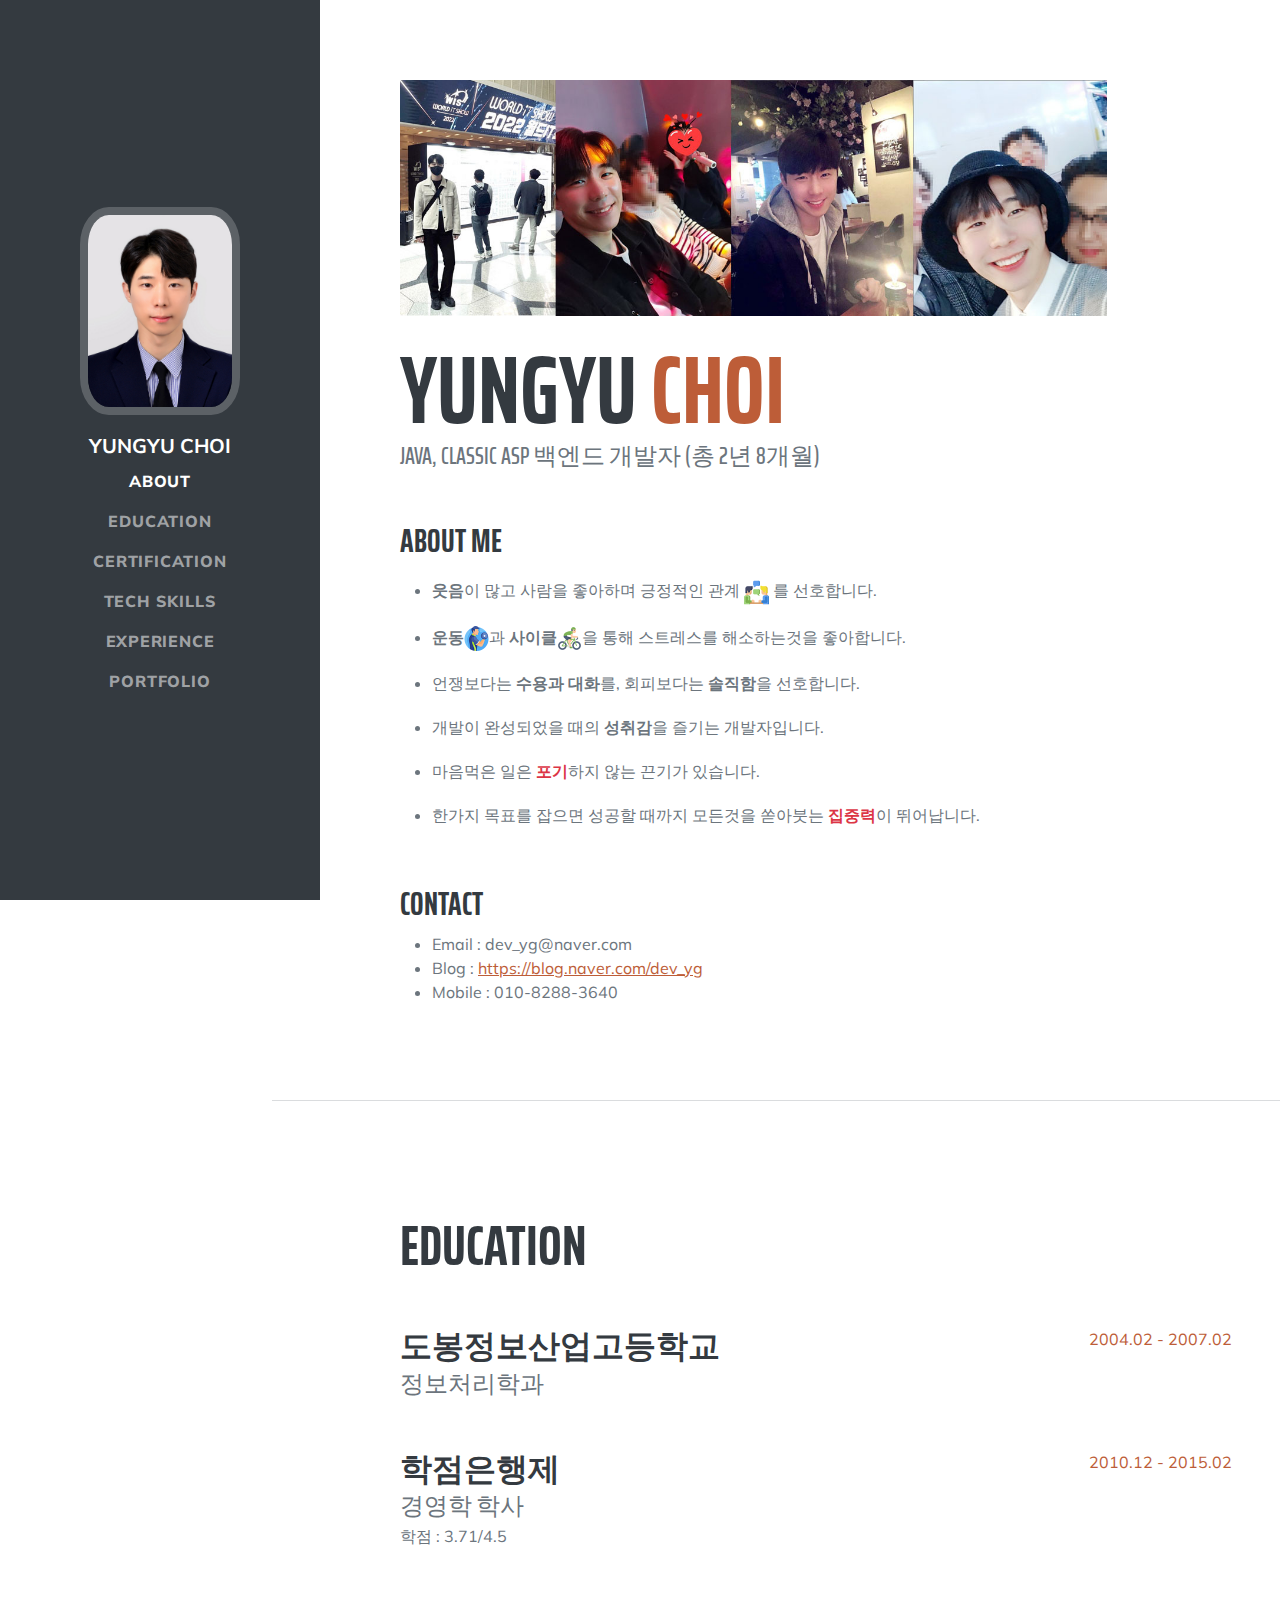
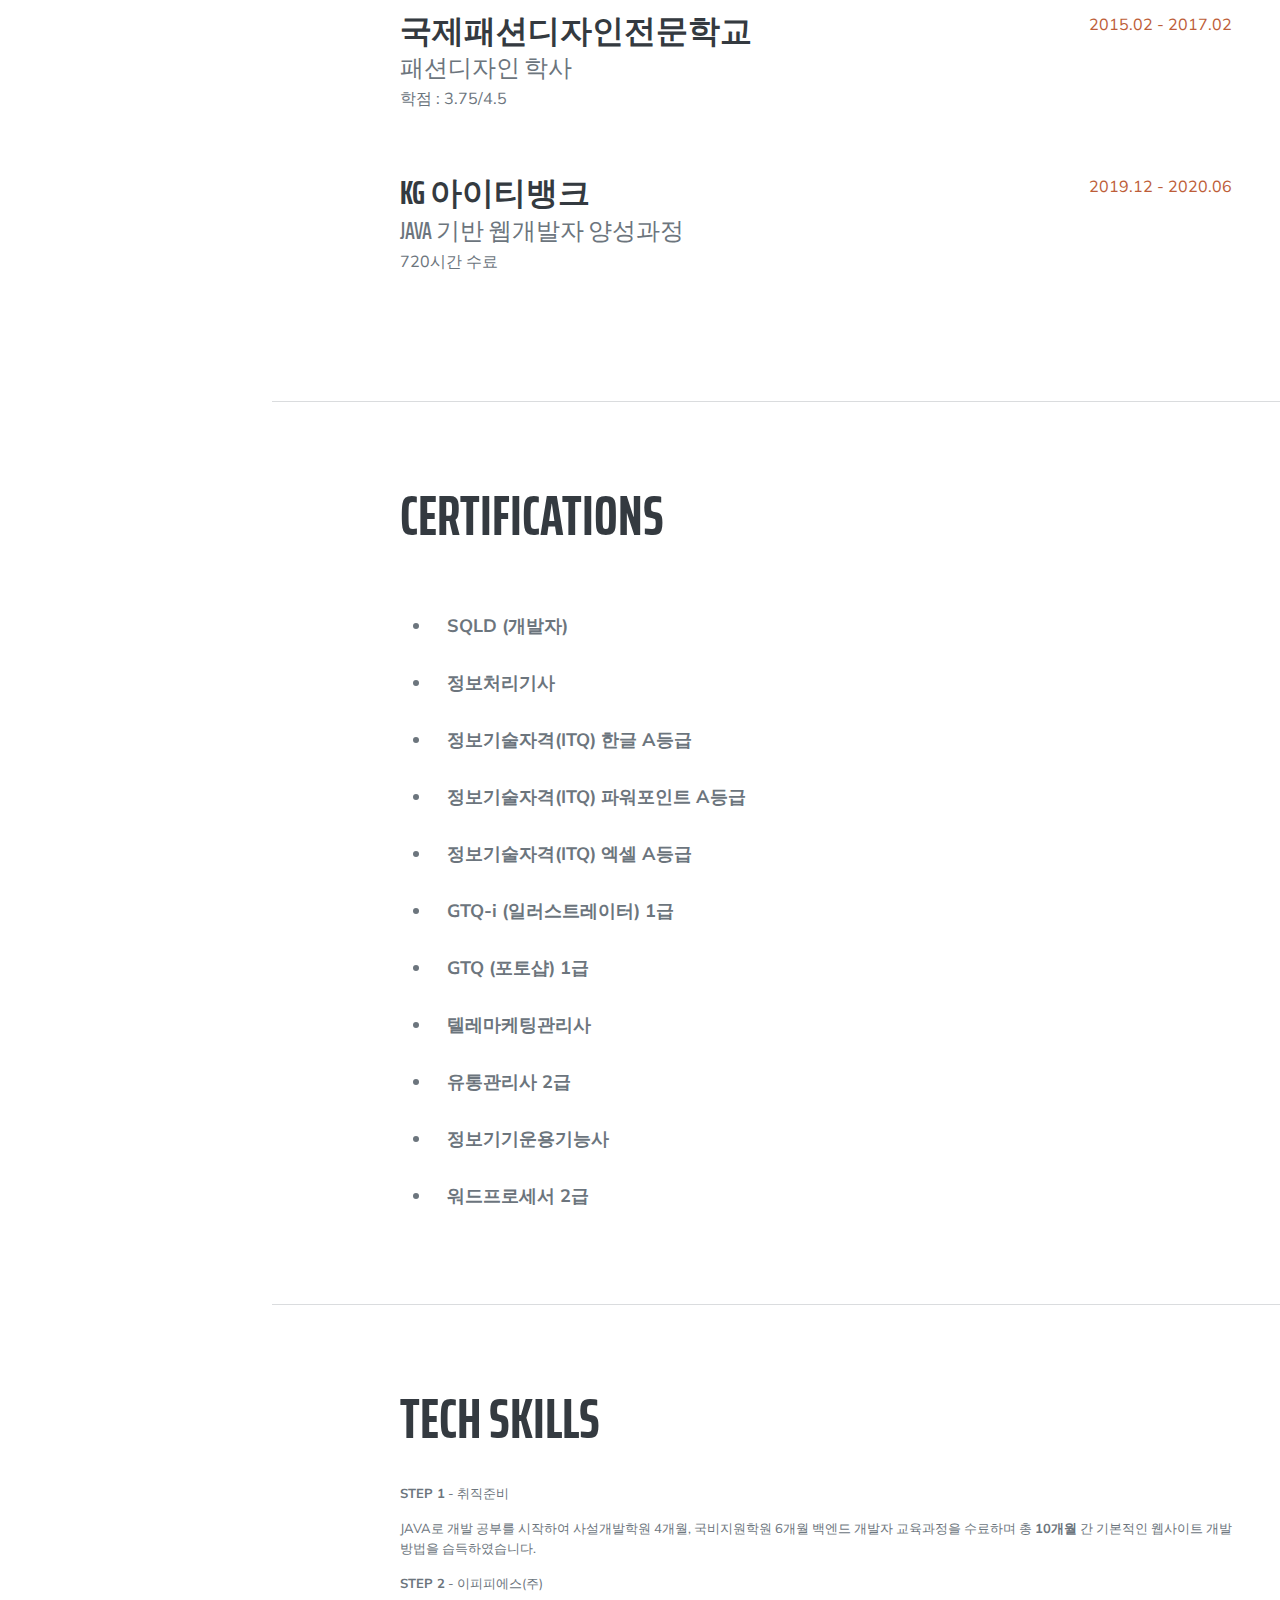
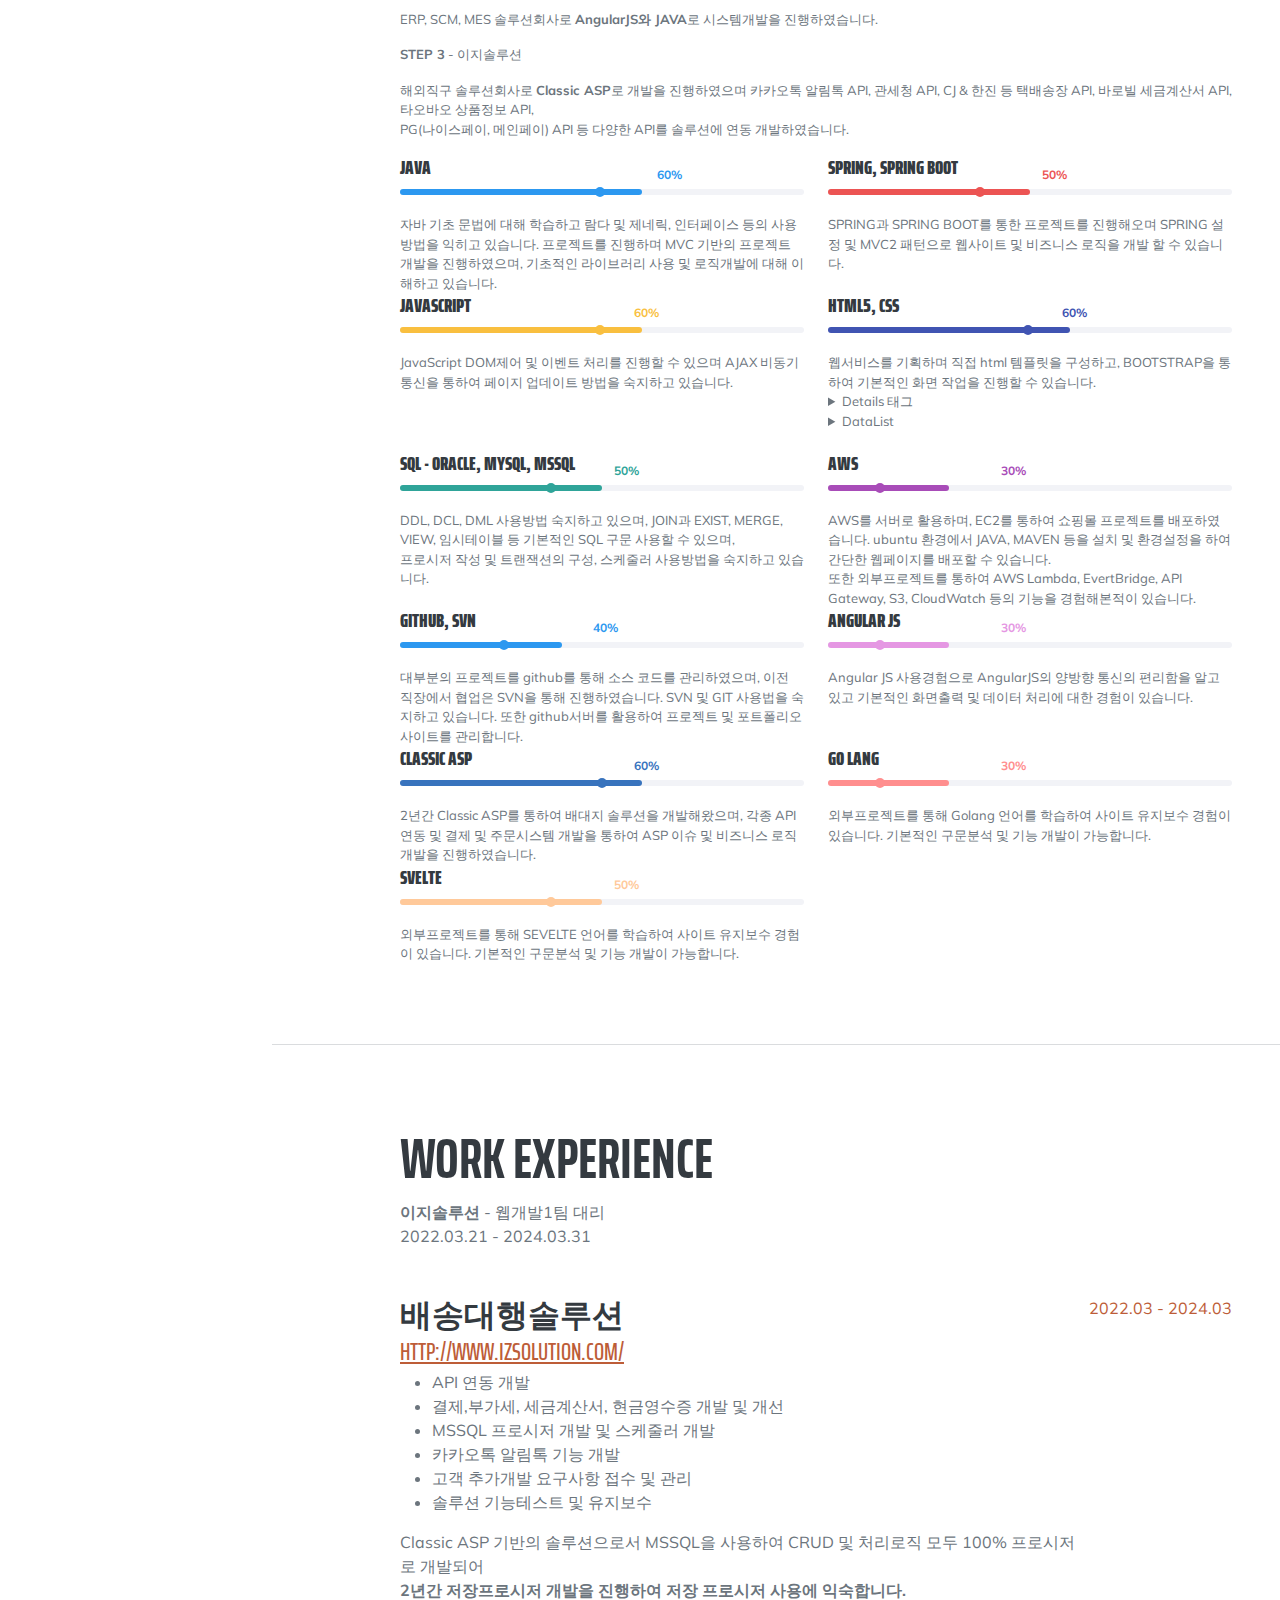
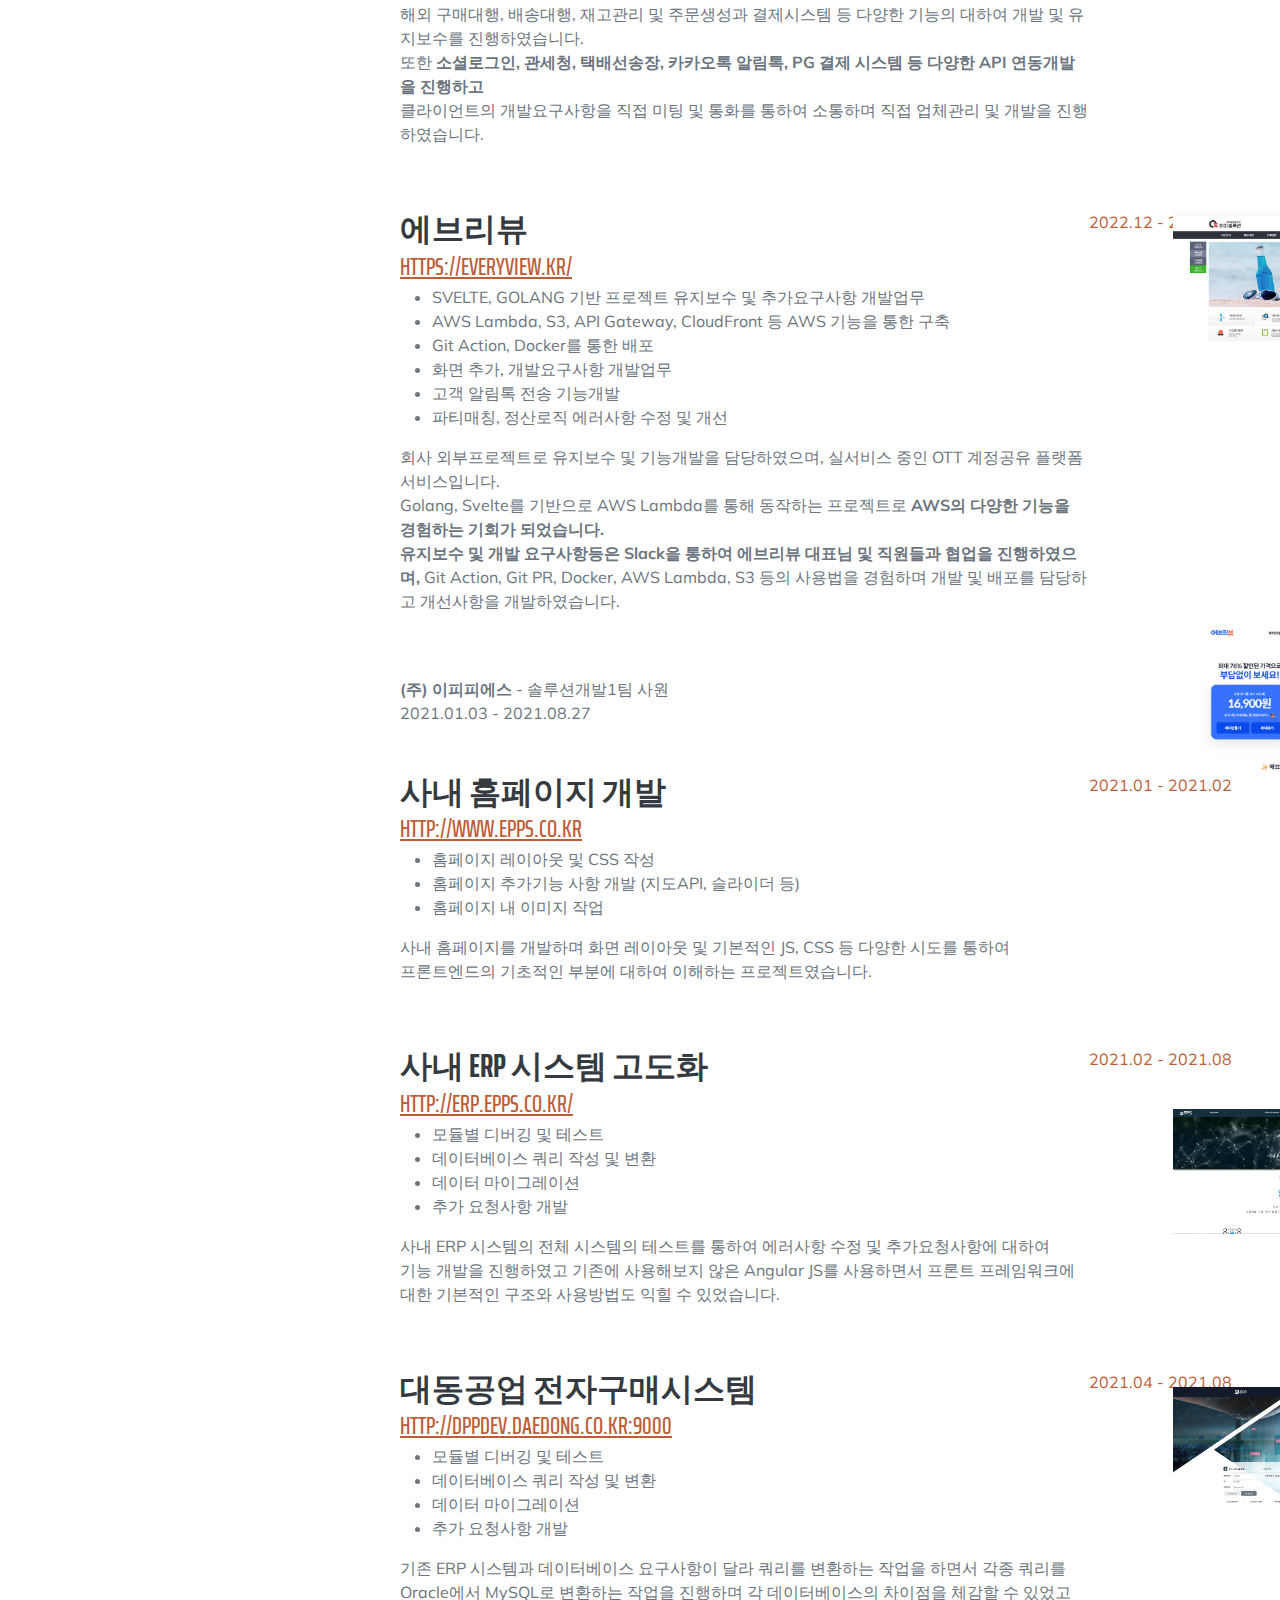
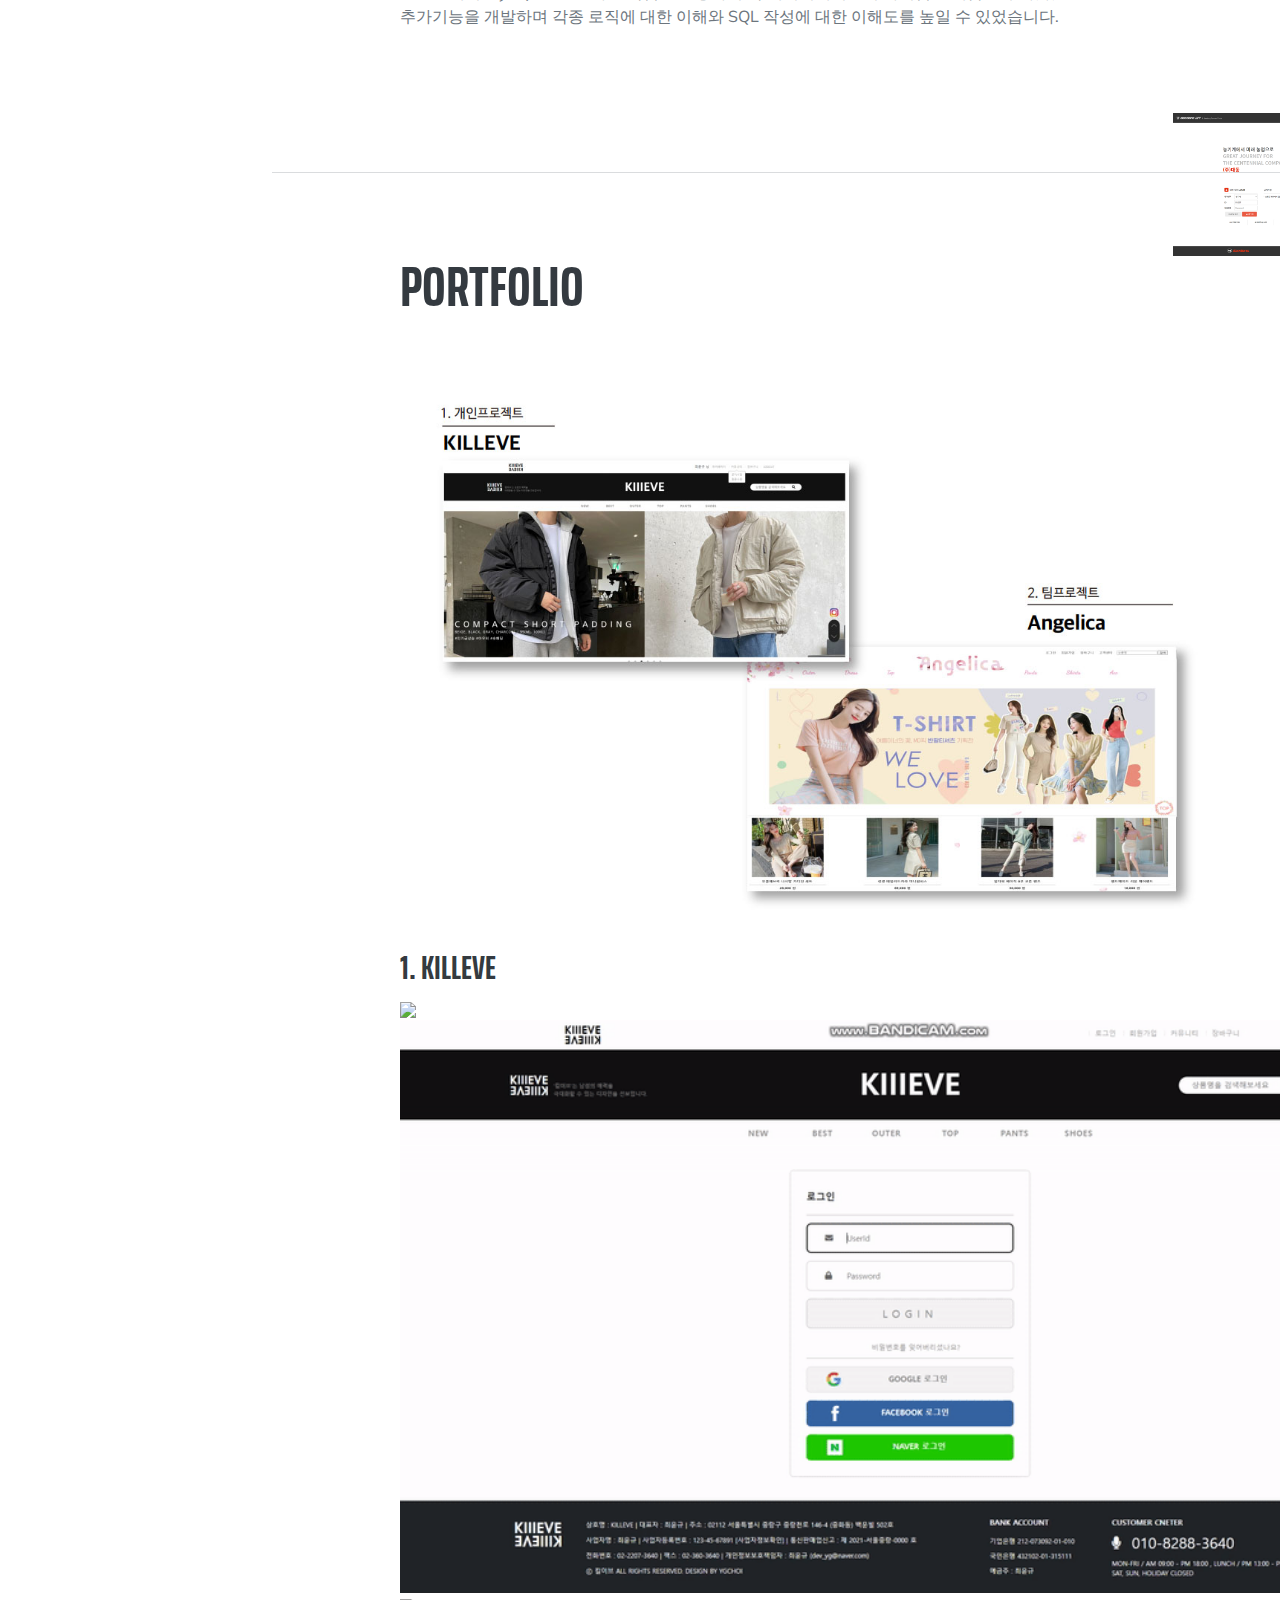
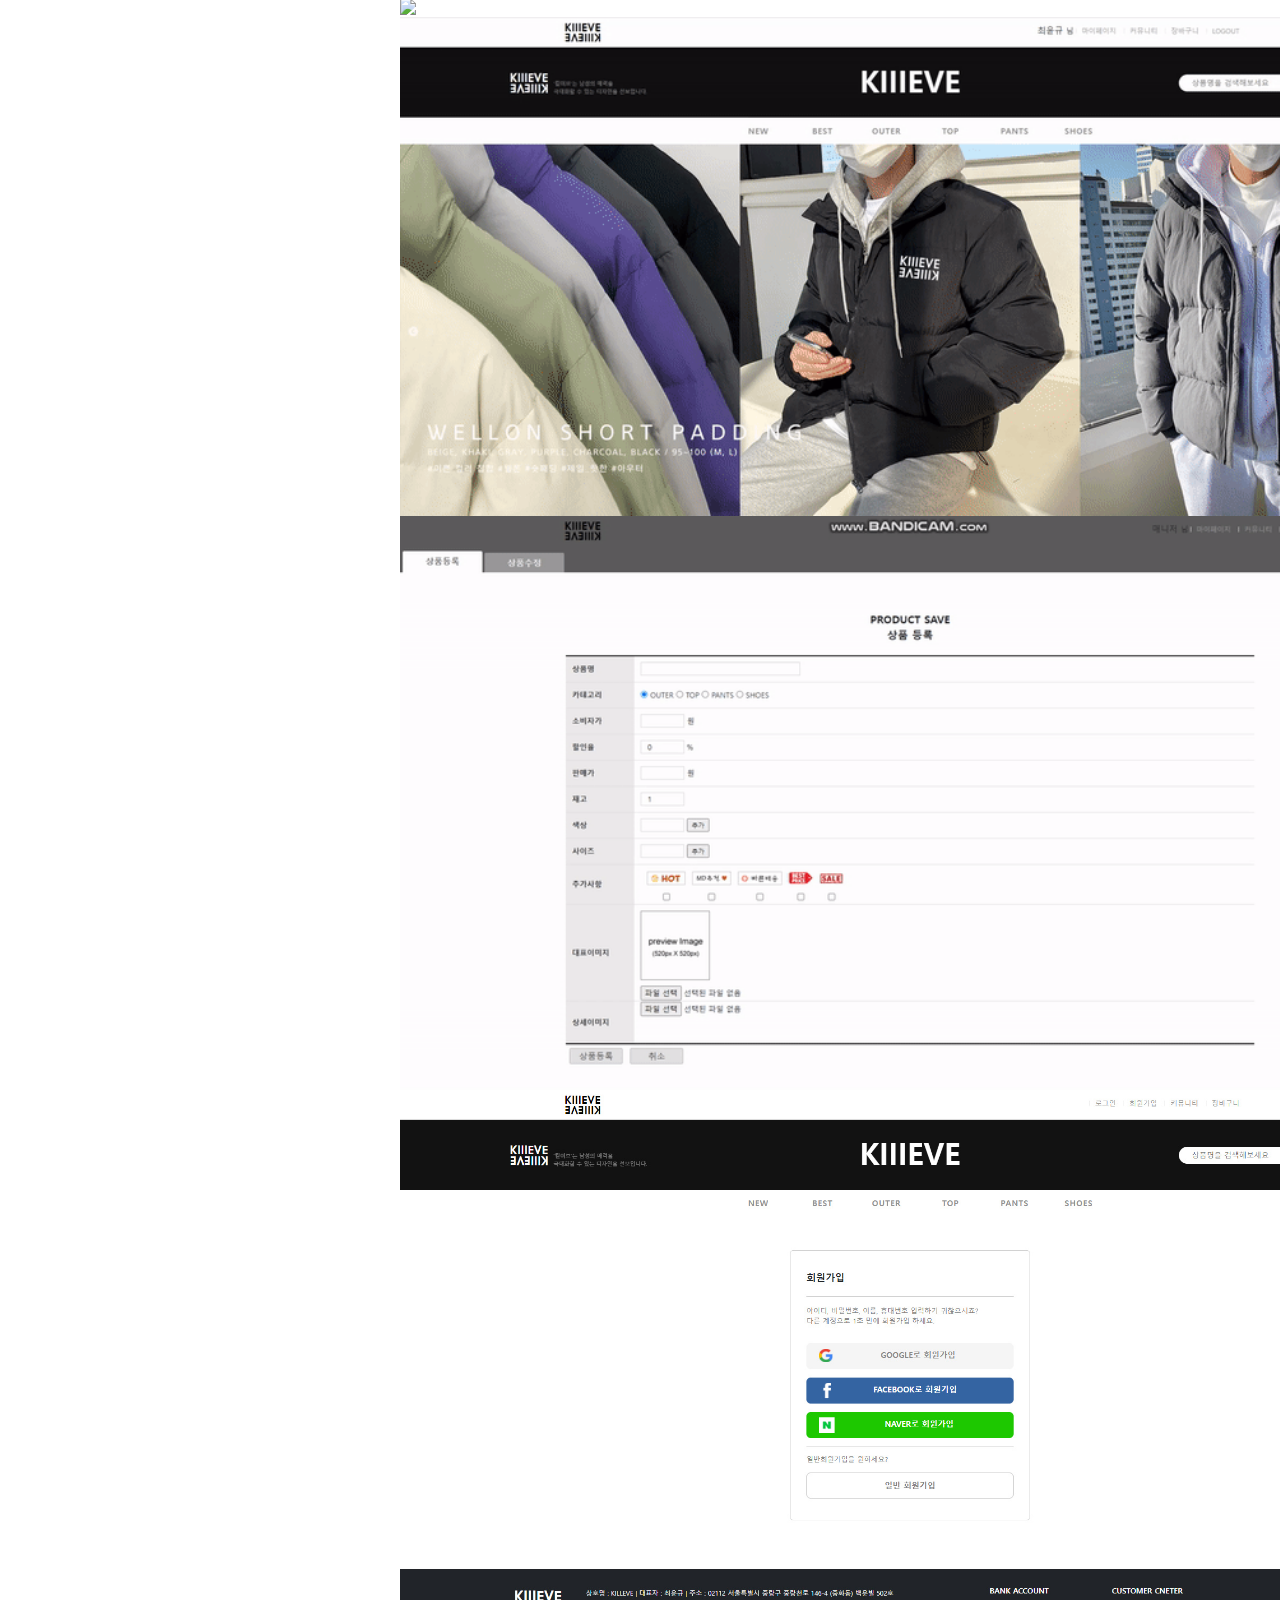
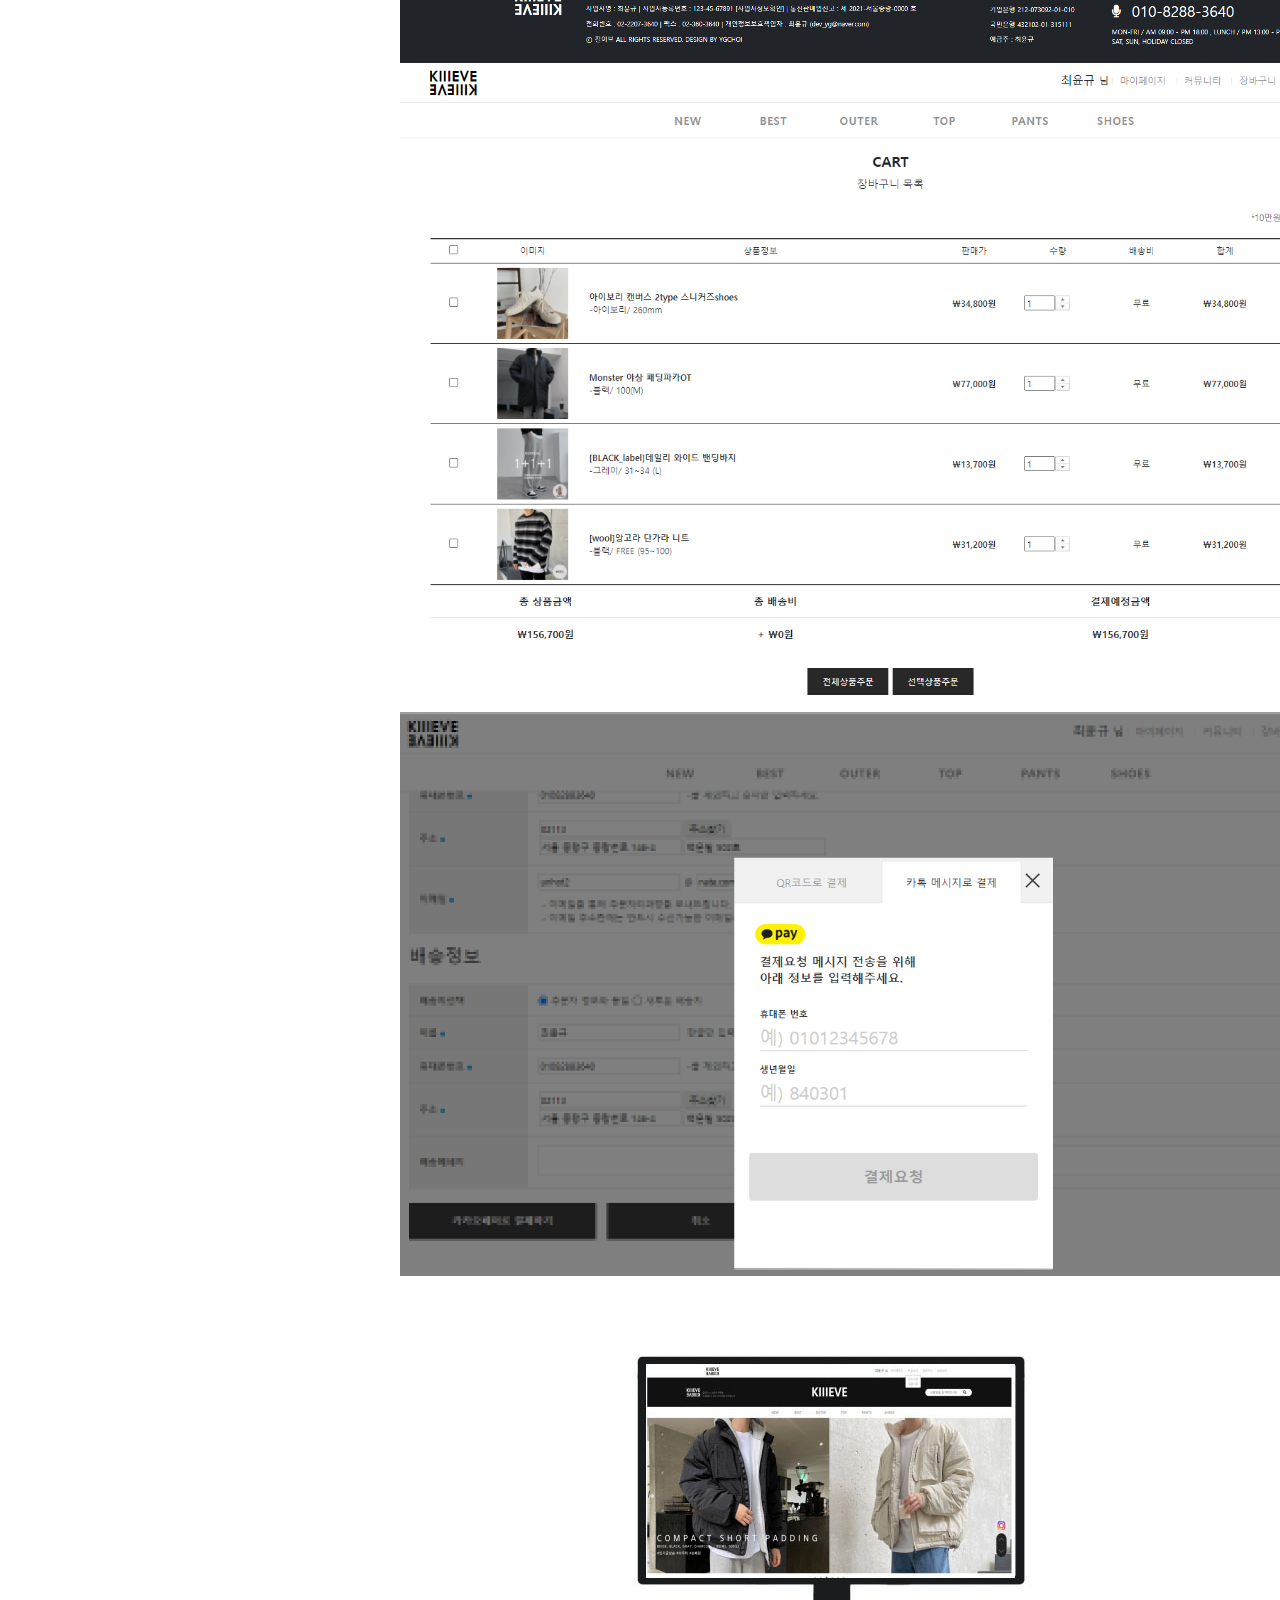
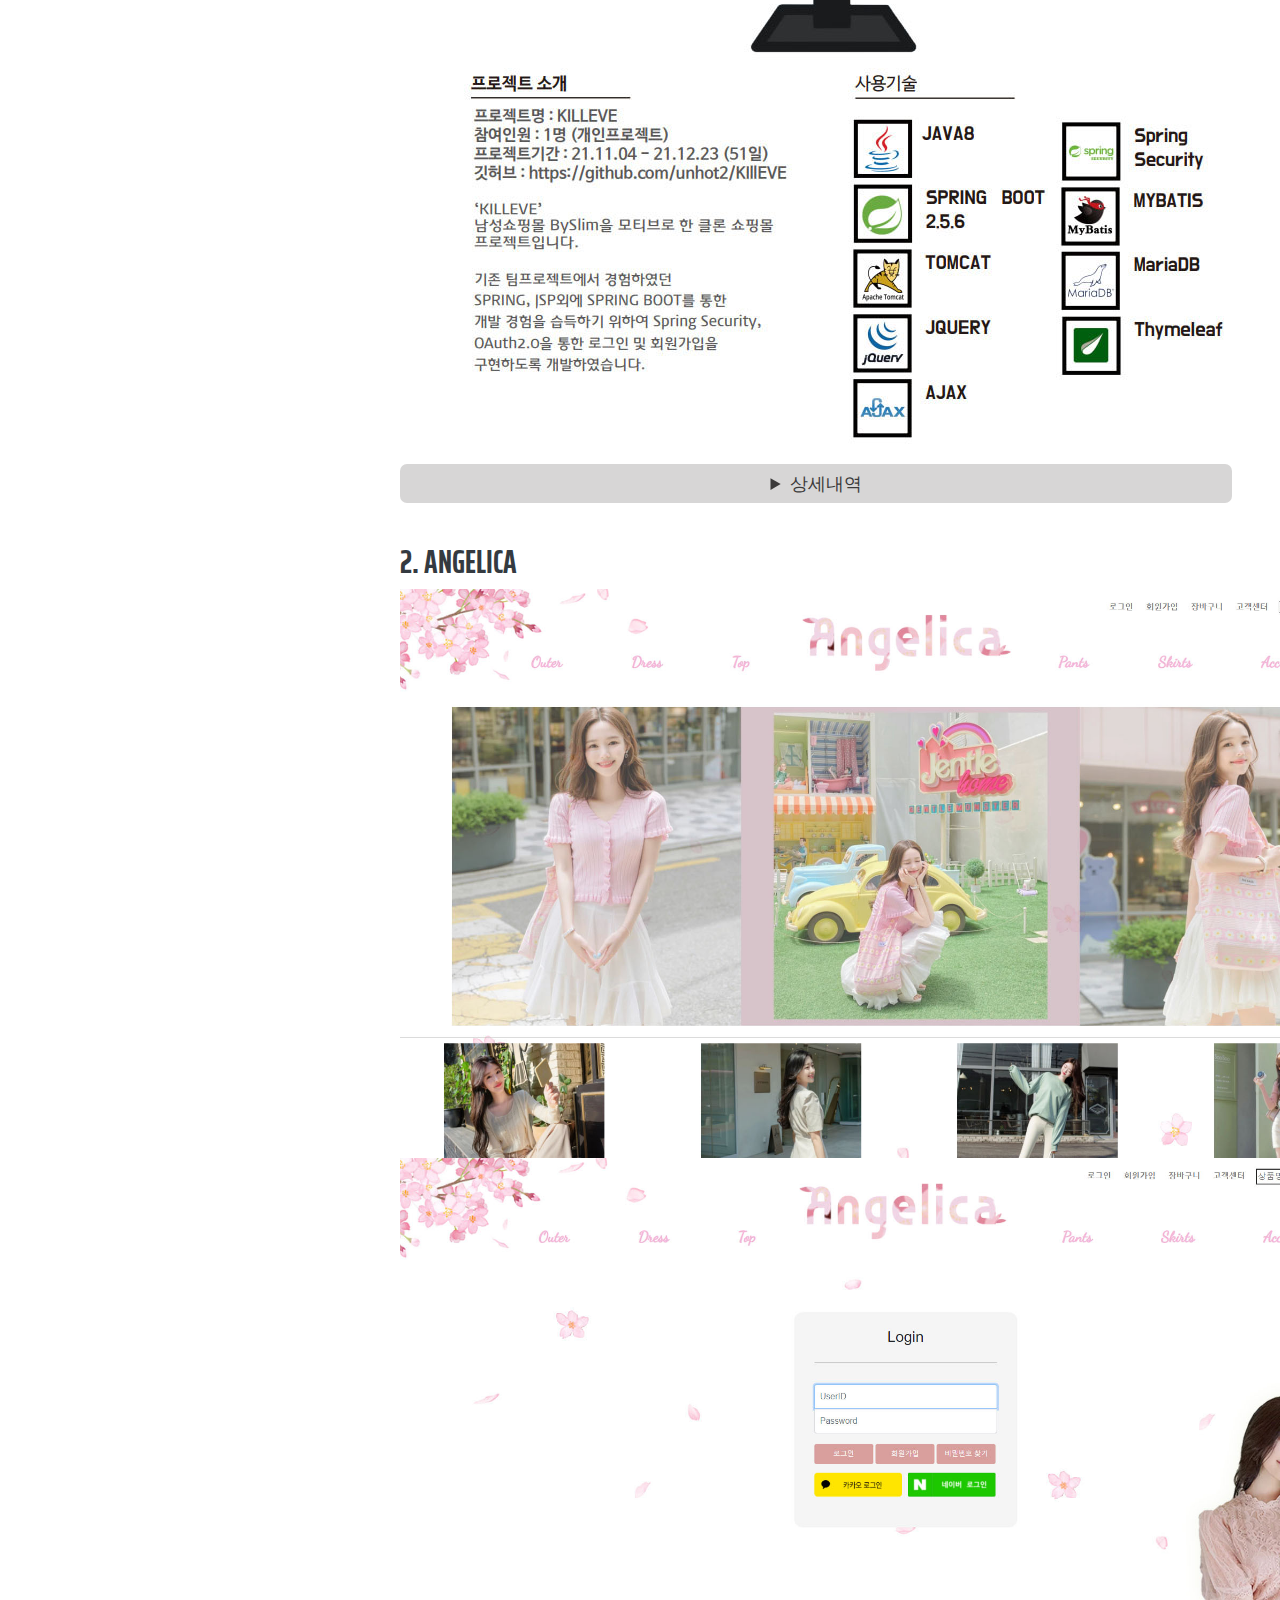
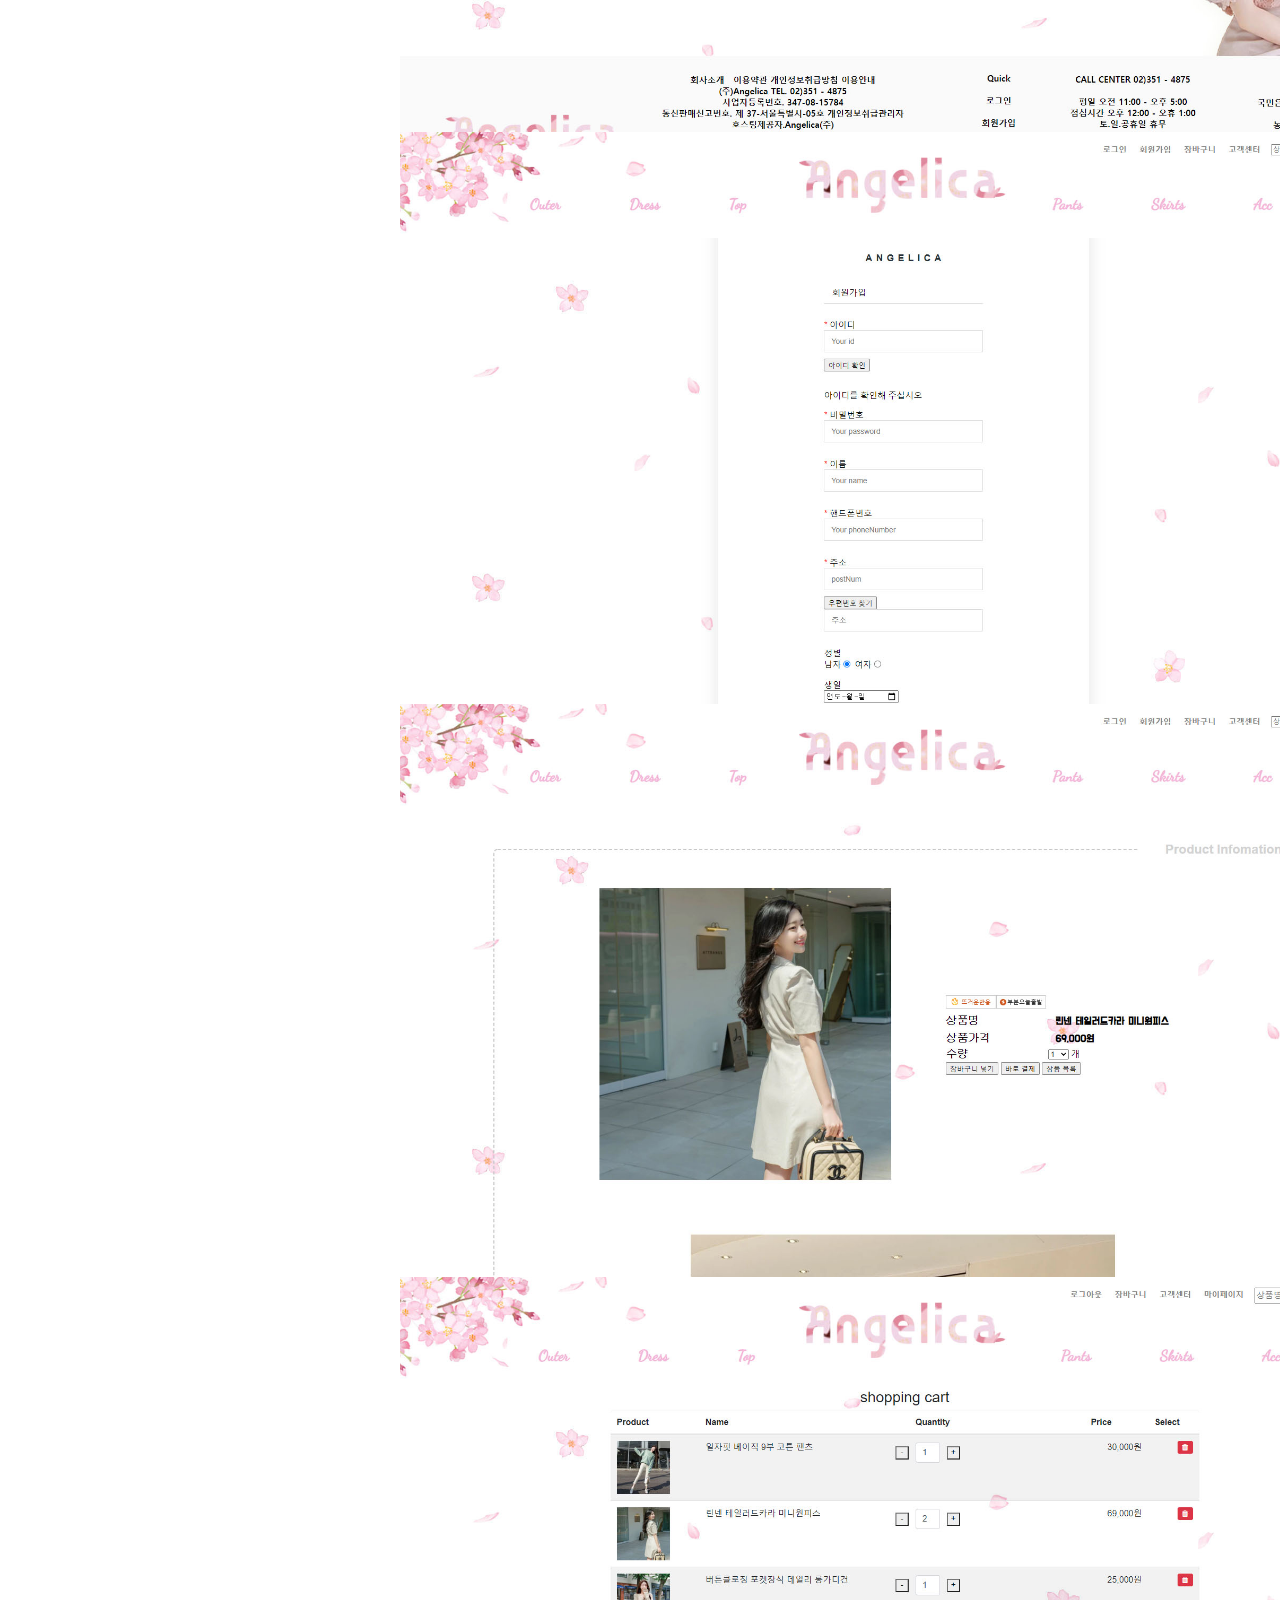
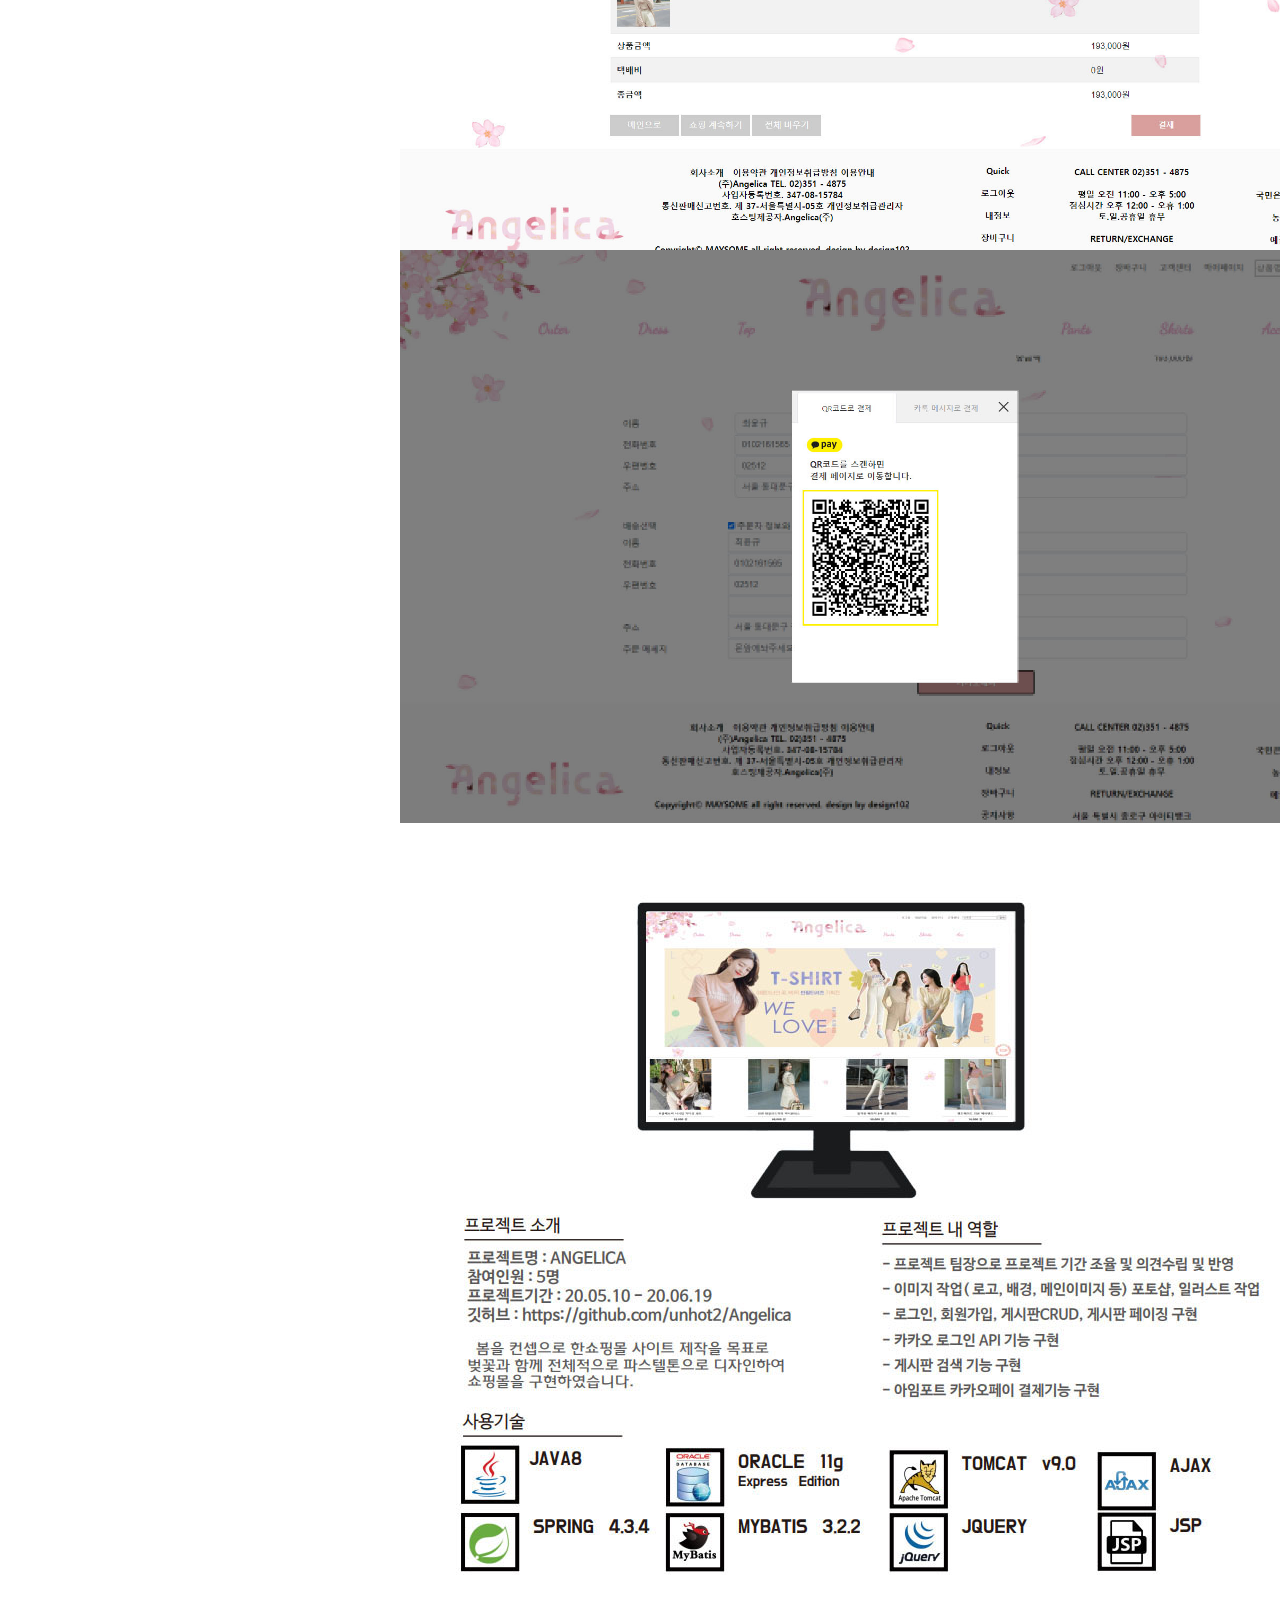
==== commit 7a21a312: "메인이미지 수정" ====
--- a/index.html
+++ b/index.html
@@ -51,7 +51,7 @@
         <section class="resume-section" id="about">
             <div class="resume-section-content">
                 <div class="subheading">
-                    <img src="/img/me.jpg" width="85%">
+                    <img src="/img/mainimg.jpg" width="85%">
                 </div>
 
                 <h1 class="mb-0" style="margin-top: 26px;">
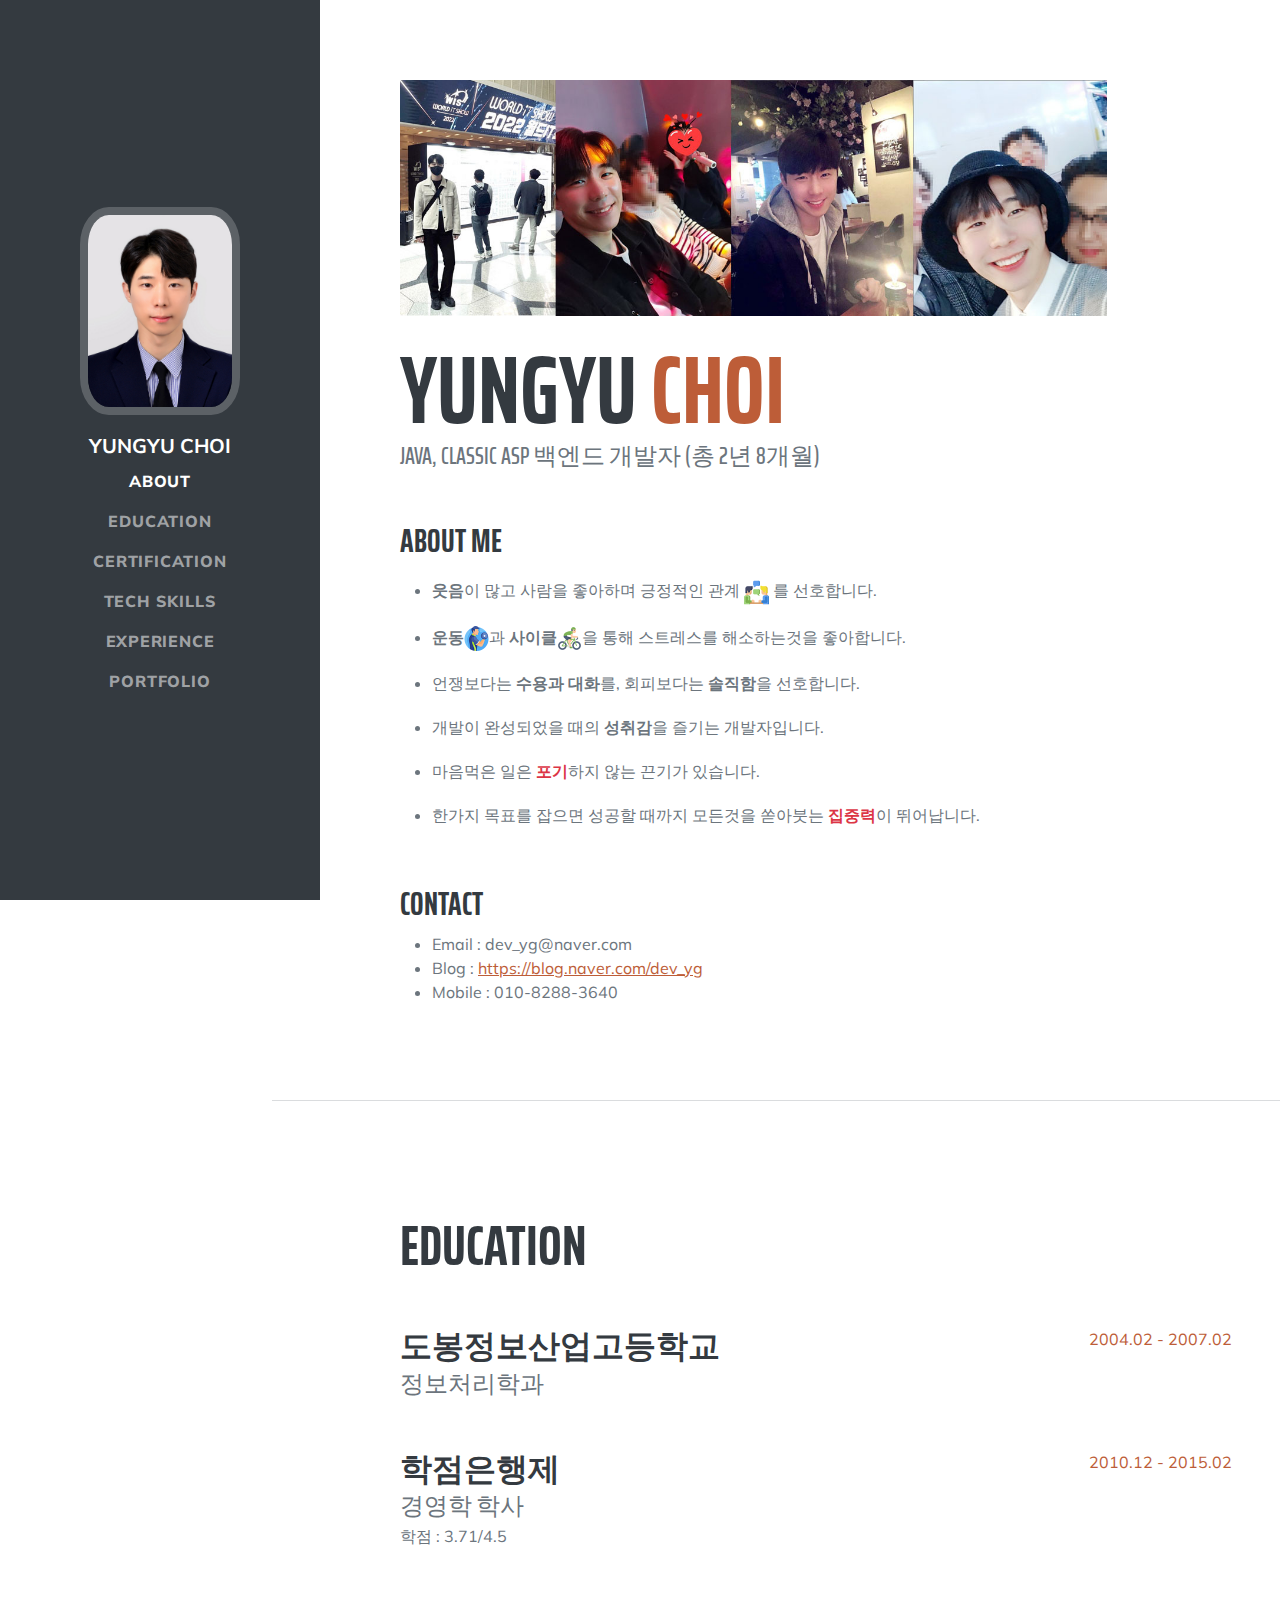
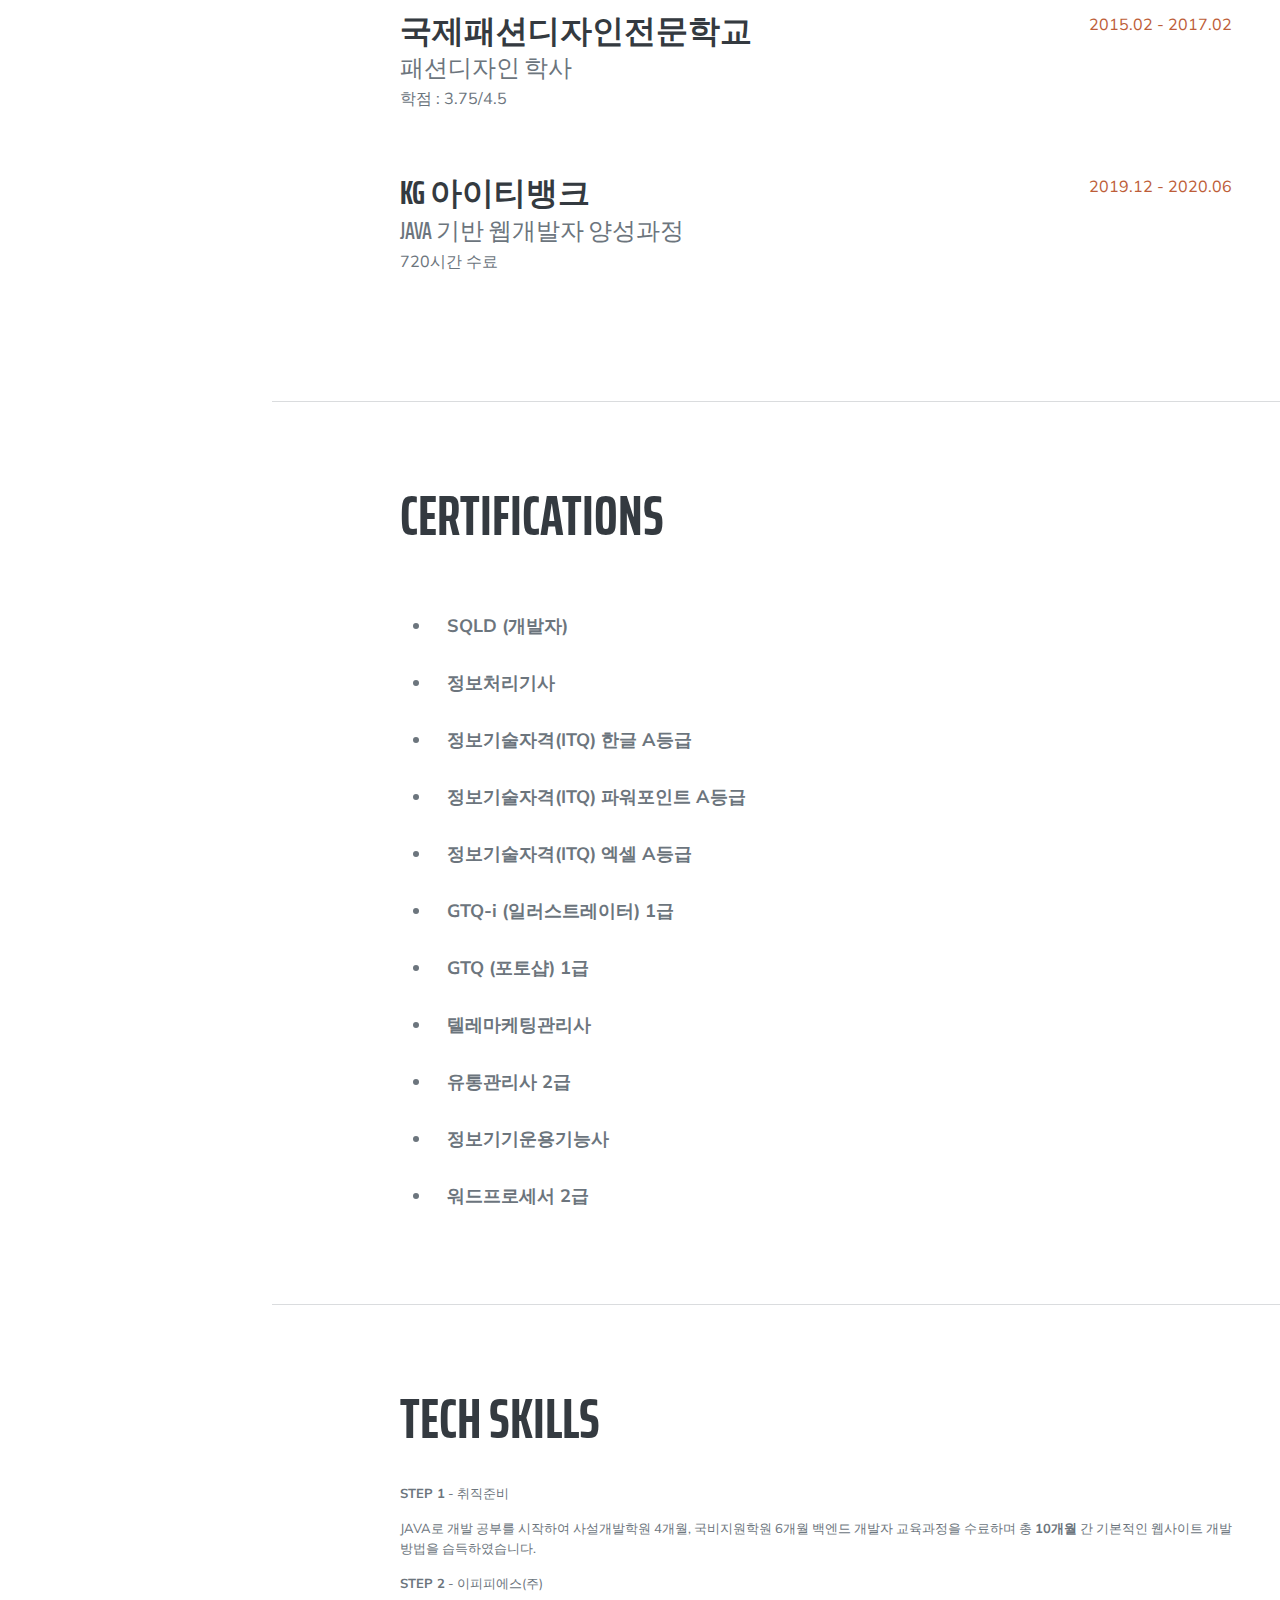
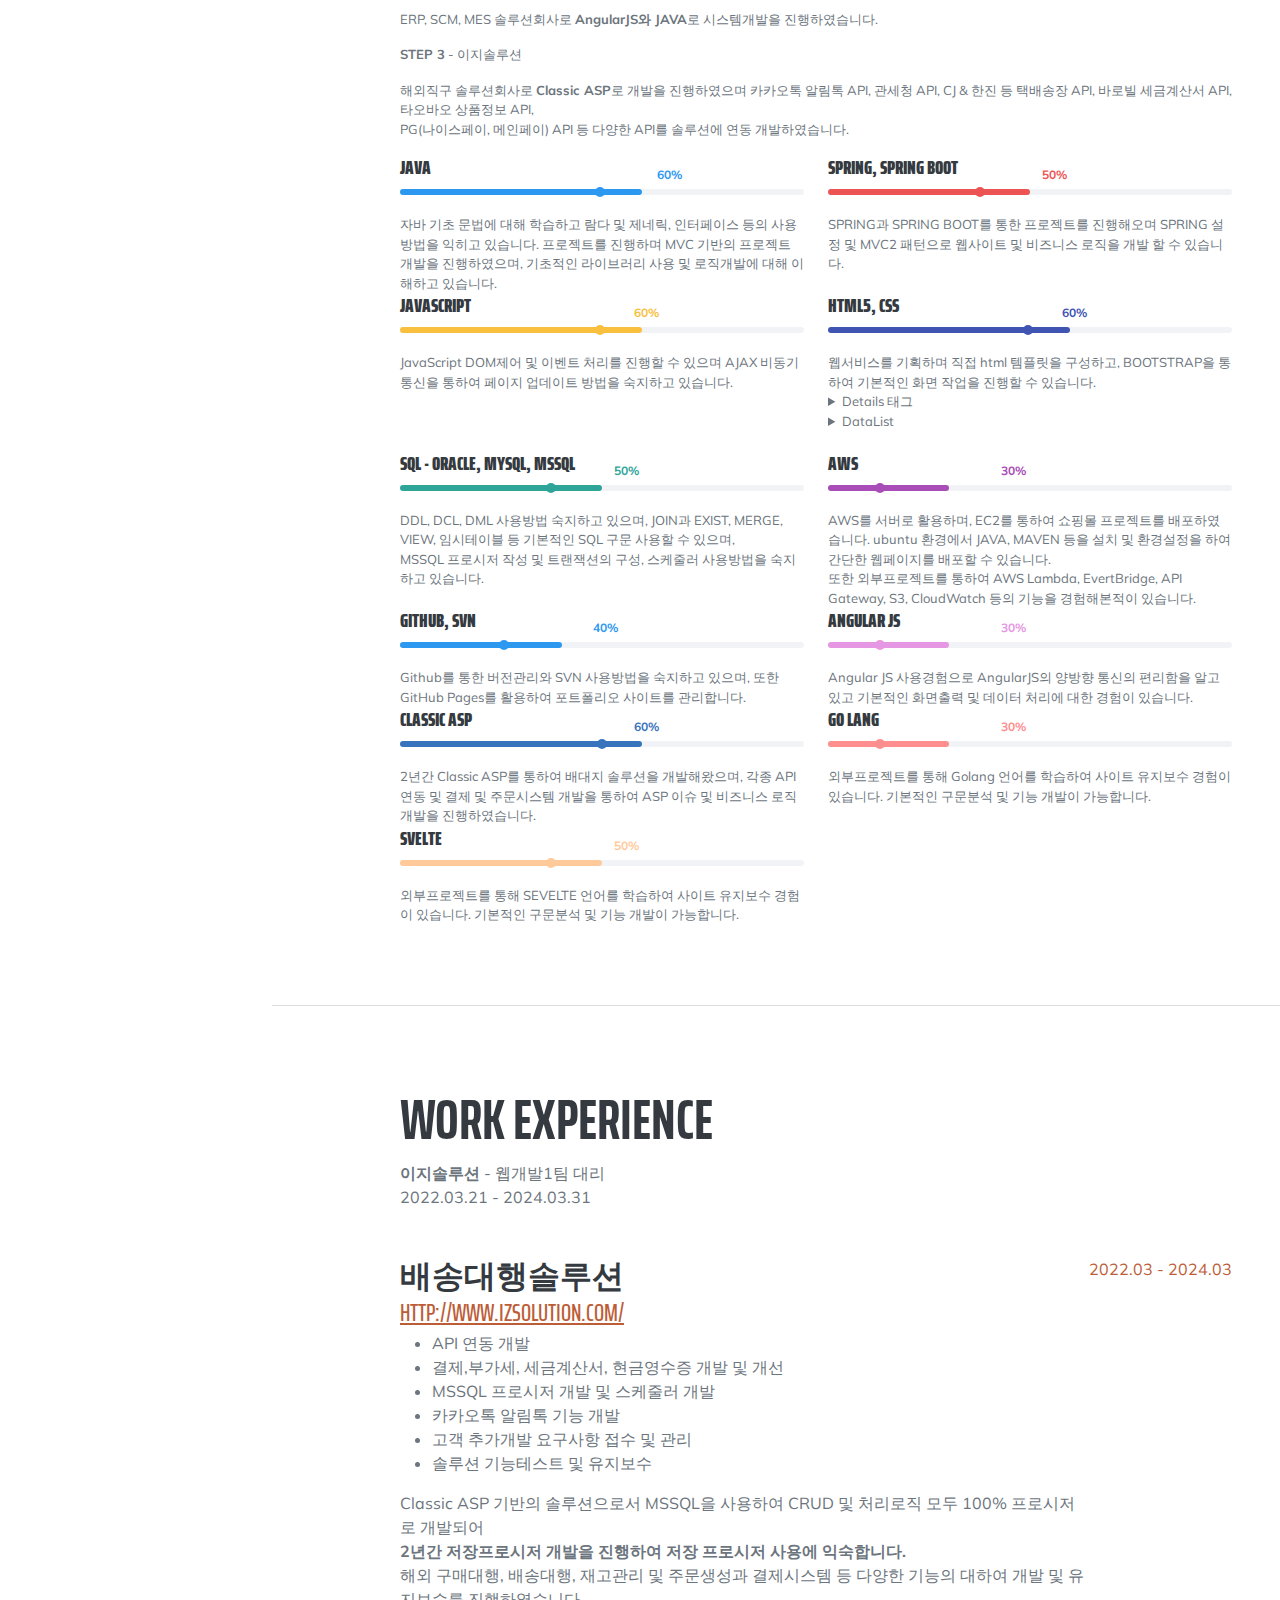
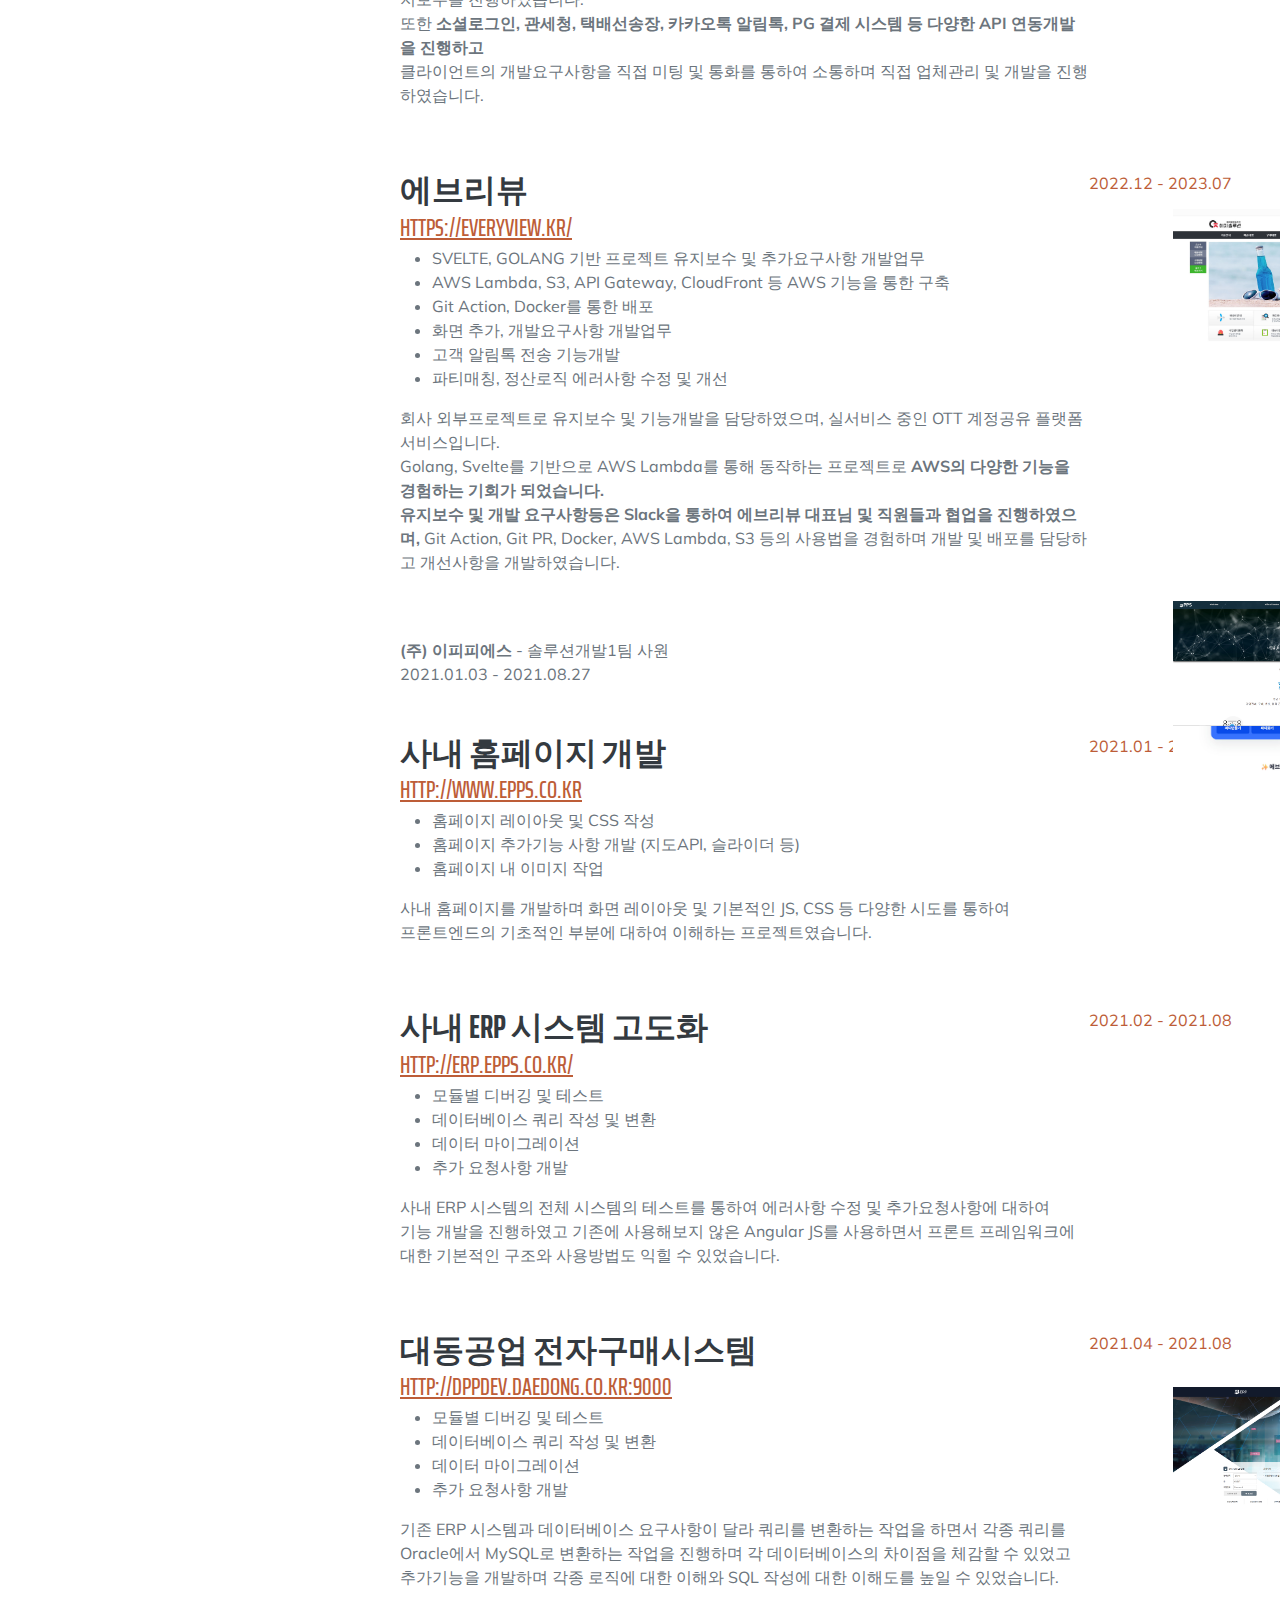
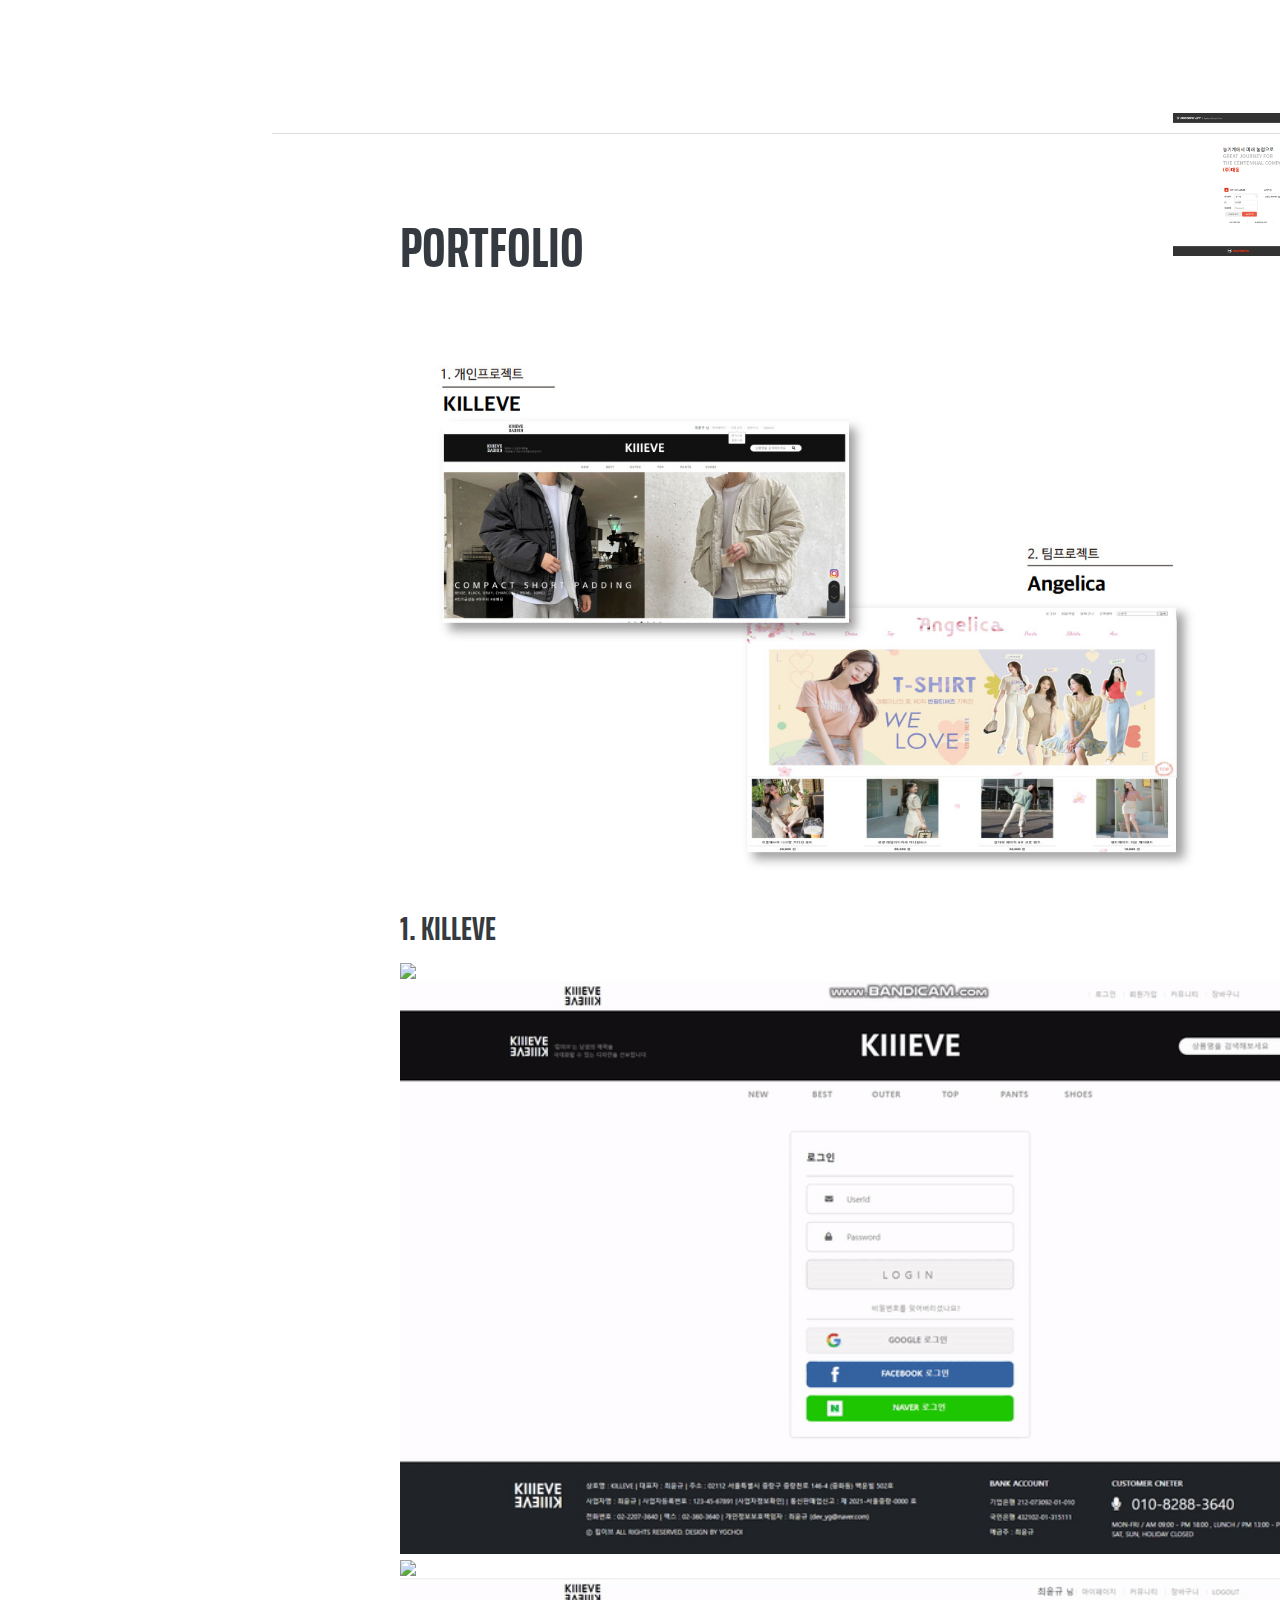
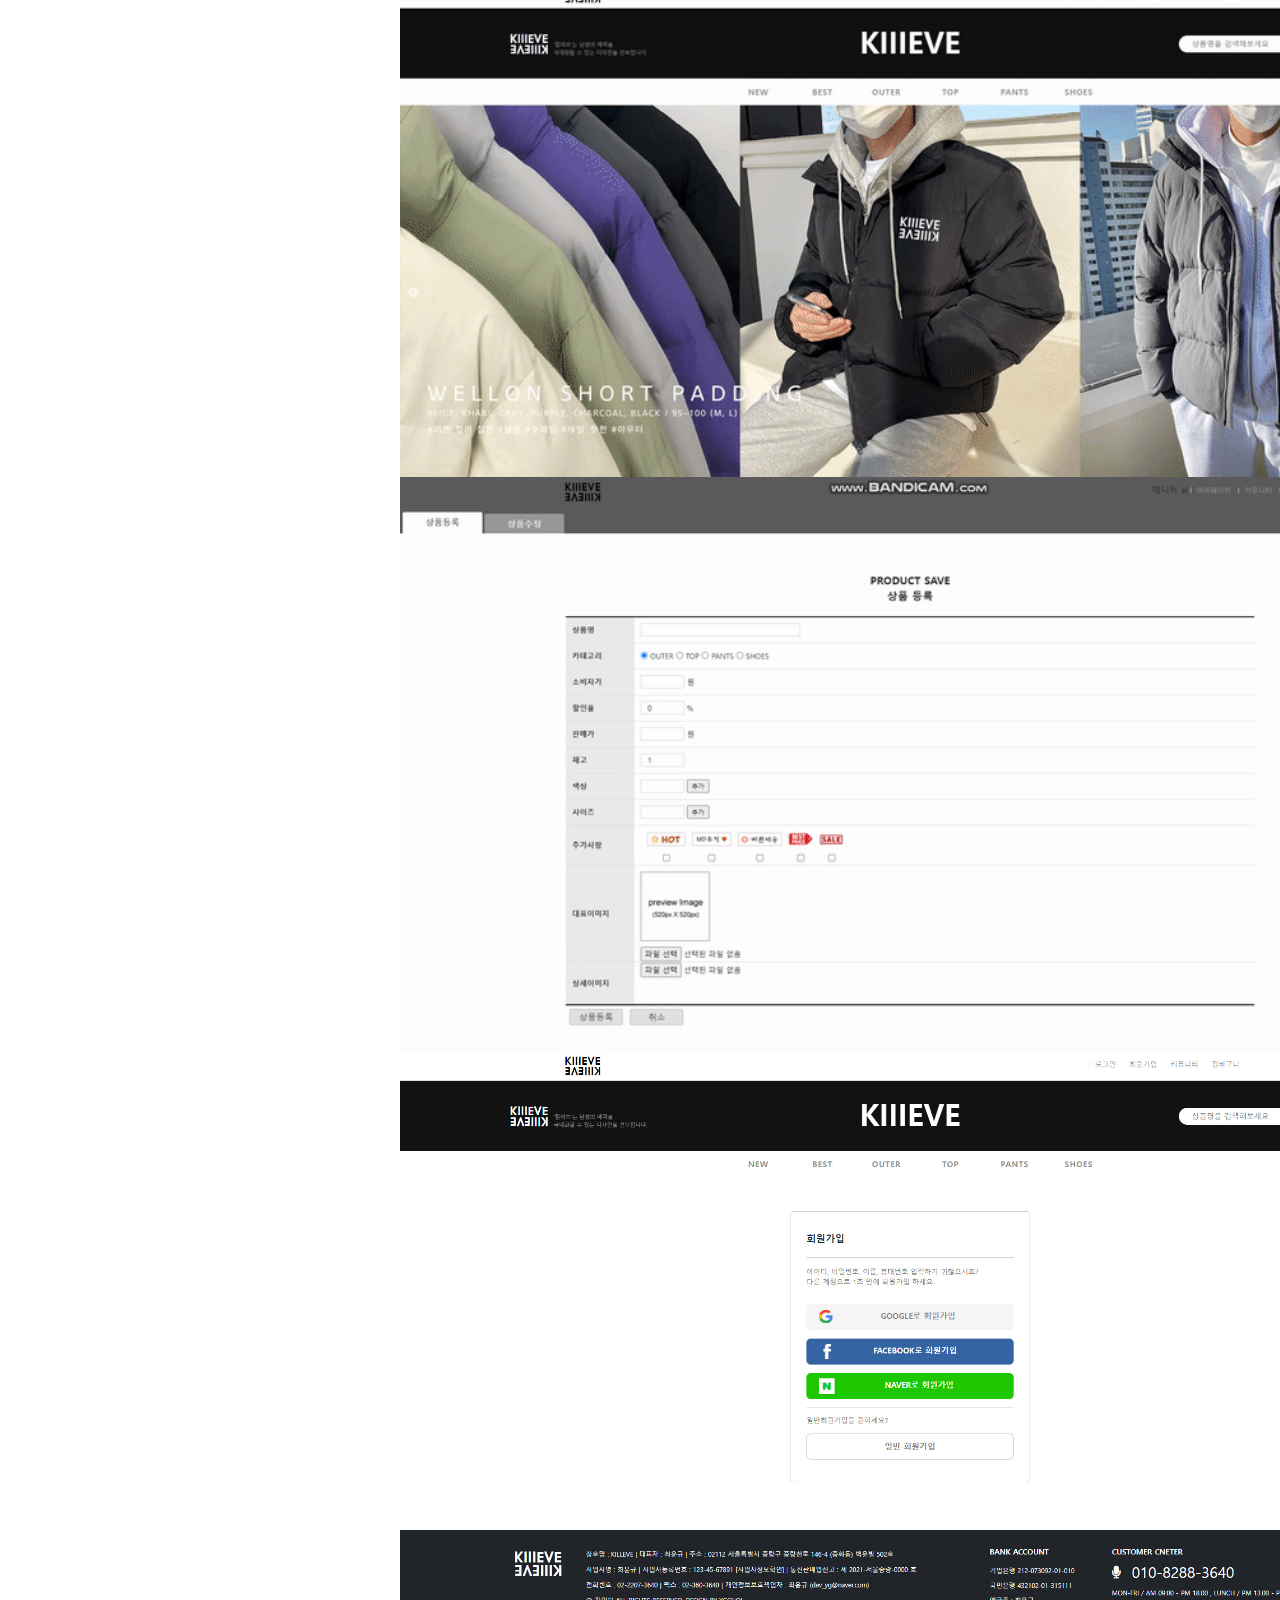
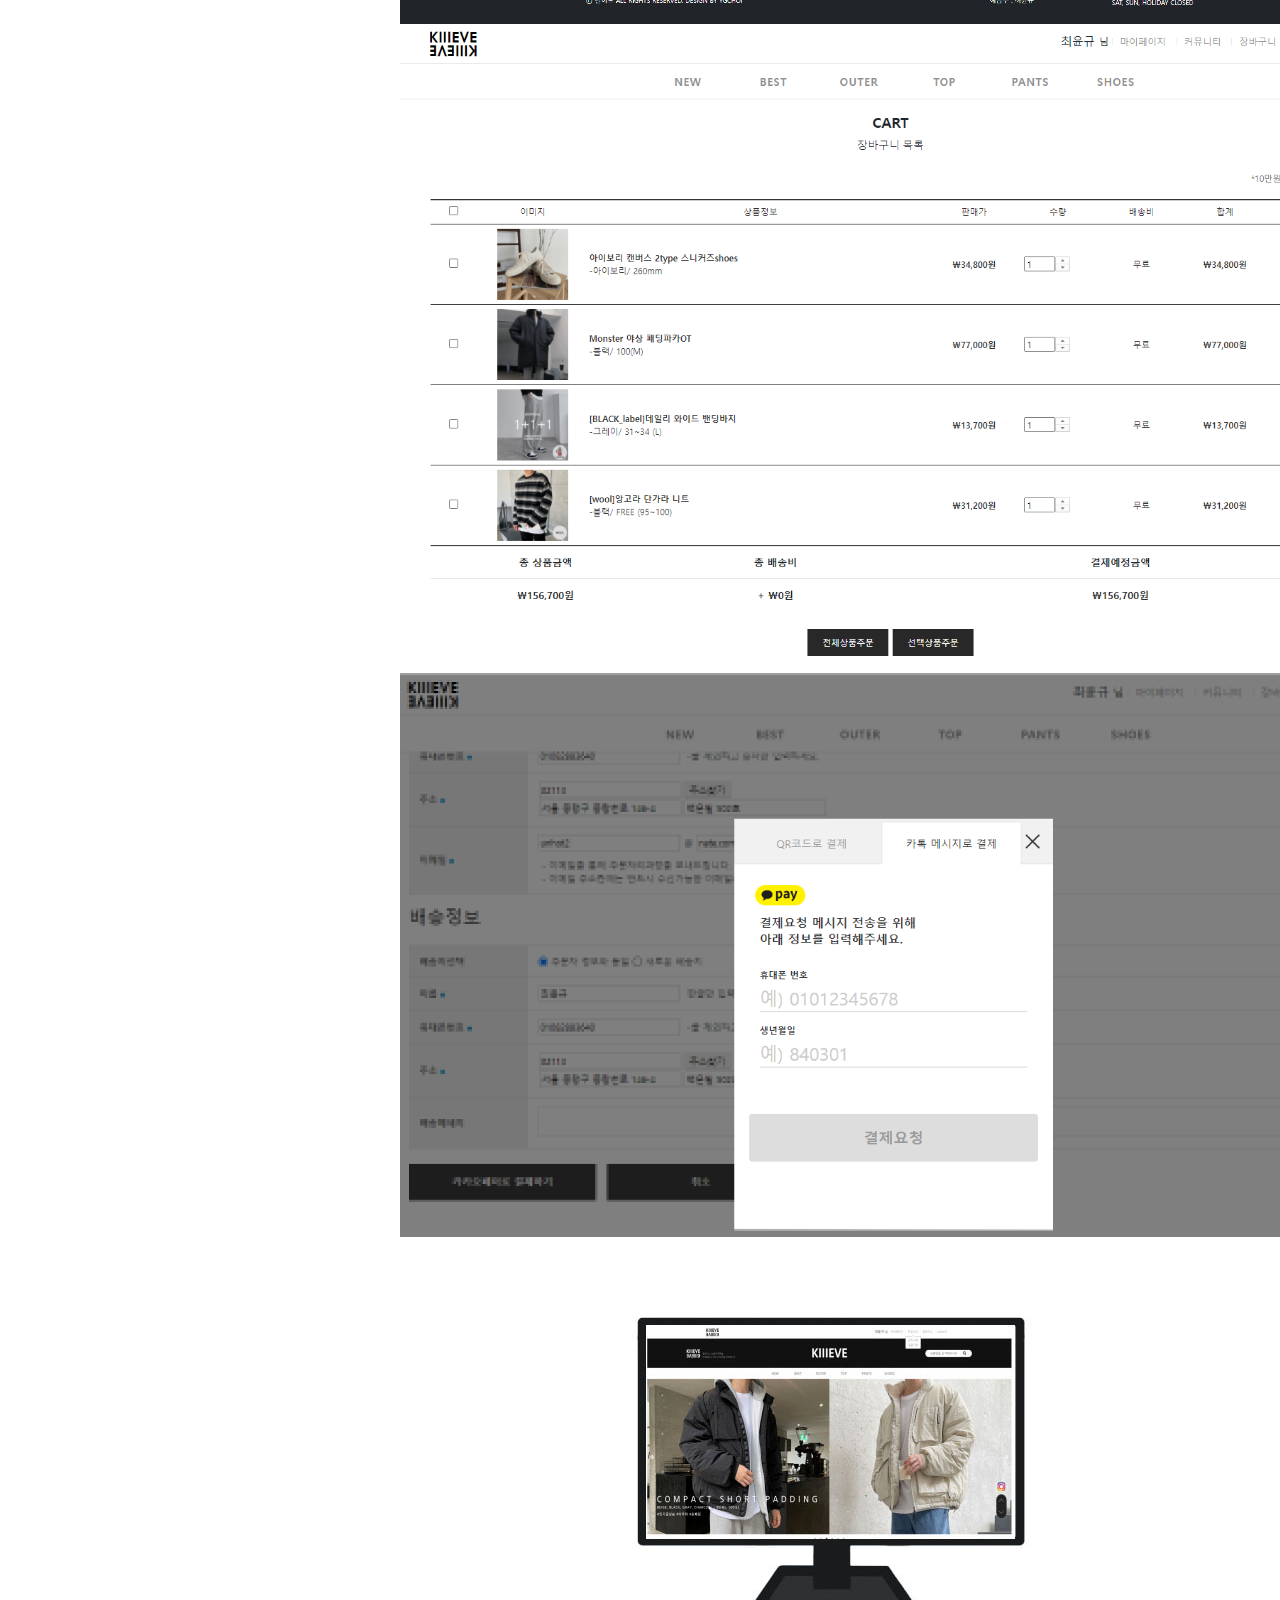
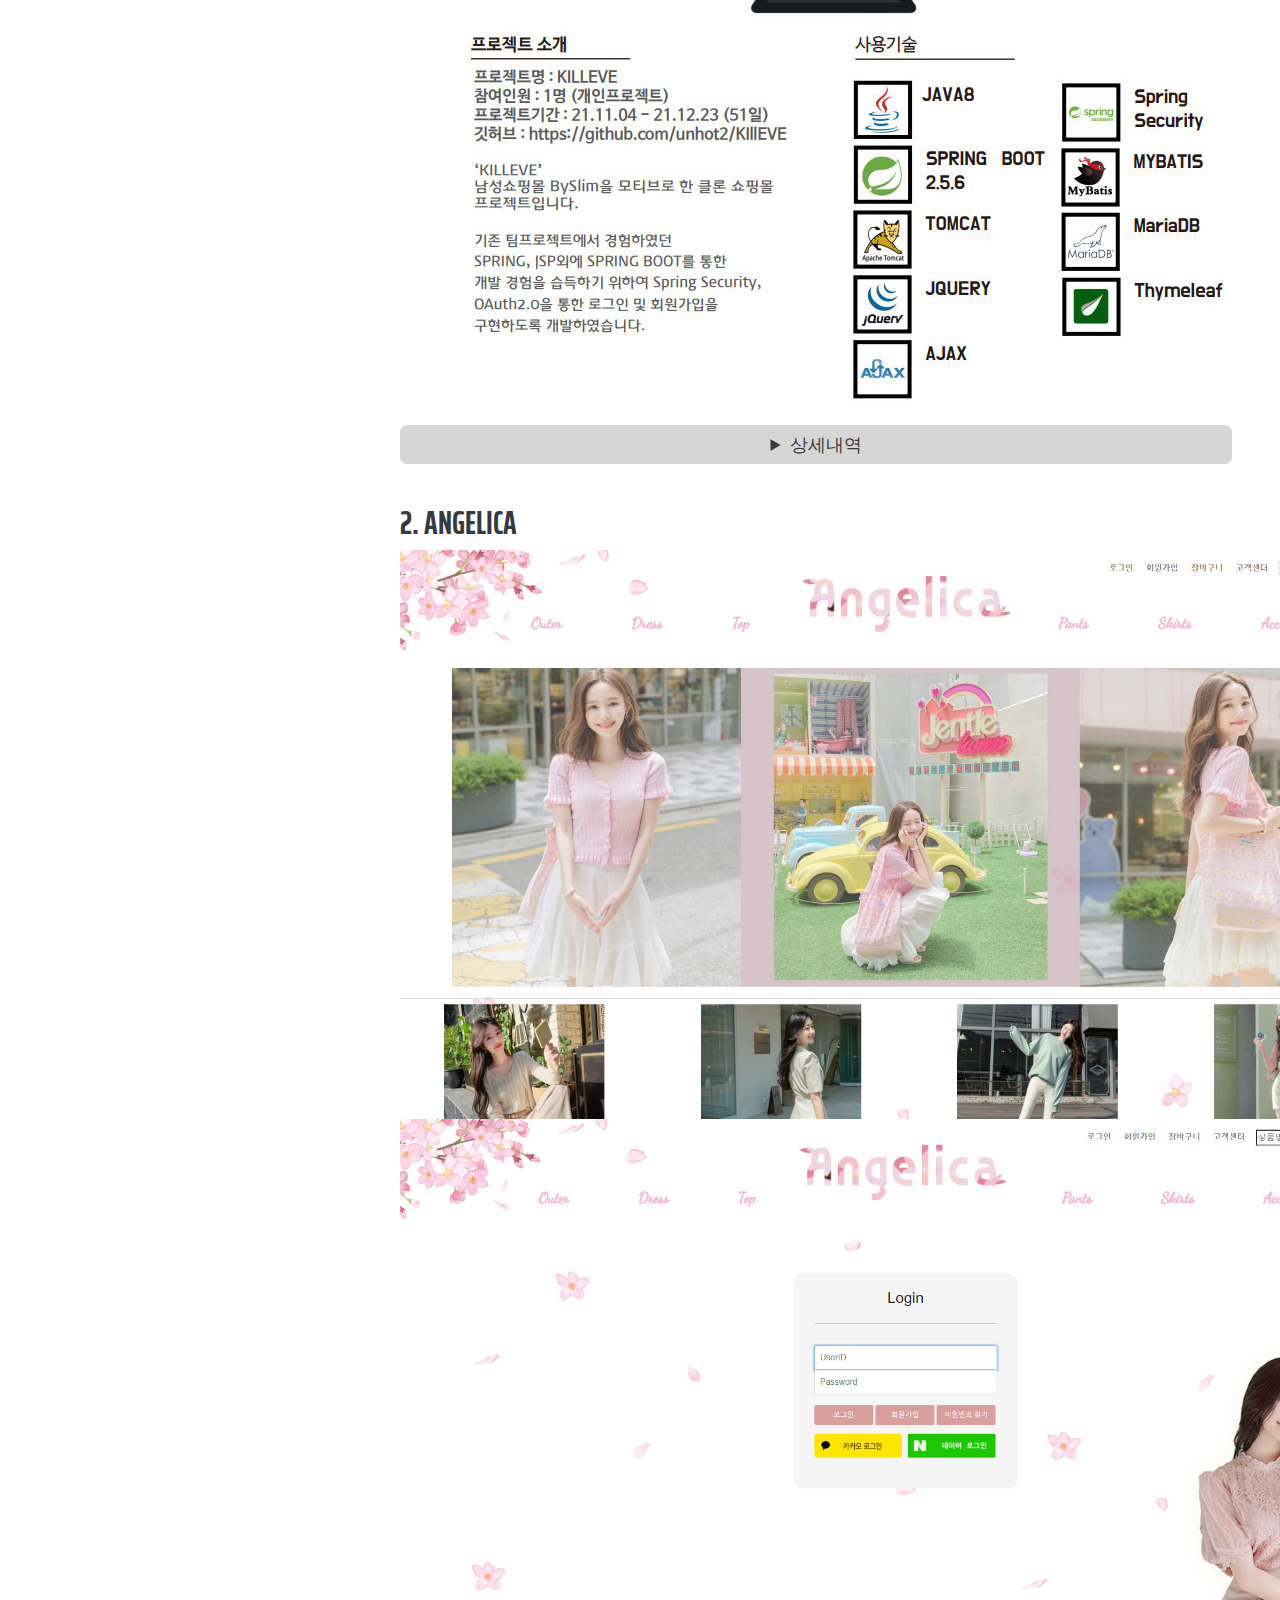
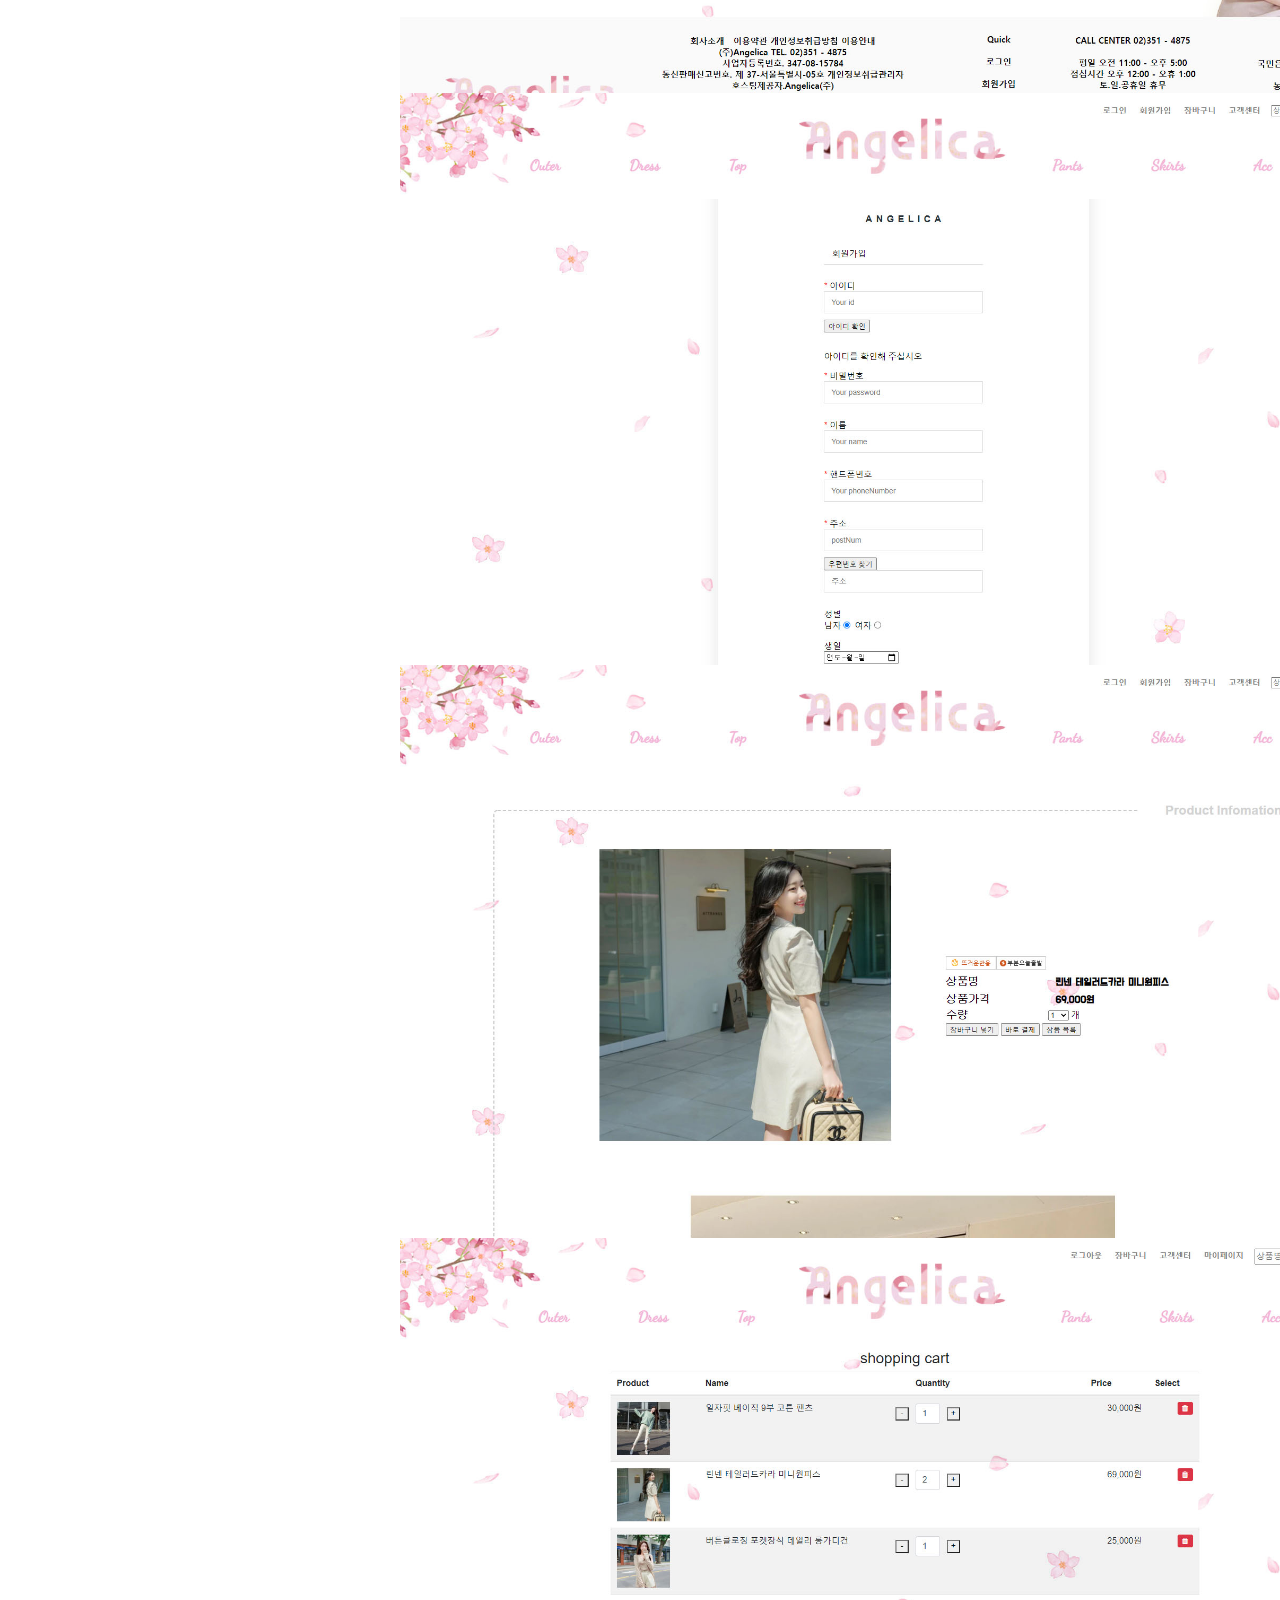
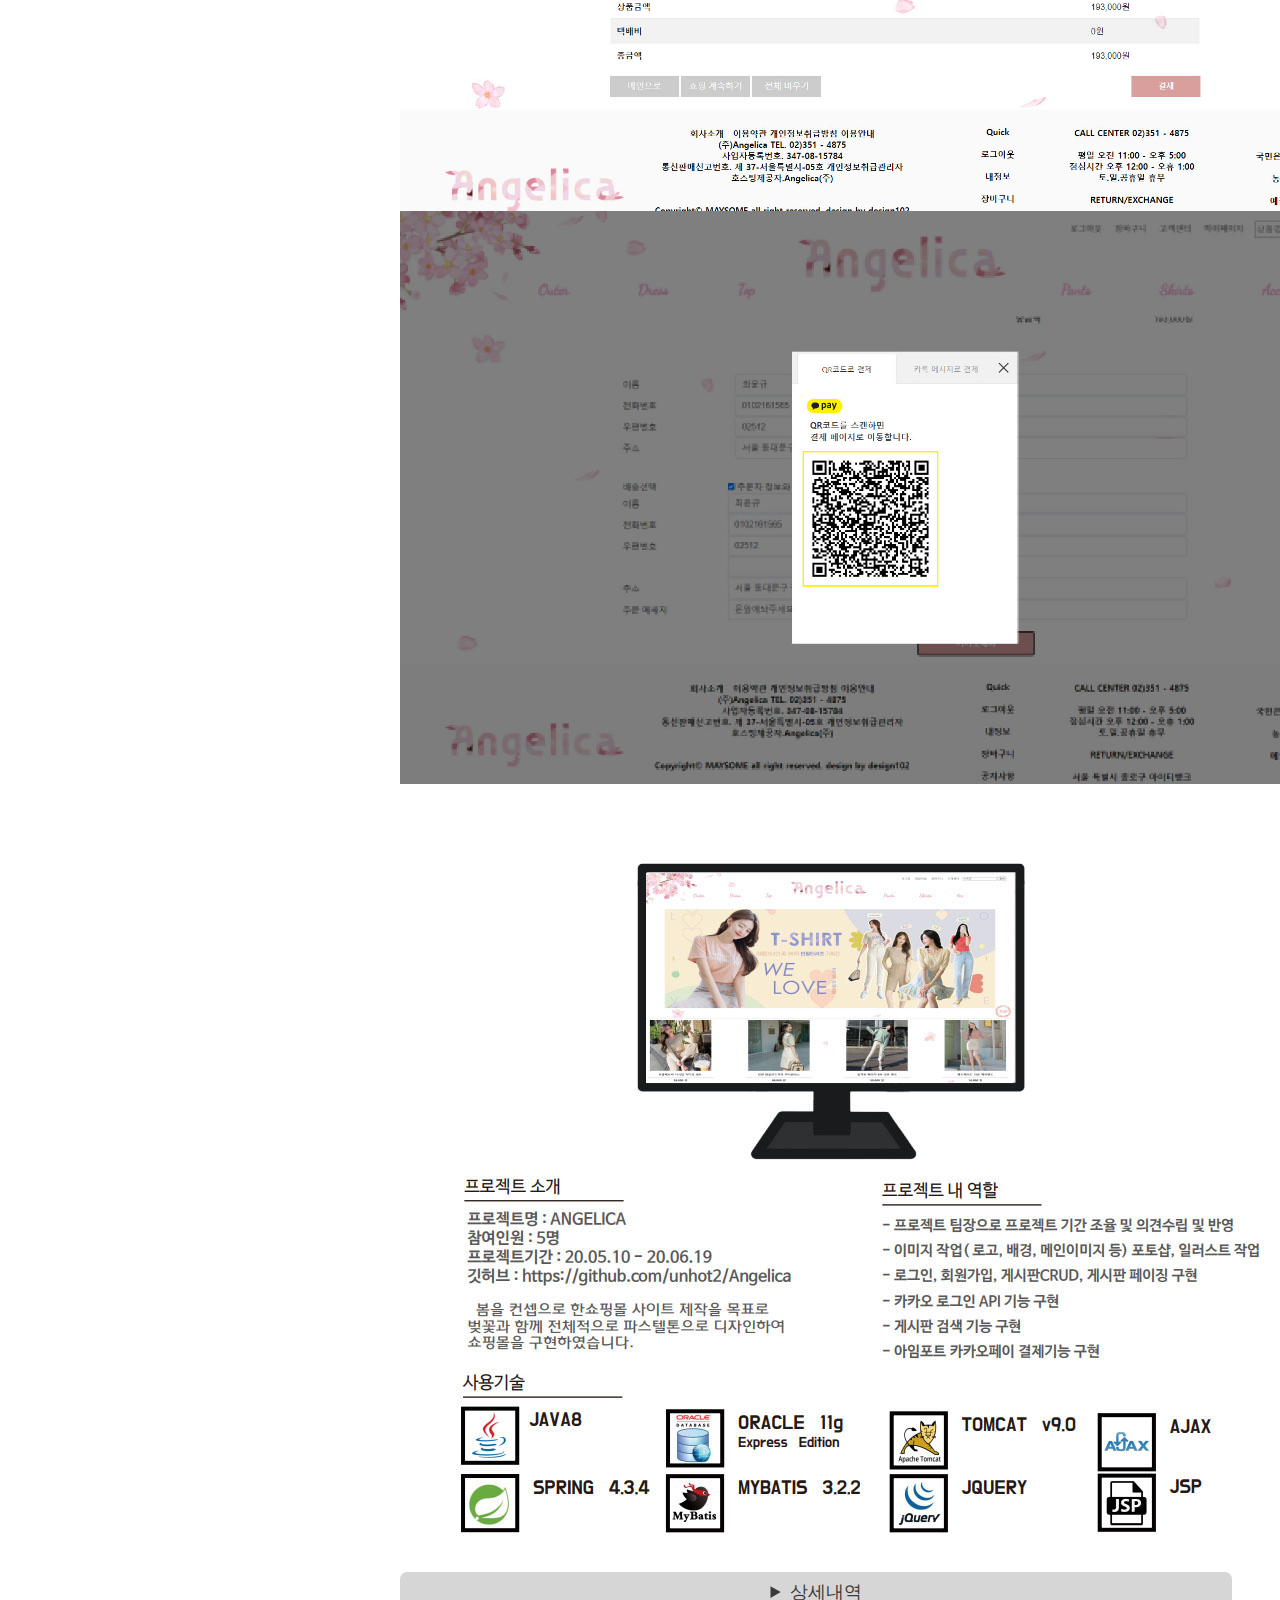
==== commit 6f64c297: "CSS 및 문구수정" ====
--- a/index.html
+++ b/index.html
@@ -287,7 +287,7 @@
                                 </div>
                                 DDL, DCL, DML 사용방법 숙지하고 있으며, JOIN과 EXIST, MERGE, VIEW, 임시테이블 등 기본적인 SQL 구문 사용할 수 있으며,
                                 <br>
-                                프로시저 작성 및 트랜잭션의 구성, 스케줄러 사용방법을 숙지하고 있습니다.
+                                MSSQL 프로시저 작성 및 트랜잭션의 구성, 스케줄러 사용방법을 숙지하고 있습니다.
                             </div>
                         </div>
                         <div class="col-md-6 animate-box fadeInLeft animated" data-animate-effect="fadeInLeft">
@@ -313,8 +313,7 @@
                                         <span>40%</span>
                                     </div>
                                 </div>
-                                대부분의 프로젝트를 github를 통해 소스 코드를 관리하였으며, 이전 직장에서 협업은 SVN을 통해 진행하였습니다. SVN 및 GIT 사용법을 숙지하고
-                                있습니다. 또한 github서버를 활용하여 프로젝트 및 포트폴리오 사이트를 관리합니다.
+                                Github를 통한 버전관리와 SVN 사용방법을 숙지하고 있으며, 또한 GitHub Pages를 활용하여 포트폴리오 사이트를 관리합니다.
                             </div>
                         </div>
                         <div class="col-md-6 animate-box fadeInRight animated" data-animate-effect="fadeInRight">
--- a/css/main.css
+++ b/css/main.css
@@ -278,7 +278,7 @@
   }
   .eppsHome {
     position: absolute;
-    top: 5909px;
+    top: 5401px;
     left: 1173px;
     width: 254px;
   }
@@ -586,35 +586,35 @@
   	
   	.eppsHome {
 	    position: absolute;
-	    top: 5401px;
+	    top: 6295px;
 	    left: 1173px;
 	    width: 254px;
  	}
 
 	.erpHome {
 	    position: absolute;
-	    top: 5679px;
+	    top: 6571px;
 	    left: 1173px;
 	    width: 254px;
   	}
 
 	.daedongHome {
 	    position: absolute;
-	    top: 6000px;
+	    top: 6892px;
 	    left: 1173px;
 	    width: 254px;
   	}
 
     .izsolution {
       position: absolute;
-      top: 6420px;
+      top: 5386px;
       left: 1173px;
       width: 254px;
     }
   
     .everyview {
       position: absolute;
-      top: 6842px;
+      top: 5806px;
       left: 1173px;
       width: 284px;
     }
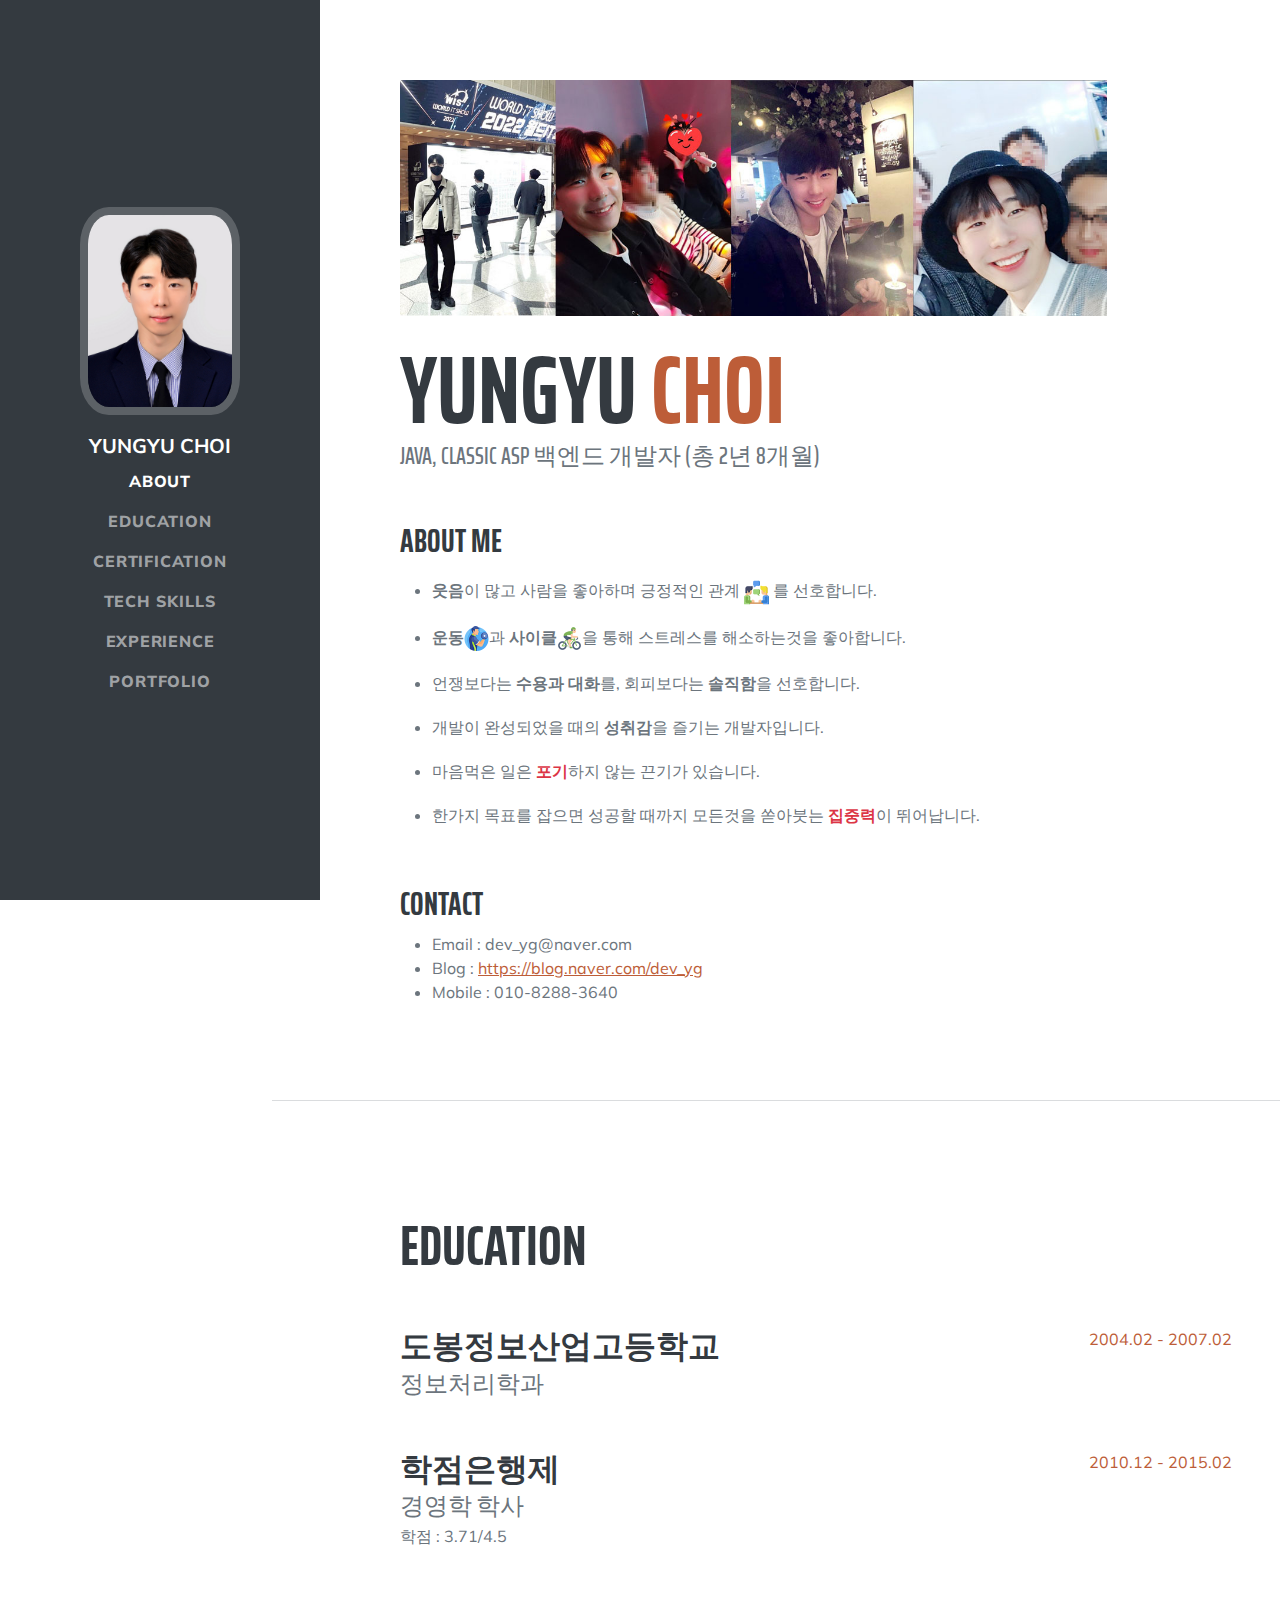
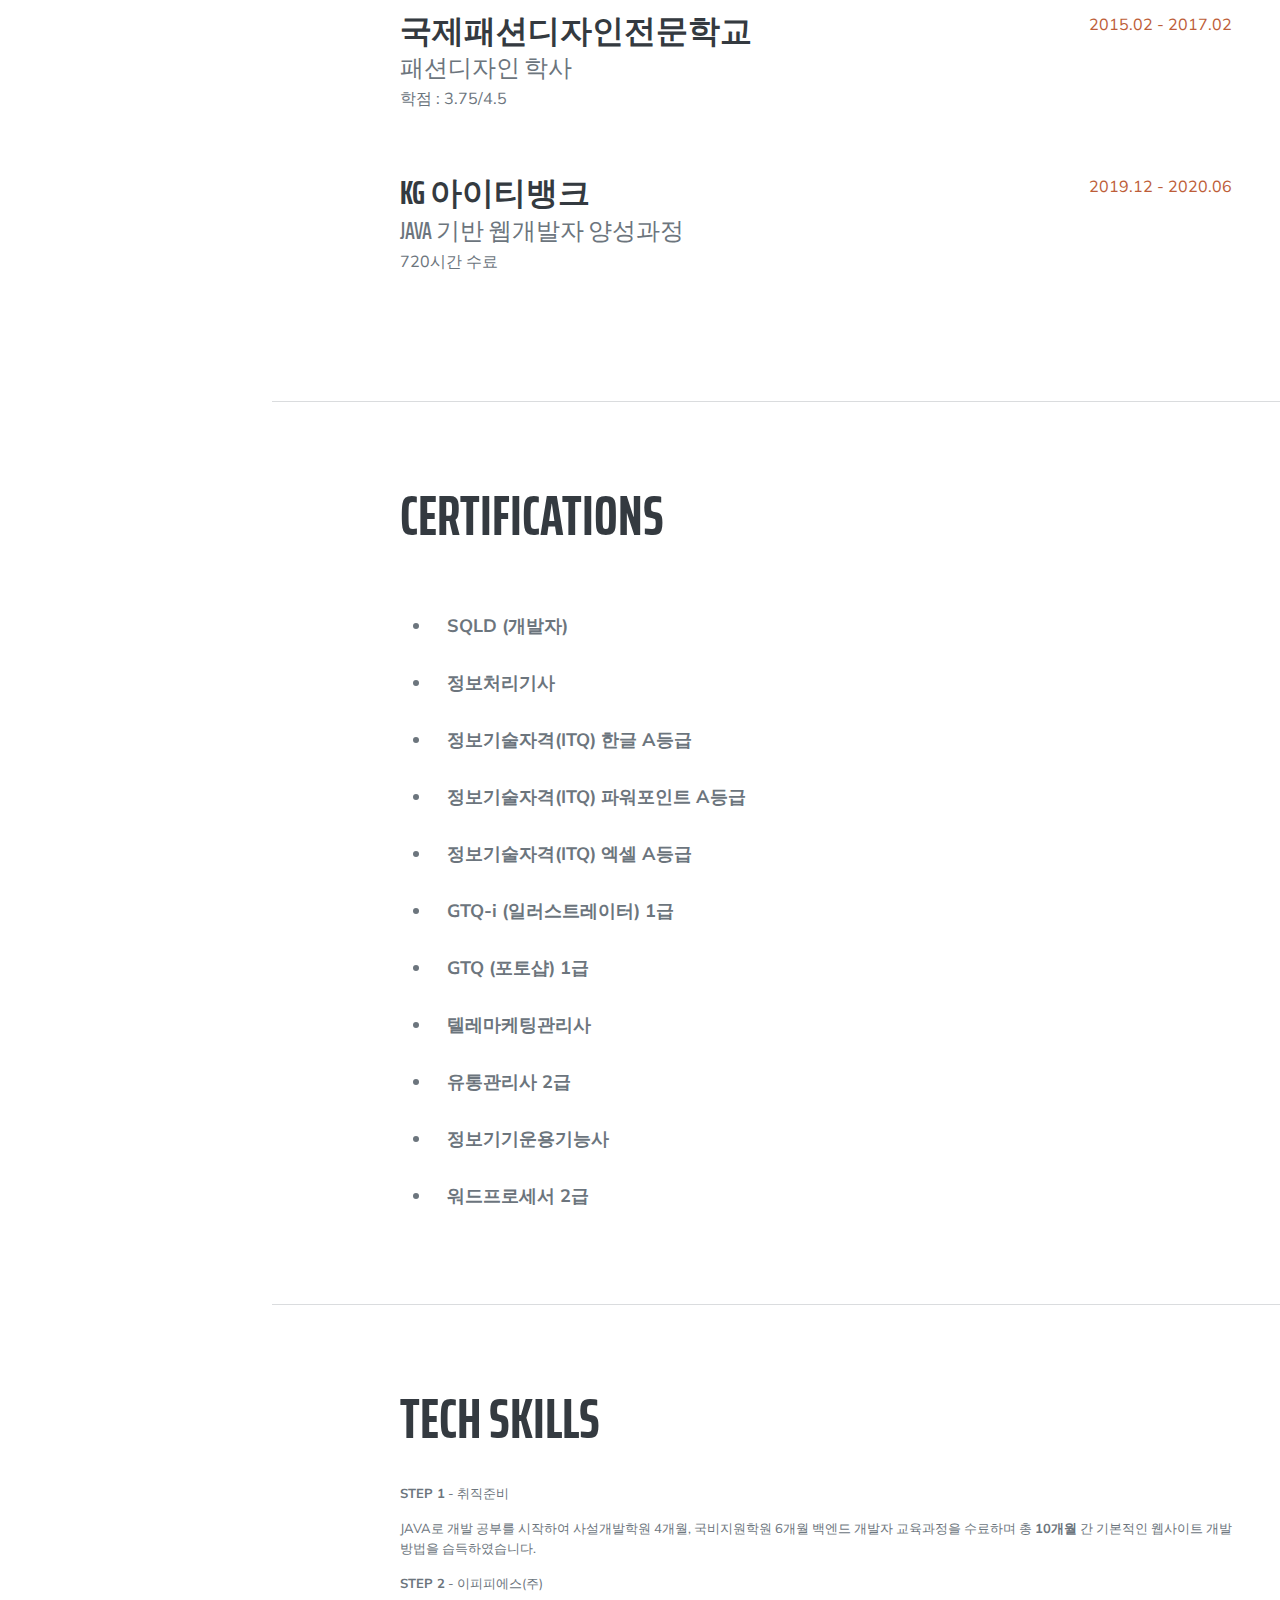
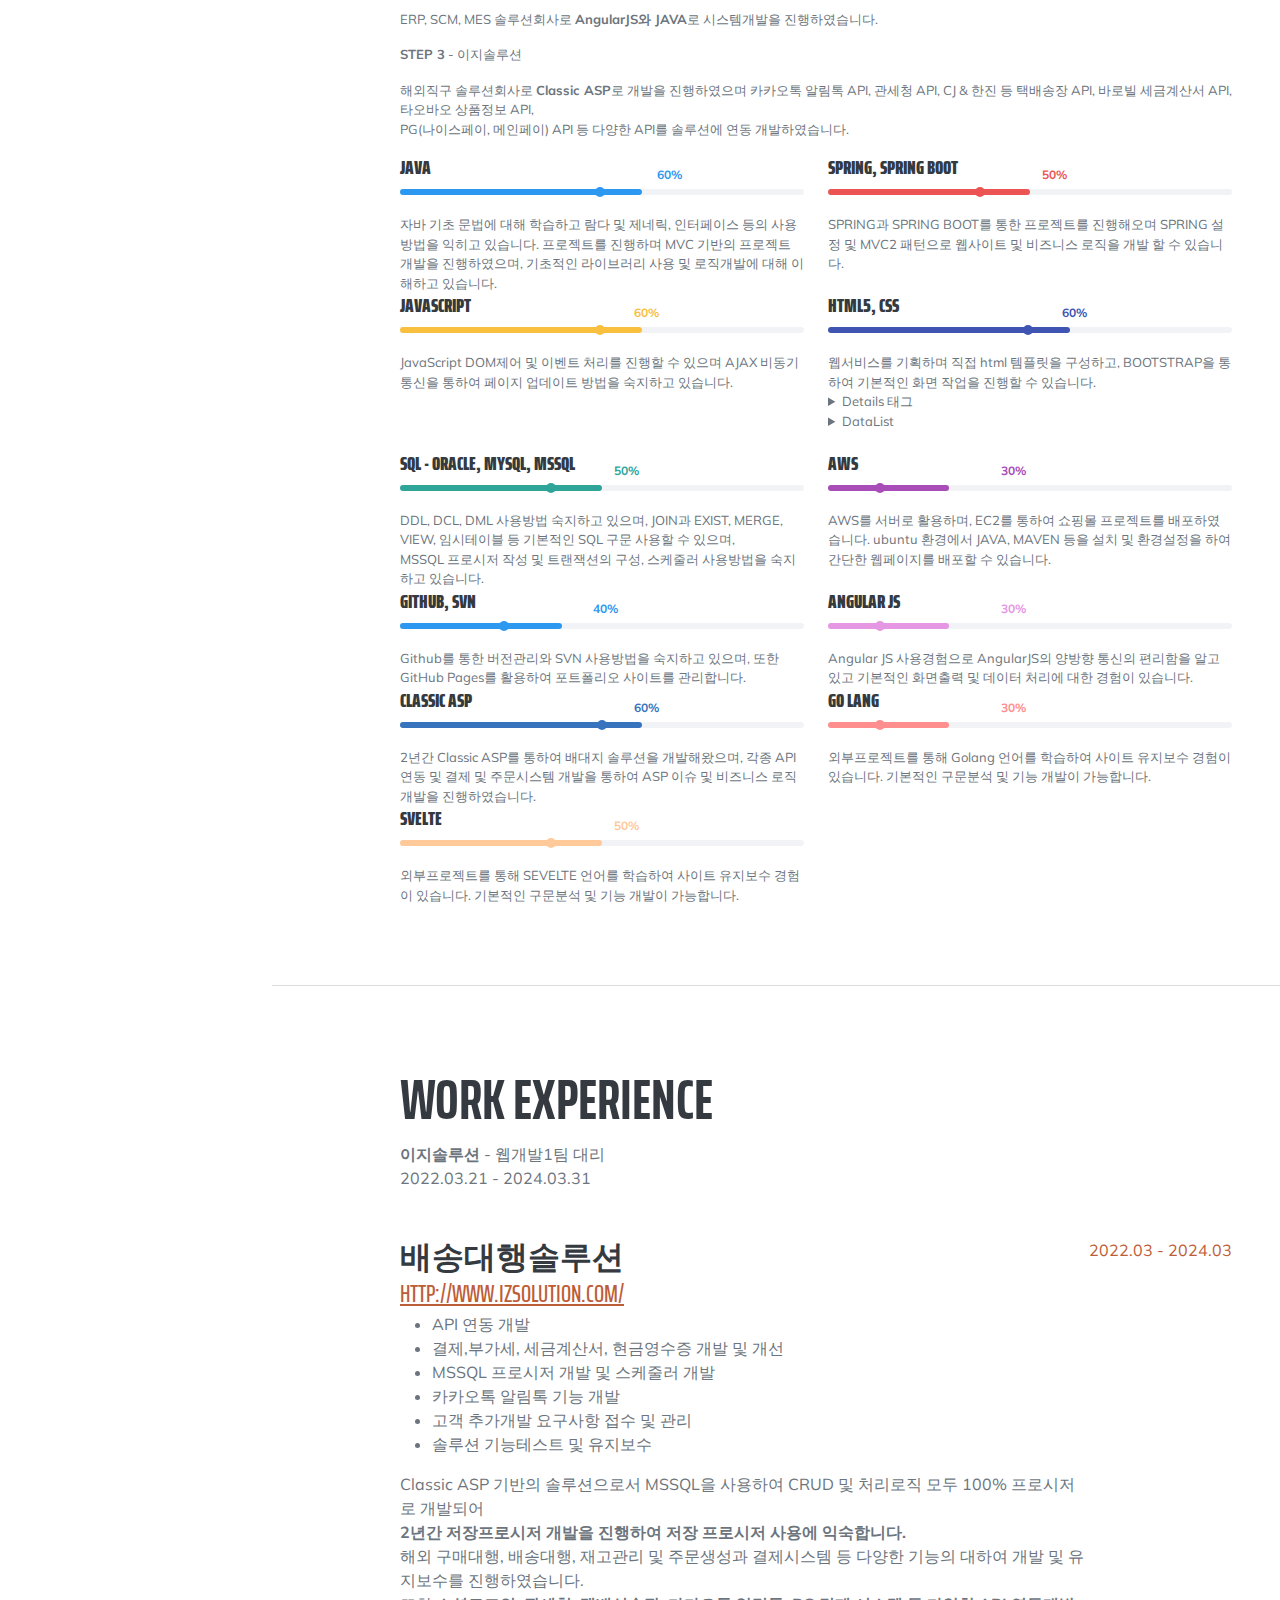
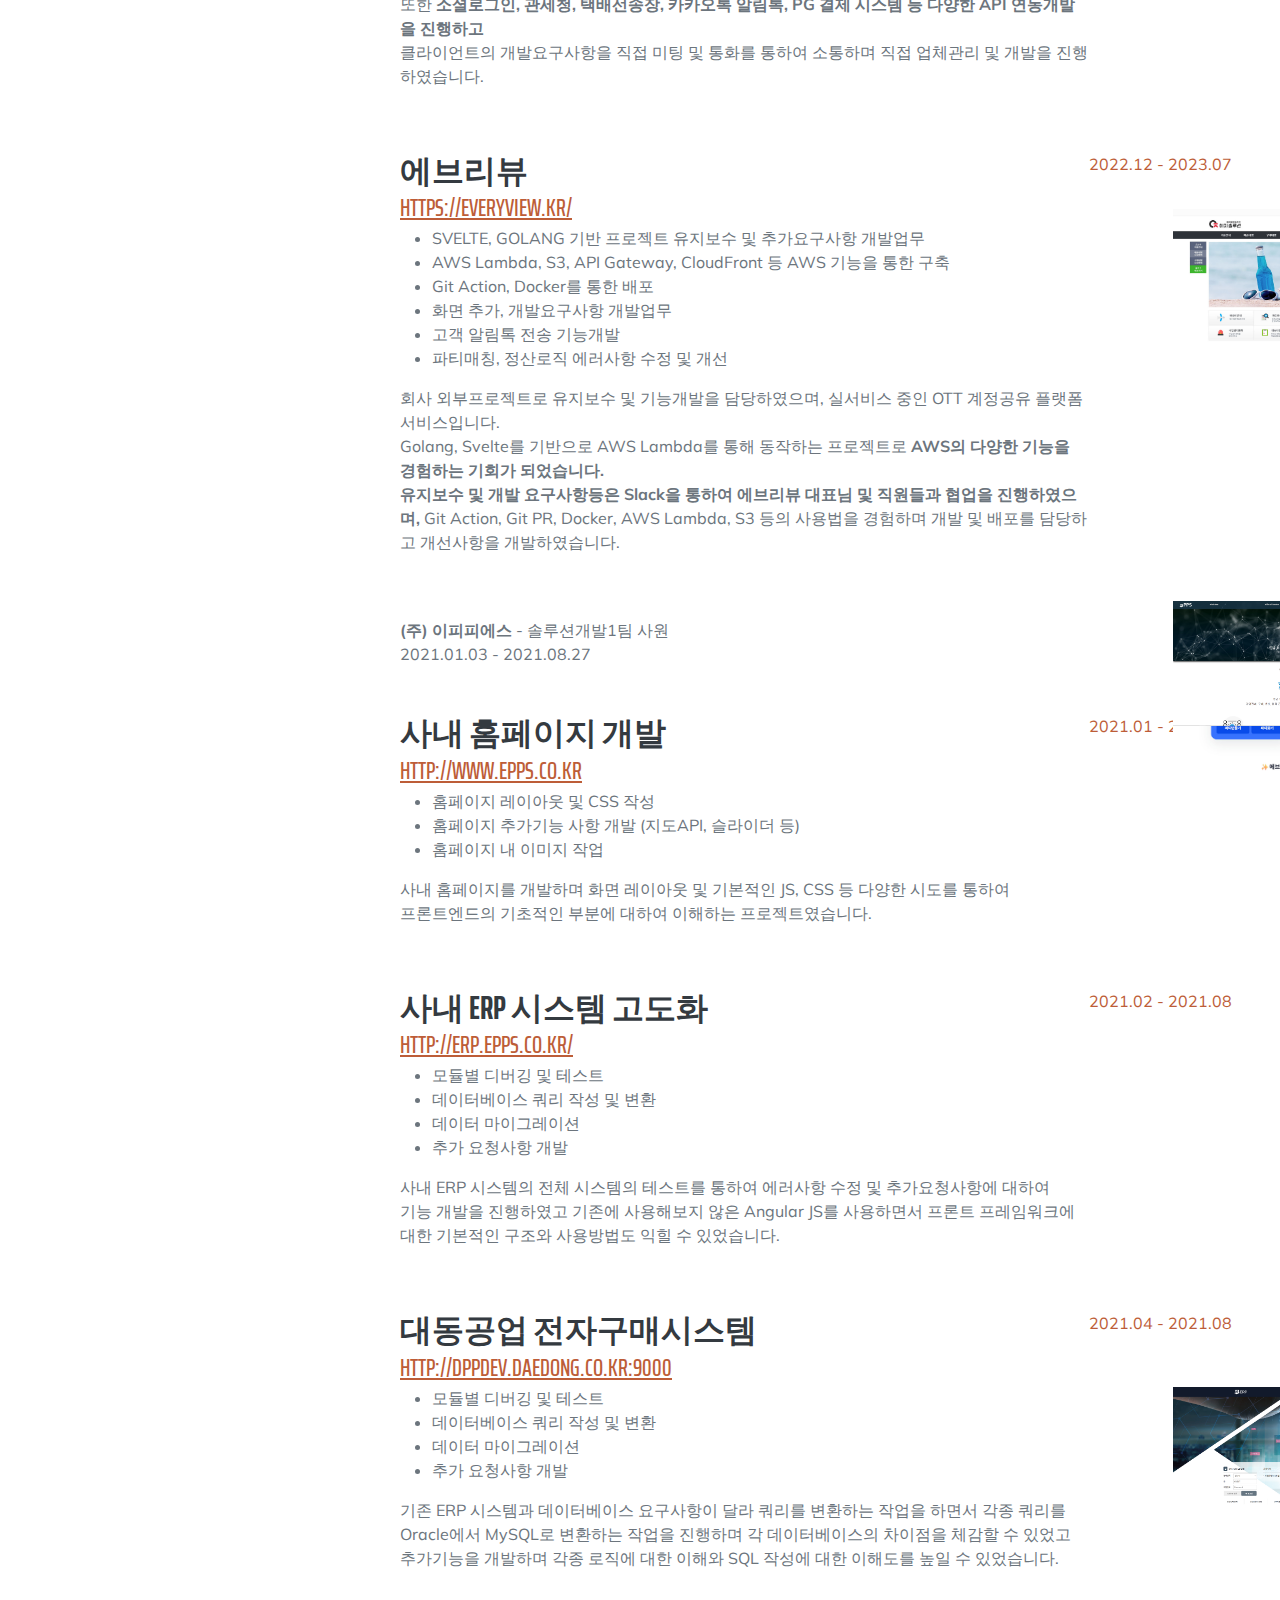
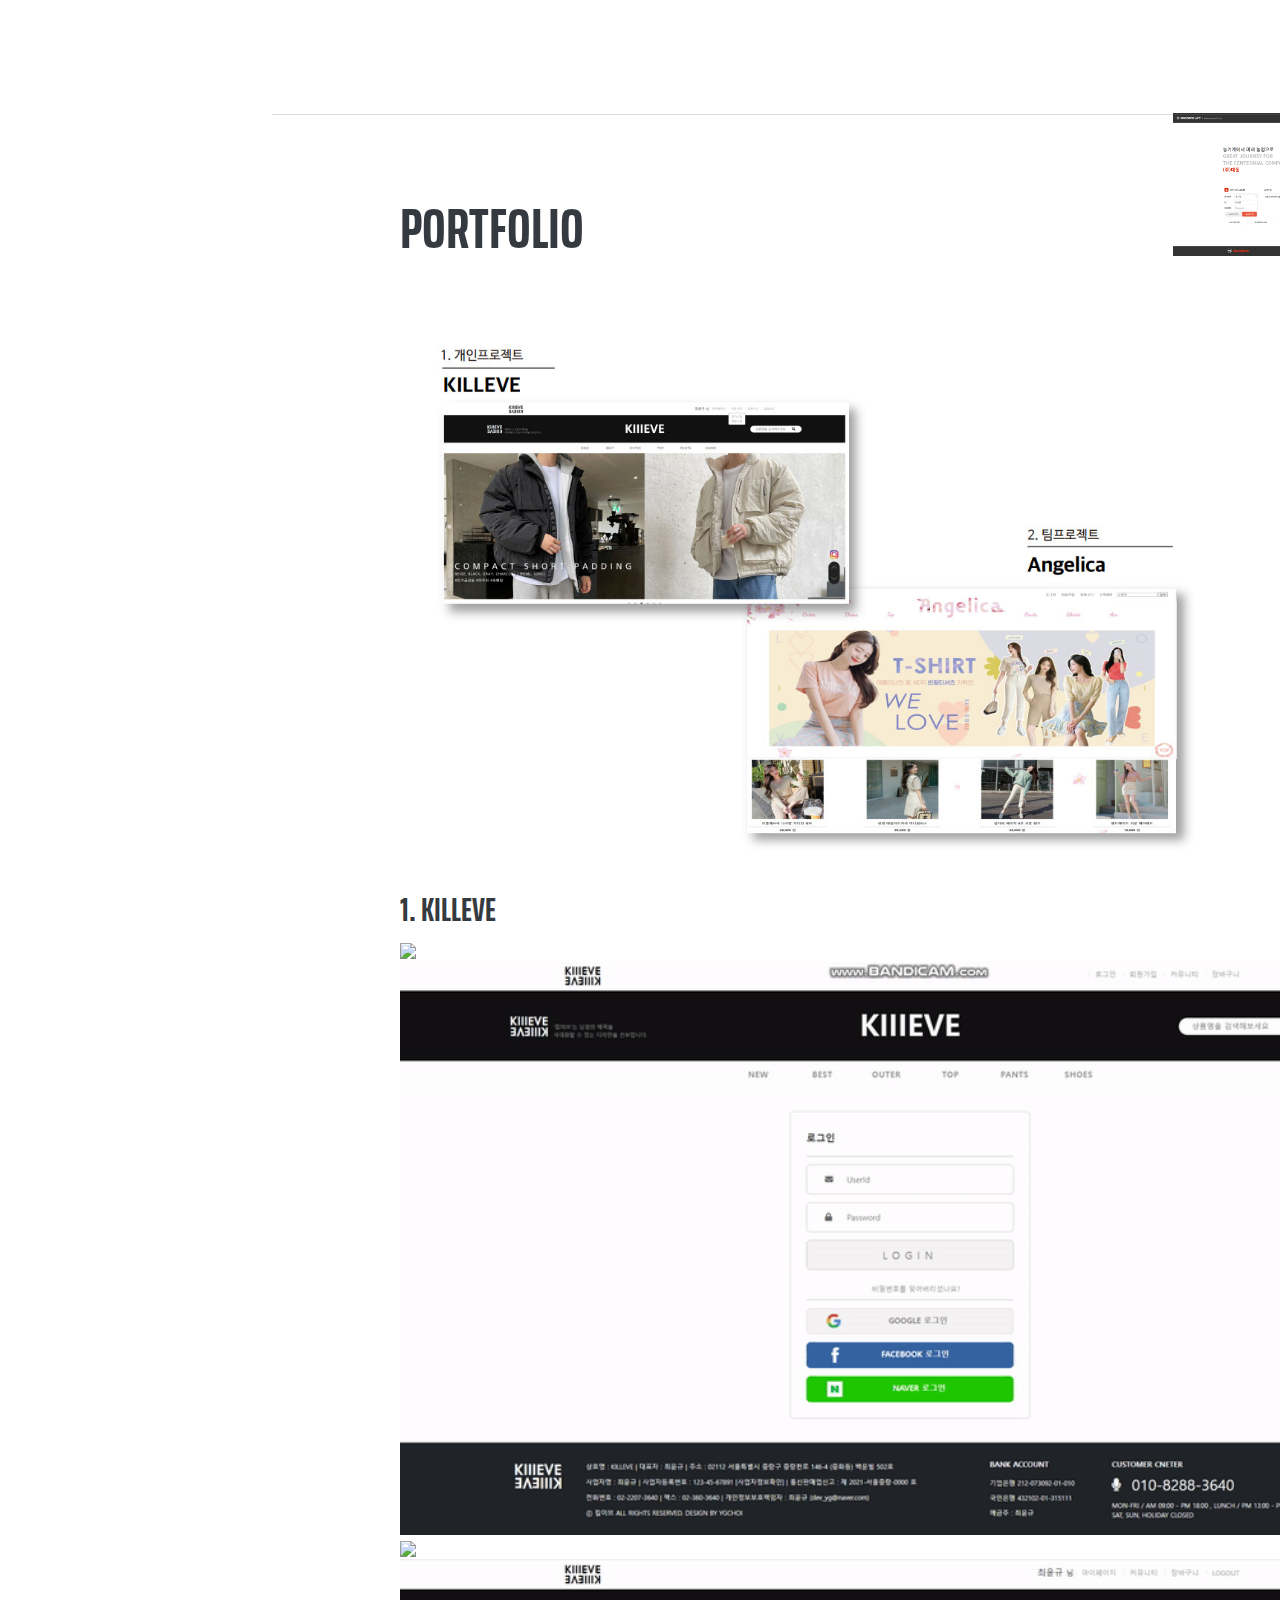
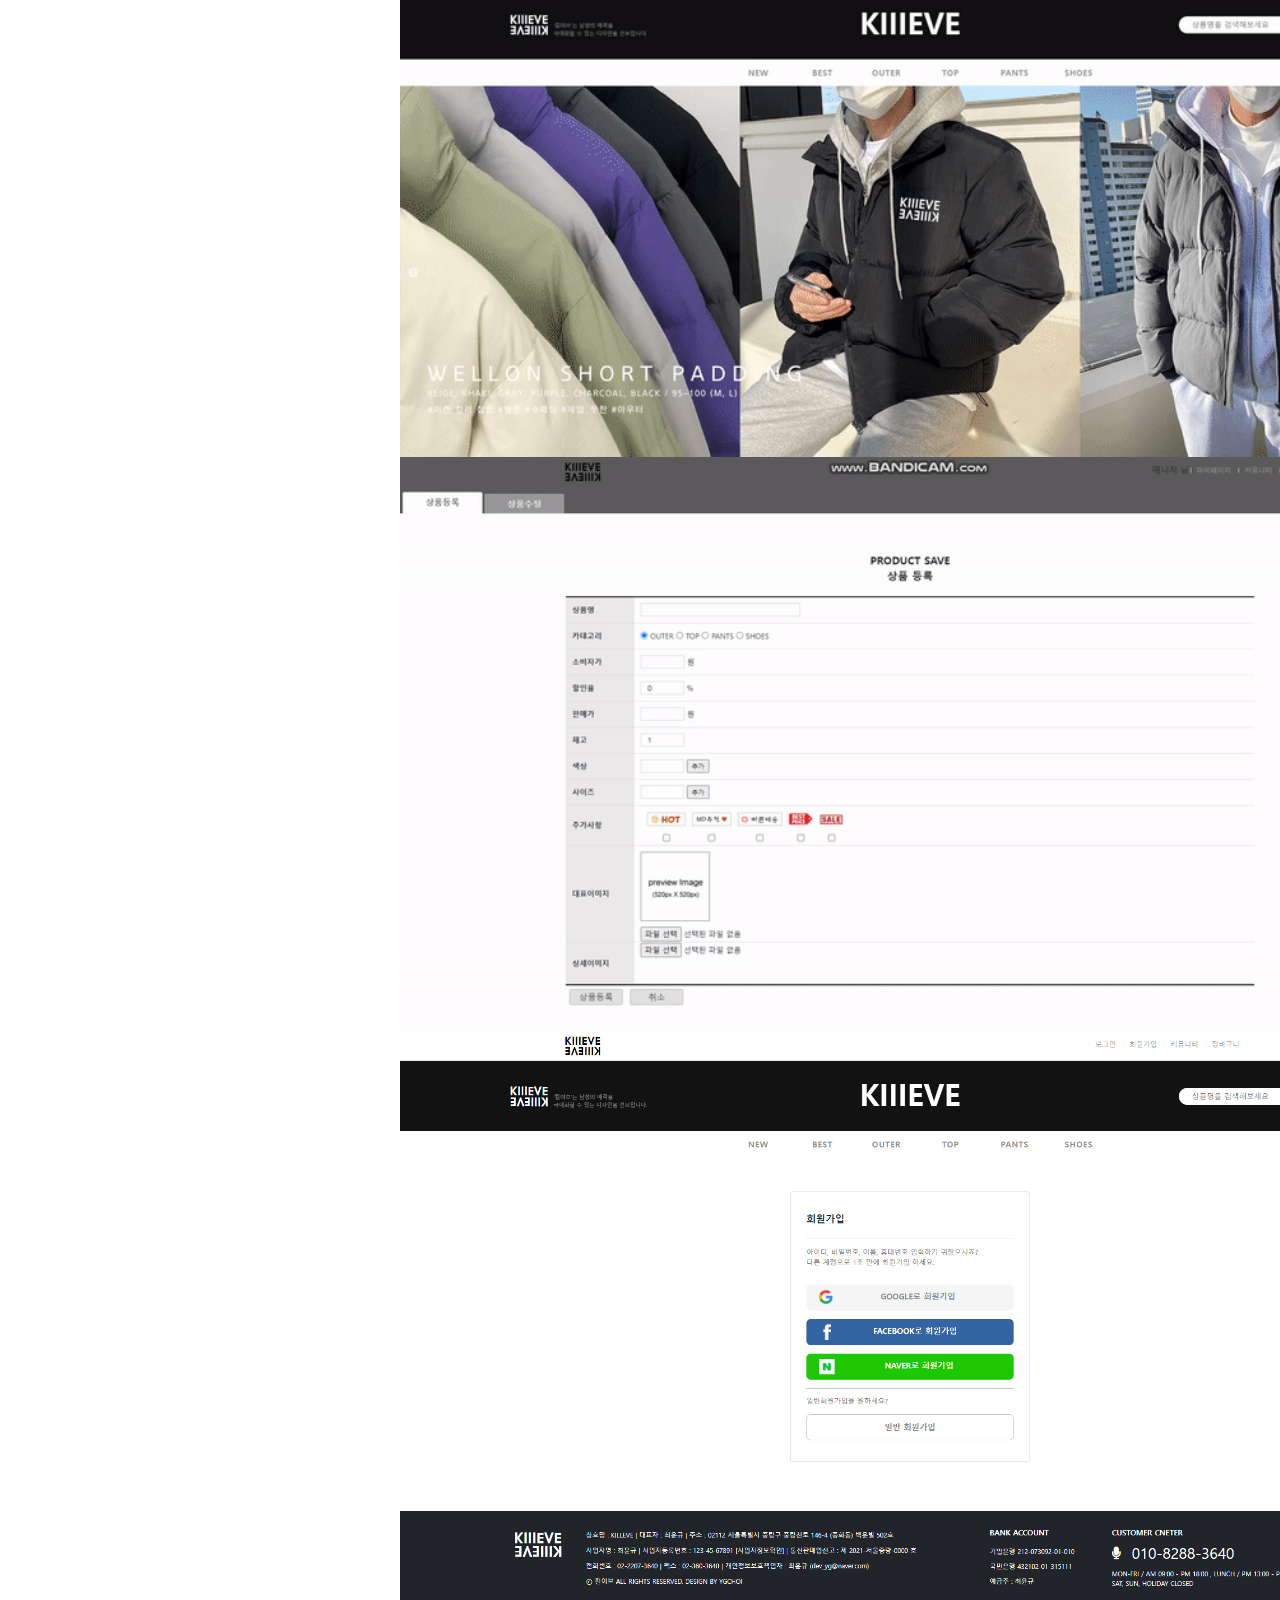
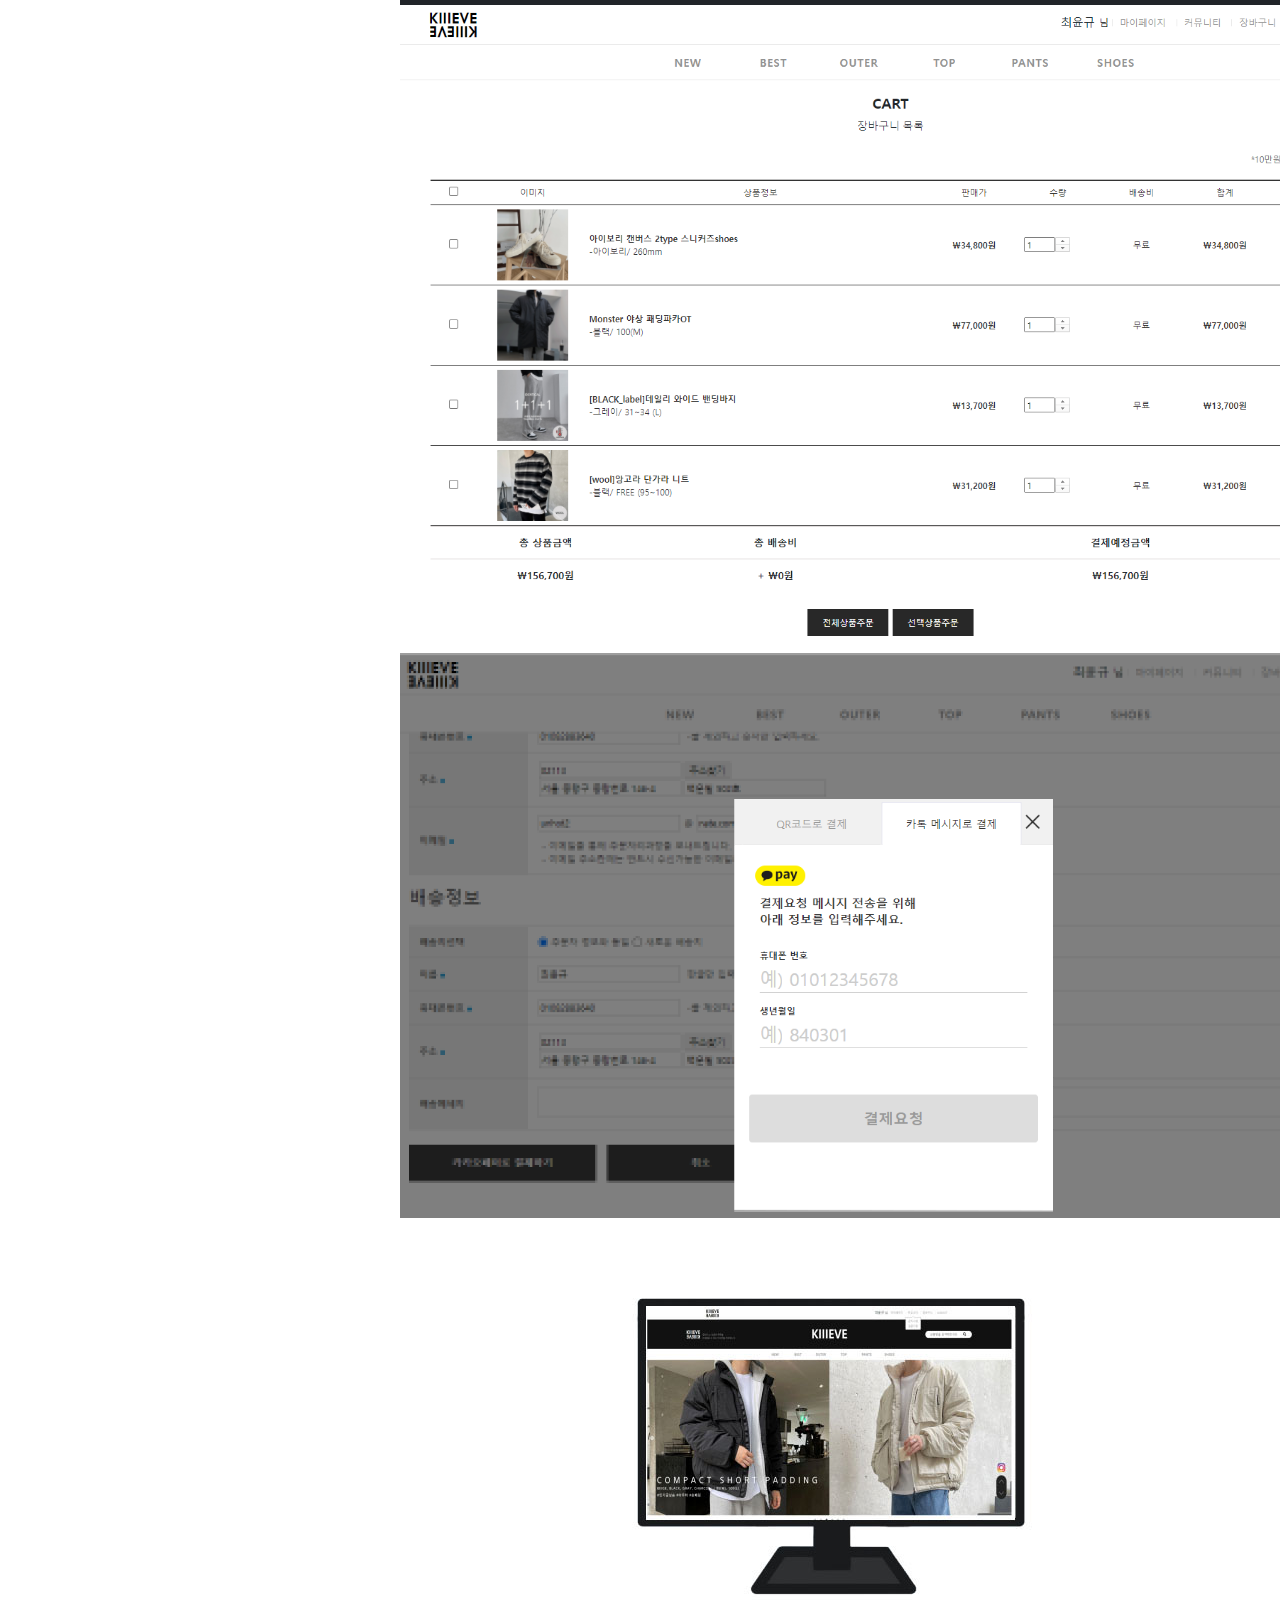
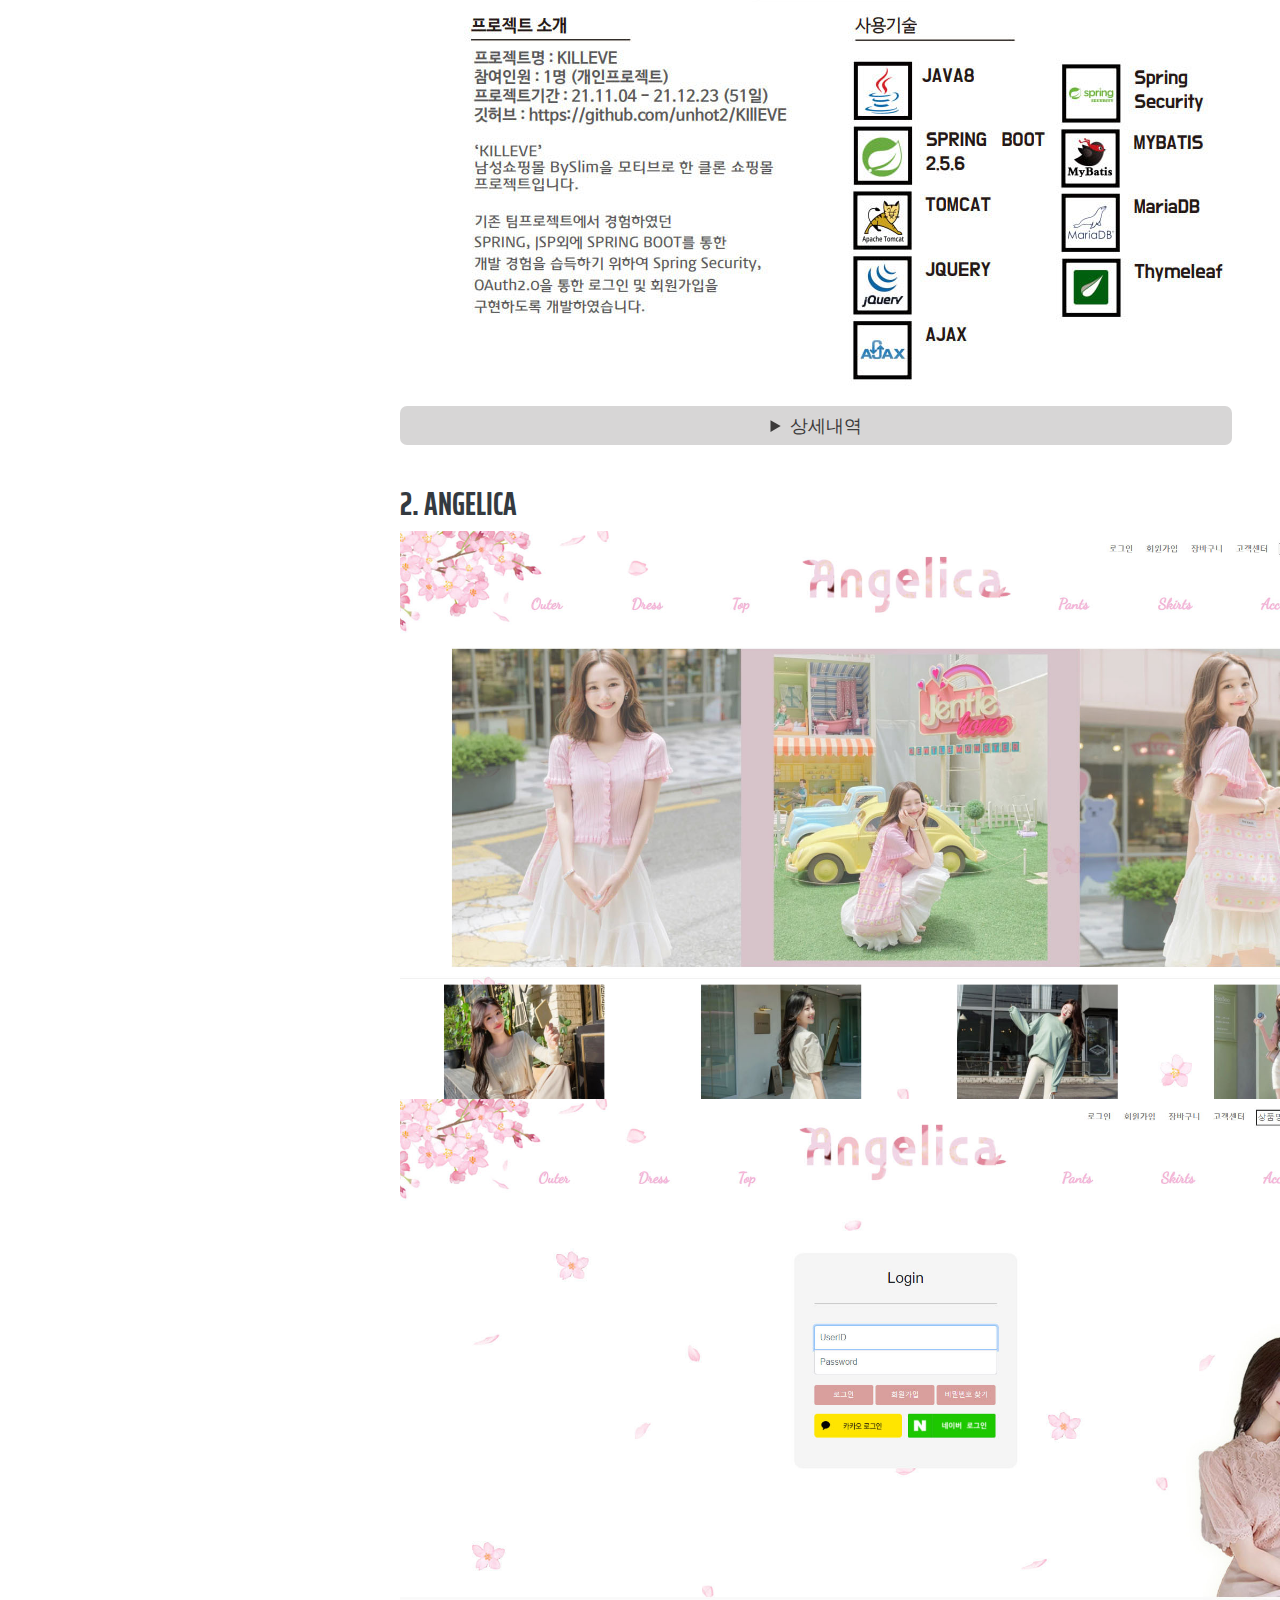
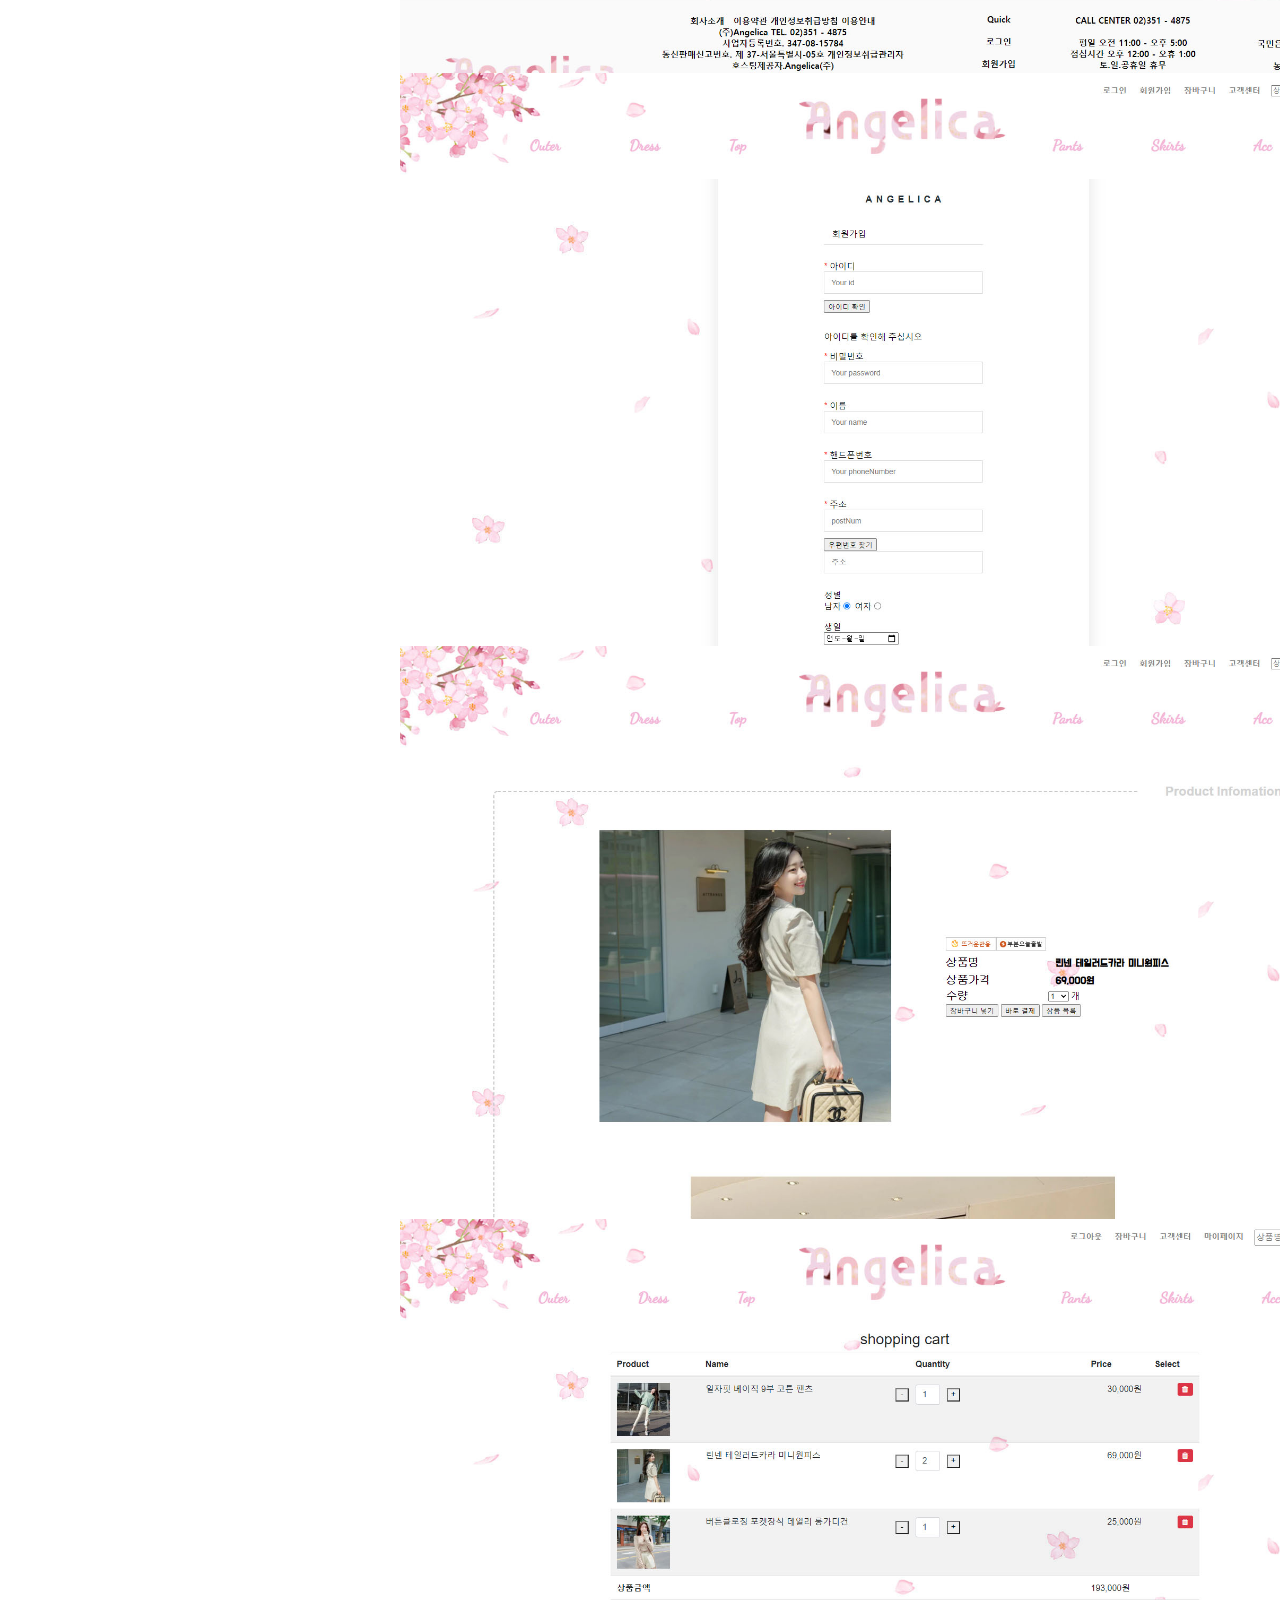
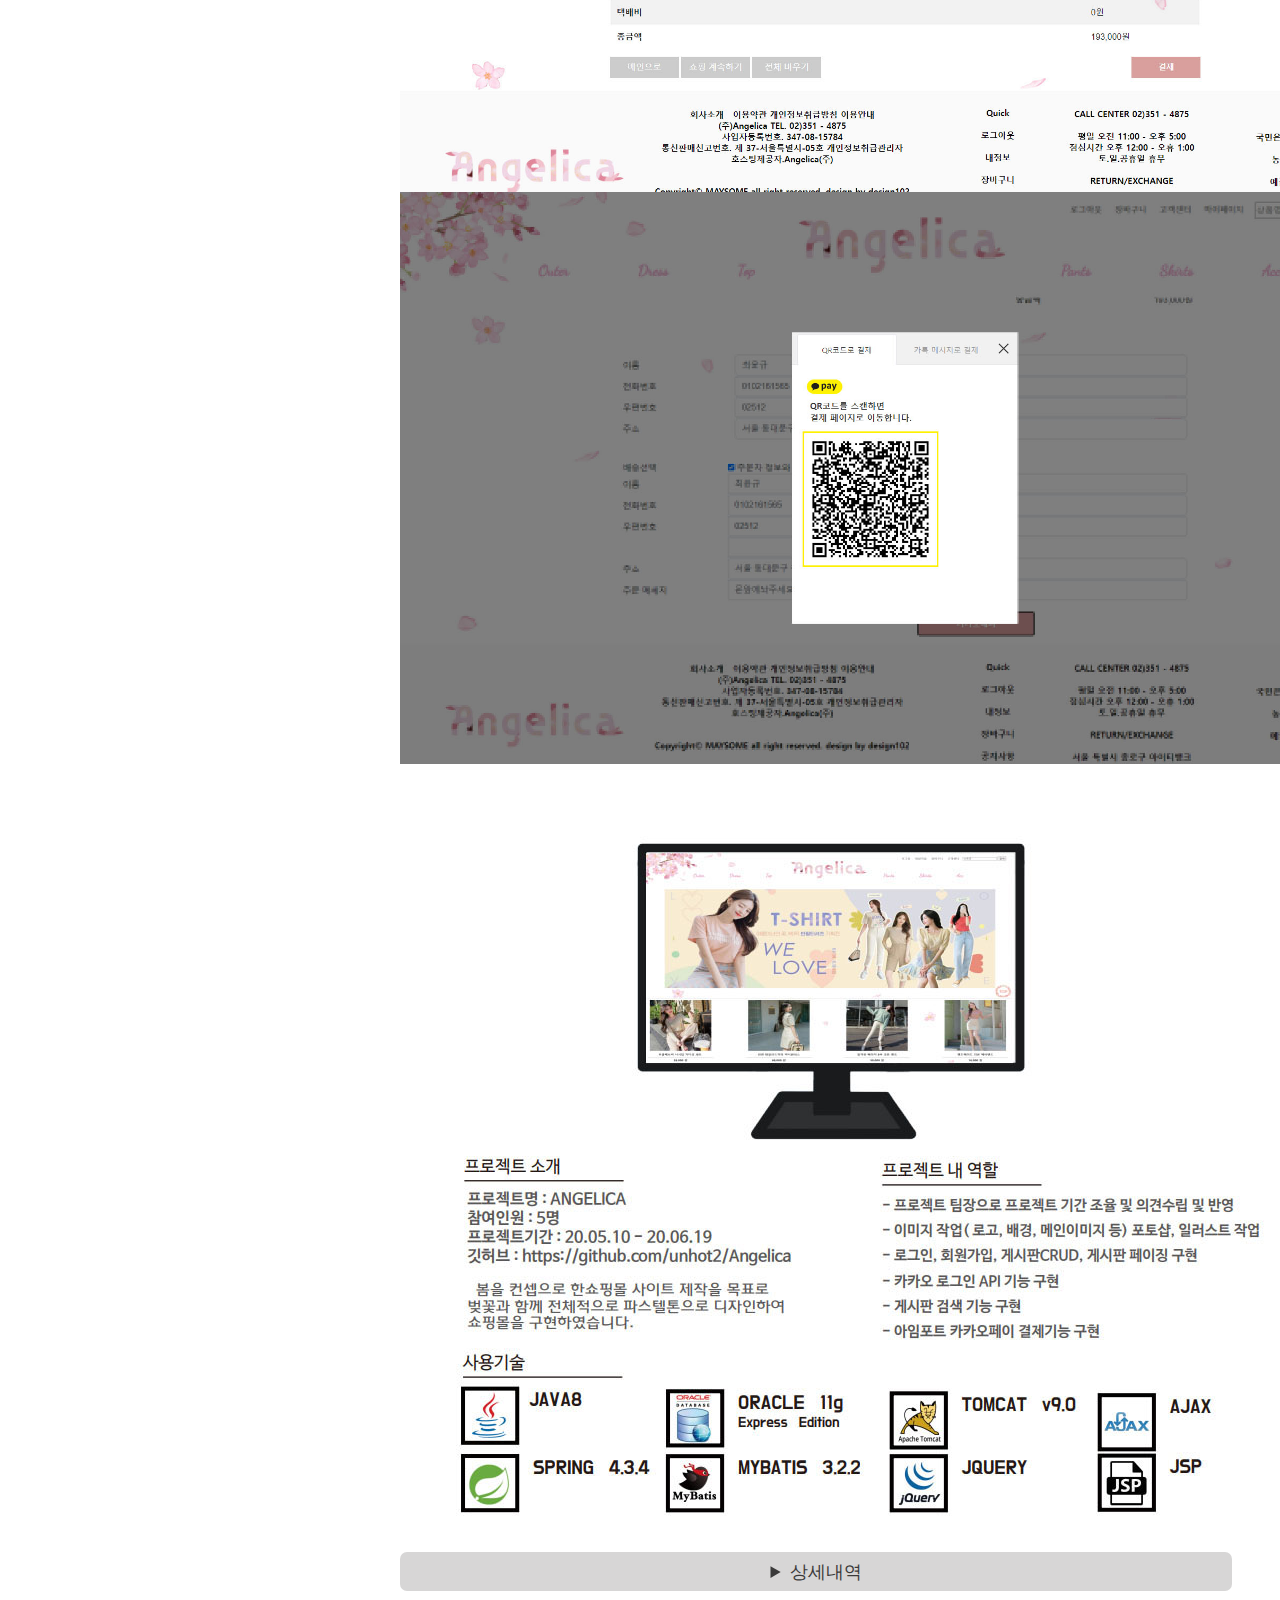
==== commit 24abe622: "문구수정" ====
--- a/index.html
+++ b/index.html
@@ -300,8 +300,7 @@
                                     </div>
                                 </div>
                                 AWS를 서버로 활용하며, EC2를 통하여 쇼핑몰 프로젝트를 배포하였습니다. ubuntu 환경에서 JAVA, MAVEN 등을 설치 및 환경설정을 하여 간단한
-                                웹페이지를 배포할 수 있습니다. <br>
-                                또한 외부프로젝트를 통하여 AWS Lambda, EvertBridge, API Gateway, S3, CloudWatch 등의 기능을 경험해본적이 있습니다.
+                                웹페이지를 배포할 수 있습니다.
                             </div>
                         </div>
                         <div class="col-md-6 animate-box fadeInRight animated" data-animate-effect="fadeInRight">
